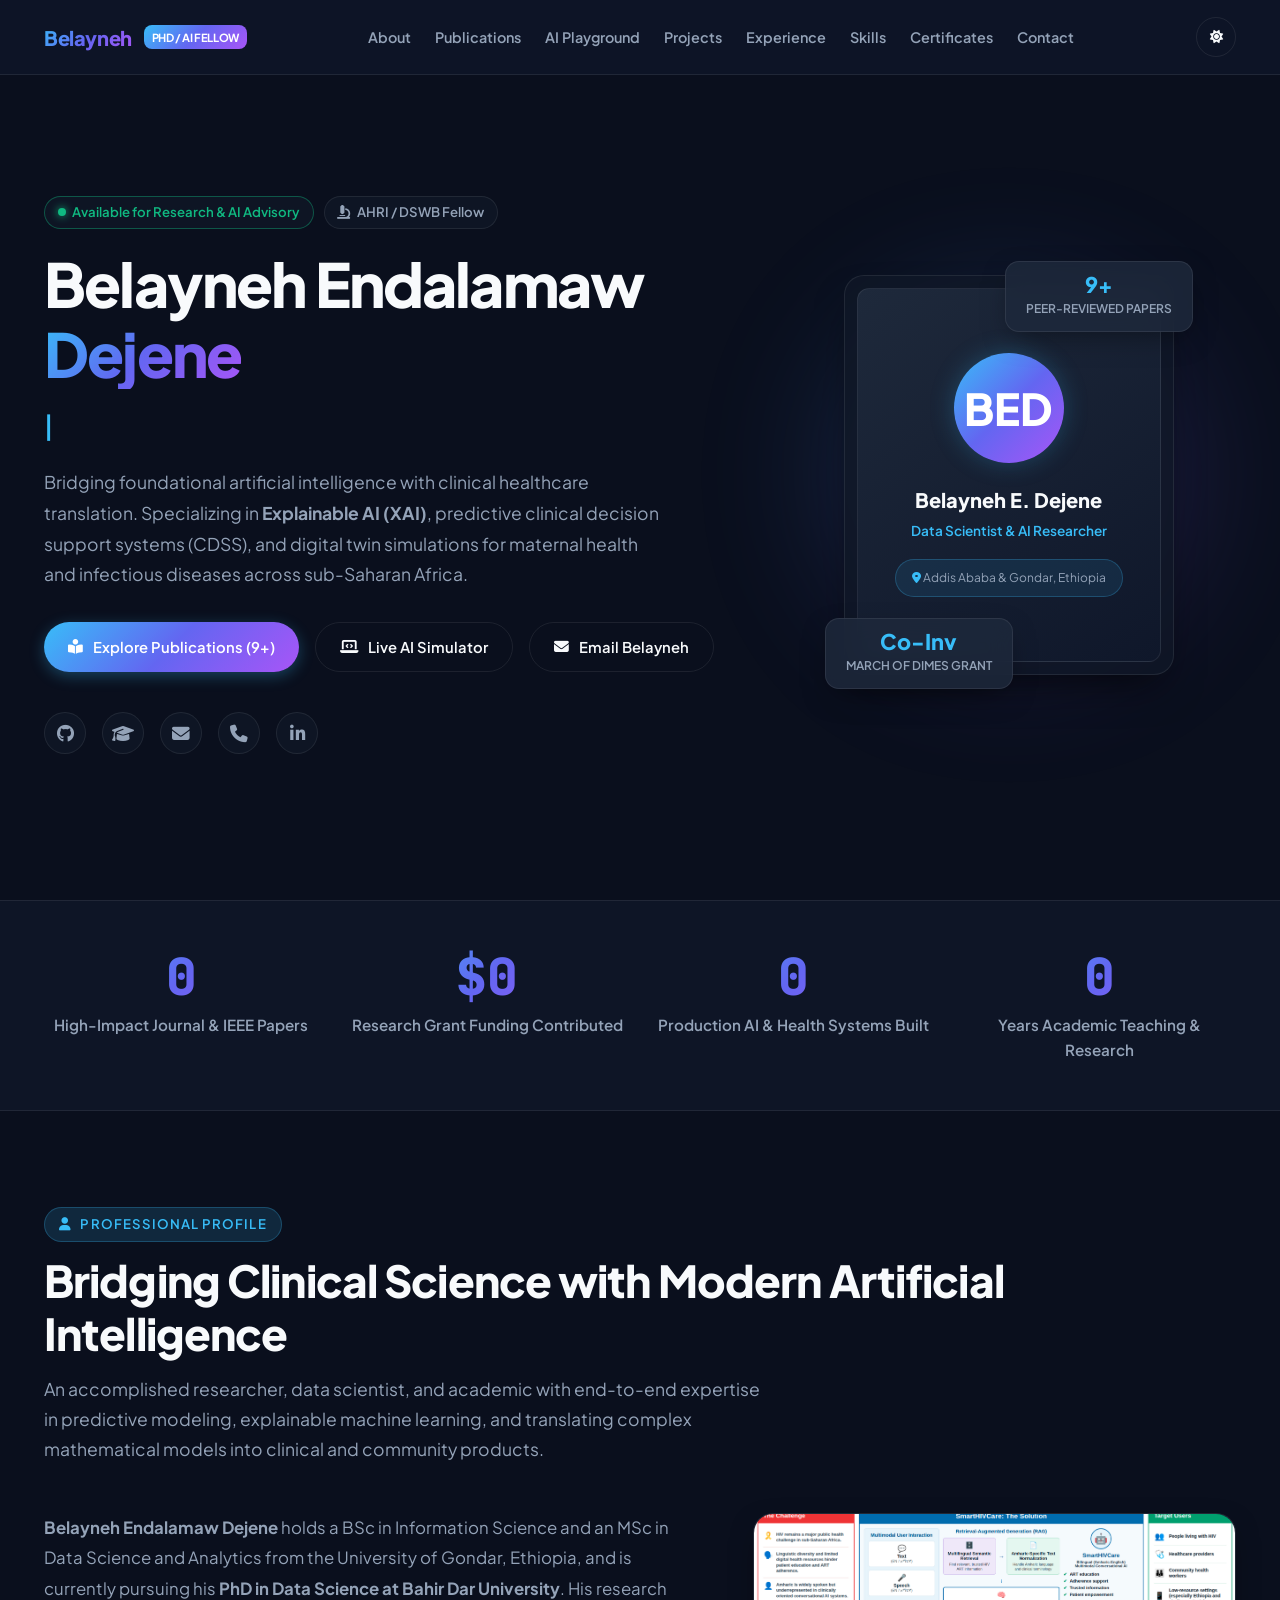
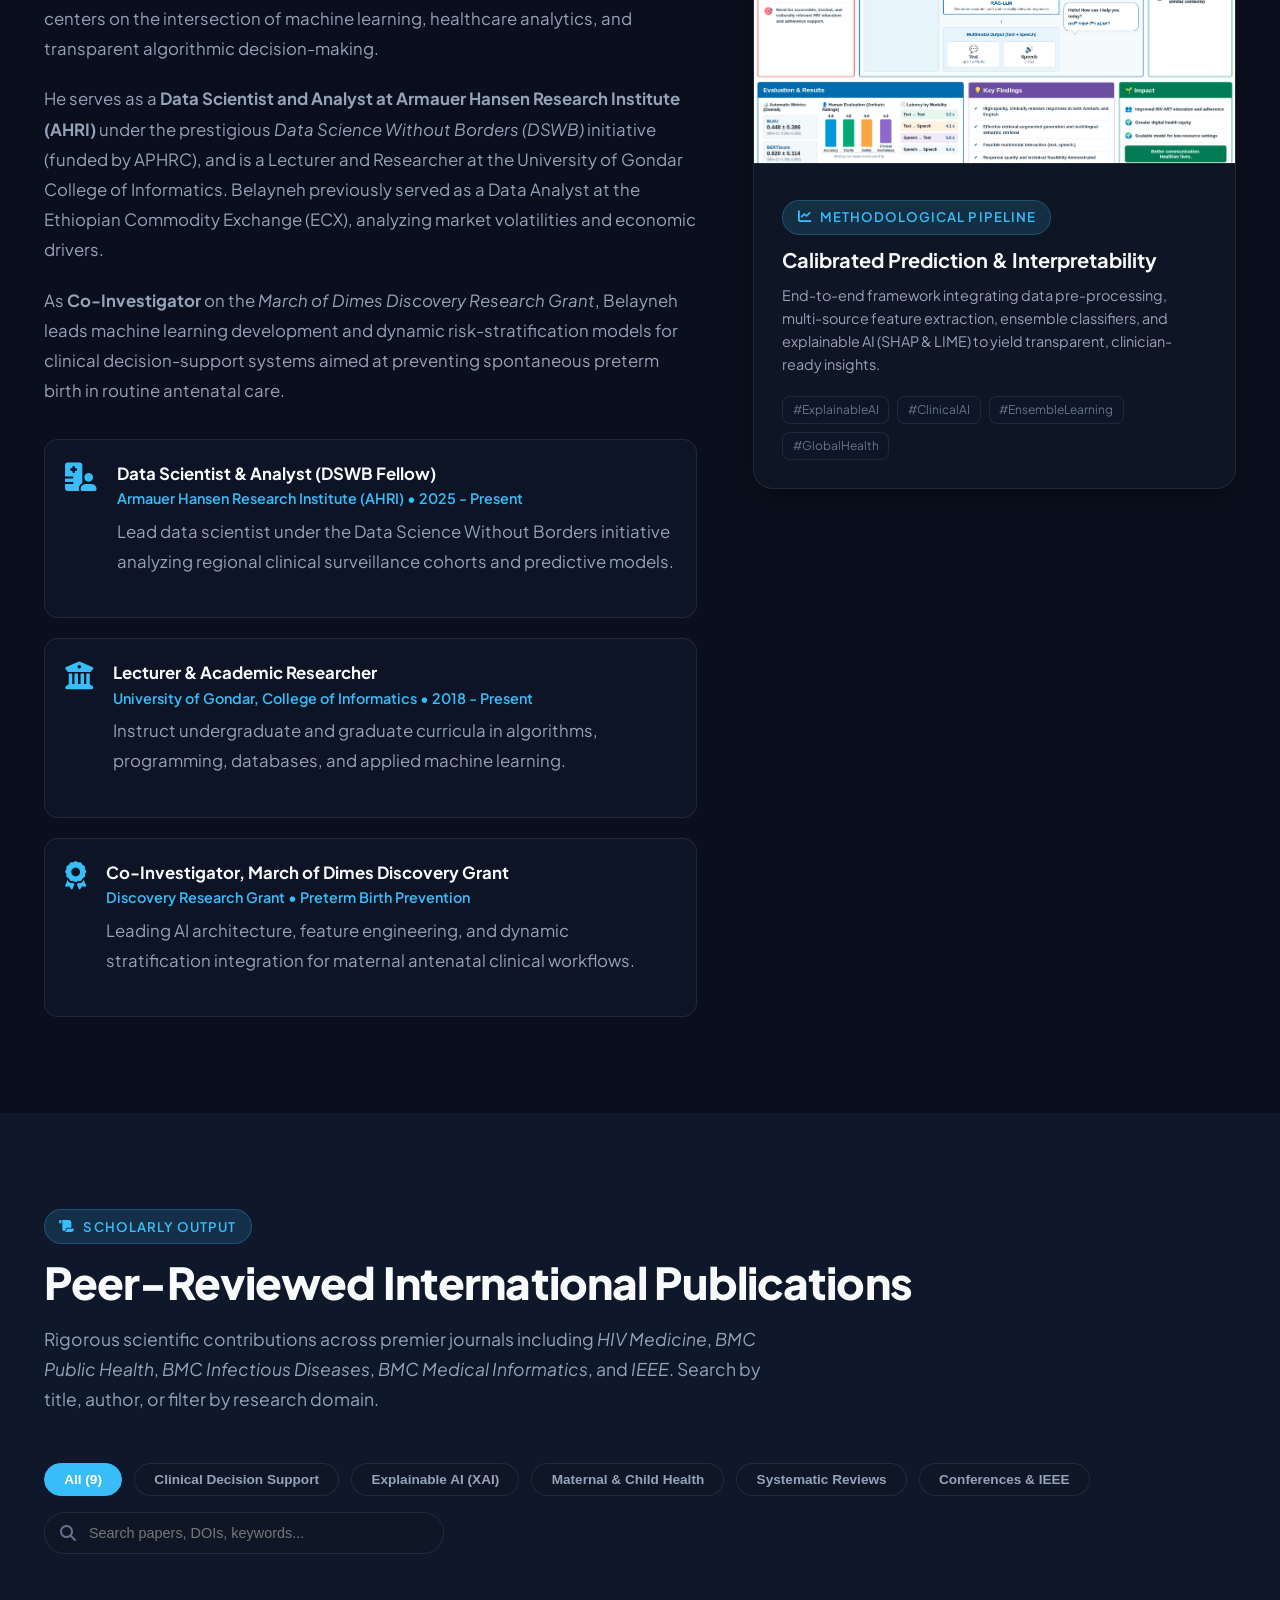
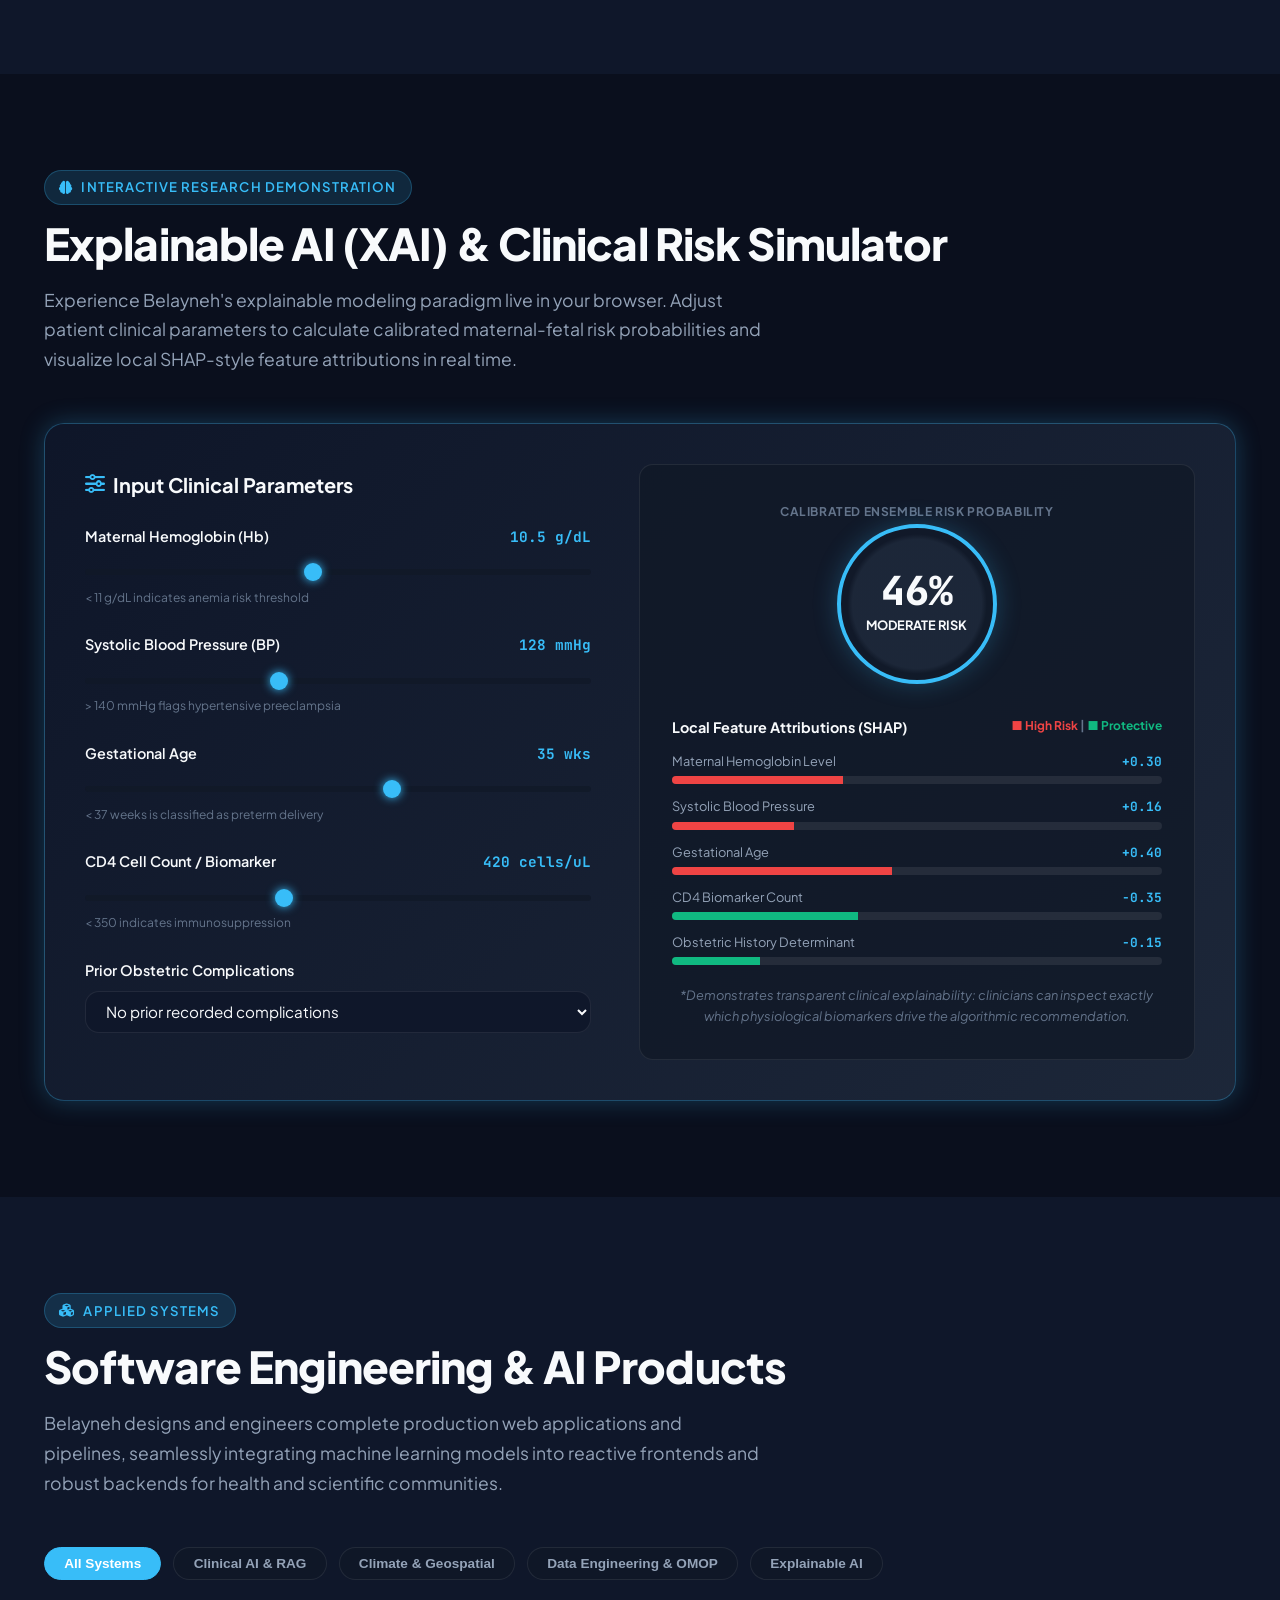
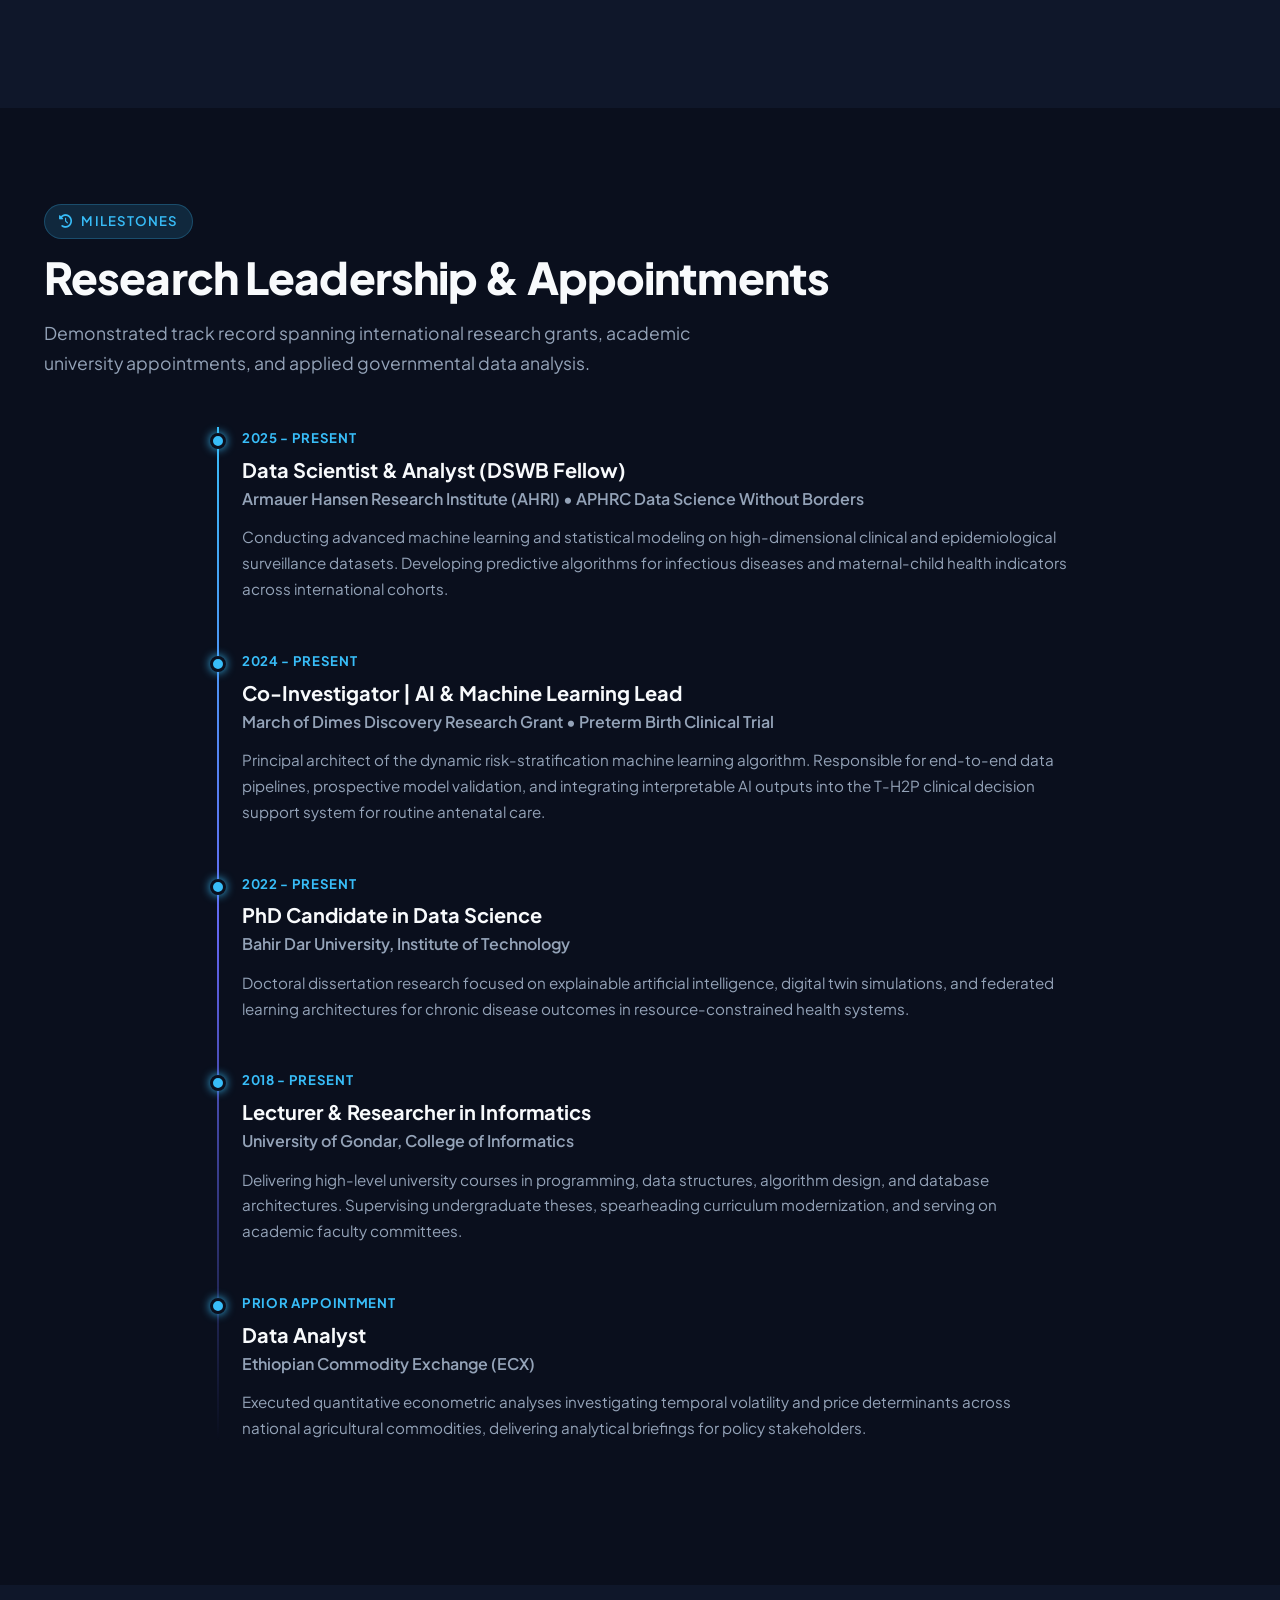
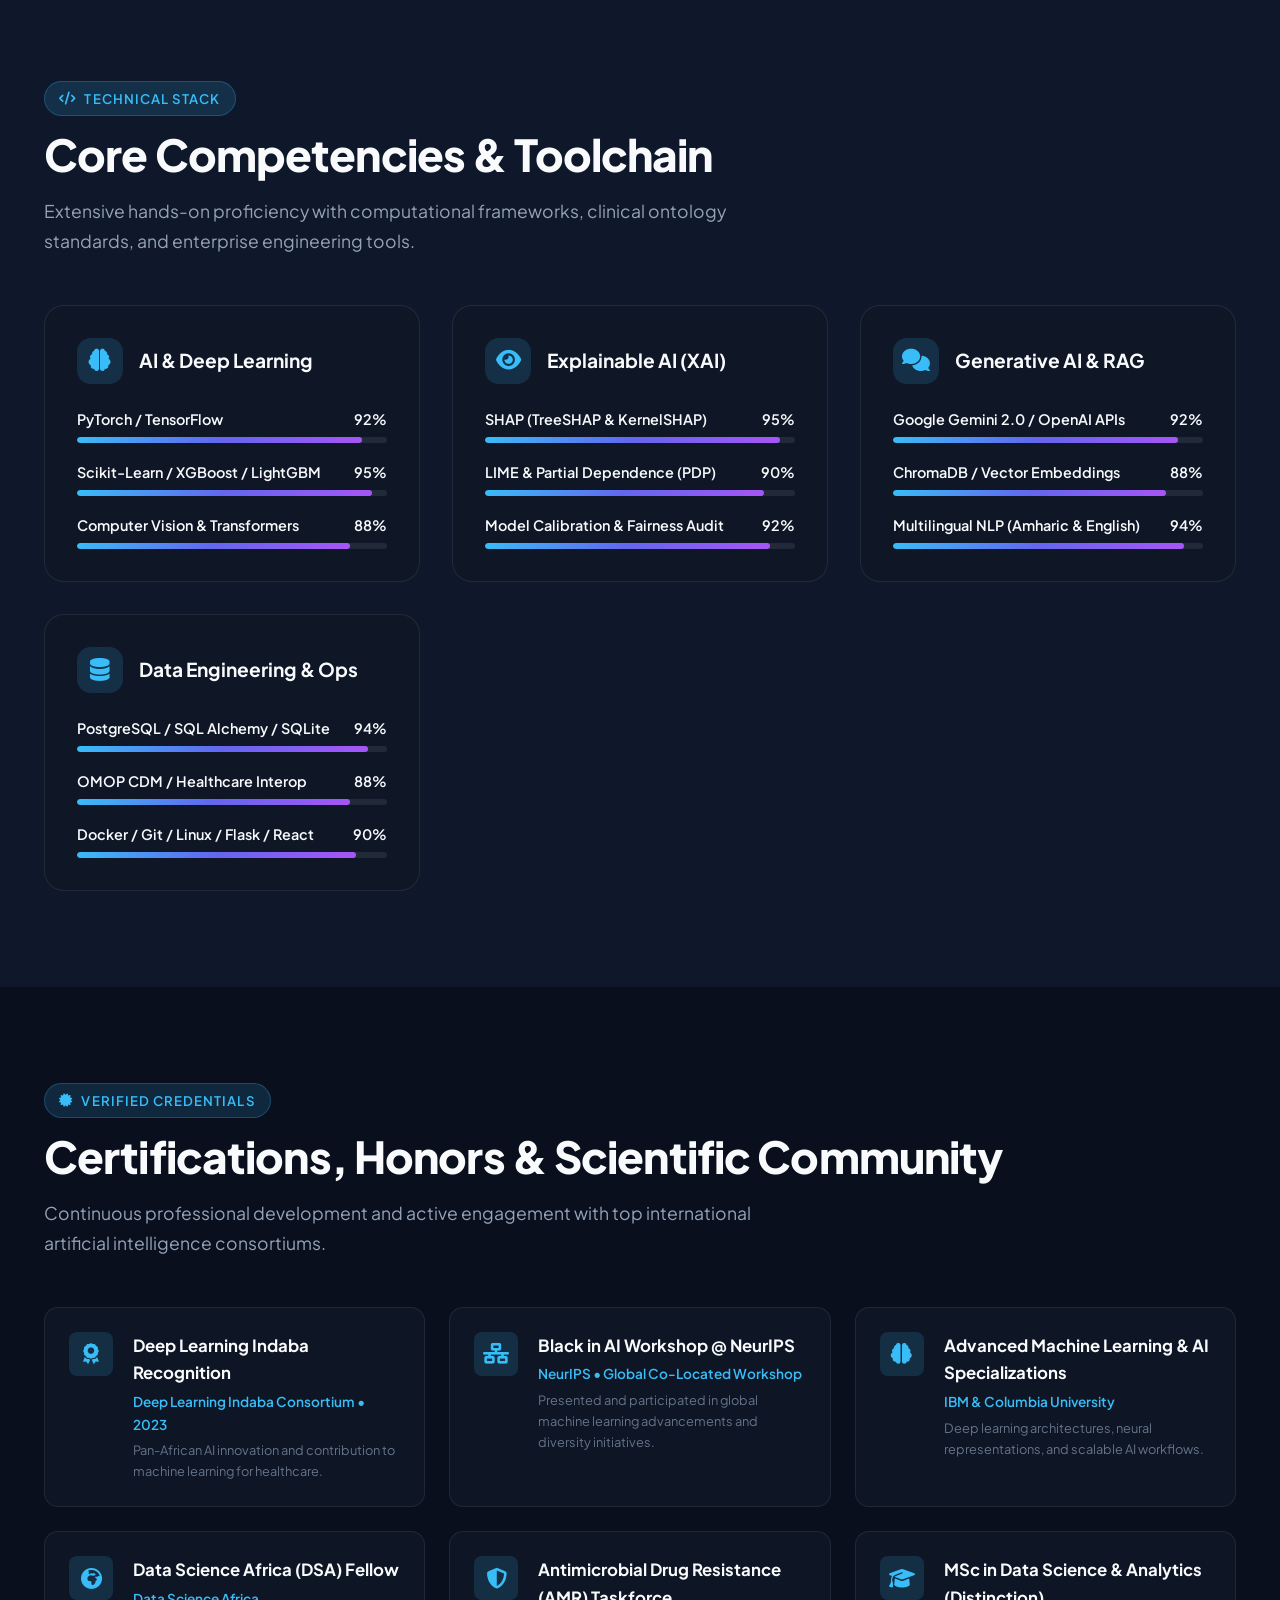
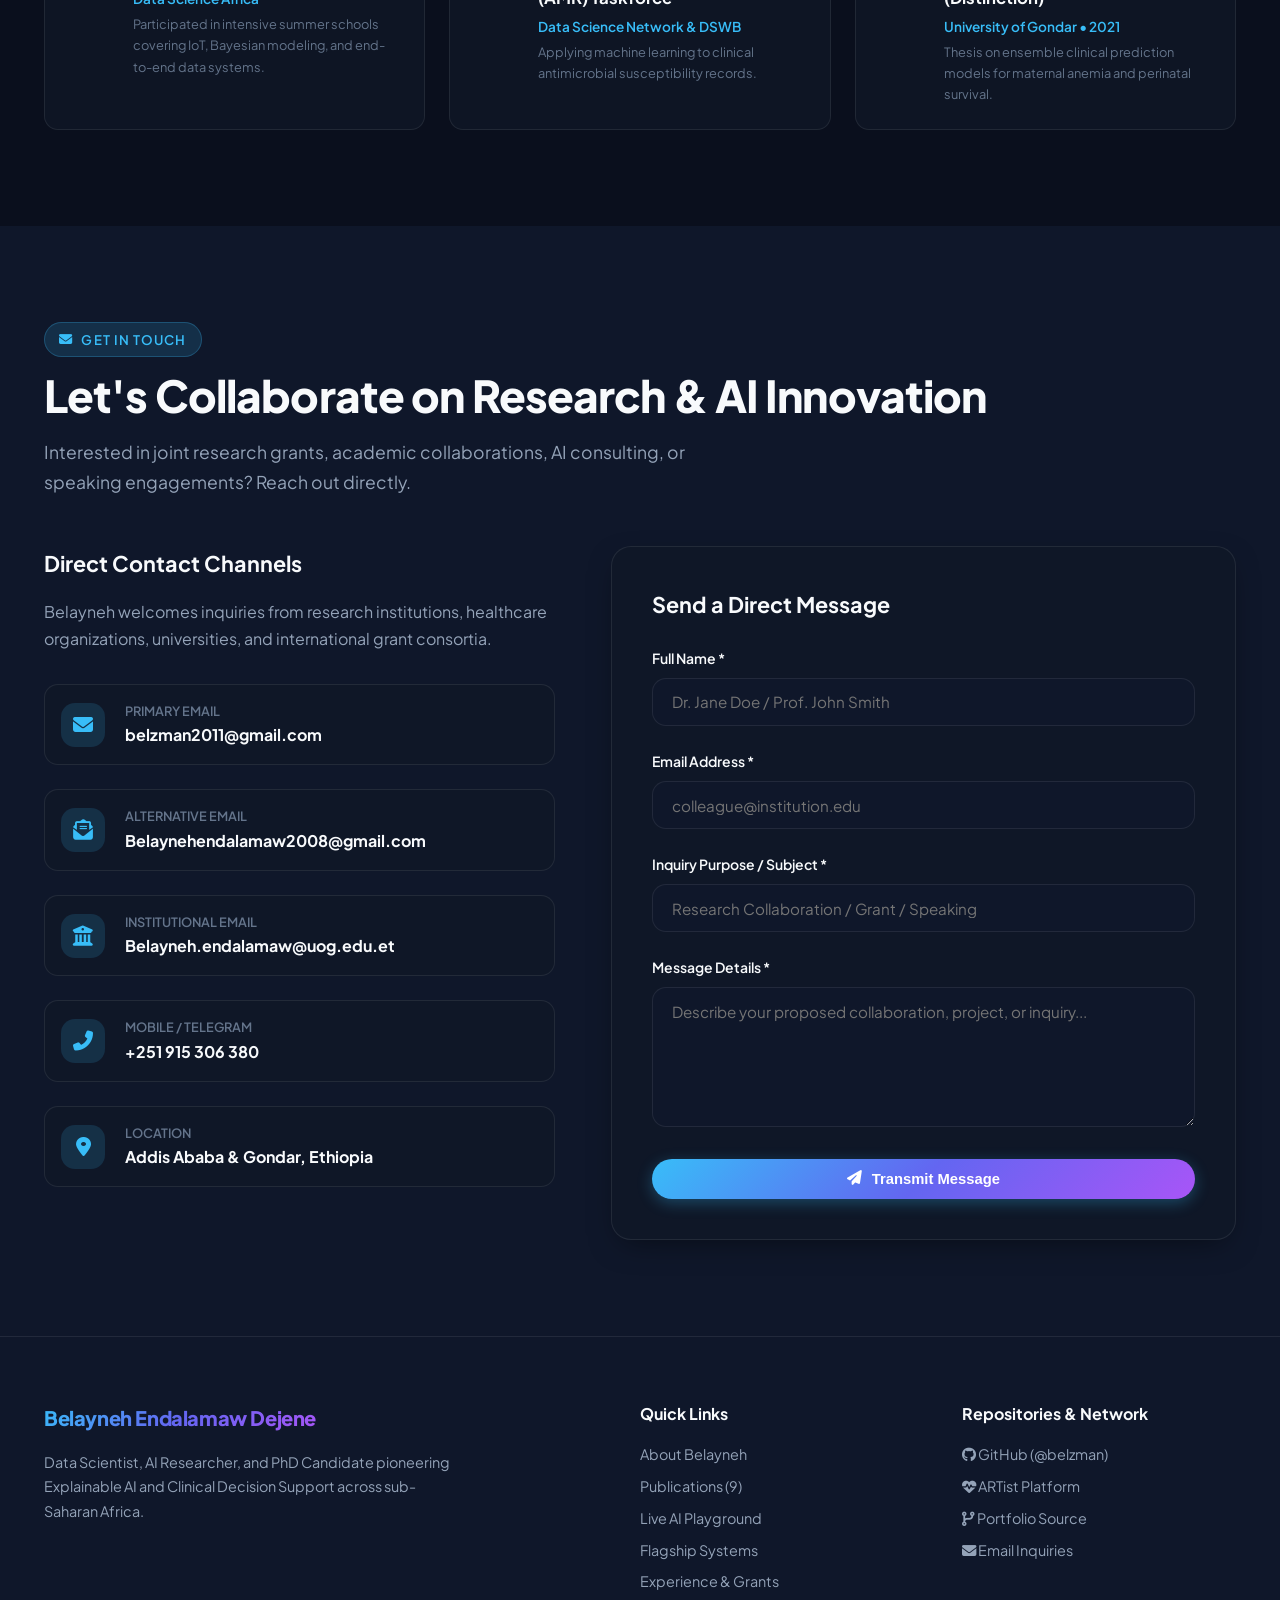
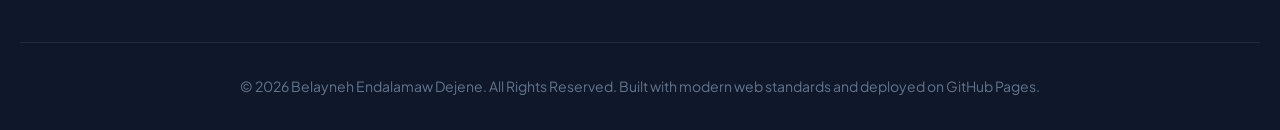
==== index.html @ 6161ac6c "feat: complete world-class portfolio with XAI simulator, publications hub, and GitHub Pages workflow" ====
<!DOCTYPE html>
<html lang="en" data-theme="dark">
<head>
  <meta charset="UTF-8">
  <meta name="viewport" content="width=device-width, initial-scale=1.0">
  
  <!-- Primary Meta Tags -->
  <title>Belayneh Endalamaw Dejene | Data Scientist, AI Researcher & PhD Fellow</title>
  <meta name="title" content="Belayneh Endalamaw Dejene | Data Scientist, AI Researcher & PhD Fellow">
  <meta name="description" content="Portfolio of Belayneh Endalamaw Dejene — Data Scientist, AI Researcher, PhD Candidate at Bahir Dar University, Fellow at Armauer Hansen Research Institute (AHRI), and Co-Investigator in Healthcare Analytics & Explainable AI.">
  <meta name="keywords" content="Belayneh Endalamaw Dejene, Data Scientist, AI Researcher, Healthcare AI, Explainable AI, XAI, Machine Learning, Deep Learning, Preterm Birth, HIV ARTist, Clinical Decision Support, Bahir Dar University, AHRI, University of Gondar, Ethiopia">
  <meta name="author" content="Belayneh Endalamaw Dejene">
  
  <!-- Open Graph / Facebook / LinkedIn -->
  <meta property="og:type" content="website">
  <meta property="og:url" content="https://belzman.github.io/My_portifolio/">
  <meta property="og:title" content="Belayneh Endalamaw Dejene | Data Scientist & AI Researcher">
  <meta property="og:description" content="Explore research, peer-reviewed publications, live Explainable AI demos, and clinical intelligence platforms by Belayneh Endalamaw Dejene.">
  <meta property="og:image" content="assets/images/graphical-abstract.png">

  <!-- Twitter -->
  <meta property="twitter:card" content="summary_large_image">
  <meta property="twitter:url" content="https://belzman.github.io/My_portifolio/">
  <meta property="twitter:title" content="Belayneh Endalamaw Dejene | Data Scientist & AI Researcher">
  <meta property="twitter:description" content="Explore research, peer-reviewed publications, live Explainable AI demos, and clinical intelligence platforms.">
  <meta property="twitter:image" content="assets/images/graphical-abstract.png">

  <!-- JSON-LD Structured Data for Google Scholar and Knowledge Graph -->
  <script type="application/ld+json">
  {
    "@context": "https://schema.org",
    "@type": "Person",
    "name": "Belayneh Endalamaw Dejene",
    "jobTitle": "Data Scientist & AI Researcher",
    "affiliation": [
      {
        "@type": "Organization",
        "name": "Armauer Hansen Research Institute (AHRI)"
      },
      {
        "@type": "Organization",
        "name": "University of Gondar"
      }
    ],
    "alumniOf": [
      {
        "@type": "EducationalOrganization",
        "name": "Bahir Dar University"
      },
      {
        "@type": "EducationalOrganization",
        "name": "University of Gondar"
      }
    ],
    "url": "https://belzman.github.io/My_portifolio/",
    "sameAs": [
      "https://github.com/belzman",
      "https://scholar.google.com",
      "https://orcid.org"
    ],
    "knowsAbout": [
      "Artificial Intelligence",
      "Machine Learning",
      "Explainable AI (XAI)",
      "Clinical Decision Support Systems",
      "Healthcare Analytics",
      "Natural Language Processing",
      "Digital Twins"
    ]
  }
  </script>

  <!-- Google Fonts: Plus Jakarta Sans & JetBrains Mono -->
  <link rel="preconnect" href="https://fonts.googleapis.com">
  <link rel="preconnect" href="https://fonts.gstatic.com" crossorigin>
  <link href="https://fonts.googleapis.com/css2?family=JetBrains+Mono:wght@400;500;700;800&family=Plus+Jakarta+Sans:wght@300;400;500;600;700;800&display=swap" rel="stylesheet">
  
  <!-- FontAwesome 6 Icons -->
  <link rel="stylesheet" href="https://cdnjs.cloudflare.com/ajax/libs/font-awesome/6.5.1/css/all.min.css">

  <!-- Custom Stylesheet -->
  <link rel="stylesheet" href="css/style.css">
</head>
<body>

  <!-- Neural Constellation Canvas Background -->
  <canvas id="particle-canvas"></canvas>

  <!-- Sticky Glassmorphic Navigation -->
  <header class="navbar">
    <div class="container nav-container">
      <a href="#hero" class="brand-logo">
        <span class="gradient-text">Belayneh</span>
        <span class="brand-badge">PhD / AI Fellow</span>
      </a>

      <nav>
        <ul class="nav-menu" id="nav-menu">
          <li><a href="#about" class="nav-link">About</a></li>
          <li><a href="#publications" class="nav-link">Publications</a></li>
          <li><a href="#ai-playground" class="nav-link">AI Playground</a></li>
          <li><a href="#projects" class="nav-link">Projects</a></li>
          <li><a href="#timeline" class="nav-link">Experience</a></li>
          <li><a href="#skills" class="nav-link">Skills</a></li>
          <li><a href="#certificates" class="nav-link">Certificates</a></li>
          <li><a href="#contact" class="nav-link">Contact</a></li>
        </ul>
      </nav>

      <div class="nav-actions">
        <button id="theme-toggle-btn" class="theme-btn" aria-label="Toggle theme">
          <i class="fas fa-sun"></i>
        </button>
        <a href="#contact" class="btn btn-primary btn-sm" style="display: none; @media(min-width: 640px){display: inline-flex;}">
          <i class="fas fa-paper-plane"></i> Connect
        </a>
        <button id="hamburger-btn" class="hamburger" aria-label="Open mobile menu">
          <i class="fas fa-bars"></i>
        </button>
      </div>
    </div>
  </header>

  <main>
    <!-- Hero Section -->
    <section id="hero" class="hero-section">
      <div class="container hero-grid">
        <div class="hero-text">
          <div class="hero-badge-container">
            <span class="hero-badge live">
              <span class="pulse-dot"></span> Available for Research & AI Advisory
            </span>
            <span class="hero-badge">
              <i class="fas fa-microscope"></i> AHRI / DSWB Fellow
            </span>
          </div>

          <h1 class="hero-name">
            Belayneh Endalamaw <span class="gradient-text">Dejene</span>
          </h1>

          <div class="hero-title-typing">
            <span id="hero-typed-text"></span><span style="animation: pulse 1s infinite;">|</span>
          </div>

          <p class="hero-bio">
            Bridging foundational artificial intelligence with clinical healthcare translation. Specializing in 
            <strong>Explainable AI (XAI)</strong>, predictive clinical decision support systems (CDSS), 
            and digital twin simulations for maternal health and infectious diseases across sub-Saharan Africa.
          </p>

          <div class="hero-cta">
            <a href="#publications" class="btn btn-primary">
              <i class="fas fa-book-reader"></i> Explore Publications (9+)
            </a>
            <a href="#ai-playground" class="btn btn-secondary">
              <i class="fas fa-laptop-code"></i> Live AI Simulator
            </a>
            <a href="mailto:belzman2011@gmail.com" class="btn btn-secondary">
              <i class="fas fa-envelope"></i> Email Belayneh
            </a>
          </div>

          <div class="social-links">
            <a href="https://github.com/belzman" target="_blank" rel="noopener noreferrer" class="social-icon" title="GitHub">
              <i class="fab fa-github"></i>
            </a>
            <a href="https://scholar.google.com" target="_blank" rel="noopener noreferrer" class="social-icon" title="Google Scholar">
              <i class="fas fa-graduation-cap"></i>
            </a>
            <a href="mailto:belzman2011@gmail.com" class="social-icon" title="Personal Email">
              <i class="fas fa-envelope"></i>
            </a>
            <a href="tel:+251915306380" class="social-icon" title="Phone / Telegram">
              <i class="fas fa-phone"></i>
            </a>
            <a href="https://linkedin.com" target="_blank" rel="noopener noreferrer" class="social-icon" title="LinkedIn">
              <i class="fab fa-linkedin-in"></i>
            </a>
          </div>
        </div>

        <div class="hero-visual">
          <div class="profile-card-glow"></div>
          
          <div class="profile-image-container">
            <div class="avatar-placeholder">
              <div class="avatar-initials">BED</div>
              <h3 style="font-size: 1.25rem; font-weight: 800; margin-bottom: 0.25rem;">Belayneh E. Dejene</h3>
              <p style="color: var(--accent-primary); font-size: 0.85rem; font-weight: 600;">Data Scientist & AI Researcher</p>
              <div style="margin-top: 1rem; padding: 0.5rem 1rem; border-radius: 9999px; background: rgba(56, 189, 248, 0.1); border: 1px solid rgba(56, 189, 248, 0.25); font-size: 0.75rem; color: var(--text-secondary);">
                <i class="fas fa-map-marker-alt" style="color: var(--accent-primary);"></i> Addis Ababa & Gondar, Ethiopia
              </div>
            </div>

            <!-- Floating Quick Badges -->
            <div class="floating-stat-badge top-right">
              <div class="stat-num">9+</div>
              <div class="stat-label">Peer-Reviewed Papers</div>
            </div>
            
            <div class="floating-stat-badge bottom-left">
              <div class="stat-num">Co-Inv</div>
              <div class="stat-label">March of Dimes Grant</div>
            </div>
          </div>
        </div>
      </div>
    </section>

    <!-- Animated Statistics Banner -->
    <section id="stats-banner" class="stats-banner">
      <div class="container stats-grid">
        <div class="stat-item">
          <div class="stat-counter" data-target="9" data-suffix="+">0</div>
          <div class="stat-item-desc">High-Impact Journal & IEEE Papers</div>
        </div>
        <div class="stat-item">
          <div class="stat-counter" data-target="100" data-suffix="K+">$0</div>
          <div class="stat-item-desc">Research Grant Funding Contributed</div>
        </div>
        <div class="stat-item">
          <div class="stat-counter" data-target="7" data-suffix="+">0</div>
          <div class="stat-item-desc">Production AI & Health Systems Built</div>
        </div>
        <div class="stat-item">
          <div class="stat-counter" data-target="6" data-suffix="+">0</div>
          <div class="stat-item-desc">Years Academic Teaching & Research</div>
        </div>
      </div>
    </section>

    <!-- About Section -->
    <section id="about" class="section">
      <div class="container">
        <span class="section-tag"><i class="fas fa-user"></i> Professional Profile</span>
        <h2 class="section-title">Bridging Clinical Science with Modern Artificial Intelligence</h2>
        <p class="section-subtitle">
          An accomplished researcher, data scientist, and academic with end-to-end expertise in predictive modeling, 
          explainable machine learning, and translating complex mathematical models into clinical and community products.
        </p>

        <div class="about-grid">
          <div class="about-text">
            <p>
              <strong>Belayneh Endalamaw Dejene</strong> holds a BSc in Information Science and an MSc in Data Science and Analytics 
              from the University of Gondar, Ethiopia, and is currently pursuing his <strong>PhD in Data Science at Bahir Dar University</strong>. 
              His research centers on the intersection of machine learning, healthcare analytics, and transparent algorithmic decision-making.
            </p>
            <p>
              He serves as a <strong>Data Scientist and Analyst at Armauer Hansen Research Institute (AHRI)</strong> under the prestigious 
              <em>Data Science Without Borders (DSWB)</em> initiative (funded by APHRC), and is a Lecturer and Researcher at the 
              University of Gondar College of Informatics. Belayneh previously served as a Data Analyst at the Ethiopian Commodity Exchange (ECX), 
              analyzing market volatilities and economic drivers.
            </p>
            <p>
              As <strong>Co-Investigator</strong> on the <em>March of Dimes Discovery Research Grant</em>, Belayneh leads machine learning development 
              and dynamic risk-stratification models for clinical decision-support systems aimed at preventing spontaneous preterm birth in routine antenatal care.
            </p>

            <div class="affiliations-grid">
              <div class="affiliation-card">
                <i class="fas fa-hospital-user affiliation-icon"></i>
                <div>
                  <h4 class="affiliation-title">Data Scientist & Analyst (DSWB Fellow)</h4>
                  <div class="affiliation-org">Armauer Hansen Research Institute (AHRI) &bull; 2025 - Present</div>
                  <p class="affiliation-desc">Lead data scientist under the Data Science Without Borders initiative analyzing regional clinical surveillance cohorts and predictive models.</p>
                </div>
              </div>

              <div class="affiliation-card">
                <i class="fas fa-university affiliation-icon"></i>
                <div>
                  <h4 class="affiliation-title">Lecturer & Academic Researcher</h4>
                  <div class="affiliation-org">University of Gondar, College of Informatics &bull; 2018 - Present</div>
                  <p class="affiliation-desc">Instruct undergraduate and graduate curricula in algorithms, programming, databases, and applied machine learning.</p>
                </div>
              </div>

              <div class="affiliation-card">
                <i class="fas fa-award affiliation-icon"></i>
                <div>
                  <h4 class="affiliation-title">Co-Investigator, March of Dimes Discovery Grant</h4>
                  <div class="affiliation-org">Discovery Research Grant &bull; Preterm Birth Prevention</div>
                  <p class="affiliation-desc">Leading AI architecture, feature engineering, and dynamic stratification integration for maternal antenatal clinical workflows.</p>
                </div>
              </div>
            </div>
          </div>

          <div class="about-visual">
            <div class="research-feature-card">
              <img src="assets/images/graphical-abstract.png" alt="Belayneh Endalamaw Dejene Research Graphical Abstract" class="research-feature-img">
              <div class="research-feature-body">
                <span class="section-tag" style="margin-bottom: 0.5rem;"><i class="fas fa-chart-line"></i> Methodological Pipeline</span>
                <h3 style="font-size: 1.25rem; font-weight: 700; margin-bottom: 0.5rem;">Calibrated Prediction & Interpretability</h3>
                <p style="color: var(--text-secondary); font-size: 0.9rem; line-height: 1.6; margin-bottom: 1.25rem;">
                  End-to-end framework integrating data pre-processing, multi-source feature extraction, ensemble classifiers, and explainable AI (SHAP & LIME) to yield transparent, clinician-ready insights.
                </p>
                <div style="display: flex; gap: 0.5rem; flex-wrap: wrap;">
                  <span class="pub-tag">#ExplainableAI</span>
                  <span class="pub-tag">#ClinicalAI</span>
                  <span class="pub-tag">#EnsembleLearning</span>
                  <span class="pub-tag">#GlobalHealth</span>
                </div>
              </div>
            </div>
          </div>
        </div>
      </div>
    </section>

    <!-- Publications Hub Section -->
    <section id="publications" class="section" style="background: var(--bg-secondary);">
      <div class="container">
        <span class="section-tag"><i class="fas fa-scroll"></i> Scholarly Output</span>
        <h2 class="section-title">Peer-Reviewed International Publications</h2>
        <p class="section-subtitle">
          Rigorous scientific contributions across premier journals including <em>HIV Medicine</em>, <em>BMC Public Health</em>, 
          <em>BMC Infectious Diseases</em>, <em>BMC Medical Informatics</em>, and <em>IEEE</em>. Search by title, author, or filter by research domain.
        </p>

        <!-- Search & Filters -->
        <div style="display: flex; flex-wrap: wrap; justify-content: space-between; align-items: center; gap: 1rem; margin-bottom: 1.5rem;">
          <div class="filter-controls" style="margin-bottom: 0;">
            <button class="filter-btn pub-filter-btn active" data-filter="all">All (9)</button>
            <button class="filter-btn pub-filter-btn" data-filter="clinical-ai">Clinical Decision Support</button>
            <button class="filter-btn pub-filter-btn" data-filter="xai">Explainable AI (XAI)</button>
            <button class="filter-btn pub-filter-btn" data-filter="maternal-health">Maternal & Child Health</button>
            <button class="filter-btn pub-filter-btn" data-filter="systematic-review">Systematic Reviews</button>
            <button class="filter-btn pub-filter-btn" data-filter="conferences">Conferences & IEEE</button>
          </div>

          <div class="search-box" style="margin-bottom: 0;">
            <i class="fas fa-search search-icon"></i>
            <input type="text" id="pub-search-input" class="search-input" placeholder="Search papers, DOIs, keywords...">
          </div>
        </div>

        <!-- Render Target -->
        <div class="publications-list" id="publications-list">
          <!-- Dynamically populated by js/publications.js -->
        </div>
      </div>
    </section>

    <!-- Interactive AI Playground / XAI Simulator -->
    <section id="ai-playground" class="section">
      <div class="container">
        <span class="section-tag"><i class="fas fa-brain"></i> Interactive Research Demonstration</span>
        <h2 class="section-title">Explainable AI (XAI) & Clinical Risk Simulator</h2>
        <p class="section-subtitle">
          Experience Belayneh's explainable modeling paradigm live in your browser. Adjust patient clinical parameters to calculate calibrated 
          maternal-fetal risk probabilities and visualize local SHAP-style feature attributions in real time.
        </p>

        <div class="ai-playground-wrapper">
          <div class="ai-playground-grid">
            <!-- Left Column: Sliders -->
            <div class="controls-column">
              <h3 style="font-size: 1.25rem; font-weight: 700; margin-bottom: 1.5rem; display: flex; align-items: center; gap: 0.5rem;">
                <i class="fas fa-sliders-h" style="color: var(--accent-primary);"></i> Input Clinical Parameters
              </h3>

              <div class="control-group">
                <div class="control-label-row">
                  <span>Maternal Hemoglobin (Hb)</span>
                  <span id="val-hb" class="control-val">10.5 g/dL</span>
                </div>
                <input type="range" id="sim-hb" class="range-slider" min="6.0" max="16.0" step="0.1" value="10.5">
                <span style="font-size: 0.75rem; color: var(--text-muted);">&lt; 11 g/dL indicates anemia risk threshold</span>
              </div>

              <div class="control-group">
                <div class="control-label-row">
                  <span>Systolic Blood Pressure (BP)</span>
                  <span id="val-bp" class="control-val">128 mmHg</span>
                </div>
                <input type="range" id="sim-bp" class="range-slider" min="90" max="190" step="1" value="128">
                <span style="font-size: 0.75rem; color: var(--text-muted);">&gt; 140 mmHg flags hypertensive preeclampsia</span>
              </div>

              <div class="control-group">
                <div class="control-label-row">
                  <span>Gestational Age</span>
                  <span id="val-ga" class="control-val">35 wks</span>
                </div>
                <input type="range" id="sim-ga" class="range-slider" min="24" max="42" step="1" value="35">
                <span style="font-size: 0.75rem; color: var(--text-muted);">&lt; 37 weeks is classified as preterm delivery</span>
              </div>

              <div class="control-group">
                <div class="control-label-row">
                  <span>CD4 Cell Count / Biomarker</span>
                  <span id="val-cd4" class="control-val">420 cells/uL</span>
                </div>
                <input type="range" id="sim-cd4" class="range-slider" min="50" max="1000" step="10" value="420">
                <span style="font-size: 0.75rem; color: var(--text-muted);">&lt; 350 indicates immunosuppression</span>
              </div>

              <div class="control-group">
                <div class="control-label-row">
                  <span>Prior Obstetric Complications</span>
                </div>
                <select id="sim-comp" class="form-input" style="padding: 0.6rem 1rem;">
                  <option value="no">No prior recorded complications</option>
                  <option value="yes">Yes (History of preterm delivery or preeclampsia)</option>
                </select>
              </div>
            </div>

            <!-- Right Column: Gauge & SHAP Waterfall -->
            <div class="output-column">
              <div class="model-output-panel">
                <span style="font-size: 0.75rem; font-weight: 700; text-transform: uppercase; color: var(--text-muted); letter-spacing: 0.05em;">
                  Calibrated Ensemble Risk Probability
                </span>

                <div id="gauge-circle" class="gauge-circle">
                  <div id="gauge-score" class="gauge-val">46%</div>
                  <div id="gauge-category" class="gauge-label">Moderate Risk</div>
                </div>

                <!-- SHAP Feature Contributions -->
                <div class="shap-chart-container">
                  <div class="shap-chart-title">
                    <span>Local Feature Attributions (SHAP)</span>
                    <span style="font-size: 0.75rem; color: var(--text-muted);">
                      <span style="color: var(--danger); font-weight: 700;">■ High Risk</span> | 
                      <span style="color: var(--success); font-weight: 700;">■ Protective</span>
                    </span>
                  </div>

                  <div class="shap-bar-row">
                    <div class="shap-bar-label">
                      <span>Maternal Hemoglobin Level</span>
                      <span id="shap-hb-val" class="control-val">+0.30</span>
                    </div>
                    <div class="shap-bar-track">
                      <div id="shap-hb-fill" class="shap-bar-fill positive" style="width: 35%;"></div>
                    </div>
                  </div>

                  <div class="shap-bar-row">
                    <div class="shap-bar-label">
                      <span>Systolic Blood Pressure</span>
                      <span id="shap-bp-val" class="control-val">+0.16</span>
                    </div>
                    <div class="shap-bar-track">
                      <div id="shap-bp-fill" class="shap-bar-fill positive" style="width: 25%;"></div>
                    </div>
                  </div>

                  <div class="shap-bar-row">
                    <div class="shap-bar-label">
                      <span>Gestational Age</span>
                      <span id="shap-ga-val" class="control-val">+0.40</span>
                    </div>
                    <div class="shap-bar-track">
                      <div id="shap-ga-fill" class="shap-bar-fill positive" style="width: 45%;"></div>
                    </div>
                  </div>

                  <div class="shap-bar-row">
                    <div class="shap-bar-label">
                      <span>CD4 Biomarker Count</span>
                      <span id="shap-cd4-val" class="control-val">-0.35</span>
                    </div>
                    <div class="shap-bar-track">
                      <div id="shap-cd4-fill" class="shap-bar-fill negative" style="width: 38%;"></div>
                    </div>
                  </div>

                  <div class="shap-bar-row">
                    <div class="shap-bar-label">
                      <span>Obstetric History Determinant</span>
                      <span id="shap-comp-val" class="control-val">-0.15</span>
                    </div>
                    <div class="shap-bar-track">
                      <div id="shap-comp-fill" class="shap-bar-fill negative" style="width: 18%;"></div>
                    </div>
                  </div>
                </div>

                <p style="font-size: 0.8rem; color: var(--text-muted); margin-top: 1.25rem; font-style: italic;">
                  *Demonstrates transparent clinical explainability: clinicians can inspect exactly which physiological biomarkers drive the algorithmic recommendation.
                </p>
              </div>
            </div>
          </div>
        </div>
      </div>
    </section>

    <!-- Projects Section -->
    <section id="projects" class="section" style="background: var(--bg-secondary);">
      <div class="container">
        <span class="section-tag"><i class="fas fa-cubes"></i> Applied Systems</span>
        <h2 class="section-title">Software Engineering & AI Products</h2>
        <p class="section-subtitle">
          Belayneh designs and engineers complete production web applications and pipelines, seamlessly integrating machine learning 
          models into reactive frontends and robust backends for health and scientific communities.
        </p>

        <div class="filter-controls">
          <button class="filter-btn proj-filter-btn active" data-filter="all">All Systems</button>
          <button class="filter-btn proj-filter-btn" data-filter="clinical-ai">Clinical AI & RAG</button>
          <button class="filter-btn proj-filter-btn" data-filter="climate-health">Climate & Geospatial</button>
          <button class="filter-btn proj-filter-btn" data-filter="data-eng">Data Engineering & OMOP</button>
          <button class="filter-btn proj-filter-btn" data-filter="xai">Explainable AI</button>
        </div>

        <div class="projects-grid" id="projects-grid">
          <!-- Dynamically populated by js/projects.js -->
        </div>
      </div>
    </section>

    <!-- Career Timeline & Grants Section -->
    <section id="timeline" class="section">
      <div class="container">
        <span class="section-tag"><i class="fas fa-history"></i> Milestones</span>
        <h2 class="section-title">Research Leadership & Appointments</h2>
        <p class="section-subtitle">
          Demonstrated track record spanning international research grants, academic university appointments, 
          and applied governmental data analysis.
        </p>

        <div class="timeline">
          <!-- Item 1 -->
          <div class="timeline-item">
            <div class="timeline-dot"></div>
            <div class="timeline-date">2025 - Present</div>
            <h3 class="timeline-role">Data Scientist & Analyst (DSWB Fellow)</h3>
            <div class="timeline-org">Armauer Hansen Research Institute (AHRI) &bull; APHRC Data Science Without Borders</div>
            <p class="timeline-desc">
              Conducting advanced machine learning and statistical modeling on high-dimensional clinical and epidemiological surveillance datasets. 
              Developing predictive algorithms for infectious diseases and maternal-child health indicators across international cohorts.
            </p>
          </div>

          <!-- Item 2 -->
          <div class="timeline-item">
            <div class="timeline-dot"></div>
            <div class="timeline-date">2024 - Present</div>
            <h3 class="timeline-role">Co-Investigator | AI & Machine Learning Lead</h3>
            <div class="timeline-org">March of Dimes Discovery Research Grant &bull; Preterm Birth Clinical Trial</div>
            <p class="timeline-desc">
              Principal architect of the dynamic risk-stratification machine learning algorithm. Responsible for end-to-end data pipelines, 
              prospective model validation, and integrating interpretable AI outputs into the T-H2P clinical decision support system for routine antenatal care.
            </p>
          </div>

          <!-- Item 3 -->
          <div class="timeline-item">
            <div class="timeline-dot"></div>
            <div class="timeline-date">2022 - Present</div>
            <h3 class="timeline-role">PhD Candidate in Data Science</h3>
            <div class="timeline-org">Bahir Dar University, Institute of Technology</div>
            <p class="timeline-desc">
              Doctoral dissertation research focused on explainable artificial intelligence, digital twin simulations, and federated learning 
              architectures for chronic disease outcomes in resource-constrained health systems.
            </p>
          </div>

          <!-- Item 4 -->
          <div class="timeline-item">
            <div class="timeline-dot"></div>
            <div class="timeline-date">2018 - Present</div>
            <h3 class="timeline-role">Lecturer & Researcher in Informatics</h3>
            <div class="timeline-org">University of Gondar, College of Informatics</div>
            <p class="timeline-desc">
              Delivering high-level university courses in programming, data structures, algorithm design, and database architectures. 
              Supervising undergraduate theses, spearheading curriculum modernization, and serving on academic faculty committees.
            </p>
          </div>

          <!-- Item 5 -->
          <div class="timeline-item">
            <div class="timeline-dot"></div>
            <div class="timeline-date">Prior Appointment</div>
            <h3 class="timeline-role">Data Analyst</h3>
            <div class="timeline-org">Ethiopian Commodity Exchange (ECX)</div>
            <p class="timeline-desc">
              Executed quantitative econometric analyses investigating temporal volatility and price determinants across national agricultural commodities, 
              delivering analytical briefings for policy stakeholders.
            </p>
          </div>
        </div>
      </div>
    </section>

    <!-- Technical Skills Section -->
    <section id="skills" class="section" style="background: var(--bg-secondary);">
      <div class="container">
        <span class="section-tag"><i class="fas fa-code"></i> Technical Stack</span>
        <h2 class="section-title">Core Competencies & Toolchain</h2>
        <p class="section-subtitle">
          Extensive hands-on proficiency with computational frameworks, clinical ontology standards, and enterprise engineering tools.
        </p>

        <div class="skills-container">
          <!-- Skill Cat 1 -->
          <div class="skill-category-card">
            <div class="skill-cat-header">
              <div class="skill-cat-icon"><i class="fas fa-brain"></i></div>
              <h3 class="skill-cat-title">AI & Deep Learning</h3>
            </div>
            <div class="skill-items-list">
              <div>
                <div class="skill-row"><span>PyTorch / TensorFlow</span><span>92%</span></div>
                <div class="skill-progress-track"><div class="skill-progress-bar" style="width: 92%;"></div></div>
              </div>
              <div>
                <div class="skill-row"><span>Scikit-Learn / XGBoost / LightGBM</span><span>95%</span></div>
                <div class="skill-progress-track"><div class="skill-progress-bar" style="width: 95%;"></div></div>
              </div>
              <div>
                <div class="skill-row"><span>Computer Vision & Transformers</span><span>88%</span></div>
                <div class="skill-progress-track"><div class="skill-progress-bar" style="width: 88%;"></div></div>
              </div>
            </div>
          </div>

          <!-- Skill Cat 2 -->
          <div class="skill-category-card">
            <div class="skill-cat-header">
              <div class="skill-cat-icon"><i class="fas fa-eye"></i></div>
              <h3 class="skill-cat-title">Explainable AI (XAI)</h3>
            </div>
            <div class="skill-items-list">
              <div>
                <div class="skill-row"><span>SHAP (TreeSHAP & KernelSHAP)</span><span>95%</span></div>
                <div class="skill-progress-track"><div class="skill-progress-bar" style="width: 95%;"></div></div>
              </div>
              <div>
                <div class="skill-row"><span>LIME & Partial Dependence (PDP)</span><span>90%</span></div>
                <div class="skill-progress-track"><div class="skill-progress-bar" style="width: 90%;"></div></div>
              </div>
              <div>
                <div class="skill-row"><span>Model Calibration & Fairness Audit</span><span>92%</span></div>
                <div class="skill-progress-track"><div class="skill-progress-bar" style="width: 92%;"></div></div>
              </div>
            </div>
          </div>

          <!-- Skill Cat 3 -->
          <div class="skill-category-card">
            <div class="skill-cat-header">
              <div class="skill-cat-icon"><i class="fas fa-comments"></i></div>
              <h3 class="skill-cat-title">Generative AI & RAG</h3>
            </div>
            <div class="skill-items-list">
              <div>
                <div class="skill-row"><span>Google Gemini 2.0 / OpenAI APIs</span><span>92%</span></div>
                <div class="skill-progress-track"><div class="skill-progress-bar" style="width: 92%;"></div></div>
              </div>
              <div>
                <div class="skill-row"><span>ChromaDB / Vector Embeddings</span><span>88%</span></div>
                <div class="skill-progress-track"><div class="skill-progress-bar" style="width: 88%;"></div></div>
              </div>
              <div>
                <div class="skill-row"><span>Multilingual NLP (Amharic & English)</span><span>94%</span></div>
                <div class="skill-progress-track"><div class="skill-progress-bar" style="width: 94%;"></div></div>
              </div>
            </div>
          </div>

          <!-- Skill Cat 4 -->
          <div class="skill-category-card">
            <div class="skill-cat-header">
              <div class="skill-cat-icon"><i class="fas fa-database"></i></div>
              <h3 class="skill-cat-title">Data Engineering & Ops</h3>
            </div>
            <div class="skill-items-list">
              <div>
                <div class="skill-row"><span>PostgreSQL / SQL Alchemy / SQLite</span><span>94%</span></div>
                <div class="skill-progress-track"><div class="skill-progress-bar" style="width: 94%;"></div></div>
              </div>
              <div>
                <div class="skill-row"><span>OMOP CDM / Healthcare Interop</span><span>88%</span></div>
                <div class="skill-progress-track"><div class="skill-progress-bar" style="width: 88%;"></div></div>
              </div>
              <div>
                <div class="skill-row"><span>Docker / Git / Linux / Flask / React</span><span>90%</span></div>
                <div class="skill-progress-track"><div class="skill-progress-bar" style="width: 90%;"></div></div>
              </div>
            </div>
          </div>
        </div>
      </div>
    </section>

    <!-- Certificates & Honors Section -->
    <section id="certificates" class="section">
      <div class="container">
        <span class="section-tag"><i class="fas fa-certificate"></i> Verified Credentials</span>
        <h2 class="section-title">Certifications, Honors & Scientific Community</h2>
        <p class="section-subtitle">
          Continuous professional development and active engagement with top international artificial intelligence consortiums.
        </p>

        <div class="certificates-grid">
          <div class="cert-card">
            <div class="cert-icon"><i class="fas fa-award"></i></div>
            <div>
              <h4 class="cert-name">Deep Learning Indaba Recognition</h4>
              <div class="cert-issuer">Deep Learning Indaba Consortium &bull; 2023</div>
              <p class="cert-field">Pan-African AI innovation and contribution to machine learning for healthcare.</p>
            </div>
          </div>

          <div class="cert-card">
            <div class="cert-icon"><i class="fas fa-network-wired"></i></div>
            <div>
              <h4 class="cert-name">Black in AI Workshop @ NeurIPS</h4>
              <div class="cert-issuer">NeurIPS &bull; Global Co-Located Workshop</div>
              <p class="cert-field">Presented and participated in global machine learning advancements and diversity initiatives.</p>
            </div>
          </div>

          <div class="cert-card">
            <div class="cert-icon"><i class="fas fa-brain"></i></div>
            <div>
              <h4 class="cert-name">Advanced Machine Learning & AI Specializations</h4>
              <div class="cert-issuer">IBM & Columbia University</div>
              <p class="cert-field">Deep learning architectures, neural representations, and scalable AI workflows.</p>
            </div>
          </div>

          <div class="cert-card">
            <div class="cert-icon"><i class="fas fa-globe-africa"></i></div>
            <div>
              <h4 class="cert-name">Data Science Africa (DSA) Fellow</h4>
              <div class="cert-issuer">Data Science Africa</div>
              <p class="cert-field">Participated in intensive summer schools covering IoT, Bayesian modeling, and end-to-end data systems.</p>
            </div>
          </div>

          <div class="cert-card">
            <div class="cert-icon"><i class="fas fa-shield-alt"></i></div>
            <div>
              <h4 class="cert-name">Antimicrobial Drug Resistance (AMR) Taskforce</h4>
              <div class="cert-issuer">Data Science Network & DSWB</div>
              <p class="cert-field">Applying machine learning to clinical antimicrobial susceptibility records.</p>
            </div>
          </div>

          <div class="cert-card">
            <div class="cert-icon"><i class="fas fa-graduation-cap"></i></div>
            <div>
              <h4 class="cert-name">MSc in Data Science & Analytics (Distinction)</h4>
              <div class="cert-issuer">University of Gondar &bull; 2021</div>
              <p class="cert-field">Thesis on ensemble clinical prediction models for maternal anemia and perinatal survival.</p>
            </div>
          </div>
        </div>
      </div>
    </section>

    <!-- Contact Section -->
    <section id="contact" class="section" style="background: var(--bg-secondary);">
      <div class="container">
        <span class="section-tag"><i class="fas fa-envelope"></i> Get In Touch</span>
        <h2 class="section-title">Let's Collaborate on Research & AI Innovation</h2>
        <p class="section-subtitle">
          Interested in joint research grants, academic collaborations, AI consulting, or speaking engagements? Reach out directly.
        </p>

        <div class="contact-grid">
          <div class="contact-info-col">
            <h3 style="font-size: 1.35rem; font-weight: 700; margin-bottom: 1rem;">Direct Contact Channels</h3>
            <p style="color: var(--text-secondary); line-height: 1.7;">
              Belayneh welcomes inquiries from research institutions, healthcare organizations, universities, and international grant consortia.
            </p>

            <div class="contact-info-list">
              <a href="mailto:belzman2011@gmail.com" class="contact-info-item">
                <div class="contact-info-icon"><i class="fas fa-envelope"></i></div>
                <div>
                  <div style="font-size: 0.8rem; color: var(--text-muted); font-weight: 600;">PRIMARY EMAIL</div>
                  <div style="font-weight: 700;">belzman2011@gmail.com</div>
                </div>
              </a>

              <a href="mailto:Belaynehendalamaw2008@gmail.com" class="contact-info-item">
                <div class="contact-info-icon"><i class="fas fa-envelope-open-text"></i></div>
                <div>
                  <div style="font-size: 0.8rem; color: var(--text-muted); font-weight: 600;">ALTERNATIVE EMAIL</div>
                  <div style="font-weight: 700;">Belaynehendalamaw2008@gmail.com</div>
                </div>
              </a>

              <a href="mailto:Belayneh.endalamaw@uog.edu.et" class="contact-info-item">
                <div class="contact-info-icon"><i class="fas fa-university"></i></div>
                <div>
                  <div style="font-size: 0.8rem; color: var(--text-muted); font-weight: 600;">INSTITUTIONAL EMAIL</div>
                  <div style="font-weight: 700;">Belayneh.endalamaw@uog.edu.et</div>
                </div>
              </a>

              <a href="tel:+251915306380" class="contact-info-item">
                <div class="contact-info-icon"><i class="fas fa-phone-alt"></i></div>
                <div>
                  <div style="font-size: 0.8rem; color: var(--text-muted); font-weight: 600;">MOBILE / TELEGRAM</div>
                  <div style="font-weight: 700;">+251 915 306 380</div>
                </div>
              </a>

              <div class="contact-info-item">
                <div class="contact-info-icon"><i class="fas fa-map-marker-alt"></i></div>
                <div>
                  <div style="font-size: 0.8rem; color: var(--text-muted); font-weight: 600;">LOCATION</div>
                  <div style="font-weight: 700;">Addis Ababa & Gondar, Ethiopia</div>
                </div>
              </div>
            </div>
          </div>

          <div class="contact-form-col">
            <form id="portfolio-contact-form" class="contact-form">
              <h3 style="font-size: 1.35rem; font-weight: 700; margin-bottom: 1.5rem;">Send a Direct Message</h3>

              <div class="form-group">
                <label for="contact-name" class="form-label">Full Name *</label>
                <input type="text" id="contact-name" class="form-input" placeholder="Dr. Jane Doe / Prof. John Smith" required>
              </div>

              <div class="form-group">
                <label for="contact-email" class="form-label">Email Address *</label>
                <input type="email" id="contact-email" class="form-input" placeholder="colleague@institution.edu" required>
              </div>

              <div class="form-group">
                <label for="contact-subject" class="form-label">Inquiry Purpose / Subject *</label>
                <input type="text" id="contact-subject" class="form-input" placeholder="Research Collaboration / Grant / Speaking" required>
              </div>

              <div class="form-group">
                <label for="contact-message" class="form-label">Message Details *</label>
                <textarea id="contact-message" class="form-textarea" placeholder="Describe your proposed collaboration, project, or inquiry..." required></textarea>
              </div>

              <button type="submit" id="contact-submit-btn" class="btn btn-primary" style="width: 100%;">
                <i class="fas fa-paper-plane"></i> Transmit Message
              </button>

              <div id="form-status-msg" style="display: none;"></div>
            </form>
          </div>
        </div>
      </div>
    </section>
  </main>

  <!-- BibTeX Citation Modal -->
  <div id="bibtex-modal" class="modal-backdrop">
    <div class="modal-box">
      <button class="modal-close" onclick="closeBibtexModal()">&times;</button>
      <h3 style="font-size: 1.25rem; font-weight: 700; display: flex; align-items: center; gap: 0.5rem;">
        <i class="fas fa-quote-right" style="color: var(--accent-primary);"></i> BibTeX Citation
      </h3>
      <p style="color: var(--text-secondary); font-size: 0.85rem; margin-top: 0.25rem;">
        Copy this BibTeX entry into your LaTeX bibliography or reference manager (Zotero, Mendeley, EndNote).
      </p>

      <pre id="bibtex-code-content" class="bibtex-code"></pre>

      <div style="display: flex; justify-content: flex-end; gap: 0.75rem;">
        <button id="copy-bibtex-btn" onclick="copyBibtexToClipboard()" class="btn btn-primary btn-sm">
          <i class="fas fa-copy"></i> Copy to Clipboard
        </button>
        <button onclick="closeBibtexModal()" class="btn btn-secondary btn-sm">
          Close
        </button>
      </div>
    </div>
  </div>

  <!-- Footer -->
  <footer class="footer">
    <div class="container footer-grid">
      <div>
        <a href="#hero" class="brand-logo" style="margin-bottom: 1rem;">
          <span class="gradient-text">Belayneh Endalamaw Dejene</span>
        </a>
        <p style="color: var(--text-secondary); font-size: 0.9rem; max-width: 420px; line-height: 1.7;">
          Data Scientist, AI Researcher, and PhD Candidate pioneering Explainable AI and Clinical Decision Support across sub-Saharan Africa.
        </p>
      </div>

      <div>
        <h4 style="font-size: 1rem; font-weight: 700; margin-bottom: 1rem;">Quick Links</h4>
        <ul style="list-style: none; display: flex; flex-direction: column; gap: 0.5rem; font-size: 0.9rem;">
          <li><a href="#about" style="color: var(--text-secondary); text-decoration: none;">About Belayneh</a></li>
          <li><a href="#publications" style="color: var(--text-secondary); text-decoration: none;">Publications (9)</a></li>
          <li><a href="#ai-playground" style="color: var(--text-secondary); text-decoration: none;">Live AI Playground</a></li>
          <li><a href="#projects" style="color: var(--text-secondary); text-decoration: none;">Flagship Systems</a></li>
          <li><a href="#timeline" style="color: var(--text-secondary); text-decoration: none;">Experience & Grants</a></li>
        </ul>
      </div>

      <div>
        <h4 style="font-size: 1rem; font-weight: 700; margin-bottom: 1rem;">Repositories & Network</h4>
        <ul style="list-style: none; display: flex; flex-direction: column; gap: 0.5rem; font-size: 0.9rem;">
          <li><a href="https://github.com/belzman" target="_blank" rel="noopener noreferrer" style="color: var(--text-secondary); text-decoration: none;"><i class="fab fa-github"></i> GitHub (@belzman)</a></li>
          <li><a href="https://github.com/belzman/ARTist" target="_blank" rel="noopener noreferrer" style="color: var(--text-secondary); text-decoration: none;"><i class="fas fa-heartbeat"></i> ARTist Platform</a></li>
          <li><a href="https://github.com/belzman/My_portifolio" target="_blank" rel="noopener noreferrer" style="color: var(--text-secondary); text-decoration: none;"><i class="fas fa-code-branch"></i> Portfolio Source</a></li>
          <li><a href="mailto:belzman2011@gmail.com" style="color: var(--text-secondary); text-decoration: none;"><i class="fas fa-envelope"></i> Email Inquiries</a></li>
        </ul>
      </div>
    </div>

    <div class="container footer-bottom">
      <p>&copy; 2026 Belayneh Endalamaw Dejene. All Rights Reserved. Built with modern web standards and deployed on GitHub Pages.</p>
    </div>
  </footer>

  <!-- Scripts -->
  <script src="js/particles.js"></script>
  <script src="js/publications.js"></script>
  <script src="js/projects.js"></script>
  <script src="js/ai-simulator.js"></script>
  <script src="js/contact.js"></script>
  <script src="js/main.js"></script>
</body>
</html>
---- css/style.css ----
/* ==========================================================================
   Belayneh Endalamaw Dejene - Professional Portfolio Stylesheet
   Modern, Internationally Acclaimed Research & Data Science Design System
   ========================================================================== */

:root {
  /* Dark Theme Palette (Default) */
  --bg-primary: #0a0f1d;
  --bg-secondary: #0f172a;
  --bg-card: rgba(17, 24, 39, 0.75);
  --bg-card-hover: rgba(30, 41, 59, 0.85);
  --bg-glass: rgba(15, 23, 42, 0.75);
  --border-color: rgba(255, 255, 255, 0.08);
  --border-hover: rgba(56, 189, 248, 0.4);
  
  --text-primary: #f8fafc;
  --text-secondary: #94a3b8;
  --text-muted: #64748b;
  
  --accent-primary: #38bdf8;       /* Electric Cyan */
  --accent-secondary: #6366f1;     /* Indigo */
  --accent-gradient: linear-gradient(135deg, #38bdf8 0%, #6366f1 50%, #a855f7 100%);
  --accent-glow: rgba(56, 189, 248, 0.15);
  
  --success: #10b981;
  --warning: #f59e0b;
  --danger: #ef4444;
  
  --shadow-sm: 0 2px 8px rgba(0, 0, 0, 0.3);
  --shadow-md: 0 10px 30px -10px rgba(0, 0, 0, 0.5);
  --shadow-lg: 0 20px 40px -15px rgba(0, 0, 0, 0.7);
  --shadow-glow: 0 0 25px rgba(56, 189, 248, 0.25);
  
  --radius-sm: 8px;
  --radius-md: 14px;
  --radius-lg: 20px;
  --radius-full: 9999px;
  
  --transition-fast: 0.2s cubic-bezier(0.4, 0, 0.2, 1);
  --transition-normal: 0.3s cubic-bezier(0.4, 0, 0.2, 1);
  --transition-slow: 0.5s cubic-bezier(0.4, 0, 0.2, 1);
}

[data-theme="light"] {
  /* Light Theme Palette */
  --bg-primary: #f8fafc;
  --bg-secondary: #ffffff;
  --bg-card: rgba(255, 255, 255, 0.85);
  --bg-card-hover: rgba(255, 255, 255, 0.98);
  --bg-glass: rgba(255, 255, 255, 0.85);
  --border-color: rgba(15, 23, 42, 0.08);
  --border-hover: rgba(99, 102, 241, 0.4);
  
  --text-primary: #0f172a;
  --text-secondary: #475569;
  --text-muted: #94a3b8;
  
  --accent-primary: #0284c7;
  --accent-secondary: #4f46e5;
  --accent-gradient: linear-gradient(135deg, #0284c7 0%, #4f46e5 50%, #9333ea 100%);
  --accent-glow: rgba(2, 132, 199, 0.12);
  
  --shadow-sm: 0 2px 8px rgba(0, 0, 0, 0.04);
  --shadow-md: 0 10px 25px -5px rgba(15, 23, 42, 0.08);
  --shadow-lg: 0 20px 35px -10px rgba(15, 23, 42, 0.12);
  --shadow-glow: 0 0 20px rgba(2, 132, 199, 0.15);
}

*, *::before, *::after {
  box-sizing: border-box;
  margin: 0;
  padding: 0;
}

html {
  scroll-behavior: smooth;
  font-family: 'Plus Jakarta Sans', -apple-system, BlinkMacSystemFont, 'Segoe UI', Roboto, Helvetica, Arial, sans-serif;
  background-color: var(--bg-primary);
  color: var(--text-primary);
  overflow-x: hidden;
  transition: background-color var(--transition-normal), color var(--transition-normal);
}

body {
  line-height: 1.65;
  background-color: var(--bg-primary);
  color: var(--text-primary);
  min-height: 100vh;
  position: relative;
  overflow-x: hidden;
}

#particle-canvas {
  position: fixed;
  top: 0;
  left: 0;
  width: 100vw;
  height: 100vh;
  z-index: 0;
  pointer-events: none;
  opacity: 0.6;
}

::-webkit-scrollbar {
  width: 8px;
}
::-webkit-scrollbar-track {
  background: var(--bg-primary);
}
::-webkit-scrollbar-thumb {
  background: var(--text-muted);
  border-radius: var(--radius-full);
}
::-webkit-scrollbar-thumb:hover {
  background: var(--accent-primary);
}

.container {
  width: 100%;
  max-width: 1240px;
  margin: 0 auto;
  padding: 0 1.5rem;
  position: relative;
  z-index: 1;
}

.gradient-text {
  background: var(--accent-gradient);
  -webkit-background-clip: text;
  -webkit-text-fill-color: transparent;
  display: inline-block;
}

.section-tag {
  display: inline-flex;
  align-items: center;
  gap: 0.5rem;
  font-size: 0.825rem;
  font-weight: 600;
  text-transform: uppercase;
  letter-spacing: 0.08em;
  color: var(--accent-primary);
  background: var(--accent-glow);
  padding: 0.35rem 0.9rem;
  border-radius: var(--radius-full);
  border: 1px solid rgba(56, 189, 248, 0.25);
  margin-bottom: 0.75rem;
}

.section-title {
  font-size: clamp(2rem, 4vw, 2.75rem);
  font-weight: 800;
  line-height: 1.2;
  margin-bottom: 1rem;
  letter-spacing: -0.02em;
}

.section-subtitle {
  font-size: 1.1rem;
  color: var(--text-secondary);
  max-width: 720px;
  margin-bottom: 3rem;
  line-height: 1.7;
}

.glass-card {
  background: var(--bg-card);
  backdrop-filter: blur(14px);
  -webkit-backdrop-filter: blur(14px);
  border: 1px solid var(--border-color);
  border-radius: var(--radius-lg);
  padding: 2rem;
  transition: transform var(--transition-normal), border-color var(--transition-normal), box-shadow var(--transition-normal);
  box-shadow: var(--shadow-sm);
  position: relative;
}

.glass-card:hover {
  border-color: var(--border-hover);
  box-shadow: var(--shadow-md);
  transform: translateY(-4px);
}

.navbar {
  position: fixed;
  top: 0;
  left: 0;
  width: 100%;
  z-index: 100;
  backdrop-filter: blur(16px);
  -webkit-backdrop-filter: blur(16px);
  background: var(--bg-glass);
  border-bottom: 1px solid var(--border-color);
  transition: all var(--transition-normal);
}

.navbar.scrolled {
  box-shadow: var(--shadow-md);
  background: var(--bg-card-hover);
}

.nav-container {
  display: flex;
  align-items: center;
  justify-content: space-between;
  height: 74px;
}

.brand-logo {
  display: flex;
  align-items: center;
  gap: 0.75rem;
  text-decoration: none;
  font-size: 1.25rem;
  font-weight: 800;
  color: var(--text-primary);
  letter-spacing: -0.02em;
}

.brand-badge {
  font-size: 0.7rem;
  font-weight: 700;
  padding: 0.2rem 0.5rem;
  background: var(--accent-gradient);
  color: #ffffff;
  border-radius: var(--radius-sm);
  text-transform: uppercase;
}

.nav-menu {
  display: flex;
  align-items: center;
  gap: 1.5rem;
  list-style: none;
}

.nav-link {
  text-decoration: none;
  color: var(--text-secondary);
  font-size: 0.9rem;
  font-weight: 600;
  transition: color var(--transition-fast);
  position: relative;
  padding: 0.25rem 0;
}

.nav-link:hover,
.nav-link.active {
  color: var(--accent-primary);
}

.nav-link.active::after {
  content: '';
  position: absolute;
  bottom: -4px;
  left: 0;
  width: 100%;
  height: 2px;
  background: var(--accent-primary);
  border-radius: var(--radius-full);
}

.nav-actions {
  display: flex;
  align-items: center;
  gap: 1rem;
}

.theme-btn {
  background: transparent;
  border: 1px solid var(--border-color);
  color: var(--text-primary);
  width: 40px;
  height: 40px;
  border-radius: var(--radius-full);
  display: flex;
  align-items: center;
  justify-content: center;
  cursor: pointer;
  transition: all var(--transition-fast);
}

.theme-btn:hover {
  border-color: var(--accent-primary);
  color: var(--accent-primary);
  transform: rotate(15deg);
}

.btn {
  display: inline-flex;
  align-items: center;
  justify-content: center;
  gap: 0.6rem;
  padding: 0.75rem 1.5rem;
  font-size: 0.925rem;
  font-weight: 600;
  border-radius: var(--radius-full);
  text-decoration: none;
  transition: all var(--transition-normal);
  cursor: pointer;
  border: none;
}

.btn-primary {
  background: var(--accent-gradient);
  color: #ffffff;
  box-shadow: 0 4px 15px rgba(56, 189, 248, 0.3);
}

.btn-primary:hover {
  box-shadow: 0 6px 20px rgba(56, 189, 248, 0.5);
  transform: translateY(-2px);
  color: #ffffff;
}

.btn-secondary {
  background: transparent;
  border: 1px solid var(--border-color);
  color: var(--text-primary);
}

.btn-secondary:hover {
  background: var(--bg-card-hover);
  border-color: var(--text-muted);
  transform: translateY(-2px);
}

.btn-sm {
  padding: 0.45rem 1rem;
  font-size: 0.85rem;
}

.hamburger {
  display: none;
  background: none;
  border: none;
  color: var(--text-primary);
  font-size: 1.5rem;
  cursor: pointer;
}

.hero-section {
  min-height: 100vh;
  display: flex;
  align-items: center;
  padding-top: 110px;
  padding-bottom: 60px;
  position: relative;
}

.hero-grid {
  display: grid;
  grid-template-columns: 1.2fr 0.8fr;
  gap: 3.5rem;
  align-items: center;
}

.hero-badge-container {
  display: flex;
  flex-wrap: wrap;
  gap: 0.6rem;
  margin-bottom: 1.25rem;
}

.hero-badge {
  display: inline-flex;
  align-items: center;
  gap: 0.4rem;
  font-size: 0.825rem;
  font-weight: 600;
  padding: 0.3rem 0.8rem;
  border-radius: var(--radius-full);
  background: var(--bg-card);
  border: 1px solid var(--border-color);
  color: var(--text-secondary);
}

.hero-badge.live {
  border-color: rgba(16, 185, 129, 0.4);
  color: var(--success);
}

.hero-badge.live .pulse-dot {
  width: 8px;
  height: 8px;
  border-radius: 50%;
  background: var(--success);
  box-shadow: 0 0 8px var(--success);
  animation: pulse 2s infinite;
}

@keyframes pulse {
  0% { transform: scale(0.95); opacity: 0.8; }
  50% { transform: scale(1.3); opacity: 1; }
  100% { transform: scale(0.95); opacity: 0.8; }
}

.hero-name {
  font-size: clamp(2.4rem, 5vw, 3.8rem);
  font-weight: 800;
  line-height: 1.15;
  letter-spacing: -0.03em;
  margin-bottom: 1rem;
}

.hero-title-typing {
  font-size: clamp(1.2rem, 2.3vw, 1.6rem);
  font-weight: 600;
  color: var(--accent-primary);
  margin-bottom: 1.25rem;
  min-height: 2.2rem;
}

.hero-bio {
  font-size: 1.1rem;
  color: var(--text-secondary);
  line-height: 1.75;
  margin-bottom: 2rem;
  max-width: 620px;
}

.hero-cta {
  display: flex;
  flex-wrap: wrap;
  gap: 1rem;
  margin-bottom: 2.5rem;
}

.social-links {
  display: flex;
  align-items: center;
  gap: 1rem;
}

.social-icon {
  width: 42px;
  height: 42px;
  border-radius: 50%;
  background: var(--bg-card);
  border: 1px solid var(--border-color);
  display: flex;
  align-items: center;
  justify-content: center;
  color: var(--text-secondary);
  text-decoration: none;
  font-size: 1.1rem;
  transition: all var(--transition-fast);
}

.social-icon:hover {
  color: var(--accent-primary);
  border-color: var(--accent-primary);
  transform: translateY(-3px);
  background: var(--accent-glow);
}

.hero-visual {
  position: relative;
  display: flex;
  justify-content: center;
  align-items: center;
}

.profile-card-glow {
  position: absolute;
  width: 320px;
  height: 320px;
  background: var(--accent-gradient);
  border-radius: 50%;
  filter: blur(80px);
  opacity: 0.25;
  z-index: 0;
  animation: float-glow 8s ease-in-out infinite alternate;
}

@keyframes float-glow {
  0% { transform: scale(0.9) translate(0, 0); }
  100% { transform: scale(1.1) translate(15px, -15px); }
}

.profile-image-container {
  position: relative;
  z-index: 1;
  width: 330px;
  height: 400px;
  border-radius: var(--radius-lg);
  padding: 12px;
  background: var(--bg-card);
  border: 1px solid var(--border-color);
  box-shadow: var(--shadow-lg);
  display: flex;
  flex-direction: column;
  align-items: center;
  justify-content: center;
  text-align: center;
}

.avatar-placeholder {
  width: 100%;
  height: 100%;
  border-radius: calc(var(--radius-lg) - 8px);
  background: linear-gradient(145deg, #1e293b, #0f172a);
  display: flex;
  flex-direction: column;
  align-items: center;
  justify-content: center;
  padding: 2rem;
  border: 1px solid var(--border-color);
}

.avatar-initials {
  width: 110px;
  height: 110px;
  border-radius: 50%;
  background: var(--accent-gradient);
  display: flex;
  align-items: center;
  justify-content: center;
  font-size: 2.75rem;
  font-weight: 800;
  color: #ffffff;
  box-shadow: var(--shadow-glow);
  margin-bottom: 1.25rem;
}

.floating-stat-badge {
  position: absolute;
  background: var(--bg-card-hover);
  backdrop-filter: blur(12px);
  border: 1px solid var(--border-color);
  padding: 0.75rem 1.25rem;
  border-radius: var(--radius-md);
  box-shadow: var(--shadow-md);
  z-index: 2;
  animation: float 4s ease-in-out infinite alternate;
}

.floating-stat-badge.top-right {
  top: -15px;
  right: -20px;
}

.floating-stat-badge.bottom-left {
  bottom: -15px;
  left: -20px;
  animation-delay: 2s;
}

@keyframes float {
  0% { transform: translateY(0); }
  100% { transform: translateY(-8px); }
}

.stat-num {
  font-size: 1.35rem;
  font-weight: 800;
  color: var(--accent-primary);
  line-height: 1;
}

.stat-label {
  font-size: 0.75rem;
  color: var(--text-secondary);
  font-weight: 600;
  text-transform: uppercase;
  margin-top: 0.2rem;
}

.stats-banner {
  padding: 3rem 0;
  border-top: 1px solid var(--border-color);
  border-bottom: 1px solid var(--border-color);
  background: var(--bg-glass);
}

.stats-grid {
  display: grid;
  grid-template-columns: repeat(4, 1fr);
  gap: 2rem;
}

.stat-item {
  text-align: center;
}

.stat-counter {
  font-size: clamp(2.2rem, 4vw, 3.2rem);
  font-weight: 800;
  font-family: 'JetBrains Mono', monospace;
  background: var(--accent-gradient);
  -webkit-background-clip: text;
  -webkit-text-fill-color: transparent;
  line-height: 1.1;
  margin-bottom: 0.4rem;
}

.stat-item-desc {
  font-size: 0.95rem;
  font-weight: 600;
  color: var(--text-secondary);
}

.section {
  padding: 6rem 0;
  position: relative;
}

.about-grid {
  display: grid;
  grid-template-columns: 1.15fr 0.85fr;
  gap: 3.5rem;
}

.about-text p {
  color: var(--text-secondary);
  font-size: 1.05rem;
  line-height: 1.8;
  margin-bottom: 1.25rem;
}

.affiliations-grid {
  display: grid;
  grid-template-columns: 1fr;
  gap: 1.25rem;
  margin-top: 2rem;
}

.affiliation-card {
  display: flex;
  align-items: flex-start;
  gap: 1.25rem;
  padding: 1.25rem;
  background: var(--bg-glass);
  border: 1px solid var(--border-color);
  border-radius: var(--radius-md);
  transition: all var(--transition-fast);
}

.affiliation-card:hover {
  border-color: var(--accent-primary);
  background: var(--bg-card-hover);
}

.affiliation-icon {
  font-size: 1.75rem;
  color: var(--accent-primary);
  flex-shrink: 0;
  margin-top: 0.2rem;
}

.affiliation-title {
  font-size: 1.05rem;
  font-weight: 700;
  color: var(--text-primary);
}

.affiliation-org {
  font-size: 0.9rem;
  color: var(--accent-primary);
  font-weight: 600;
}

.affiliation-desc {
  font-size: 0.85rem;
  color: var(--text-secondary);
  margin-top: 0.35rem;
}

.research-feature-card {
  background: var(--bg-card);
  border: 1px solid var(--border-color);
  border-radius: var(--radius-lg);
  overflow: hidden;
  box-shadow: var(--shadow-md);
}

.research-feature-img {
  width: 100%;
  height: 250px;
  object-fit: cover;
  border-bottom: 1px solid var(--border-color);
  transition: transform var(--transition-slow);
}

.research-feature-card:hover .research-feature-img {
  transform: scale(1.02);
}

.research-feature-body {
  padding: 1.75rem;
}

.filter-controls {
  display: flex;
  flex-wrap: wrap;
  gap: 0.75rem;
  margin-bottom: 2rem;
}

.filter-btn {
  padding: 0.5rem 1.2rem;
  font-size: 0.85rem;
  font-weight: 600;
  border-radius: var(--radius-full);
  background: var(--bg-card);
  border: 1px solid var(--border-color);
  color: var(--text-secondary);
  cursor: pointer;
  transition: all var(--transition-fast);
}

.filter-btn:hover,
.filter-btn.active {
  background: var(--accent-primary);
  border-color: var(--accent-primary);
  color: #ffffff;
}

.search-box {
  width: 100%;
  max-width: 400px;
  position: relative;
  margin-bottom: 2rem;
}

.search-input {
  width: 100%;
  padding: 0.75rem 1.25rem 0.75rem 2.75rem;
  border-radius: var(--radius-full);
  background: var(--bg-card);
  border: 1px solid var(--border-color);
  color: var(--text-primary);
  font-size: 0.9rem;
  outline: none;
  transition: border-color var(--transition-fast);
}

.search-input:focus {
  border-color: var(--accent-primary);
}

.search-icon {
  position: absolute;
  left: 1rem;
  top: 50%;
  transform: translateY(-50%);
  color: var(--text-muted);
}

.publications-list {
  display: flex;
  flex-direction: column;
  gap: 1.5rem;
}

.pub-card {
  padding: 1.75rem;
  background: var(--bg-card);
  border: 1px solid var(--border-color);
  border-radius: var(--radius-md);
  transition: all var(--transition-normal);
  position: relative;
}

.pub-card:hover {
  border-color: var(--accent-primary);
  box-shadow: var(--shadow-md);
}

.pub-header {
  display: flex;
  justify-content: space-between;
  align-items: flex-start;
  gap: 1rem;
  margin-bottom: 0.75rem;
}

.pub-title {
  font-size: 1.2rem;
  font-weight: 700;
  line-height: 1.4;
  color: var(--text-primary);
}

.pub-badge {
  font-size: 0.75rem;
  font-weight: 700;
  padding: 0.3rem 0.75rem;
  border-radius: var(--radius-full);
  background: var(--accent-glow);
  color: var(--accent-primary);
  border: 1px solid rgba(56, 189, 248, 0.3);
  white-space: nowrap;
}

.pub-authors {
  font-size: 0.9rem;
  color: var(--text-secondary);
  margin-bottom: 0.5rem;
}

.pub-authors .author-highlight {
  color: var(--accent-primary);
  font-weight: 700;
  text-decoration: underline;
}

.pub-journal {
  font-size: 0.9rem;
  font-weight: 600;
  color: var(--accent-secondary);
  font-style: italic;
  margin-bottom: 1rem;
}

.pub-tags {
  display: flex;
  flex-wrap: wrap;
  gap: 0.5rem;
  margin-bottom: 1.25rem;
}

.pub-tag {
  font-size: 0.75rem;
  padding: 0.2rem 0.6rem;
  background: var(--bg-glass);
  border: 1px solid var(--border-color);
  border-radius: var(--radius-sm);
  color: var(--text-muted);
}

.pub-actions {
  display: flex;
  flex-wrap: wrap;
  gap: 0.75rem;
}

.ai-playground-wrapper {
  background: linear-gradient(135deg, rgba(15, 23, 42, 0.95), rgba(30, 41, 59, 0.95));
  border: 1px solid rgba(56, 189, 248, 0.3);
  border-radius: var(--radius-lg);
  padding: 2.5rem;
  box-shadow: var(--shadow-glow);
  position: relative;
}

.ai-playground-grid {
  display: grid;
  grid-template-columns: 1fr 1.1fr;
  gap: 3rem;
  align-items: center;
}

.control-group {
  margin-bottom: 1.5rem;
}

.control-label-row {
  display: flex;
  justify-content: space-between;
  align-items: center;
  margin-bottom: 0.5rem;
  font-size: 0.9rem;
  font-weight: 600;
}

.control-val {
  font-family: 'JetBrains Mono', monospace;
  color: var(--accent-primary);
  font-weight: 700;
}

.range-slider {
  width: 100%;
  height: 6px;
  background: var(--bg-card);
  border-radius: var(--radius-full);
  outline: none;
  -webkit-appearance: none;
}

.range-slider::-webkit-slider-thumb {
  -webkit-appearance: none;
  width: 18px;
  height: 18px;
  border-radius: 50%;
  background: var(--accent-primary);
  cursor: pointer;
  box-shadow: 0 0 10px var(--accent-primary);
  transition: transform 0.1s;
}

.range-slider::-webkit-slider-thumb:hover {
  transform: scale(1.2);
}

.model-output-panel {
  background: var(--bg-card);
  border: 1px solid var(--border-color);
  border-radius: var(--radius-md);
  padding: 2rem;
  text-align: center;
}

.gauge-circle {
  width: 160px;
  height: 160px;
  margin: 0 auto 1.5rem;
  position: relative;
  display: flex;
  flex-direction: column;
  align-items: center;
  justify-content: center;
  border-radius: 50%;
  background: radial-gradient(circle, var(--bg-card-hover) 60%, transparent 65%);
  border: 4px solid var(--accent-primary);
  box-shadow: var(--shadow-glow);
}

.gauge-val {
  font-size: 2.5rem;
  font-weight: 800;
  font-family: 'JetBrains Mono', monospace;
  line-height: 1;
}

.gauge-label {
  font-size: 0.8rem;
  font-weight: 700;
  text-transform: uppercase;
  margin-top: 0.25rem;
}

.shap-chart-container {
  margin-top: 2rem;
  text-align: left;
}

.shap-chart-title {
  font-size: 0.9rem;
  font-weight: 700;
  margin-bottom: 0.75rem;
  display: flex;
  justify-content: space-between;
}

.shap-bar-row {
  margin-bottom: 0.75rem;
}

.shap-bar-label {
  font-size: 0.8rem;
  color: var(--text-secondary);
  display: flex;
  justify-content: space-between;
  margin-bottom: 0.25rem;
}

.shap-bar-track {
  height: 8px;
  background: rgba(255, 255, 255, 0.08);
  border-radius: var(--radius-full);
  overflow: hidden;
  display: flex;
}

.shap-bar-fill {
  height: 100%;
  transition: width var(--transition-normal);
}

.shap-bar-fill.positive {
  background: var(--danger);
}

.shap-bar-fill.negative {
  background: var(--success);
}

.projects-grid {
  display: grid;
  grid-template-columns: repeat(auto-fit, minmax(340px, 1fr));
  gap: 2rem;
}

.project-card {
  background: var(--bg-card);
  border: 1px solid var(--border-color);
  border-radius: var(--radius-lg);
  overflow: hidden;
  transition: all var(--transition-normal);
  display: flex;
  flex-direction: column;
}

.project-card:hover {
  transform: translateY(-6px);
  border-color: var(--accent-primary);
  box-shadow: var(--shadow-md);
}

.project-thumb {
  height: 190px;
  background: linear-gradient(135deg, #1e293b 0%, #0f172a 100%);
  position: relative;
  overflow: hidden;
  display: flex;
  align-items: center;
  justify-content: center;
}

.project-thumb i {
  font-size: 3.5rem;
  color: rgba(56, 189, 248, 0.3);
  transition: transform var(--transition-slow);
}

.project-card:hover .project-thumb i {
  transform: scale(1.15) rotate(5deg);
  color: rgba(56, 189, 248, 0.55);
}

.project-body {
  padding: 1.75rem;
  flex: 1;
  display: flex;
  flex-direction: column;
}

.project-category {
  font-size: 0.75rem;
  font-weight: 700;
  text-transform: uppercase;
  color: var(--accent-primary);
  margin-bottom: 0.5rem;
}

.project-title {
  font-size: 1.25rem;
  font-weight: 700;
  margin-bottom: 0.75rem;
  color: var(--text-primary);
}

.project-desc {
  font-size: 0.95rem;
  color: var(--text-secondary);
  line-height: 1.6;
  margin-bottom: 1.5rem;
  flex: 1;
}

.project-tech {
  display: flex;
  flex-wrap: wrap;
  gap: 0.45rem;
  margin-bottom: 1.5rem;
}

.tech-tag {
  font-size: 0.75rem;
  padding: 0.25rem 0.6rem;
  border-radius: var(--radius-sm);
  background: var(--bg-secondary);
  border: 1px solid var(--border-color);
  color: var(--text-secondary);
}

.project-links {
  display: flex;
  gap: 1rem;
}

.timeline {
  position: relative;
  max-width: 860px;
  margin: 0 auto;
  padding-left: 2rem;
}

.timeline::before {
  content: '';
  position: absolute;
  top: 0;
  bottom: 0;
  left: 7px;
  width: 2px;
  background: linear-gradient(to bottom, var(--accent-primary), var(--accent-secondary), transparent);
}

.timeline-item {
  position: relative;
  margin-bottom: 3rem;
}

.timeline-dot {
  position: absolute;
  left: -2rem;
  top: 6px;
  width: 16px;
  height: 16px;
  border-radius: 50%;
  background: var(--accent-primary);
  border: 3px solid var(--bg-primary);
  box-shadow: 0 0 10px var(--accent-primary);
}

.timeline-date {
  font-size: 0.825rem;
  font-weight: 700;
  color: var(--accent-primary);
  text-transform: uppercase;
  letter-spacing: 0.05em;
  margin-bottom: 0.25rem;
}

.timeline-role {
  font-size: 1.25rem;
  font-weight: 700;
  color: var(--text-primary);
}

.timeline-org {
  font-size: 1rem;
  font-weight: 600;
  color: var(--text-secondary);
  margin-bottom: 0.75rem;
}

.timeline-desc {
  font-size: 0.95rem;
  color: var(--text-secondary);
  line-height: 1.7;
}

.skills-container {
  display: grid;
  grid-template-columns: repeat(auto-fit, minmax(280px, 1fr));
  gap: 2rem;
}

.skill-category-card {
  background: var(--bg-card);
  border: 1px solid var(--border-color);
  border-radius: var(--radius-lg);
  padding: 2rem;
  transition: all var(--transition-normal);
}

.skill-category-card:hover {
  border-color: var(--accent-primary);
  transform: translateY(-4px);
}

.skill-cat-header {
  display: flex;
  align-items: center;
  gap: 1rem;
  margin-bottom: 1.5rem;
}

.skill-cat-icon {
  width: 46px;
  height: 46px;
  border-radius: var(--radius-md);
  background: var(--accent-glow);
  color: var(--accent-primary);
  display: flex;
  align-items: center;
  justify-content: center;
  font-size: 1.4rem;
}

.skill-cat-title {
  font-size: 1.2rem;
  font-weight: 700;
}

.skill-items-list {
  display: flex;
  flex-direction: column;
  gap: 1.1rem;
}

.skill-row {
  display: flex;
  justify-content: space-between;
  align-items: center;
  margin-bottom: 0.35rem;
  font-size: 0.9rem;
  font-weight: 600;
}

.skill-progress-track {
  height: 6px;
  background: rgba(255, 255, 255, 0.08);
  border-radius: var(--radius-full);
  overflow: hidden;
}

.skill-progress-bar {
  height: 100%;
  background: var(--accent-gradient);
  border-radius: var(--radius-full);
}

.certificates-grid {
  display: grid;
  grid-template-columns: repeat(auto-fit, minmax(300px, 1fr));
  gap: 1.5rem;
}

.cert-card {
  background: var(--bg-card);
  border: 1px solid var(--border-color);
  border-radius: var(--radius-md);
  padding: 1.5rem;
  transition: all var(--transition-normal);
  display: flex;
  align-items: flex-start;
  gap: 1.25rem;
}

.cert-card:hover {
  border-color: var(--accent-primary);
  transform: translateY(-3px);
  box-shadow: var(--shadow-md);
}

.cert-icon {
  width: 44px;
  height: 44px;
  border-radius: var(--radius-sm);
  background: var(--accent-glow);
  color: var(--accent-primary);
  display: flex;
  align-items: center;
  justify-content: center;
  font-size: 1.3rem;
  flex-shrink: 0;
}

.cert-name {
  font-size: 1.05rem;
  font-weight: 700;
  margin-bottom: 0.25rem;
  color: var(--text-primary);
}

.cert-issuer {
  font-size: 0.85rem;
  font-weight: 600;
  color: var(--accent-primary);
}

.cert-field {
  font-size: 0.8rem;
  color: var(--text-muted);
  margin-top: 0.25rem;
}

.contact-grid {
  display: grid;
  grid-template-columns: 0.9fr 1.1fr;
  gap: 3.5rem;
}

.contact-info-list {
  display: flex;
  flex-direction: column;
  gap: 1.5rem;
  margin-top: 2rem;
}

.contact-info-item {
  display: flex;
  align-items: center;
  gap: 1.25rem;
  padding: 1rem;
  background: var(--bg-card);
  border: 1px solid var(--border-color);
  border-radius: var(--radius-md);
  text-decoration: none;
  color: inherit;
  transition: all var(--transition-fast);
}

.contact-info-item:hover {
  border-color: var(--accent-primary);
  background: var(--bg-card-hover);
  transform: translateX(4px);
}

.contact-info-icon {
  width: 44px;
  height: 44px;
  border-radius: var(--radius-md);
  background: var(--accent-glow);
  color: var(--accent-primary);
  display: flex;
  align-items: center;
  justify-content: center;
  font-size: 1.25rem;
  flex-shrink: 0;
}

.contact-form {
  background: var(--bg-card);
  border: 1px solid var(--border-color);
  border-radius: var(--radius-lg);
  padding: 2.5rem;
  box-shadow: var(--shadow-md);
}

.form-group {
  margin-bottom: 1.5rem;
}

.form-label {
  display: block;
  font-size: 0.875rem;
  font-weight: 600;
  margin-bottom: 0.5rem;
  color: var(--text-primary);
}

.form-input,
.form-textarea {
  width: 100%;
  padding: 0.85rem 1.2rem;
  background: var(--bg-secondary);
  border: 1px solid var(--border-color);
  border-radius: var(--radius-md);
  color: var(--text-primary);
  font-size: 0.95rem;
  font-family: inherit;
  outline: none;
  transition: all var(--transition-fast);
}

.form-input:focus,
.form-textarea:focus {
  border-color: var(--accent-primary);
  box-shadow: 0 0 0 3px var(--accent-glow);
}

.form-textarea {
  resize: vertical;
  min-height: 140px;
}

.modal-backdrop {
  position: fixed;
  top: 0;
  left: 0;
  width: 100%;
  height: 100%;
  background: rgba(0, 0, 0, 0.7);
  backdrop-filter: blur(8px);
  z-index: 200;
  display: none;
  align-items: center;
  justify-content: center;
  padding: 1.5rem;
}

.modal-backdrop.active {
  display: flex;
}

.modal-box {
  background: var(--bg-secondary);
  border: 1px solid var(--border-color);
  border-radius: var(--radius-lg);
  padding: 2rem;
  max-width: 650px;
  width: 100%;
  position: relative;
  box-shadow: var(--shadow-lg);
}

.modal-close {
  position: absolute;
  top: 1.25rem;
  right: 1.25rem;
  background: none;
  border: none;
  color: var(--text-secondary);
  font-size: 1.5rem;
  cursor: pointer;
}

.modal-close:hover {
  color: var(--accent-primary);
}

.bibtex-code {
  background: var(--bg-primary);
  border: 1px solid var(--border-color);
  border-radius: var(--radius-md);
  padding: 1.25rem;
  font-family: 'JetBrains Mono', monospace;
  font-size: 0.85rem;
  color: var(--accent-primary);
  white-space: pre-wrap;
  word-break: break-all;
  max-height: 300px;
  overflow-y: auto;
  margin: 1.5rem 0;
}

.footer {
  padding: 4rem 0 2rem;
  border-top: 1px solid var(--border-color);
  background: var(--bg-secondary);
}

.footer-grid {
  display: grid;
  grid-template-columns: 2fr 1fr 1fr;
  gap: 3rem;
  margin-bottom: 3rem;
}

.footer-bottom {
  text-align: center;
  padding-top: 2rem;
  border-top: 1px solid var(--border-color);
  color: var(--text-muted);
  font-size: 0.875rem;
}

@media (max-width: 1024px) {
  .hero-grid,
  .about-grid,
  .ai-playground-grid,
  .contact-grid {
    grid-template-columns: 1fr;
    gap: 2.5rem;
  }
  
  .stats-grid {
    grid-template-columns: repeat(2, 1fr);
  }
  
  .hero-visual {
    order: -1;
  }
}

@media (max-width: 768px) {
  .nav-menu {
    position: fixed;
    top: 74px;
    left: 0;
    width: 100%;
    background: var(--bg-secondary);
    border-bottom: 1px solid var(--border-color);
    flex-direction: column;
    padding: 2rem;
    gap: 1.25rem;
    display: none;
  }
  
  .nav-menu.active {
    display: flex;
  }
  
  .hamburger {
    display: block;
  }
  
  .stats-grid {
    grid-template-columns: 1fr;
    gap: 1.5rem;
  }
  
  .footer-grid {
    grid-template-columns: 1fr;
    gap: 2rem;
  }
}
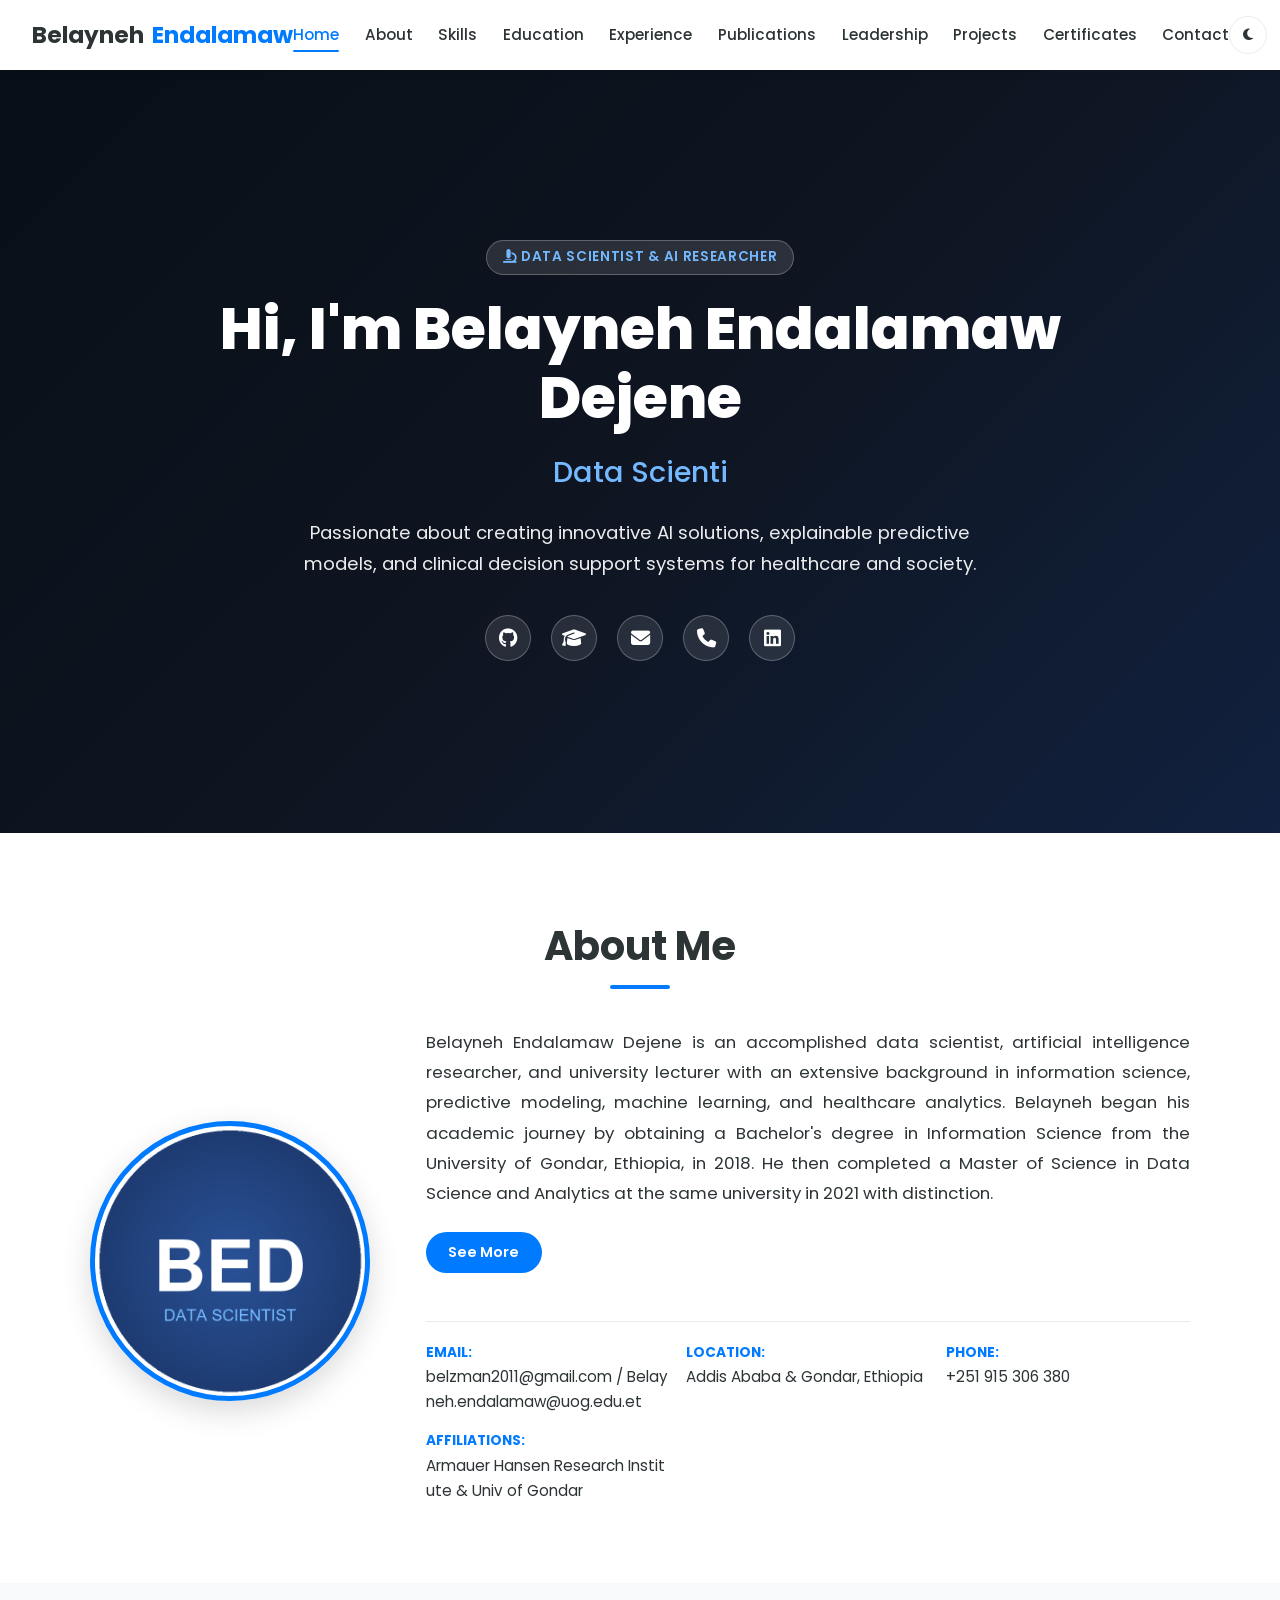
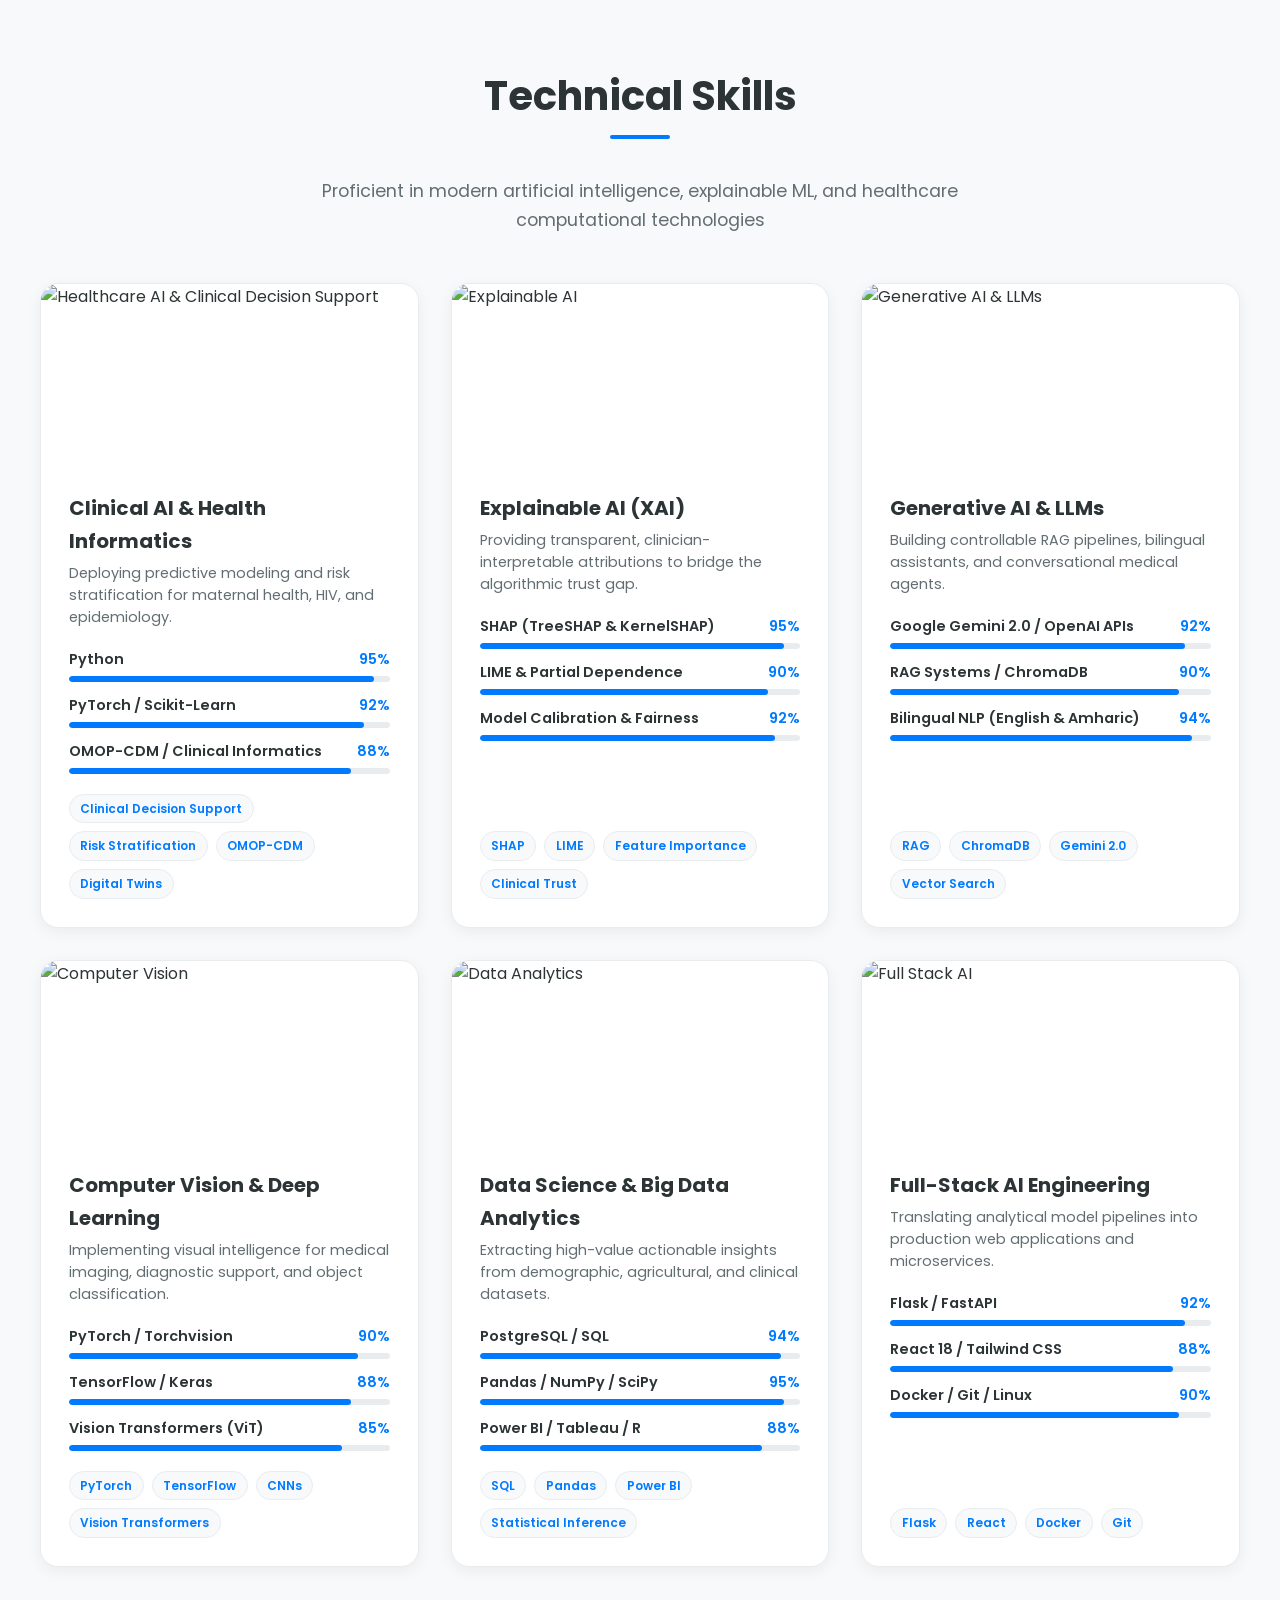
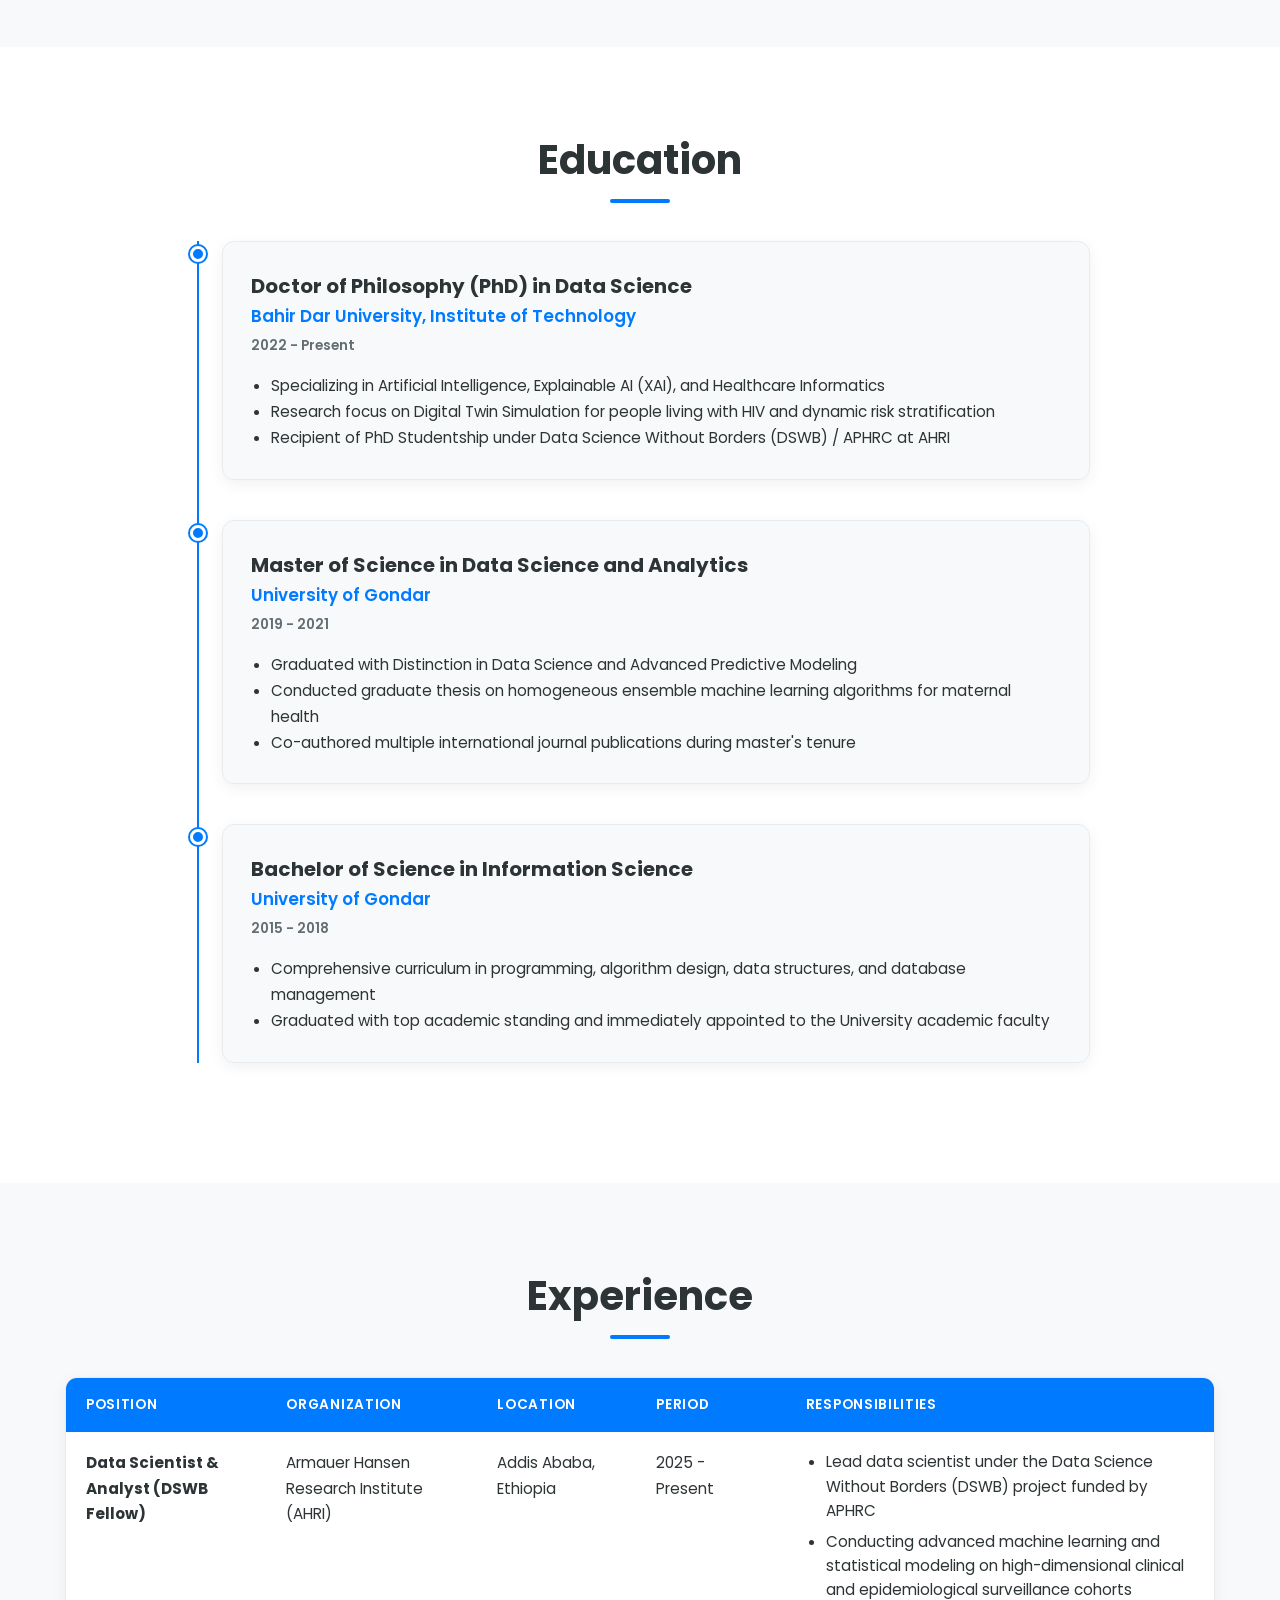
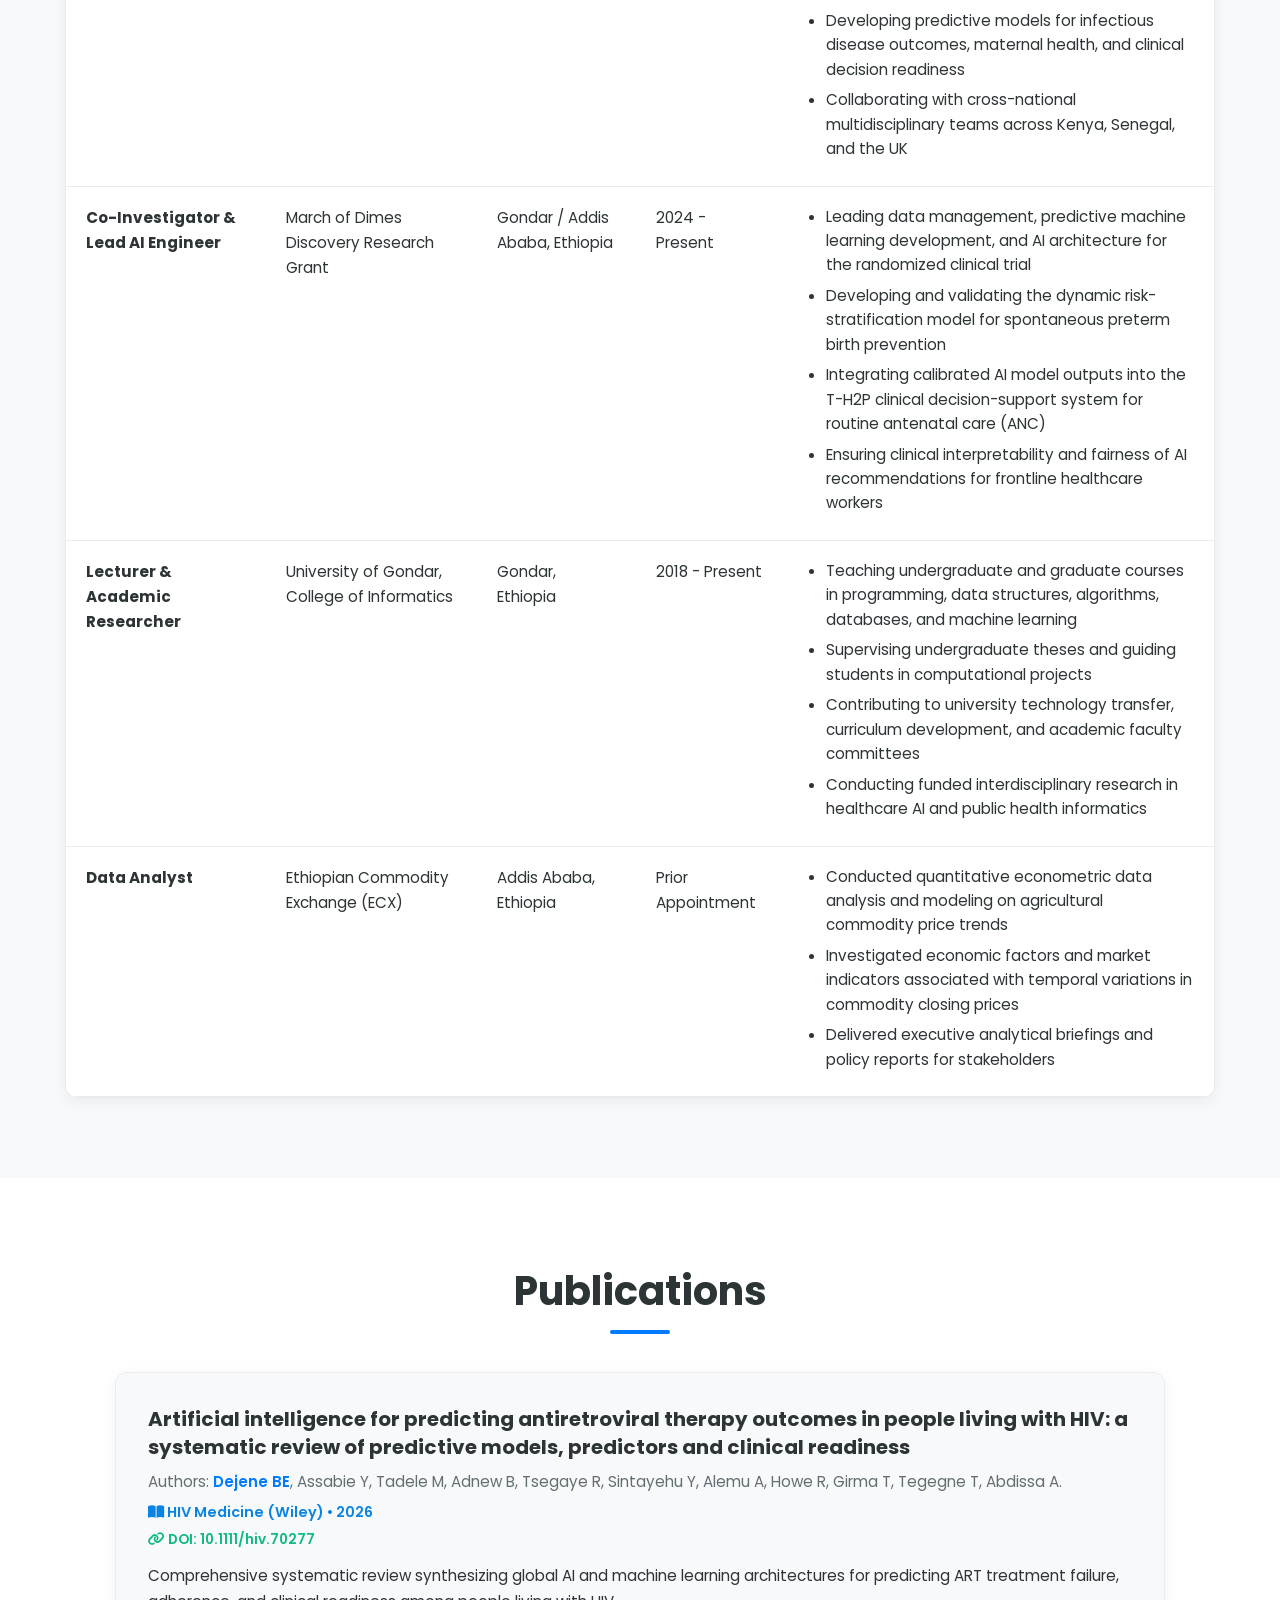
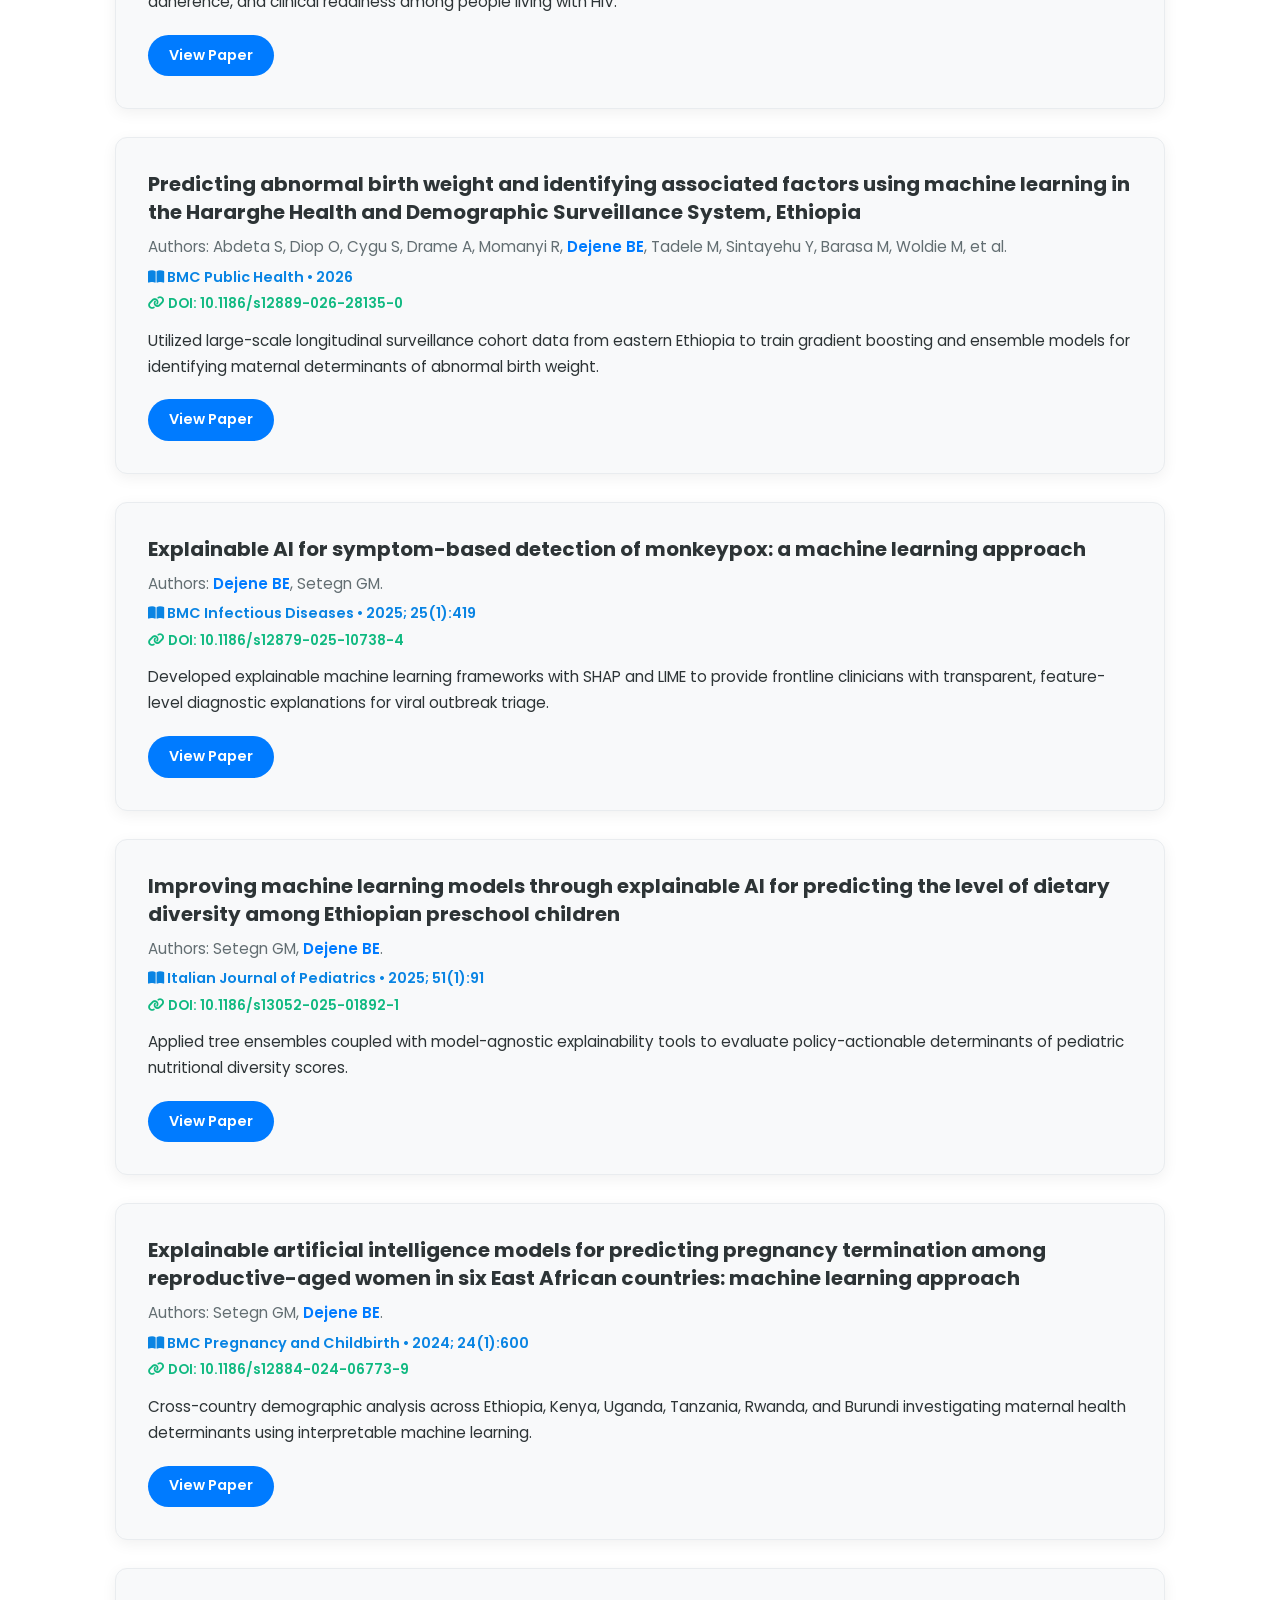
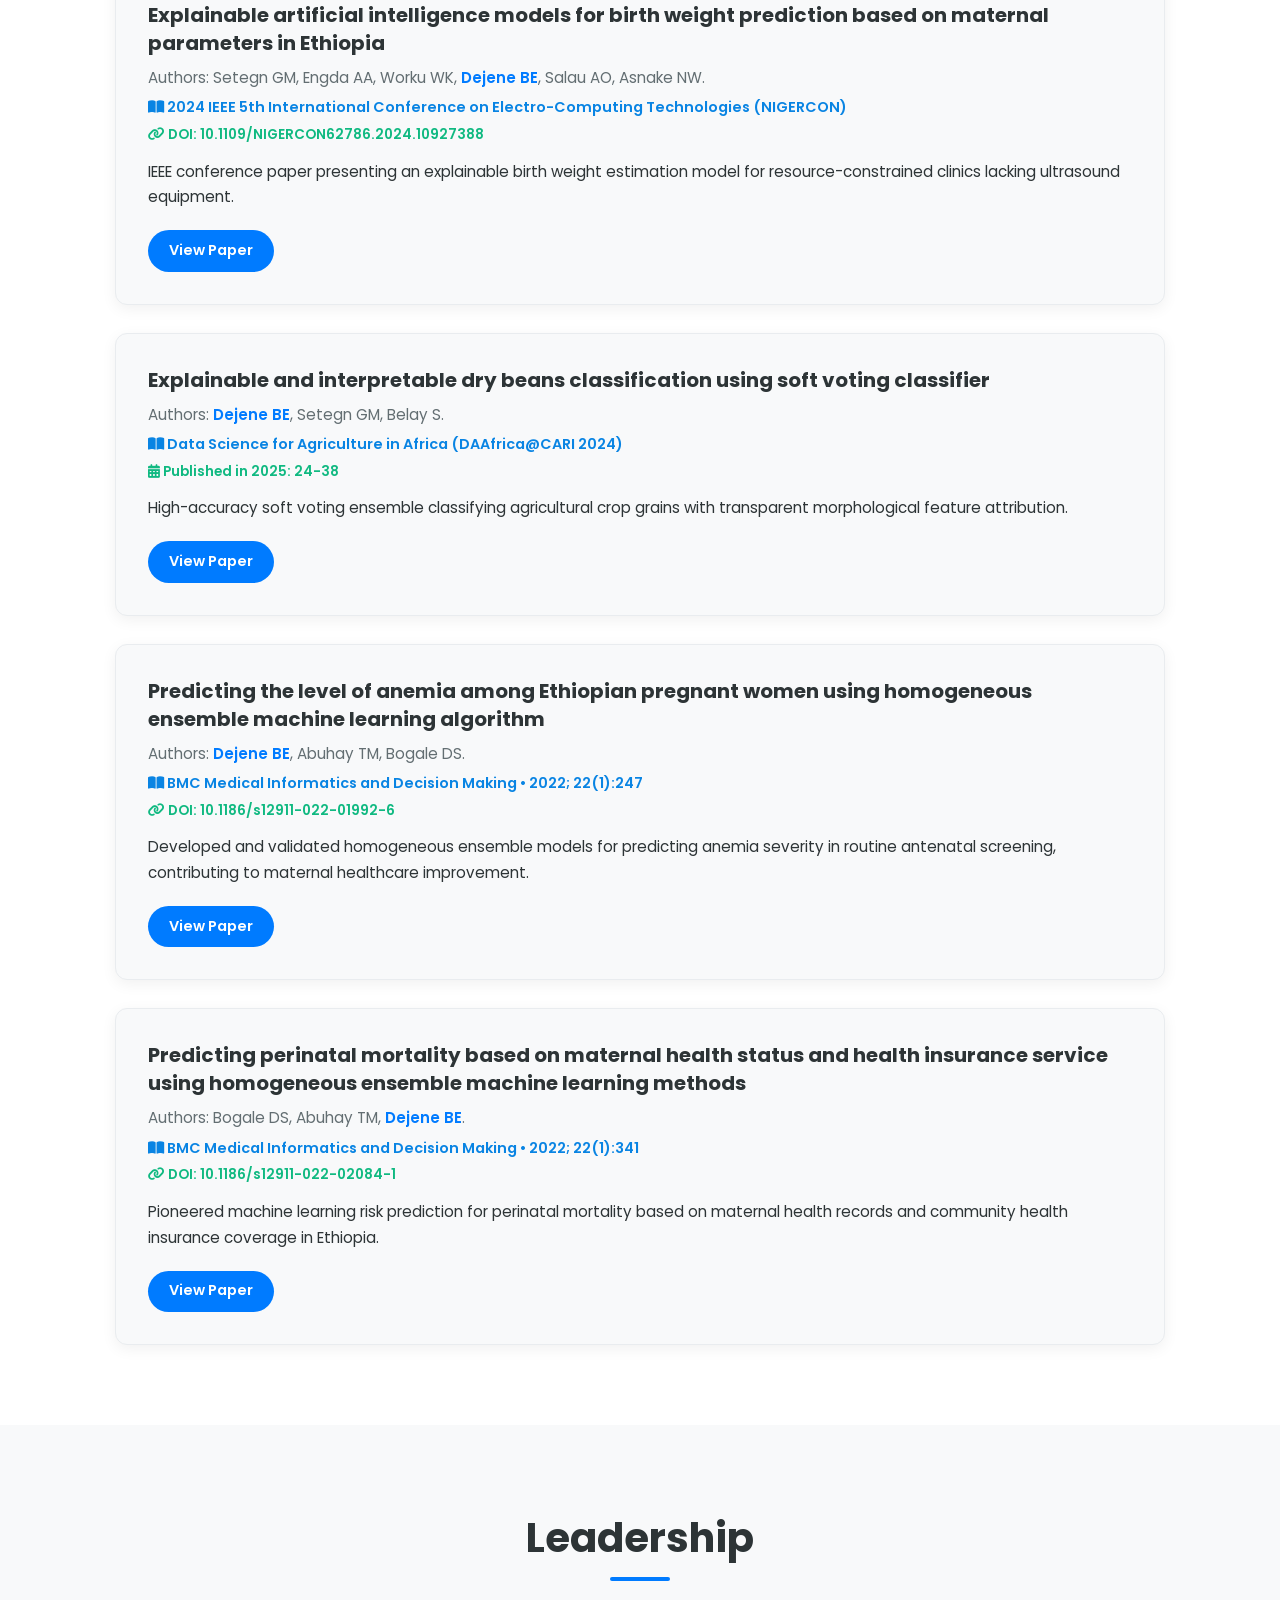
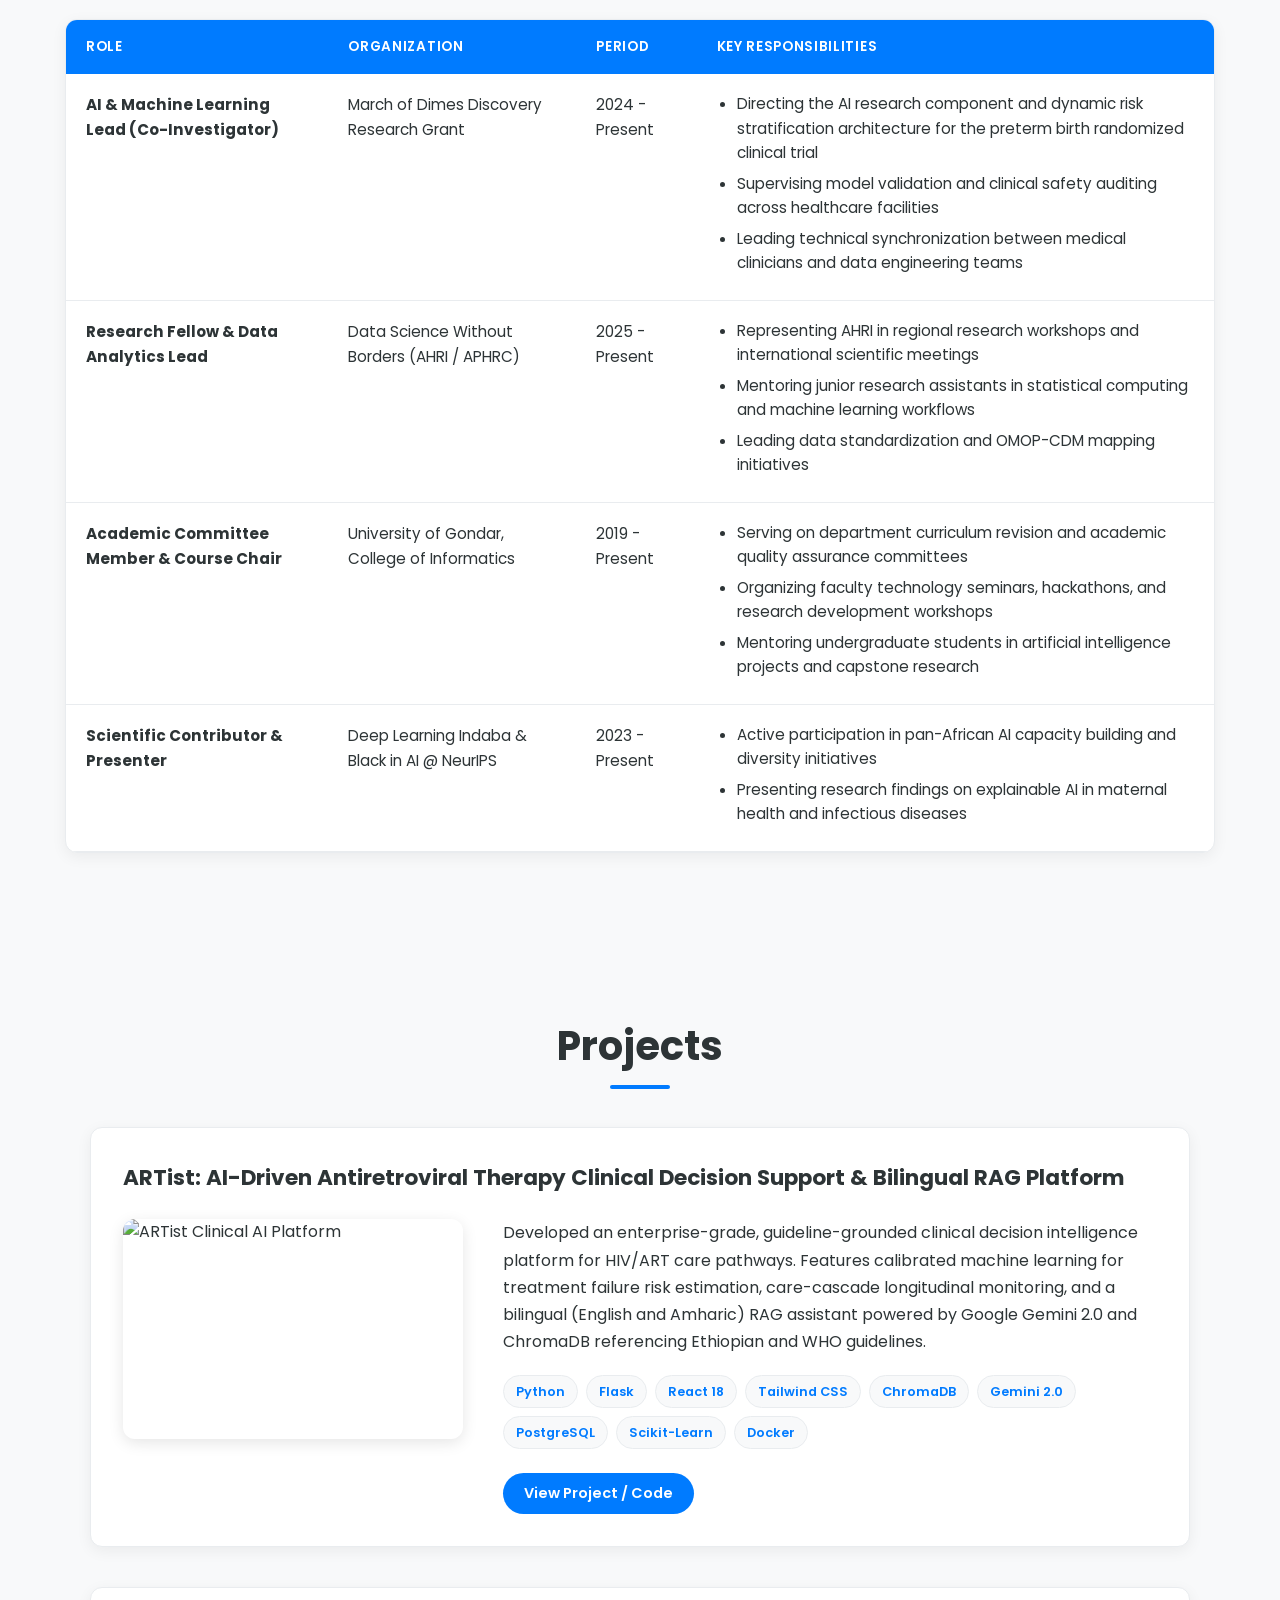
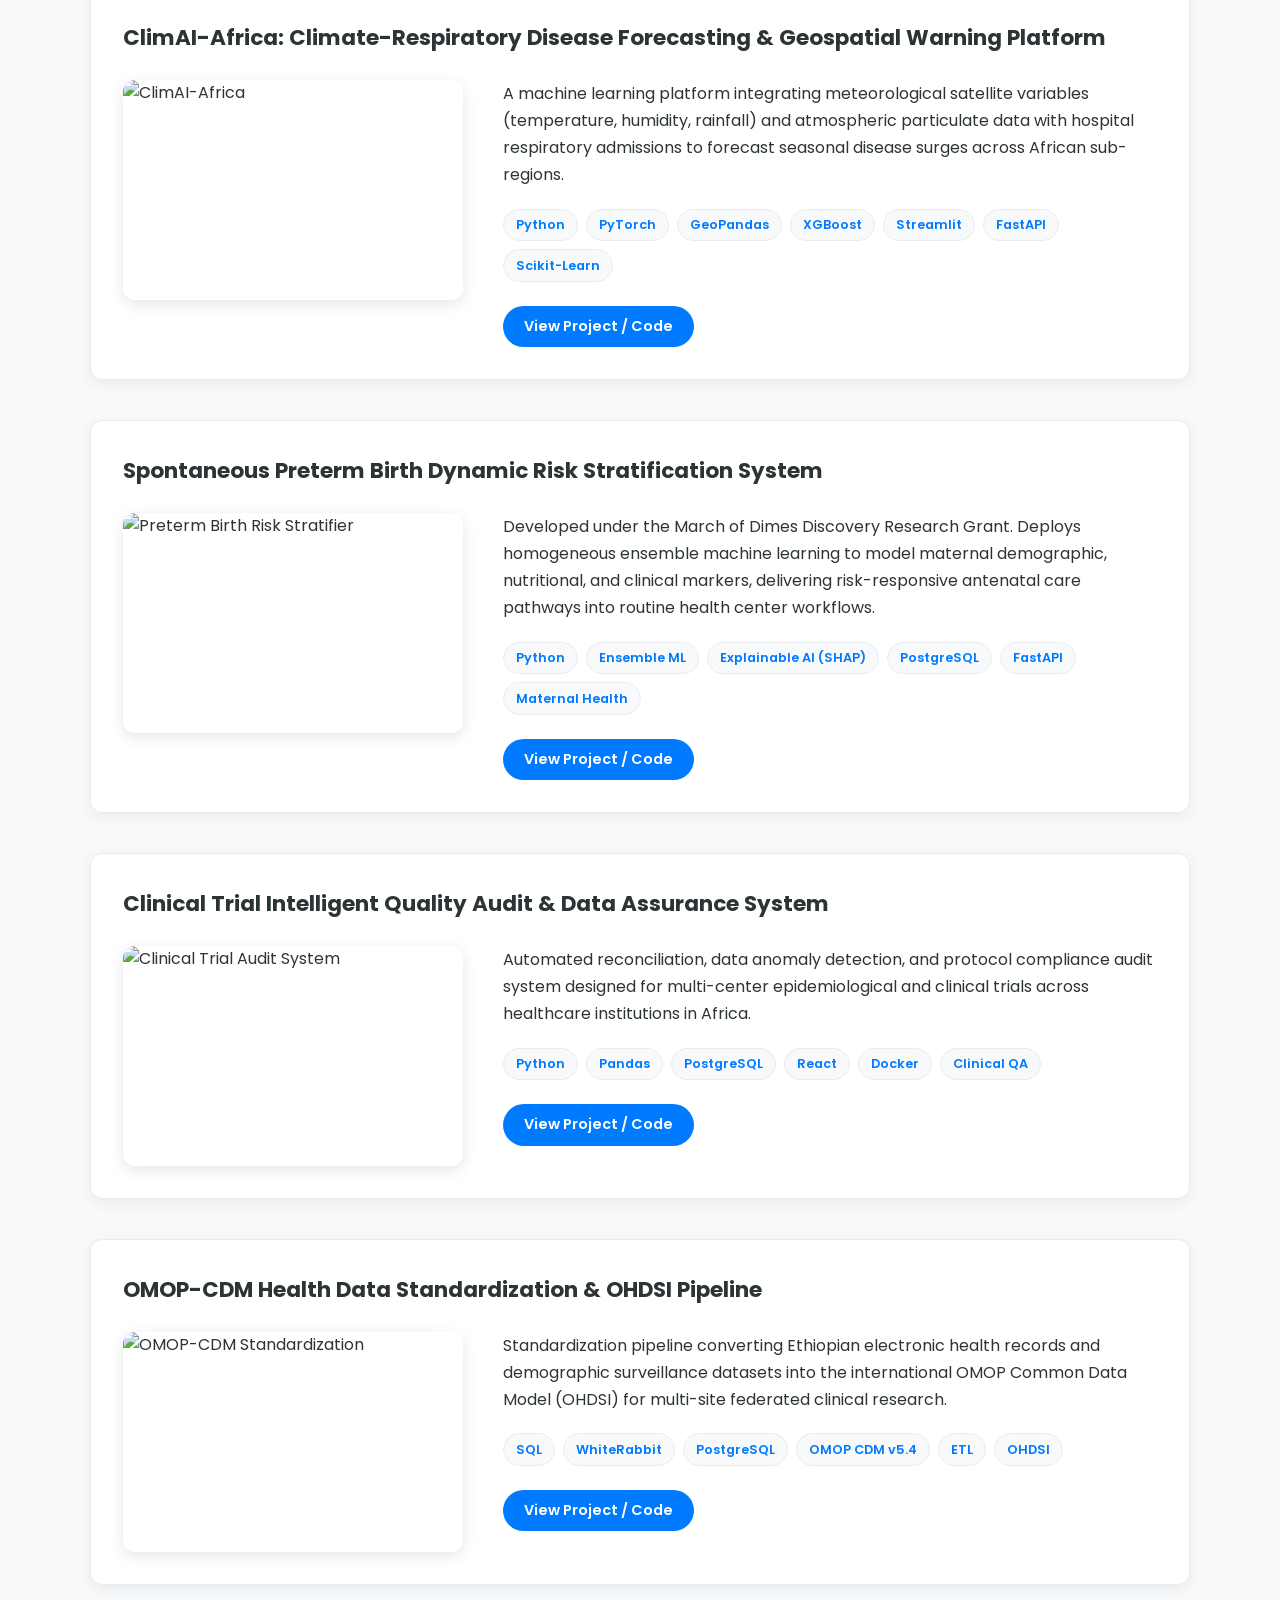
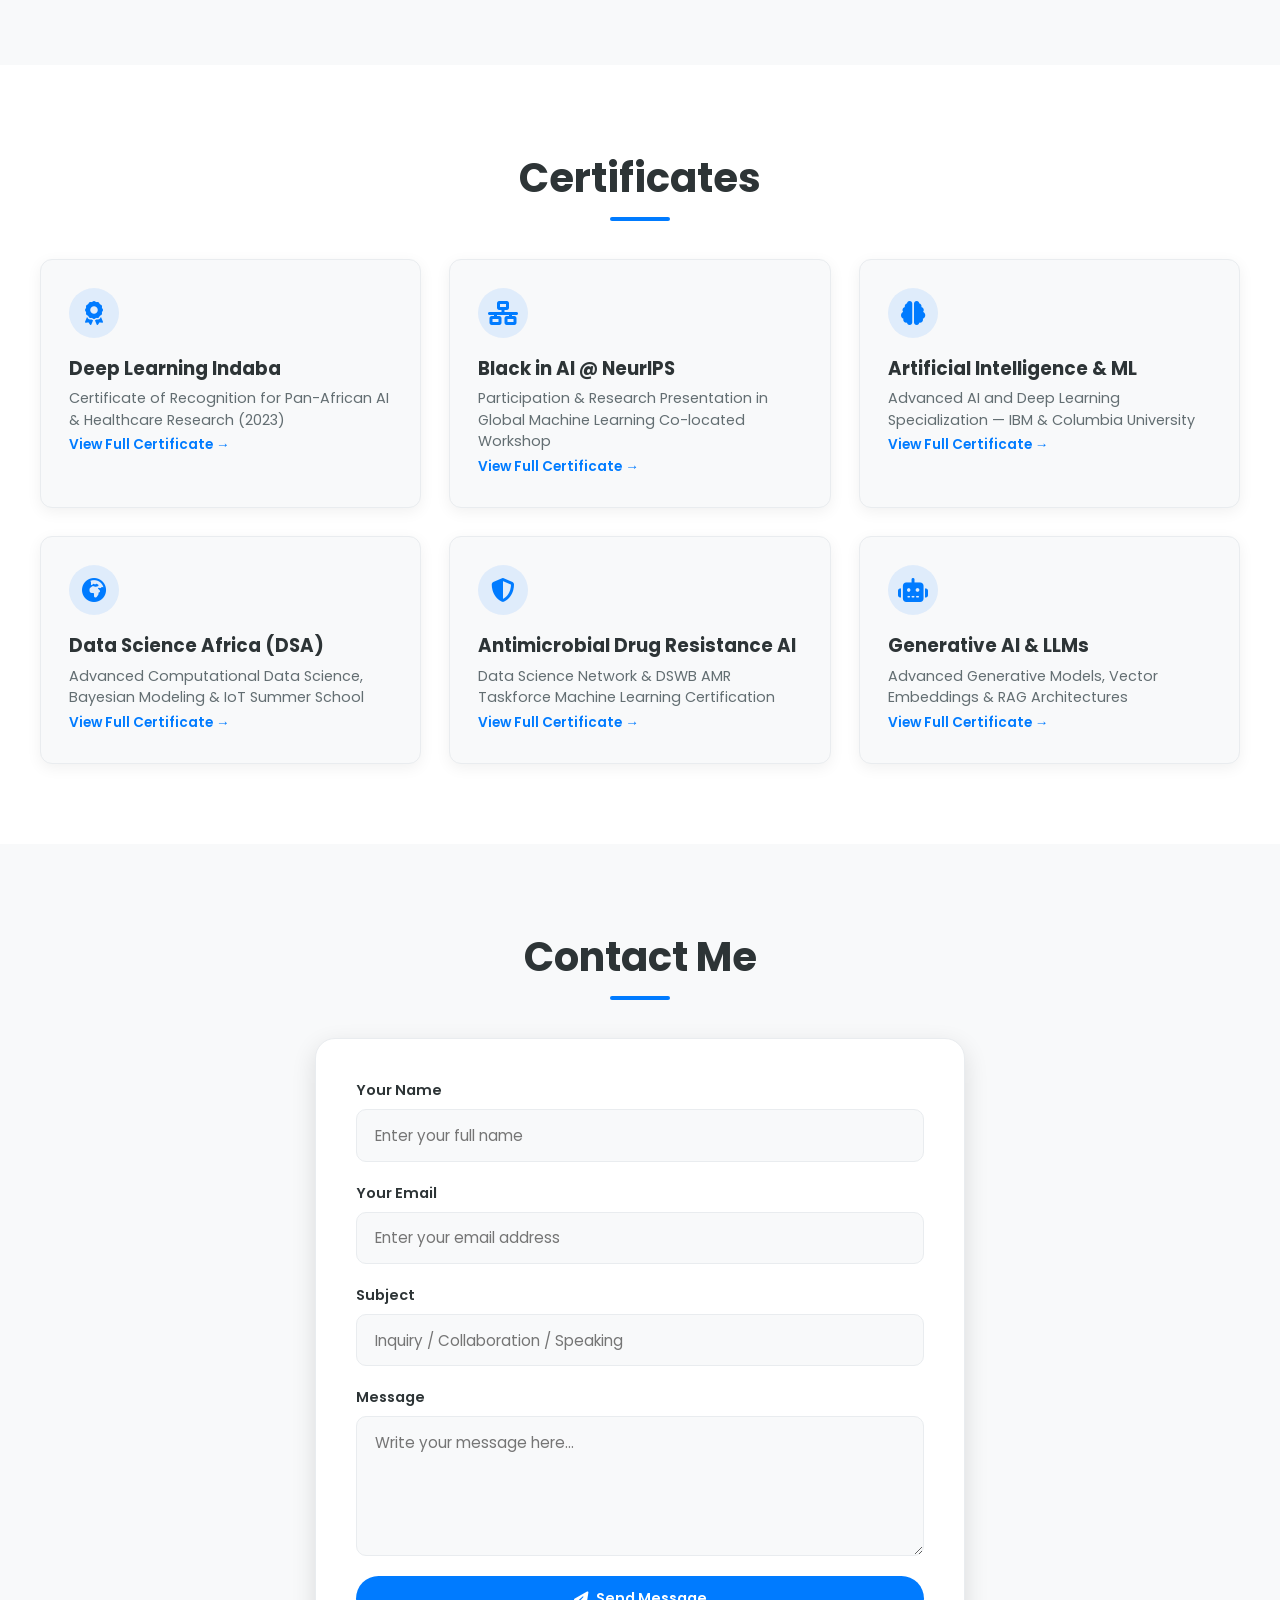
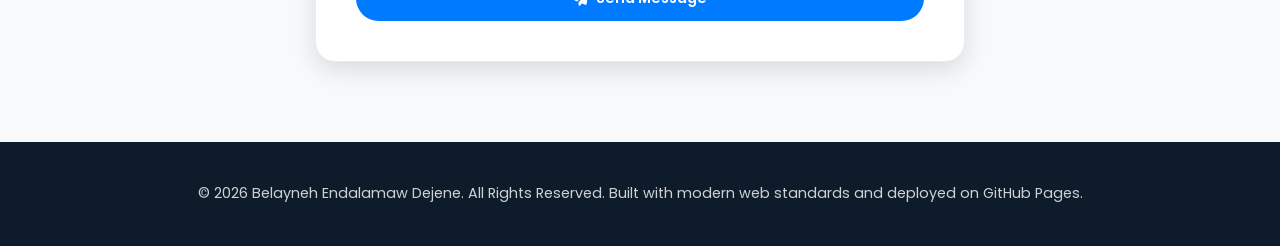
==== commit 79e4629b: "redesign: match Dawit signature structure, Poppins aesthetic, experience/leadership tables, rich vis" ====
--- a/index.html
+++ b/index.html
@@ -1,927 +1,873 @@
 <!DOCTYPE html>
-<html lang="en" data-theme="dark">
+<html lang="en" data-theme="light">
 <head>
-  <meta charset="UTF-8">
-  <meta name="viewport" content="width=device-width, initial-scale=1.0">
-  
-  <!-- Primary Meta Tags -->
-  <title>Belayneh Endalamaw Dejene | Data Scientist, AI Researcher & PhD Fellow</title>
-  <meta name="title" content="Belayneh Endalamaw Dejene | Data Scientist, AI Researcher & PhD Fellow">
-  <meta name="description" content="Portfolio of Belayneh Endalamaw Dejene — Data Scientist, AI Researcher, PhD Candidate at Bahir Dar University, Fellow at Armauer Hansen Research Institute (AHRI), and Co-Investigator in Healthcare Analytics & Explainable AI.">
-  <meta name="keywords" content="Belayneh Endalamaw Dejene, Data Scientist, AI Researcher, Healthcare AI, Explainable AI, XAI, Machine Learning, Deep Learning, Preterm Birth, HIV ARTist, Clinical Decision Support, Bahir Dar University, AHRI, University of Gondar, Ethiopia">
-  <meta name="author" content="Belayneh Endalamaw Dejene">
-  
-  <!-- Open Graph / Facebook / LinkedIn -->
-  <meta property="og:type" content="website">
-  <meta property="og:url" content="https://belzman.github.io/My_portifolio/">
-  <meta property="og:title" content="Belayneh Endalamaw Dejene | Data Scientist & AI Researcher">
-  <meta property="og:description" content="Explore research, peer-reviewed publications, live Explainable AI demos, and clinical intelligence platforms by Belayneh Endalamaw Dejene.">
-  <meta property="og:image" content="assets/images/graphical-abstract.png">
-
-  <!-- Twitter -->
-  <meta property="twitter:card" content="summary_large_image">
-  <meta property="twitter:url" content="https://belzman.github.io/My_portifolio/">
-  <meta property="twitter:title" content="Belayneh Endalamaw Dejene | Data Scientist & AI Researcher">
-  <meta property="twitter:description" content="Explore research, peer-reviewed publications, live Explainable AI demos, and clinical intelligence platforms.">
-  <meta property="twitter:image" content="assets/images/graphical-abstract.png">
-
-  <!-- JSON-LD Structured Data for Google Scholar and Knowledge Graph -->
-  <script type="application/ld+json">
-  {
-    "@context": "https://schema.org",
-    "@type": "Person",
-    "name": "Belayneh Endalamaw Dejene",
-    "jobTitle": "Data Scientist & AI Researcher",
-    "affiliation": [
-      {
-        "@type": "Organization",
-        "name": "Armauer Hansen Research Institute (AHRI)"
-      },
-      {
-        "@type": "Organization",
-        "name": "University of Gondar"
-      }
-    ],
-    "alumniOf": [
-      {
-        "@type": "EducationalOrganization",
-        "name": "Bahir Dar University"
-      },
-      {
-        "@type": "EducationalOrganization",
-        "name": "University of Gondar"
-      }
-    ],
-    "url": "https://belzman.github.io/My_portifolio/",
-    "sameAs": [
-      "https://github.com/belzman",
-      "https://scholar.google.com",
-      "https://orcid.org"
-    ],
-    "knowsAbout": [
-      "Artificial Intelligence",
-      "Machine Learning",
-      "Explainable AI (XAI)",
-      "Clinical Decision Support Systems",
-      "Healthcare Analytics",
-      "Natural Language Processing",
-      "Digital Twins"
-    ]
-  }
-  </script>
-
-  <!-- Google Fonts: Plus Jakarta Sans & JetBrains Mono -->
-  <link rel="preconnect" href="https://fonts.googleapis.com">
-  <link rel="preconnect" href="https://fonts.gstatic.com" crossorigin>
-  <link href="https://fonts.googleapis.com/css2?family=JetBrains+Mono:wght@400;500;700;800&family=Plus+Jakarta+Sans:wght@300;400;500;600;700;800&display=swap" rel="stylesheet">
-  
-  <!-- FontAwesome 6 Icons -->
-  <link rel="stylesheet" href="https://cdnjs.cloudflare.com/ajax/libs/font-awesome/6.5.1/css/all.min.css">
-
-  <!-- Custom Stylesheet -->
-  <link rel="stylesheet" href="css/style.css">
+    <meta charset="UTF-8">
+    <meta name="viewport" content="width=device-width, initial-scale=1.0">
+    <meta name="description" content="Portfolio of Belayneh Endalamaw Dejene - Data Scientist, AI Researcher, PhD Fellow, and Clinical Decision Support Specialist">
+    <title>Belayneh Endalamaw - Portfolio</title>
+    
+    <!-- Stylesheet -->
+    <link rel="stylesheet" href="css/style.css">
+    
+    <!-- Font Awesome Icons -->
+    <link rel="stylesheet" href="https://cdnjs.cloudflare.com/ajax/libs/font-awesome/6.5.1/css/all.min.css">
+    
+    <!-- Google Fonts Poppins -->
+    <link href="https://fonts.googleapis.com/css2?family=Poppins:wght@300;400;500;600;700;800&display=swap" rel="stylesheet">
 </head>
 <body>
 
-  <!-- Neural Constellation Canvas Background -->
-  <canvas id="particle-canvas"></canvas>
-
-  <!-- Sticky Glassmorphic Navigation -->
-  <header class="navbar">
-    <div class="container nav-container">
-      <a href="#hero" class="brand-logo">
-        <span class="gradient-text">Belayneh</span>
-        <span class="brand-badge">PhD / AI Fellow</span>
-      </a>
-
-      <nav>
-        <ul class="nav-menu" id="nav-menu">
-          <li><a href="#about" class="nav-link">About</a></li>
-          <li><a href="#publications" class="nav-link">Publications</a></li>
-          <li><a href="#ai-playground" class="nav-link">AI Playground</a></li>
-          <li><a href="#projects" class="nav-link">Projects</a></li>
-          <li><a href="#timeline" class="nav-link">Experience</a></li>
-          <li><a href="#skills" class="nav-link">Skills</a></li>
-          <li><a href="#certificates" class="nav-link">Certificates</a></li>
-          <li><a href="#contact" class="nav-link">Contact</a></li>
-        </ul>
-      </nav>
-
-      <div class="nav-actions">
-        <button id="theme-toggle-btn" class="theme-btn" aria-label="Toggle theme">
-          <i class="fas fa-sun"></i>
-        </button>
-        <a href="#contact" class="btn btn-primary btn-sm" style="display: none; @media(min-width: 640px){display: inline-flex;}">
-          <i class="fas fa-paper-plane"></i> Connect
-        </a>
-        <button id="hamburger-btn" class="hamburger" aria-label="Open mobile menu">
-          <i class="fas fa-bars"></i>
-        </button>
-      </div>
-    </div>
-  </header>
-
-  <main>
-    <!-- Hero Section -->
-    <section id="hero" class="hero-section">
-      <div class="container hero-grid">
-        <div class="hero-text">
-          <div class="hero-badge-container">
-            <span class="hero-badge live">
-              <span class="pulse-dot"></span> Available for Research & AI Advisory
-            </span>
-            <span class="hero-badge">
-              <i class="fas fa-microscope"></i> AHRI / DSWB Fellow
-            </span>
-          </div>
-
-          <h1 class="hero-name">
-            Belayneh Endalamaw <span class="gradient-text">Dejene</span>
-          </h1>
-
-          <div class="hero-title-typing">
-            <span id="hero-typed-text"></span><span style="animation: pulse 1s infinite;">|</span>
-          </div>
-
-          <p class="hero-bio">
-            Bridging foundational artificial intelligence with clinical healthcare translation. Specializing in 
-            <strong>Explainable AI (XAI)</strong>, predictive clinical decision support systems (CDSS), 
-            and digital twin simulations for maternal health and infectious diseases across sub-Saharan Africa.
-          </p>
-
-          <div class="hero-cta">
-            <a href="#publications" class="btn btn-primary">
-              <i class="fas fa-book-reader"></i> Explore Publications (9+)
-            </a>
-            <a href="#ai-playground" class="btn btn-secondary">
-              <i class="fas fa-laptop-code"></i> Live AI Simulator
-            </a>
-            <a href="mailto:belzman2011@gmail.com" class="btn btn-secondary">
-              <i class="fas fa-envelope"></i> Email Belayneh
-            </a>
-          </div>
-
-          <div class="social-links">
-            <a href="https://github.com/belzman" target="_blank" rel="noopener noreferrer" class="social-icon" title="GitHub">
-              <i class="fab fa-github"></i>
-            </a>
-            <a href="https://scholar.google.com" target="_blank" rel="noopener noreferrer" class="social-icon" title="Google Scholar">
-              <i class="fas fa-graduation-cap"></i>
-            </a>
-            <a href="mailto:belzman2011@gmail.com" class="social-icon" title="Personal Email">
-              <i class="fas fa-envelope"></i>
-            </a>
-            <a href="tel:+251915306380" class="social-icon" title="Phone / Telegram">
-              <i class="fas fa-phone"></i>
-            </a>
-            <a href="https://linkedin.com" target="_blank" rel="noopener noreferrer" class="social-icon" title="LinkedIn">
-              <i class="fab fa-linkedin-in"></i>
-            </a>
-          </div>
-        </div>
-
-        <div class="hero-visual">
-          <div class="profile-card-glow"></div>
-          
-          <div class="profile-image-container">
-            <div class="avatar-placeholder">
-              <div class="avatar-initials">BED</div>
-              <h3 style="font-size: 1.25rem; font-weight: 800; margin-bottom: 0.25rem;">Belayneh E. Dejene</h3>
-              <p style="color: var(--accent-primary); font-size: 0.85rem; font-weight: 600;">Data Scientist & AI Researcher</p>
-              <div style="margin-top: 1rem; padding: 0.5rem 1rem; border-radius: 9999px; background: rgba(56, 189, 248, 0.1); border: 1px solid rgba(56, 189, 248, 0.25); font-size: 0.75rem; color: var(--text-secondary);">
-                <i class="fas fa-map-marker-alt" style="color: var(--accent-primary);"></i> Addis Ababa & Gondar, Ethiopia
-              </div>
-            </div>
-
-            <!-- Floating Quick Badges -->
-            <div class="floating-stat-badge top-right">
-              <div class="stat-num">9+</div>
-              <div class="stat-label">Peer-Reviewed Papers</div>
+    <!-- Navigation -->
+    <nav class="navbar">
+        <div class="nav-content">
+            <div class="logo">
+                <a href="#home">Belayneh <span>Endalamaw</span></a>
             </div>
             
-            <div class="floating-stat-badge bottom-left">
-              <div class="stat-num">Co-Inv</div>
-              <div class="stat-label">March of Dimes Grant</div>
-            </div>
-          </div>
-        </div>
-      </div>
-    </section>
-
-    <!-- Animated Statistics Banner -->
-    <section id="stats-banner" class="stats-banner">
-      <div class="container stats-grid">
-        <div class="stat-item">
-          <div class="stat-counter" data-target="9" data-suffix="+">0</div>
-          <div class="stat-item-desc">High-Impact Journal & IEEE Papers</div>
-        </div>
-        <div class="stat-item">
-          <div class="stat-counter" data-target="100" data-suffix="K+">$0</div>
-          <div class="stat-item-desc">Research Grant Funding Contributed</div>
-        </div>
-        <div class="stat-item">
-          <div class="stat-counter" data-target="7" data-suffix="+">0</div>
-          <div class="stat-item-desc">Production AI & Health Systems Built</div>
-        </div>
-        <div class="stat-item">
-          <div class="stat-counter" data-target="6" data-suffix="+">0</div>
-          <div class="stat-item-desc">Years Academic Teaching & Research</div>
-        </div>
-      </div>
+            <ul class="nav-links" id="nav-links">
+                <li><a href="#home" class="active">Home</a></li>
+                <li><a href="#about">About</a></li>
+                <li><a href="#skills">Skills</a></li>
+                <li><a href="#education">Education</a></li>
+                <li><a href="#experience">Experience</a></li>
+                <li><a href="#publications">Publications</a></li>
+                <li><a href="#leadership">Leadership</a></li>
+                <li><a href="#projects">Projects</a></li>
+                <li><a href="#certificates">Certificates</a></li>
+                <li><a href="#contact">Contact</a></li>
+            </ul>
+
+            <div class="nav-actions">
+                <button id="theme-toggle-btn" class="theme-toggle-btn" title="Toggle Dark/Light Mode">
+                    <i class="fas fa-moon"></i>
+                </button>
+                <div class="hamburger" id="hamburger">
+                    <i class="fas fa-bars"></i>
+                </div>
+            </div>
+        </div>
+    </nav>
+
+    <!-- Home Section -->
+    <section id="home" class="home">
+        <div class="home-overlay"></div>
+        <div class="home-content">
+            <div class="home-badge">
+                <i class="fas fa-microscope"></i> Data Scientist & AI Researcher
+            </div>
+            <h1>Hi, I'm Belayneh Endalamaw Dejene</h1>
+            <h3><span id="typed-text"></span></h3>
+            <p>Passionate about creating innovative AI solutions, explainable predictive models, and clinical decision support systems for healthcare and society.</p>
+            
+            <div class="social-icons">
+                <a href="https://github.com/belzman" target="_blank" rel="noopener noreferrer" title="GitHub"><i class="fab fa-github"></i></a>
+                <a href="https://scholar.google.com" target="_blank" rel="noopener noreferrer" title="Google Scholar"><i class="fas fa-graduation-cap"></i></a>
+                <a href="mailto:belzman2011@gmail.com" target="_blank" title="Email"><i class="fas fa-envelope"></i></a>
+                <a href="tel:+251915306380" title="Phone"><i class="fas fa-phone"></i></a>
+                <a href="https://linkedin.com" target="_blank" rel="noopener noreferrer" title="LinkedIn"><i class="fab fa-linkedin"></i></a>
+            </div>
+        </div>
     </section>
 
     <!-- About Section -->
-    <section id="about" class="section">
-      <div class="container">
-        <span class="section-tag"><i class="fas fa-user"></i> Professional Profile</span>
-        <h2 class="section-title">Bridging Clinical Science with Modern Artificial Intelligence</h2>
-        <p class="section-subtitle">
-          An accomplished researcher, data scientist, and academic with end-to-end expertise in predictive modeling, 
-          explainable machine learning, and translating complex mathematical models into clinical and community products.
-        </p>
-
-        <div class="about-grid">
-          <div class="about-text">
-            <p>
-              <strong>Belayneh Endalamaw Dejene</strong> holds a BSc in Information Science and an MSc in Data Science and Analytics 
-              from the University of Gondar, Ethiopia, and is currently pursuing his <strong>PhD in Data Science at Bahir Dar University</strong>. 
-              His research centers on the intersection of machine learning, healthcare analytics, and transparent algorithmic decision-making.
-            </p>
-            <p>
-              He serves as a <strong>Data Scientist and Analyst at Armauer Hansen Research Institute (AHRI)</strong> under the prestigious 
-              <em>Data Science Without Borders (DSWB)</em> initiative (funded by APHRC), and is a Lecturer and Researcher at the 
-              University of Gondar College of Informatics. Belayneh previously served as a Data Analyst at the Ethiopian Commodity Exchange (ECX), 
-              analyzing market volatilities and economic drivers.
-            </p>
-            <p>
-              As <strong>Co-Investigator</strong> on the <em>March of Dimes Discovery Research Grant</em>, Belayneh leads machine learning development 
-              and dynamic risk-stratification models for clinical decision-support systems aimed at preventing spontaneous preterm birth in routine antenatal care.
-            </p>
-
-            <div class="affiliations-grid">
-              <div class="affiliation-card">
-                <i class="fas fa-hospital-user affiliation-icon"></i>
-                <div>
-                  <h4 class="affiliation-title">Data Scientist & Analyst (DSWB Fellow)</h4>
-                  <div class="affiliation-org">Armauer Hansen Research Institute (AHRI) &bull; 2025 - Present</div>
-                  <p class="affiliation-desc">Lead data scientist under the Data Science Without Borders initiative analyzing regional clinical surveillance cohorts and predictive models.</p>
-                </div>
-              </div>
-
-              <div class="affiliation-card">
-                <i class="fas fa-university affiliation-icon"></i>
-                <div>
-                  <h4 class="affiliation-title">Lecturer & Academic Researcher</h4>
-                  <div class="affiliation-org">University of Gondar, College of Informatics &bull; 2018 - Present</div>
-                  <p class="affiliation-desc">Instruct undergraduate and graduate curricula in algorithms, programming, databases, and applied machine learning.</p>
-                </div>
-              </div>
-
-              <div class="affiliation-card">
-                <i class="fas fa-award affiliation-icon"></i>
-                <div>
-                  <h4 class="affiliation-title">Co-Investigator, March of Dimes Discovery Grant</h4>
-                  <div class="affiliation-org">Discovery Research Grant &bull; Preterm Birth Prevention</div>
-                  <p class="affiliation-desc">Leading AI architecture, feature engineering, and dynamic stratification integration for maternal antenatal clinical workflows.</p>
-                </div>
-              </div>
-            </div>
-          </div>
-
-          <div class="about-visual">
-            <div class="research-feature-card">
-              <img src="assets/images/graphical-abstract.png" alt="Belayneh Endalamaw Dejene Research Graphical Abstract" class="research-feature-img">
-              <div class="research-feature-body">
-                <span class="section-tag" style="margin-bottom: 0.5rem;"><i class="fas fa-chart-line"></i> Methodological Pipeline</span>
-                <h3 style="font-size: 1.25rem; font-weight: 700; margin-bottom: 0.5rem;">Calibrated Prediction & Interpretability</h3>
-                <p style="color: var(--text-secondary); font-size: 0.9rem; line-height: 1.6; margin-bottom: 1.25rem;">
-                  End-to-end framework integrating data pre-processing, multi-source feature extraction, ensemble classifiers, and explainable AI (SHAP & LIME) to yield transparent, clinician-ready insights.
-                </p>
-                <div style="display: flex; gap: 0.5rem; flex-wrap: wrap;">
-                  <span class="pub-tag">#ExplainableAI</span>
-                  <span class="pub-tag">#ClinicalAI</span>
-                  <span class="pub-tag">#EnsembleLearning</span>
-                  <span class="pub-tag">#GlobalHealth</span>
-                </div>
-              </div>
-            </div>
-          </div>
-        </div>
-      </div>
-    </section>
-
-    <!-- Publications Hub Section -->
-    <section id="publications" class="section" style="background: var(--bg-secondary);">
-      <div class="container">
-        <span class="section-tag"><i class="fas fa-scroll"></i> Scholarly Output</span>
-        <h2 class="section-title">Peer-Reviewed International Publications</h2>
-        <p class="section-subtitle">
-          Rigorous scientific contributions across premier journals including <em>HIV Medicine</em>, <em>BMC Public Health</em>, 
-          <em>BMC Infectious Diseases</em>, <em>BMC Medical Informatics</em>, and <em>IEEE</em>. Search by title, author, or filter by research domain.
-        </p>
-
-        <!-- Search & Filters -->
-        <div style="display: flex; flex-wrap: wrap; justify-content: space-between; align-items: center; gap: 1rem; margin-bottom: 1.5rem;">
-          <div class="filter-controls" style="margin-bottom: 0;">
-            <button class="filter-btn pub-filter-btn active" data-filter="all">All (9)</button>
-            <button class="filter-btn pub-filter-btn" data-filter="clinical-ai">Clinical Decision Support</button>
-            <button class="filter-btn pub-filter-btn" data-filter="xai">Explainable AI (XAI)</button>
-            <button class="filter-btn pub-filter-btn" data-filter="maternal-health">Maternal & Child Health</button>
-            <button class="filter-btn pub-filter-btn" data-filter="systematic-review">Systematic Reviews</button>
-            <button class="filter-btn pub-filter-btn" data-filter="conferences">Conferences & IEEE</button>
-          </div>
-
-          <div class="search-box" style="margin-bottom: 0;">
-            <i class="fas fa-search search-icon"></i>
-            <input type="text" id="pub-search-input" class="search-input" placeholder="Search papers, DOIs, keywords...">
-          </div>
-        </div>
-
-        <!-- Render Target -->
-        <div class="publications-list" id="publications-list">
-          <!-- Dynamically populated by js/publications.js -->
-        </div>
-      </div>
-    </section>
-
-    <!-- Interactive AI Playground / XAI Simulator -->
-    <section id="ai-playground" class="section">
-      <div class="container">
-        <span class="section-tag"><i class="fas fa-brain"></i> Interactive Research Demonstration</span>
-        <h2 class="section-title">Explainable AI (XAI) & Clinical Risk Simulator</h2>
-        <p class="section-subtitle">
-          Experience Belayneh's explainable modeling paradigm live in your browser. Adjust patient clinical parameters to calculate calibrated 
-          maternal-fetal risk probabilities and visualize local SHAP-style feature attributions in real time.
-        </p>
-
-        <div class="ai-playground-wrapper">
-          <div class="ai-playground-grid">
-            <!-- Left Column: Sliders -->
-            <div class="controls-column">
-              <h3 style="font-size: 1.25rem; font-weight: 700; margin-bottom: 1.5rem; display: flex; align-items: center; gap: 0.5rem;">
-                <i class="fas fa-sliders-h" style="color: var(--accent-primary);"></i> Input Clinical Parameters
-              </h3>
-
-              <div class="control-group">
-                <div class="control-label-row">
-                  <span>Maternal Hemoglobin (Hb)</span>
-                  <span id="val-hb" class="control-val">10.5 g/dL</span>
-                </div>
-                <input type="range" id="sim-hb" class="range-slider" min="6.0" max="16.0" step="0.1" value="10.5">
-                <span style="font-size: 0.75rem; color: var(--text-muted);">&lt; 11 g/dL indicates anemia risk threshold</span>
-              </div>
-
-              <div class="control-group">
-                <div class="control-label-row">
-                  <span>Systolic Blood Pressure (BP)</span>
-                  <span id="val-bp" class="control-val">128 mmHg</span>
-                </div>
-                <input type="range" id="sim-bp" class="range-slider" min="90" max="190" step="1" value="128">
-                <span style="font-size: 0.75rem; color: var(--text-muted);">&gt; 140 mmHg flags hypertensive preeclampsia</span>
-              </div>
-
-              <div class="control-group">
-                <div class="control-label-row">
-                  <span>Gestational Age</span>
-                  <span id="val-ga" class="control-val">35 wks</span>
-                </div>
-                <input type="range" id="sim-ga" class="range-slider" min="24" max="42" step="1" value="35">
-                <span style="font-size: 0.75rem; color: var(--text-muted);">&lt; 37 weeks is classified as preterm delivery</span>
-              </div>
-
-              <div class="control-group">
-                <div class="control-label-row">
-                  <span>CD4 Cell Count / Biomarker</span>
-                  <span id="val-cd4" class="control-val">420 cells/uL</span>
-                </div>
-                <input type="range" id="sim-cd4" class="range-slider" min="50" max="1000" step="10" value="420">
-                <span style="font-size: 0.75rem; color: var(--text-muted);">&lt; 350 indicates immunosuppression</span>
-              </div>
-
-              <div class="control-group">
-                <div class="control-label-row">
-                  <span>Prior Obstetric Complications</span>
-                </div>
-                <select id="sim-comp" class="form-input" style="padding: 0.6rem 1rem;">
-                  <option value="no">No prior recorded complications</option>
-                  <option value="yes">Yes (History of preterm delivery or preeclampsia)</option>
-                </select>
-              </div>
-            </div>
-
-            <!-- Right Column: Gauge & SHAP Waterfall -->
-            <div class="output-column">
-              <div class="model-output-panel">
-                <span style="font-size: 0.75rem; font-weight: 700; text-transform: uppercase; color: var(--text-muted); letter-spacing: 0.05em;">
-                  Calibrated Ensemble Risk Probability
-                </span>
-
-                <div id="gauge-circle" class="gauge-circle">
-                  <div id="gauge-score" class="gauge-val">46%</div>
-                  <div id="gauge-category" class="gauge-label">Moderate Risk</div>
-                </div>
-
-                <!-- SHAP Feature Contributions -->
-                <div class="shap-chart-container">
-                  <div class="shap-chart-title">
-                    <span>Local Feature Attributions (SHAP)</span>
-                    <span style="font-size: 0.75rem; color: var(--text-muted);">
-                      <span style="color: var(--danger); font-weight: 700;">■ High Risk</span> | 
-                      <span style="color: var(--success); font-weight: 700;">■ Protective</span>
-                    </span>
-                  </div>
-
-                  <div class="shap-bar-row">
-                    <div class="shap-bar-label">
-                      <span>Maternal Hemoglobin Level</span>
-                      <span id="shap-hb-val" class="control-val">+0.30</span>
-                    </div>
-                    <div class="shap-bar-track">
-                      <div id="shap-hb-fill" class="shap-bar-fill positive" style="width: 35%;"></div>
-                    </div>
-                  </div>
-
-                  <div class="shap-bar-row">
-                    <div class="shap-bar-label">
-                      <span>Systolic Blood Pressure</span>
-                      <span id="shap-bp-val" class="control-val">+0.16</span>
-                    </div>
-                    <div class="shap-bar-track">
-                      <div id="shap-bp-fill" class="shap-bar-fill positive" style="width: 25%;"></div>
-                    </div>
-                  </div>
-
-                  <div class="shap-bar-row">
-                    <div class="shap-bar-label">
-                      <span>Gestational Age</span>
-                      <span id="shap-ga-val" class="control-val">+0.40</span>
-                    </div>
-                    <div class="shap-bar-track">
-                      <div id="shap-ga-fill" class="shap-bar-fill positive" style="width: 45%;"></div>
-                    </div>
-                  </div>
-
-                  <div class="shap-bar-row">
-                    <div class="shap-bar-label">
-                      <span>CD4 Biomarker Count</span>
-                      <span id="shap-cd4-val" class="control-val">-0.35</span>
-                    </div>
-                    <div class="shap-bar-track">
-                      <div id="shap-cd4-fill" class="shap-bar-fill negative" style="width: 38%;"></div>
-                    </div>
-                  </div>
-
-                  <div class="shap-bar-row">
-                    <div class="shap-bar-label">
-                      <span>Obstetric History Determinant</span>
-                      <span id="shap-comp-val" class="control-val">-0.15</span>
-                    </div>
-                    <div class="shap-bar-track">
-                      <div id="shap-comp-fill" class="shap-bar-fill negative" style="width: 18%;"></div>
-                    </div>
-                  </div>
-                </div>
-
-                <p style="font-size: 0.8rem; color: var(--text-muted); margin-top: 1.25rem; font-style: italic;">
-                  *Demonstrates transparent clinical explainability: clinicians can inspect exactly which physiological biomarkers drive the algorithmic recommendation.
-                </p>
-              </div>
-            </div>
-          </div>
-        </div>
-      </div>
+    <section id="about" class="about">
+        <h2 class="section-title">About Me</h2>
+        <div class="about-content">
+            <div class="about-img">
+                <img src="assets/images/profile.png" alt="Belayneh Endalamaw Dejene Profile Picture">
+            </div>
+            <div class="about-text">
+                <div class="text-content">
+                    <p class="about-description">
+                        Belayneh Endalamaw Dejene is an accomplished data scientist, artificial intelligence researcher, and university lecturer with an extensive background in information science, predictive modeling, machine learning, and healthcare analytics. Belayneh began his academic journey by obtaining a Bachelor's degree in Information Science from the University of Gondar, Ethiopia, in 2018. He then completed a Master of Science in Data Science and Analytics at the same university in 2021 with distinction.
+                    </p>
+
+                    <div class="expandable-content" id="expandable-content">
+                        <p>
+                            Currently, Belayneh is pursuing his <strong>PhD in Data Science at Bahir Dar University's Institute of Technology</strong> (since 2022). He is also serving as a <strong>Data Scientist and Analyst at the Armauer Hansen Research Institute (AHRI)</strong> under the <em>Data Science Without Borders (DSWB)</em> project, supported by the African Population and Health Research Center (APHRC).
+                        </p>
+                        
+                        <p>
+                            Belayneh serves as <strong>Co-Investigator and Lead AI / Machine Learning Engineer</strong> on the prestigious <em>March of Dimes Discovery Research Grant</em> titled <em>"AI-Enhanced Dynamic Risk Stratification and Risk-Responsive Antenatal Care to Prevent Spontaneous Preterm Birth in Ethiopia: A Cluster Randomized Controlled Trial."</em> In this grant, he leads data engineering, predictive feature development, and model integration into the clinical decision-support system.
+                        </p>
+                        
+                        <p>
+                            During his tenure as a Lecturer and Researcher at the University of Gondar College of Informatics, Belayneh has taught undergraduate courses in programming, data structures, algorithms, databases, and applied machine learning, while serving on academic committees, curriculum modernization, and technology transfer initiatives. He previously served as a Data Analyst at the Ethiopian Commodity Exchange (ECX), conducting quantitative price volatility analyses.
+                        </p>
+                        
+                        <p>
+                            Belayneh has published <strong>9 peer-reviewed research papers</strong> in international journals including <em>HIV Medicine</em>, <em>BMC Public Health</em>, <em>BMC Infectious Diseases</em>, <em>BMC Pregnancy and Childbirth</em>, <em>Italian Journal of Pediatrics</em>, <em>BMC Medical Informatics and Decision Making</em>, and <em>IEEE NIGERCON</em>.
+                        </p>
+                        
+                        <p>
+                            <strong>Research areas:</strong> Artificial Intelligence, Machine Learning, Deep Learning, Explainable & Interpretable AI (XAI), Clinical Decision Support Systems, Healthcare Analytics, Natural Language Processing, Computer Vision, and Digital Twin Simulation for people living with HIV.
+                        </p>
+                    </div>
+                </div>
+                
+                <button class="read-more-btn" id="read-more-btn">See More</button>
+                
+                <div class="personal-info">
+                    <div class="info-item">
+                        <span class="info-title">Email:</span>
+                        <span class="info-value">belzman2011@gmail.com / Belayneh.endalamaw@uog.edu.et</span>
+                    </div>
+                    <div class="info-item">
+                        <span class="info-title">Location:</span>
+                        <span class="info-value">Addis Ababa & Gondar, Ethiopia</span>
+                    </div>
+                    <div class="info-item">
+                        <span class="info-title">Phone:</span>
+                        <span class="info-value">+251 915 306 380</span>
+                    </div>
+                    <div class="info-item">
+                        <span class="info-title">Affiliations:</span>
+                        <span class="info-value">Armauer Hansen Research Institute & Univ of Gondar</span>
+                    </div>
+                </div>
+            </div>
+        </div>
+    </section>
+
+    <!-- Skills Section -->
+    <section id="skills" class="skills">
+        <div class="skills-intro">
+            <h2 class="section-title">Technical Skills</h2>
+            <p>Proficient in modern artificial intelligence, explainable ML, and healthcare computational technologies</p>
+        </div>
+
+        <div class="skill-grid">
+            <!-- Skill 1 -->
+            <article class="skill-card">
+                <div class="skill-media">
+                    <img src="https://images.unsplash.com/photo-1576091160399-112ba8d25d1d?auto=format&fit=crop&w=900&q=80" alt="Healthcare AI & Clinical Decision Support" loading="lazy">
+                </div>
+                <div class="skill-body">
+                    <div class="skill-heading">
+                        <h3>Clinical AI & Health Informatics</h3>
+                        <p>Deploying predictive modeling and risk stratification for maternal health, HIV, and epidemiology.</p>
+                    </div>
+                    <div class="skill-list">
+                        <div>
+                            <div class="skill-row"><span>Python</span><span class="skill-percent">95%</span></div>
+                            <div class="skill-bar-track"><div class="skill-bar-fill" style="width: 95%;"></div></div>
+                        </div>
+                        <div>
+                            <div class="skill-row"><span>PyTorch / Scikit-Learn</span><span class="skill-percent">92%</span></div>
+                            <div class="skill-bar-track"><div class="skill-bar-fill" style="width: 92%;"></div></div>
+                        </div>
+                        <div>
+                            <div class="skill-row"><span>OMOP-CDM / Clinical Informatics</span><span class="skill-percent">88%</span></div>
+                            <div class="skill-bar-track"><div class="skill-bar-fill" style="width: 88%;"></div></div>
+                        </div>
+                    </div>
+                    <div class="skill-tags">
+                        <span class="skill-tag">Clinical Decision Support</span>
+                        <span class="skill-tag">Risk Stratification</span>
+                        <span class="skill-tag">OMOP-CDM</span>
+                        <span class="skill-tag">Digital Twins</span>
+                    </div>
+                </div>
+            </article>
+
+            <!-- Skill 2 -->
+            <article class="skill-card">
+                <div class="skill-media">
+                    <img src="https://images.unsplash.com/photo-1620712943543-bcc4688e7485?auto=format&fit=crop&w=900&q=80" alt="Explainable AI" loading="lazy">
+                </div>
+                <div class="skill-body">
+                    <div class="skill-heading">
+                        <h3>Explainable AI (XAI)</h3>
+                        <p>Providing transparent, clinician-interpretable attributions to bridge the algorithmic trust gap.</p>
+                    </div>
+                    <div class="skill-list">
+                        <div>
+                            <div class="skill-row"><span>SHAP (TreeSHAP & KernelSHAP)</span><span class="skill-percent">95%</span></div>
+                            <div class="skill-bar-track"><div class="skill-bar-fill" style="width: 95%;"></div></div>
+                        </div>
+                        <div>
+                            <div class="skill-row"><span>LIME & Partial Dependence</span><span class="skill-percent">90%</span></div>
+                            <div class="skill-bar-track"><div class="skill-bar-fill" style="width: 90%;"></div></div>
+                        </div>
+                        <div>
+                            <div class="skill-row"><span>Model Calibration & Fairness</span><span class="skill-percent">92%</span></div>
+                            <div class="skill-bar-track"><div class="skill-bar-fill" style="width: 92%;"></div></div>
+                        </div>
+                    </div>
+                    <div class="skill-tags">
+                        <span class="skill-tag">SHAP</span>
+                        <span class="skill-tag">LIME</span>
+                        <span class="skill-tag">Feature Importance</span>
+                        <span class="skill-tag">Clinical Trust</span>
+                    </div>
+                </div>
+            </article>
+
+            <!-- Skill 3 -->
+            <article class="skill-card">
+                <div class="skill-media">
+                    <img src="https://images.unsplash.com/photo-1677442136019-21780ecad995?auto=format&fit=crop&w=900&q=80" alt="Generative AI & LLMs" loading="lazy">
+                </div>
+                <div class="skill-body">
+                    <div class="skill-heading">
+                        <h3>Generative AI & LLMs</h3>
+                        <p>Building controllable RAG pipelines, bilingual assistants, and conversational medical agents.</p>
+                    </div>
+                    <div class="skill-list">
+                        <div>
+                            <div class="skill-row"><span>Google Gemini 2.0 / OpenAI APIs</span><span class="skill-percent">92%</span></div>
+                            <div class="skill-bar-track"><div class="skill-bar-fill" style="width: 92%;"></div></div>
+                        </div>
+                        <div>
+                            <div class="skill-row"><span>RAG Systems / ChromaDB</span><span class="skill-percent">90%</span></div>
+                            <div class="skill-bar-track"><div class="skill-bar-fill" style="width: 90%;"></div></div>
+                        </div>
+                        <div>
+                            <div class="skill-row"><span>Bilingual NLP (English & Amharic)</span><span class="skill-percent">94%</span></div>
+                            <div class="skill-bar-track"><div class="skill-bar-fill" style="width: 94%;"></div></div>
+                        </div>
+                    </div>
+                    <div class="skill-tags">
+                        <span class="skill-tag">RAG</span>
+                        <span class="skill-tag">ChromaDB</span>
+                        <span class="skill-tag">Gemini 2.0</span>
+                        <span class="skill-tag">Vector Search</span>
+                    </div>
+                </div>
+            </article>
+
+            <!-- Skill 4 -->
+            <article class="skill-card">
+                <div class="skill-media">
+                    <img src="https://images.unsplash.com/photo-1635070041078-e363dbe005cb?auto=format&fit=crop&w=900&q=80" alt="Computer Vision" loading="lazy">
+                </div>
+                <div class="skill-body">
+                    <div class="skill-heading">
+                        <h3>Computer Vision & Deep Learning</h3>
+                        <p>Implementing visual intelligence for medical imaging, diagnostic support, and object classification.</p>
+                    </div>
+                    <div class="skill-list">
+                        <div>
+                            <div class="skill-row"><span>PyTorch / Torchvision</span><span class="skill-percent">90%</span></div>
+                            <div class="skill-bar-track"><div class="skill-bar-fill" style="width: 90%;"></div></div>
+                        </div>
+                        <div>
+                            <div class="skill-row"><span>TensorFlow / Keras</span><span class="skill-percent">88%</span></div>
+                            <div class="skill-bar-track"><div class="skill-bar-fill" style="width: 88%;"></div></div>
+                        </div>
+                        <div>
+                            <div class="skill-row"><span>Vision Transformers (ViT)</span><span class="skill-percent">85%</span></div>
+                            <div class="skill-bar-track"><div class="skill-bar-fill" style="width: 85%;"></div></div>
+                        </div>
+                    </div>
+                    <div class="skill-tags">
+                        <span class="skill-tag">PyTorch</span>
+                        <span class="skill-tag">TensorFlow</span>
+                        <span class="skill-tag">CNNs</span>
+                        <span class="skill-tag">Vision Transformers</span>
+                    </div>
+                </div>
+            </article>
+
+            <!-- Skill 5 -->
+            <article class="skill-card">
+                <div class="skill-media">
+                    <img src="https://images.unsplash.com/photo-1551288049-bebda4e38f71?auto=format&fit=crop&w=900&q=80" alt="Data Analytics" loading="lazy">
+                </div>
+                <div class="skill-body">
+                    <div class="skill-heading">
+                        <h3>Data Science & Big Data Analytics</h3>
+                        <p>Extracting high-value actionable insights from demographic, agricultural, and clinical datasets.</p>
+                    </div>
+                    <div class="skill-list">
+                        <div>
+                            <div class="skill-row"><span>PostgreSQL / SQL</span><span class="skill-percent">94%</span></div>
+                            <div class="skill-bar-track"><div class="skill-bar-fill" style="width: 94%;"></div></div>
+                        </div>
+                        <div>
+                            <div class="skill-row"><span>Pandas / NumPy / SciPy</span><span class="skill-percent">95%</span></div>
+                            <div class="skill-bar-track"><div class="skill-bar-fill" style="width: 95%;"></div></div>
+                        </div>
+                        <div>
+                            <div class="skill-row"><span>Power BI / Tableau / R</span><span class="skill-percent">88%</span></div>
+                            <div class="skill-bar-track"><div class="skill-bar-fill" style="width: 88%;"></div></div>
+                        </div>
+                    </div>
+                    <div class="skill-tags">
+                        <span class="skill-tag">SQL</span>
+                        <span class="skill-tag">Pandas</span>
+                        <span class="skill-tag">Power BI</span>
+                        <span class="skill-tag">Statistical Inference</span>
+                    </div>
+                </div>
+            </article>
+
+            <!-- Skill 6 -->
+            <article class="skill-card">
+                <div class="skill-media">
+                    <img src="https://images.unsplash.com/photo-1558494949-ef010cbdcc31?auto=format&fit=crop&w=900&q=80" alt="Full Stack AI" loading="lazy">
+                </div>
+                <div class="skill-body">
+                    <div class="skill-heading">
+                        <h3>Full-Stack AI Engineering</h3>
+                        <p>Translating analytical model pipelines into production web applications and microservices.</p>
+                    </div>
+                    <div class="skill-list">
+                        <div>
+                            <div class="skill-row"><span>Flask / FastAPI</span><span class="skill-percent">92%</span></div>
+                            <div class="skill-bar-track"><div class="skill-bar-fill" style="width: 92%;"></div></div>
+                        </div>
+                        <div>
+                            <div class="skill-row"><span>React 18 / Tailwind CSS</span><span class="skill-percent">88%</span></div>
+                            <div class="skill-bar-track"><div class="skill-bar-fill" style="width: 88%;"></div></div>
+                        </div>
+                        <div>
+                            <div class="skill-row"><span>Docker / Git / Linux</span><span class="skill-percent">90%</span></div>
+                            <div class="skill-bar-track"><div class="skill-bar-fill" style="width: 90%;"></div></div>
+                        </div>
+                    </div>
+                    <div class="skill-tags">
+                        <span class="skill-tag">Flask</span>
+                        <span class="skill-tag">React</span>
+                        <span class="skill-tag">Docker</span>
+                        <span class="skill-tag">Git</span>
+                    </div>
+                </div>
+            </article>
+        </div>
+    </section>
+
+    <!-- Education Section -->
+    <section id="education" class="education">
+        <h2 class="section-title">Education</h2>
+        <div class="timeline">
+            <!-- PhD -->
+            <div class="timeline-item">
+                <div class="timeline-dot"></div>
+                <div class="timeline-content">
+                    <h3>Doctor of Philosophy (PhD) in Data Science</h3>
+                    <h4>Bahir Dar University, Institute of Technology</h4>
+                    <p class="period">2022 - Present</p>
+                    <ul>
+                        <li>Specializing in Artificial Intelligence, Explainable AI (XAI), and Healthcare Informatics</li>
+                        <li>Research focus on Digital Twin Simulation for people living with HIV and dynamic risk stratification</li>
+                        <li>Recipient of PhD Studentship under Data Science Without Borders (DSWB) / APHRC at AHRI</li>
+                    </ul>
+                </div>
+            </div>
+
+            <!-- MSc -->
+            <div class="timeline-item">
+                <div class="timeline-dot"></div>
+                <div class="timeline-content">
+                    <h3>Master of Science in Data Science and Analytics</h3>
+                    <h4>University of Gondar</h4>
+                    <p class="period">2019 - 2021</p>
+                    <ul>
+                        <li>Graduated with Distinction in Data Science and Advanced Predictive Modeling</li>
+                        <li>Conducted graduate thesis on homogeneous ensemble machine learning algorithms for maternal health</li>
+                        <li>Co-authored multiple international journal publications during master's tenure</li>
+                    </ul>
+                </div>
+            </div>
+
+            <!-- BSc -->
+            <div class="timeline-item">
+                <div class="timeline-dot"></div>
+                <div class="timeline-content">
+                    <h3>Bachelor of Science in Information Science</h3>
+                    <h4>University of Gondar</h4>
+                    <p class="period">2015 - 2018</p>
+                    <ul>
+                        <li>Comprehensive curriculum in programming, algorithm design, data structures, and database management</li>
+                        <li>Graduated with top academic standing and immediately appointed to the University academic faculty</li>
+                    </ul>
+                </div>
+            </div>
+        </div>
+    </section>
+
+    <!-- Experience Section (Table Layout) -->
+    <section id="experience" class="experience">
+        <h2 class="section-title">Experience</h2>
+        <div class="experience-table">
+            <table>
+                <thead>
+                    <tr>
+                        <th>Position</th>
+                        <th>Organization</th>
+                        <th>Location</th>
+                        <th>Period</th>
+                        <th>Responsibilities</th>
+                    </tr>
+                </thead>
+                <tbody>
+                    <tr>
+                        <td><strong>Data Scientist & Analyst (DSWB Fellow)</strong></td>
+                        <td>Armauer Hansen Research Institute (AHRI)</td>
+                        <td>Addis Ababa, Ethiopia</td>
+                        <td>2025 - Present</td>
+                        <td>
+                            <ul>
+                                <li>Lead data scientist under the Data Science Without Borders (DSWB) project funded by APHRC</li>
+                                <li>Conducting advanced machine learning and statistical modeling on high-dimensional clinical and epidemiological surveillance cohorts</li>
+                                <li>Developing predictive models for infectious disease outcomes, maternal health, and clinical decision readiness</li>
+                                <li>Collaborating with cross-national multidisciplinary teams across Kenya, Senegal, and the UK</li>
+                            </ul>
+                        </td>
+                    </tr>
+                    <tr>
+                        <td><strong>Co-Investigator & Lead AI Engineer</strong></td>
+                        <td>March of Dimes Discovery Research Grant</td>
+                        <td>Gondar / Addis Ababa, Ethiopia</td>
+                        <td>2024 - Present</td>
+                        <td>
+                            <ul>
+                                <li>Leading data management, predictive machine learning development, and AI architecture for the randomized clinical trial</li>
+                                <li>Developing and validating the dynamic risk-stratification model for spontaneous preterm birth prevention</li>
+                                <li>Integrating calibrated AI model outputs into the T-H2P clinical decision-support system for routine antenatal care (ANC)</li>
+                                <li>Ensuring clinical interpretability and fairness of AI recommendations for frontline healthcare workers</li>
+                            </ul>
+                        </td>
+                    </tr>
+                    <tr>
+                        <td><strong>Lecturer & Academic Researcher</strong></td>
+                        <td>University of Gondar, College of Informatics</td>
+                        <td>Gondar, Ethiopia</td>
+                        <td>2018 - Present</td>
+                        <td>
+                            <ul>
+                                <li>Teaching undergraduate and graduate courses in programming, data structures, algorithms, databases, and machine learning</li>
+                                <li>Supervising undergraduate theses and guiding students in computational projects</li>
+                                <li>Contributing to university technology transfer, curriculum development, and academic faculty committees</li>
+                                <li>Conducting funded interdisciplinary research in healthcare AI and public health informatics</li>
+                            </ul>
+                        </td>
+                    </tr>
+                    <tr>
+                        <td><strong>Data Analyst</strong></td>
+                        <td>Ethiopian Commodity Exchange (ECX)</td>
+                        <td>Addis Ababa, Ethiopia</td>
+                        <td>Prior Appointment</td>
+                        <td>
+                            <ul>
+                                <li>Conducted quantitative econometric data analysis and modeling on agricultural commodity price trends</li>
+                                <li>Investigated economic factors and market indicators associated with temporal variations in commodity closing prices</li>
+                                <li>Delivered executive analytical briefings and policy reports for stakeholders</li>
+                            </ul>
+                        </td>
+                    </tr>
+                </tbody>
+            </table>
+        </div>
+    </section>
+
+    <!-- Publications Section -->
+    <section id="publications" class="publications">
+        <h2 class="section-title">Publications</h2>
+        <div class="publications-grid">
+            <!-- Paper 1 -->
+            <div class="publication-card">
+                <h3>Artificial intelligence for predicting antiretroviral therapy outcomes in people living with HIV: a systematic review of predictive models, predictors and clinical readiness</h3>
+                <p class="authors">Authors: <span>Dejene BE</span>, Assabie Y, Tadele M, Adnew B, Tsegaye R, Sintayehu Y, Alemu A, Howe R, Girma T, Tegegne T, Abdissa A.</p>
+                <p class="conference"><i class="fas fa-book-open"></i> HIV Medicine (Wiley) &bull; 2026</p>
+                <p class="citation"><i class="fas fa-link"></i> DOI: 10.1111/hiv.70277</p>
+                <p class="description">Comprehensive systematic review synthesizing global AI and machine learning architectures for predicting ART treatment failure, adherence, and clinical readiness among people living with HIV.</p>
+                <div class="publication-links">
+                    <a href="https://doi.org/10.1111/hiv.70277" target="_blank" class="btn btn-primary">View Paper</a>
+                </div>
+            </div>
+
+            <!-- Paper 2 -->
+            <div class="publication-card">
+                <h3>Predicting abnormal birth weight and identifying associated factors using machine learning in the Hararghe Health and Demographic Surveillance System, Ethiopia</h3>
+                <p class="authors">Authors: Abdeta S, Diop O, Cygu S, Drame A, Momanyi R, <span>Dejene BE</span>, Tadele M, Sintayehu Y, Barasa M, Woldie M, et al.</p>
+                <p class="conference"><i class="fas fa-book-open"></i> BMC Public Health &bull; 2026</p>
+                <p class="citation"><i class="fas fa-link"></i> DOI: 10.1186/s12889-026-28135-0</p>
+                <p class="description">Utilized large-scale longitudinal surveillance cohort data from eastern Ethiopia to train gradient boosting and ensemble models for identifying maternal determinants of abnormal birth weight.</p>
+                <div class="publication-links">
+                    <a href="https://doi.org/10.1186/s12889-026-28135-0" target="_blank" class="btn btn-primary">View Paper</a>
+                </div>
+            </div>
+
+            <!-- Paper 3 -->
+            <div class="publication-card">
+                <h3>Explainable AI for symptom-based detection of monkeypox: a machine learning approach</h3>
+                <p class="authors">Authors: <span>Dejene BE</span>, Setegn GM.</p>
+                <p class="conference"><i class="fas fa-book-open"></i> BMC Infectious Diseases &bull; 2025; 25(1):419</p>
+                <p class="citation"><i class="fas fa-link"></i> DOI: 10.1186/s12879-025-10738-4</p>
+                <p class="description">Developed explainable machine learning frameworks with SHAP and LIME to provide frontline clinicians with transparent, feature-level diagnostic explanations for viral outbreak triage.</p>
+                <div class="publication-links">
+                    <a href="https://doi.org/10.1186/s12879-025-10738-4" target="_blank" class="btn btn-primary">View Paper</a>
+                </div>
+            </div>
+
+            <!-- Paper 4 -->
+            <div class="publication-card">
+                <h3>Improving machine learning models through explainable AI for predicting the level of dietary diversity among Ethiopian preschool children</h3>
+                <p class="authors">Authors: Setegn GM, <span>Dejene BE</span>.</p>
+                <p class="conference"><i class="fas fa-book-open"></i> Italian Journal of Pediatrics &bull; 2025; 51(1):91</p>
+                <p class="citation"><i class="fas fa-link"></i> DOI: 10.1186/s13052-025-01892-1</p>
+                <p class="description">Applied tree ensembles coupled with model-agnostic explainability tools to evaluate policy-actionable determinants of pediatric nutritional diversity scores.</p>
+                <div class="publication-links">
+                    <a href="https://doi.org/10.1186/s13052-025-01892-1" target="_blank" class="btn btn-primary">View Paper</a>
+                </div>
+            </div>
+
+            <!-- Paper 5 -->
+            <div class="publication-card">
+                <h3>Explainable artificial intelligence models for predicting pregnancy termination among reproductive-aged women in six East African countries: machine learning approach</h3>
+                <p class="authors">Authors: Setegn GM, <span>Dejene BE</span>.</p>
+                <p class="conference"><i class="fas fa-book-open"></i> BMC Pregnancy and Childbirth &bull; 2024; 24(1):600</p>
+                <p class="citation"><i class="fas fa-link"></i> DOI: 10.1186/s12884-024-06773-9</p>
+                <p class="description">Cross-country demographic analysis across Ethiopia, Kenya, Uganda, Tanzania, Rwanda, and Burundi investigating maternal health determinants using interpretable machine learning.</p>
+                <div class="publication-links">
+                    <a href="https://doi.org/10.1186/s12884-024-06773-9" target="_blank" class="btn btn-primary">View Paper</a>
+                </div>
+            </div>
+
+            <!-- Paper 6 -->
+            <div class="publication-card">
+                <h3>Explainable artificial intelligence models for birth weight prediction based on maternal parameters in Ethiopia</h3>
+                <p class="authors">Authors: Setegn GM, Engda AA, Worku WK, <span>Dejene BE</span>, Salau AO, Asnake NW.</p>
+                <p class="conference"><i class="fas fa-book-open"></i> 2024 IEEE 5th International Conference on Electro-Computing Technologies (NIGERCON)</p>
+                <p class="citation"><i class="fas fa-link"></i> DOI: 10.1109/NIGERCON62786.2024.10927388</p>
+                <p class="description">IEEE conference paper presenting an explainable birth weight estimation model for resource-constrained clinics lacking ultrasound equipment.</p>
+                <div class="publication-links">
+                    <a href="https://doi.org/10.1109/NIGERCON62786.2024.10927388" target="_blank" class="btn btn-primary">View Paper</a>
+                </div>
+            </div>
+
+            <!-- Paper 7 -->
+            <div class="publication-card">
+                <h3>Explainable and interpretable dry beans classification using soft voting classifier</h3>
+                <p class="authors">Authors: <span>Dejene BE</span>, Setegn GM, Belay S.</p>
+                <p class="conference"><i class="fas fa-book-open"></i> Data Science for Agriculture in Africa (DAAfrica@CARI 2024)</p>
+                <p class="citation"><i class="fas fa-calendar-alt"></i> Published in 2025: 24-38</p>
+                <p class="description">High-accuracy soft voting ensemble classifying agricultural crop grains with transparent morphological feature attribution.</p>
+                <div class="publication-links">
+                    <a href="https://github.com/belzman" target="_blank" class="btn btn-primary">View Paper</a>
+                </div>
+            </div>
+
+            <!-- Paper 8 -->
+            <div class="publication-card">
+                <h3>Predicting the level of anemia among Ethiopian pregnant women using homogeneous ensemble machine learning algorithm</h3>
+                <p class="authors">Authors: <span>Dejene BE</span>, Abuhay TM, Bogale DS.</p>
+                <p class="conference"><i class="fas fa-book-open"></i> BMC Medical Informatics and Decision Making &bull; 2022; 22(1):247</p>
+                <p class="citation"><i class="fas fa-link"></i> DOI: 10.1186/s12911-022-01992-6</p>
+                <p class="description">Developed and validated homogeneous ensemble models for predicting anemia severity in routine antenatal screening, contributing to maternal healthcare improvement.</p>
+                <div class="publication-links">
+                    <a href="https://doi.org/10.1186/s12911-022-01992-6" target="_blank" class="btn btn-primary">View Paper</a>
+                </div>
+            </div>
+
+            <!-- Paper 9 -->
+            <div class="publication-card">
+                <h3>Predicting perinatal mortality based on maternal health status and health insurance service using homogeneous ensemble machine learning methods</h3>
+                <p class="authors">Authors: Bogale DS, Abuhay TM, <span>Dejene BE</span>.</p>
+                <p class="conference"><i class="fas fa-book-open"></i> BMC Medical Informatics and Decision Making &bull; 2022; 22(1):341</p>
+                <p class="citation"><i class="fas fa-link"></i> DOI: 10.1186/s12911-022-02084-1</p>
+                <p class="description">Pioneered machine learning risk prediction for perinatal mortality based on maternal health records and community health insurance coverage in Ethiopia.</p>
+                <div class="publication-links">
+                    <a href="https://doi.org/10.1186/s12911-022-02084-1" target="_blank" class="btn btn-primary">View Paper</a>
+                </div>
+            </div>
+        </div>
+    </section>
+
+    <!-- Leadership Section (Table Layout) -->
+    <section id="leadership" class="leadership">
+        <h2 class="section-title">Leadership</h2>
+        <div class="experience-table">
+            <table>
+                <thead>
+                    <tr>
+                        <th>Role</th>
+                        <th>Organization</th>
+                        <th>Period</th>
+                        <th>Key Responsibilities</th>
+                    </tr>
+                </thead>
+                <tbody>
+                    <tr>
+                        <td><strong>AI & Machine Learning Lead (Co-Investigator)</strong></td>
+                        <td>March of Dimes Discovery Research Grant</td>
+                        <td>2024 - Present</td>
+                        <td>
+                            <ul>
+                                <li>Directing the AI research component and dynamic risk stratification architecture for the preterm birth randomized clinical trial</li>
+                                <li>Supervising model validation and clinical safety auditing across healthcare facilities</li>
+                                <li>Leading technical synchronization between medical clinicians and data engineering teams</li>
+                            </ul>
+                        </td>
+                    </tr>
+                    <tr>
+                        <td><strong>Research Fellow & Data Analytics Lead</strong></td>
+                        <td>Data Science Without Borders (AHRI / APHRC)</td>
+                        <td>2025 - Present</td>
+                        <td>
+                            <ul>
+                                <li>Representing AHRI in regional research workshops and international scientific meetings</li>
+                                <li>Mentoring junior research assistants in statistical computing and machine learning workflows</li>
+                                <li>Leading data standardization and OMOP-CDM mapping initiatives</li>
+                            </ul>
+                        </td>
+                    </tr>
+                    <tr>
+                        <td><strong>Academic Committee Member & Course Chair</strong></td>
+                        <td>University of Gondar, College of Informatics</td>
+                        <td>2019 - Present</td>
+                        <td>
+                            <ul>
+                                <li>Serving on department curriculum revision and academic quality assurance committees</li>
+                                <li>Organizing faculty technology seminars, hackathons, and research development workshops</li>
+                                <li>Mentoring undergraduate students in artificial intelligence projects and capstone research</li>
+                            </ul>
+                        </td>
+                    </tr>
+                    <tr>
+                        <td><strong>Scientific Contributor & Presenter</strong></td>
+                        <td>Deep Learning Indaba & Black in AI @ NeurIPS</td>
+                        <td>2023 - Present</td>
+                        <td>
+                            <ul>
+                                <li>Active participation in pan-African AI capacity building and diversity initiatives</li>
+                                <li>Presenting research findings on explainable AI in maternal health and infectious diseases</li>
+                            </ul>
+                        </td>
+                    </tr>
+                </tbody>
+            </table>
+        </div>
     </section>
 
     <!-- Projects Section -->
-    <section id="projects" class="section" style="background: var(--bg-secondary);">
-      <div class="container">
-        <span class="section-tag"><i class="fas fa-cubes"></i> Applied Systems</span>
-        <h2 class="section-title">Software Engineering & AI Products</h2>
-        <p class="section-subtitle">
-          Belayneh designs and engineers complete production web applications and pipelines, seamlessly integrating machine learning 
-          models into reactive frontends and robust backends for health and scientific communities.
-        </p>
-
-        <div class="filter-controls">
-          <button class="filter-btn proj-filter-btn active" data-filter="all">All Systems</button>
-          <button class="filter-btn proj-filter-btn" data-filter="clinical-ai">Clinical AI & RAG</button>
-          <button class="filter-btn proj-filter-btn" data-filter="climate-health">Climate & Geospatial</button>
-          <button class="filter-btn proj-filter-btn" data-filter="data-eng">Data Engineering & OMOP</button>
-          <button class="filter-btn proj-filter-btn" data-filter="xai">Explainable AI</button>
-        </div>
-
-        <div class="projects-grid" id="projects-grid">
-          <!-- Dynamically populated by js/projects.js -->
-        </div>
-      </div>
-    </section>
-
-    <!-- Career Timeline & Grants Section -->
-    <section id="timeline" class="section">
-      <div class="container">
-        <span class="section-tag"><i class="fas fa-history"></i> Milestones</span>
-        <h2 class="section-title">Research Leadership & Appointments</h2>
-        <p class="section-subtitle">
-          Demonstrated track record spanning international research grants, academic university appointments, 
-          and applied governmental data analysis.
-        </p>
-
-        <div class="timeline">
-          <!-- Item 1 -->
-          <div class="timeline-item">
-            <div class="timeline-dot"></div>
-            <div class="timeline-date">2025 - Present</div>
-            <h3 class="timeline-role">Data Scientist & Analyst (DSWB Fellow)</h3>
-            <div class="timeline-org">Armauer Hansen Research Institute (AHRI) &bull; APHRC Data Science Without Borders</div>
-            <p class="timeline-desc">
-              Conducting advanced machine learning and statistical modeling on high-dimensional clinical and epidemiological surveillance datasets. 
-              Developing predictive algorithms for infectious diseases and maternal-child health indicators across international cohorts.
-            </p>
-          </div>
-
-          <!-- Item 2 -->
-          <div class="timeline-item">
-            <div class="timeline-dot"></div>
-            <div class="timeline-date">2024 - Present</div>
-            <h3 class="timeline-role">Co-Investigator | AI & Machine Learning Lead</h3>
-            <div class="timeline-org">March of Dimes Discovery Research Grant &bull; Preterm Birth Clinical Trial</div>
-            <p class="timeline-desc">
-              Principal architect of the dynamic risk-stratification machine learning algorithm. Responsible for end-to-end data pipelines, 
-              prospective model validation, and integrating interpretable AI outputs into the T-H2P clinical decision support system for routine antenatal care.
-            </p>
-          </div>
-
-          <!-- Item 3 -->
-          <div class="timeline-item">
-            <div class="timeline-dot"></div>
-            <div class="timeline-date">2022 - Present</div>
-            <h3 class="timeline-role">PhD Candidate in Data Science</h3>
-            <div class="timeline-org">Bahir Dar University, Institute of Technology</div>
-            <p class="timeline-desc">
-              Doctoral dissertation research focused on explainable artificial intelligence, digital twin simulations, and federated learning 
-              architectures for chronic disease outcomes in resource-constrained health systems.
-            </p>
-          </div>
-
-          <!-- Item 4 -->
-          <div class="timeline-item">
-            <div class="timeline-dot"></div>
-            <div class="timeline-date">2018 - Present</div>
-            <h3 class="timeline-role">Lecturer & Researcher in Informatics</h3>
-            <div class="timeline-org">University of Gondar, College of Informatics</div>
-            <p class="timeline-desc">
-              Delivering high-level university courses in programming, data structures, algorithm design, and database architectures. 
-              Supervising undergraduate theses, spearheading curriculum modernization, and serving on academic faculty committees.
-            </p>
-          </div>
-
-          <!-- Item 5 -->
-          <div class="timeline-item">
-            <div class="timeline-dot"></div>
-            <div class="timeline-date">Prior Appointment</div>
-            <h3 class="timeline-role">Data Analyst</h3>
-            <div class="timeline-org">Ethiopian Commodity Exchange (ECX)</div>
-            <p class="timeline-desc">
-              Executed quantitative econometric analyses investigating temporal volatility and price determinants across national agricultural commodities, 
-              delivering analytical briefings for policy stakeholders.
-            </p>
-          </div>
-        </div>
-      </div>
-    </section>
-
-    <!-- Technical Skills Section -->
-    <section id="skills" class="section" style="background: var(--bg-secondary);">
-      <div class="container">
-        <span class="section-tag"><i class="fas fa-code"></i> Technical Stack</span>
-        <h2 class="section-title">Core Competencies & Toolchain</h2>
-        <p class="section-subtitle">
-          Extensive hands-on proficiency with computational frameworks, clinical ontology standards, and enterprise engineering tools.
-        </p>
-
-        <div class="skills-container">
-          <!-- Skill Cat 1 -->
-          <div class="skill-category-card">
-            <div class="skill-cat-header">
-              <div class="skill-cat-icon"><i class="fas fa-brain"></i></div>
-              <h3 class="skill-cat-title">AI & Deep Learning</h3>
-            </div>
-            <div class="skill-items-list">
-              <div>
-                <div class="skill-row"><span>PyTorch / TensorFlow</span><span>92%</span></div>
-                <div class="skill-progress-track"><div class="skill-progress-bar" style="width: 92%;"></div></div>
-              </div>
-              <div>
-                <div class="skill-row"><span>Scikit-Learn / XGBoost / LightGBM</span><span>95%</span></div>
-                <div class="skill-progress-track"><div class="skill-progress-bar" style="width: 95%;"></div></div>
-              </div>
-              <div>
-                <div class="skill-row"><span>Computer Vision & Transformers</span><span>88%</span></div>
-                <div class="skill-progress-track"><div class="skill-progress-bar" style="width: 88%;"></div></div>
-              </div>
-            </div>
-          </div>
-
-          <!-- Skill Cat 2 -->
-          <div class="skill-category-card">
-            <div class="skill-cat-header">
-              <div class="skill-cat-icon"><i class="fas fa-eye"></i></div>
-              <h3 class="skill-cat-title">Explainable AI (XAI)</h3>
-            </div>
-            <div class="skill-items-list">
-              <div>
-                <div class="skill-row"><span>SHAP (TreeSHAP & KernelSHAP)</span><span>95%</span></div>
-                <div class="skill-progress-track"><div class="skill-progress-bar" style="width: 95%;"></div></div>
-              </div>
-              <div>
-                <div class="skill-row"><span>LIME & Partial Dependence (PDP)</span><span>90%</span></div>
-                <div class="skill-progress-track"><div class="skill-progress-bar" style="width: 90%;"></div></div>
-              </div>
-              <div>
-                <div class="skill-row"><span>Model Calibration & Fairness Audit</span><span>92%</span></div>
-                <div class="skill-progress-track"><div class="skill-progress-bar" style="width: 92%;"></div></div>
-              </div>
-            </div>
-          </div>
-
-          <!-- Skill Cat 3 -->
-          <div class="skill-category-card">
-            <div class="skill-cat-header">
-              <div class="skill-cat-icon"><i class="fas fa-comments"></i></div>
-              <h3 class="skill-cat-title">Generative AI & RAG</h3>
-            </div>
-            <div class="skill-items-list">
-              <div>
-                <div class="skill-row"><span>Google Gemini 2.0 / OpenAI APIs</span><span>92%</span></div>
-                <div class="skill-progress-track"><div class="skill-progress-bar" style="width: 92%;"></div></div>
-              </div>
-              <div>
-                <div class="skill-row"><span>ChromaDB / Vector Embeddings</span><span>88%</span></div>
-                <div class="skill-progress-track"><div class="skill-progress-bar" style="width: 88%;"></div></div>
-              </div>
-              <div>
-                <div class="skill-row"><span>Multilingual NLP (Amharic & English)</span><span>94%</span></div>
-                <div class="skill-progress-track"><div class="skill-progress-bar" style="width: 94%;"></div></div>
-              </div>
-            </div>
-          </div>
-
-          <!-- Skill Cat 4 -->
-          <div class="skill-category-card">
-            <div class="skill-cat-header">
-              <div class="skill-cat-icon"><i class="fas fa-database"></i></div>
-              <h3 class="skill-cat-title">Data Engineering & Ops</h3>
-            </div>
-            <div class="skill-items-list">
-              <div>
-                <div class="skill-row"><span>PostgreSQL / SQL Alchemy / SQLite</span><span>94%</span></div>
-                <div class="skill-progress-track"><div class="skill-progress-bar" style="width: 94%;"></div></div>
-              </div>
-              <div>
-                <div class="skill-row"><span>OMOP CDM / Healthcare Interop</span><span>88%</span></div>
-                <div class="skill-progress-track"><div class="skill-progress-bar" style="width: 88%;"></div></div>
-              </div>
-              <div>
-                <div class="skill-row"><span>Docker / Git / Linux / Flask / React</span><span>90%</span></div>
-                <div class="skill-progress-track"><div class="skill-progress-bar" style="width: 90%;"></div></div>
-              </div>
-            </div>
-          </div>
-        </div>
-      </div>
-    </section>
-
-    <!-- Certificates & Honors Section -->
-    <section id="certificates" class="section">
-      <div class="container">
-        <span class="section-tag"><i class="fas fa-certificate"></i> Verified Credentials</span>
-        <h2 class="section-title">Certifications, Honors & Scientific Community</h2>
-        <p class="section-subtitle">
-          Continuous professional development and active engagement with top international artificial intelligence consortiums.
-        </p>
-
+    <section id="projects" class="projects">
+        <h2 class="section-title">Projects</h2>
+        <div class="projects-grid">
+            <!-- Project 1: ARTist -->
+            <div class="project-card">
+                <h3>ARTist: AI-Driven Antiretroviral Therapy Clinical Decision Support & Bilingual RAG Platform</h3>
+                <div class="project-content">
+                    <div class="project-image">
+                        <img src="https://images.unsplash.com/photo-1576091160550-2173dba999ef?auto=format&fit=crop&w=800&q=80" alt="ARTist Clinical AI Platform">
+                    </div>
+                    <div class="project-info">
+                        <p>Developed an enterprise-grade, guideline-grounded clinical decision intelligence platform for HIV/ART care pathways. Features calibrated machine learning for treatment failure risk estimation, care-cascade longitudinal monitoring, and a bilingual (English and Amharic) RAG assistant powered by Google Gemini 2.0 and ChromaDB referencing Ethiopian and WHO guidelines.</p>
+                        <div class="project-tags">
+                            <span>Python</span>
+                            <span>Flask</span>
+                            <span>React 18</span>
+                            <span>Tailwind CSS</span>
+                            <span>ChromaDB</span>
+                            <span>Gemini 2.0</span>
+                            <span>PostgreSQL</span>
+                            <span>Scikit-Learn</span>
+                            <span>Docker</span>
+                        </div>
+                        <div class="project-links">
+                            <a href="https://github.com/belzman/ARTist" target="_blank" class="btn btn-primary">View Project / Code</a>
+                        </div>
+                    </div>
+                </div>
+            </div>
+
+            <!-- Project 2: ClimAI-Africa -->
+            <div class="project-card">
+                <h3>ClimAI-Africa: Climate-Respiratory Disease Forecasting & Geospatial Warning Platform</h3>
+                <div class="project-content">
+                    <div class="project-image">
+                        <img src="https://images.unsplash.com/photo-1534088568595-a066f410bcda?auto=format&fit=crop&w=800&q=80" alt="ClimAI-Africa">
+                    </div>
+                    <div class="project-info">
+                        <p>A machine learning platform integrating meteorological satellite variables (temperature, humidity, rainfall) and atmospheric particulate data with hospital respiratory admissions to forecast seasonal disease surges across African sub-regions.</p>
+                        <div class="project-tags">
+                            <span>Python</span>
+                            <span>PyTorch</span>
+                            <span>GeoPandas</span>
+                            <span>XGBoost</span>
+                            <span>Streamlit</span>
+                            <span>FastAPI</span>
+                            <span>Scikit-Learn</span>
+                        </div>
+                        <div class="project-links">
+                            <a href="https://github.com/belzman/ClimAI-Africa" target="_blank" class="btn btn-primary">View Project / Code</a>
+                        </div>
+                    </div>
+                </div>
+            </div>
+
+            <!-- Project 3: Preterm Birth Risk Stratifier -->
+            <div class="project-card">
+                <h3>Spontaneous Preterm Birth Dynamic Risk Stratification System</h3>
+                <div class="project-content">
+                    <div class="project-image">
+                        <img src="https://images.unsplash.com/photo-1516549655169-df83a0774514?auto=format&fit=crop&w=800&q=80" alt="Preterm Birth Risk Stratifier">
+                    </div>
+                    <div class="project-info">
+                        <p>Developed under the March of Dimes Discovery Research Grant. Deploys homogeneous ensemble machine learning to model maternal demographic, nutritional, and clinical markers, delivering risk-responsive antenatal care pathways into routine health center workflows.</p>
+                        <div class="project-tags">
+                            <span>Python</span>
+                            <span>Ensemble ML</span>
+                            <span>Explainable AI (SHAP)</span>
+                            <span>PostgreSQL</span>
+                            <span>FastAPI</span>
+                            <span>Maternal Health</span>
+                        </div>
+                        <div class="project-links">
+                            <a href="https://github.com/belzman/My_portifolio" target="_blank" class="btn btn-primary">View Project / Code</a>
+                        </div>
+                    </div>
+                </div>
+            </div>
+
+            <!-- Project 4: Clinical Trial Audit System -->
+            <div class="project-card">
+                <h3>Clinical Trial Intelligent Quality Audit & Data Assurance System</h3>
+                <div class="project-content">
+                    <div class="project-image">
+                        <img src="https://images.unsplash.com/photo-1454165804606-c3d57bc86b40?auto=format&fit=crop&w=800&q=80" alt="Clinical Trial Audit System">
+                    </div>
+                    <div class="project-info">
+                        <p>Automated reconciliation, data anomaly detection, and protocol compliance audit system designed for multi-center epidemiological and clinical trials across healthcare institutions in Africa.</p>
+                        <div class="project-tags">
+                            <span>Python</span>
+                            <span>Pandas</span>
+                            <span>PostgreSQL</span>
+                            <span>React</span>
+                            <span>Docker</span>
+                            <span>Clinical QA</span>
+                        </div>
+                        <div class="project-links">
+                            <a href="https://github.com/belzman/clinical-trial-audit-system" target="_blank" class="btn btn-primary">View Project / Code</a>
+                        </div>
+                    </div>
+                </div>
+            </div>
+
+            <!-- Project 5: OMOP-CDM -->
+            <div class="project-card">
+                <h3>OMOP-CDM Health Data Standardization & OHDSI Pipeline</h3>
+                <div class="project-content">
+                    <div class="project-image">
+                        <img src="https://images.unsplash.com/photo-1504868584819-f8e8b4b6d7e3?auto=format&fit=crop&w=800&q=80" alt="OMOP-CDM Standardization">
+                    </div>
+                    <div class="project-info">
+                        <p>Standardization pipeline converting Ethiopian electronic health records and demographic surveillance datasets into the international OMOP Common Data Model (OHDSI) for multi-site federated clinical research.</p>
+                        <div class="project-tags">
+                            <span>SQL</span>
+                            <span>WhiteRabbit</span>
+                            <span>PostgreSQL</span>
+                            <span>OMOP CDM v5.4</span>
+                            <span>ETL</span>
+                            <span>OHDSI</span>
+                        </div>
+                        <div class="project-links">
+                            <a href="https://github.com/belzman/OMOP" target="_blank" class="btn btn-primary">View Project / Code</a>
+                        </div>
+                    </div>
+                </div>
+            </div>
+        </div>
+    </section>
+
+    <!-- Certificates Section -->
+    <section id="certificates" class="certificates">
+        <h2 class="section-title">Certificates</h2>
         <div class="certificates-grid">
-          <div class="cert-card">
-            <div class="cert-icon"><i class="fas fa-award"></i></div>
-            <div>
-              <h4 class="cert-name">Deep Learning Indaba Recognition</h4>
-              <div class="cert-issuer">Deep Learning Indaba Consortium &bull; 2023</div>
-              <p class="cert-field">Pan-African AI innovation and contribution to machine learning for healthcare.</p>
-            </div>
-          </div>
-
-          <div class="cert-card">
-            <div class="cert-icon"><i class="fas fa-network-wired"></i></div>
-            <div>
-              <h4 class="cert-name">Black in AI Workshop @ NeurIPS</h4>
-              <div class="cert-issuer">NeurIPS &bull; Global Co-Located Workshop</div>
-              <p class="cert-field">Presented and participated in global machine learning advancements and diversity initiatives.</p>
-            </div>
-          </div>
-
-          <div class="cert-card">
-            <div class="cert-icon"><i class="fas fa-brain"></i></div>
-            <div>
-              <h4 class="cert-name">Advanced Machine Learning & AI Specializations</h4>
-              <div class="cert-issuer">IBM & Columbia University</div>
-              <p class="cert-field">Deep learning architectures, neural representations, and scalable AI workflows.</p>
-            </div>
-          </div>
-
-          <div class="cert-card">
-            <div class="cert-icon"><i class="fas fa-globe-africa"></i></div>
-            <div>
-              <h4 class="cert-name">Data Science Africa (DSA) Fellow</h4>
-              <div class="cert-issuer">Data Science Africa</div>
-              <p class="cert-field">Participated in intensive summer schools covering IoT, Bayesian modeling, and end-to-end data systems.</p>
-            </div>
-          </div>
-
-          <div class="cert-card">
-            <div class="cert-icon"><i class="fas fa-shield-alt"></i></div>
-            <div>
-              <h4 class="cert-name">Antimicrobial Drug Resistance (AMR) Taskforce</h4>
-              <div class="cert-issuer">Data Science Network & DSWB</div>
-              <p class="cert-field">Applying machine learning to clinical antimicrobial susceptibility records.</p>
-            </div>
-          </div>
-
-          <div class="cert-card">
-            <div class="cert-icon"><i class="fas fa-graduation-cap"></i></div>
-            <div>
-              <h4 class="cert-name">MSc in Data Science & Analytics (Distinction)</h4>
-              <div class="cert-issuer">University of Gondar &bull; 2021</div>
-              <p class="cert-field">Thesis on ensemble clinical prediction models for maternal anemia and perinatal survival.</p>
-            </div>
-          </div>
-        </div>
-      </div>
+            <div class="certificate-card">
+                <div class="certificate-icon"><i class="fas fa-award"></i></div>
+                <div class="certificate-info">
+                    <h3>Deep Learning Indaba</h3>
+                    <p>Certificate of Recognition for Pan-African AI & Healthcare Research (2023)</p>
+                    <a href="https://github.com/belzman" target="_blank" class="certificate-link">View Full Certificate &rarr;</a>
+                </div>
+            </div>
+
+            <div class="certificate-card">
+                <div class="certificate-icon"><i class="fas fa-network-wired"></i></div>
+                <div class="certificate-info">
+                    <h3>Black in AI @ NeurIPS</h3>
+                    <p>Participation & Research Presentation in Global Machine Learning Co-located Workshop</p>
+                    <a href="https://github.com/belzman" target="_blank" class="certificate-link">View Full Certificate &rarr;</a>
+                </div>
+            </div>
+
+            <div class="certificate-card">
+                <div class="certificate-icon"><i class="fas fa-brain"></i></div>
+                <div class="certificate-info">
+                    <h3>Artificial Intelligence & ML</h3>
+                    <p>Advanced AI and Deep Learning Specialization — IBM & Columbia University</p>
+                    <a href="https://github.com/belzman" target="_blank" class="certificate-link">View Full Certificate &rarr;</a>
+                </div>
+            </div>
+
+            <div class="certificate-card">
+                <div class="certificate-icon"><i class="fas fa-globe-africa"></i></div>
+                <div class="certificate-info">
+                    <h3>Data Science Africa (DSA)</h3>
+                    <p>Advanced Computational Data Science, Bayesian Modeling & IoT Summer School</p>
+                    <a href="https://github.com/belzman" target="_blank" class="certificate-link">View Full Certificate &rarr;</a>
+                </div>
+            </div>
+
+            <div class="certificate-card">
+                <div class="certificate-icon"><i class="fas fa-shield-alt"></i></div>
+                <div class="certificate-info">
+                    <h3>Antimicrobial Drug Resistance AI</h3>
+                    <p>Data Science Network & DSWB AMR Taskforce Machine Learning Certification</p>
+                    <a href="https://github.com/belzman" target="_blank" class="certificate-link">View Full Certificate &rarr;</a>
+                </div>
+            </div>
+
+            <div class="certificate-card">
+                <div class="certificate-icon"><i class="fas fa-robot"></i></div>
+                <div class="certificate-info">
+                    <h3>Generative AI & LLMs</h3>
+                    <p>Advanced Generative Models, Vector Embeddings & RAG Architectures</p>
+                    <a href="https://github.com/belzman" target="_blank" class="certificate-link">View Full Certificate &rarr;</a>
+                </div>
+            </div>
+        </div>
     </section>
 
     <!-- Contact Section -->
-    <section id="contact" class="section" style="background: var(--bg-secondary);">
-      <div class="container">
-        <span class="section-tag"><i class="fas fa-envelope"></i> Get In Touch</span>
-        <h2 class="section-title">Let's Collaborate on Research & AI Innovation</h2>
-        <p class="section-subtitle">
-          Interested in joint research grants, academic collaborations, AI consulting, or speaking engagements? Reach out directly.
-        </p>
-
-        <div class="contact-grid">
-          <div class="contact-info-col">
-            <h3 style="font-size: 1.35rem; font-weight: 700; margin-bottom: 1rem;">Direct Contact Channels</h3>
-            <p style="color: var(--text-secondary); line-height: 1.7;">
-              Belayneh welcomes inquiries from research institutions, healthcare organizations, universities, and international grant consortia.
-            </p>
-
-            <div class="contact-info-list">
-              <a href="mailto:belzman2011@gmail.com" class="contact-info-item">
-                <div class="contact-info-icon"><i class="fas fa-envelope"></i></div>
-                <div>
-                  <div style="font-size: 0.8rem; color: var(--text-muted); font-weight: 600;">PRIMARY EMAIL</div>
-                  <div style="font-weight: 700;">belzman2011@gmail.com</div>
-                </div>
-              </a>
-
-              <a href="mailto:Belaynehendalamaw2008@gmail.com" class="contact-info-item">
-                <div class="contact-info-icon"><i class="fas fa-envelope-open-text"></i></div>
-                <div>
-                  <div style="font-size: 0.8rem; color: var(--text-muted); font-weight: 600;">ALTERNATIVE EMAIL</div>
-                  <div style="font-weight: 700;">Belaynehendalamaw2008@gmail.com</div>
-                </div>
-              </a>
-
-              <a href="mailto:Belayneh.endalamaw@uog.edu.et" class="contact-info-item">
-                <div class="contact-info-icon"><i class="fas fa-university"></i></div>
-                <div>
-                  <div style="font-size: 0.8rem; color: var(--text-muted); font-weight: 600;">INSTITUTIONAL EMAIL</div>
-                  <div style="font-weight: 700;">Belayneh.endalamaw@uog.edu.et</div>
-                </div>
-              </a>
-
-              <a href="tel:+251915306380" class="contact-info-item">
-                <div class="contact-info-icon"><i class="fas fa-phone-alt"></i></div>
-                <div>
-                  <div style="font-size: 0.8rem; color: var(--text-muted); font-weight: 600;">MOBILE / TELEGRAM</div>
-                  <div style="font-weight: 700;">+251 915 306 380</div>
-                </div>
-              </a>
-
-              <div class="contact-info-item">
-                <div class="contact-info-icon"><i class="fas fa-map-marker-alt"></i></div>
-                <div>
-                  <div style="font-size: 0.8rem; color: var(--text-muted); font-weight: 600;">LOCATION</div>
-                  <div style="font-weight: 700;">Addis Ababa & Gondar, Ethiopia</div>
-                </div>
-              </div>
-            </div>
-          </div>
-
-          <div class="contact-form-col">
-            <form id="portfolio-contact-form" class="contact-form">
-              <h3 style="font-size: 1.35rem; font-weight: 700; margin-bottom: 1.5rem;">Send a Direct Message</h3>
-
-              <div class="form-group">
-                <label for="contact-name" class="form-label">Full Name *</label>
-                <input type="text" id="contact-name" class="form-input" placeholder="Dr. Jane Doe / Prof. John Smith" required>
-              </div>
-
-              <div class="form-group">
-                <label for="contact-email" class="form-label">Email Address *</label>
-                <input type="email" id="contact-email" class="form-input" placeholder="colleague@institution.edu" required>
-              </div>
-
-              <div class="form-group">
-                <label for="contact-subject" class="form-label">Inquiry Purpose / Subject *</label>
-                <input type="text" id="contact-subject" class="form-input" placeholder="Research Collaboration / Grant / Speaking" required>
-              </div>
-
-              <div class="form-group">
-                <label for="contact-message" class="form-label">Message Details *</label>
-                <textarea id="contact-message" class="form-textarea" placeholder="Describe your proposed collaboration, project, or inquiry..." required></textarea>
-              </div>
-
-              <button type="submit" id="contact-submit-btn" class="btn btn-primary" style="width: 100%;">
-                <i class="fas fa-paper-plane"></i> Transmit Message
-              </button>
-
-              <div id="form-status-msg" style="display: none;"></div>
+    <section id="contact" class="contact">
+        <h2 class="section-title">Contact Me</h2>
+        <div class="contact-container">
+            <form id="contact-form" class="contact-form">
+                <div class="form-group">
+                    <label for="sender-name">Your Name</label>
+                    <input type="text" id="sender-name" placeholder="Enter your full name" required>
+                </div>
+                <div class="form-group">
+                    <label for="sender-email">Your Email</label>
+                    <input type="email" id="sender-email" placeholder="Enter your email address" required>
+                </div>
+                <div class="form-group">
+                    <label for="sender-subject">Subject</label>
+                    <input type="text" id="sender-subject" placeholder="Inquiry / Collaboration / Speaking" required>
+                </div>
+                <div class="form-group">
+                    <label for="sender-message">Message</label>
+                    <textarea id="sender-message" placeholder="Write your message here..." required></textarea>
+                </div>
+                
+                <button type="submit" class="btn btn-primary" style="width: 100%; justify-content: center; padding: 0.75rem;">
+                    <i class="fas fa-paper-plane"></i> Send Message
+                </button>
+                <div id="form-status" style="display: none; text-align: center; margin-top: 10px;"></div>
             </form>
-          </div>
-        </div>
-      </div>
-    </section>
-  </main>
-
-  <!-- BibTeX Citation Modal -->
-  <div id="bibtex-modal" class="modal-backdrop">
-    <div class="modal-box">
-      <button class="modal-close" onclick="closeBibtexModal()">&times;</button>
-      <h3 style="font-size: 1.25rem; font-weight: 700; display: flex; align-items: center; gap: 0.5rem;">
-        <i class="fas fa-quote-right" style="color: var(--accent-primary);"></i> BibTeX Citation
-      </h3>
-      <p style="color: var(--text-secondary); font-size: 0.85rem; margin-top: 0.25rem;">
-        Copy this BibTeX entry into your LaTeX bibliography or reference manager (Zotero, Mendeley, EndNote).
-      </p>
-
-      <pre id="bibtex-code-content" class="bibtex-code"></pre>
-
-      <div style="display: flex; justify-content: flex-end; gap: 0.75rem;">
-        <button id="copy-bibtex-btn" onclick="copyBibtexToClipboard()" class="btn btn-primary btn-sm">
-          <i class="fas fa-copy"></i> Copy to Clipboard
-        </button>
-        <button onclick="closeBibtexModal()" class="btn btn-secondary btn-sm">
-          Close
-        </button>
-      </div>
-    </div>
-  </div>
-
-  <!-- Footer -->
-  <footer class="footer">
-    <div class="container footer-grid">
-      <div>
-        <a href="#hero" class="brand-logo" style="margin-bottom: 1rem;">
-          <span class="gradient-text">Belayneh Endalamaw Dejene</span>
-        </a>
-        <p style="color: var(--text-secondary); font-size: 0.9rem; max-width: 420px; line-height: 1.7;">
-          Data Scientist, AI Researcher, and PhD Candidate pioneering Explainable AI and Clinical Decision Support across sub-Saharan Africa.
-        </p>
-      </div>
-
-      <div>
-        <h4 style="font-size: 1rem; font-weight: 700; margin-bottom: 1rem;">Quick Links</h4>
-        <ul style="list-style: none; display: flex; flex-direction: column; gap: 0.5rem; font-size: 0.9rem;">
-          <li><a href="#about" style="color: var(--text-secondary); text-decoration: none;">About Belayneh</a></li>
-          <li><a href="#publications" style="color: var(--text-secondary); text-decoration: none;">Publications (9)</a></li>
-          <li><a href="#ai-playground" style="color: var(--text-secondary); text-decoration: none;">Live AI Playground</a></li>
-          <li><a href="#projects" style="color: var(--text-secondary); text-decoration: none;">Flagship Systems</a></li>
-          <li><a href="#timeline" style="color: var(--text-secondary); text-decoration: none;">Experience & Grants</a></li>
-        </ul>
-      </div>
-
-      <div>
-        <h4 style="font-size: 1rem; font-weight: 700; margin-bottom: 1rem;">Repositories & Network</h4>
-        <ul style="list-style: none; display: flex; flex-direction: column; gap: 0.5rem; font-size: 0.9rem;">
-          <li><a href="https://github.com/belzman" target="_blank" rel="noopener noreferrer" style="color: var(--text-secondary); text-decoration: none;"><i class="fab fa-github"></i> GitHub (@belzman)</a></li>
-          <li><a href="https://github.com/belzman/ARTist" target="_blank" rel="noopener noreferrer" style="color: var(--text-secondary); text-decoration: none;"><i class="fas fa-heartbeat"></i> ARTist Platform</a></li>
-          <li><a href="https://github.com/belzman/My_portifolio" target="_blank" rel="noopener noreferrer" style="color: var(--text-secondary); text-decoration: none;"><i class="fas fa-code-branch"></i> Portfolio Source</a></li>
-          <li><a href="mailto:belzman2011@gmail.com" style="color: var(--text-secondary); text-decoration: none;"><i class="fas fa-envelope"></i> Email Inquiries</a></li>
-        </ul>
-      </div>
-    </div>
-
-    <div class="container footer-bottom">
-      <p>&copy; 2026 Belayneh Endalamaw Dejene. All Rights Reserved. Built with modern web standards and deployed on GitHub Pages.</p>
-    </div>
-  </footer>
-
-  <!-- Scripts -->
-  <script src="js/particles.js"></script>
-  <script src="js/publications.js"></script>
-  <script src="js/projects.js"></script>
-  <script src="js/ai-simulator.js"></script>
-  <script src="js/contact.js"></script>
-  <script src="js/main.js"></script>
+        </div>
+    </section>
+
+    <!-- Footer -->
+    <footer>
+        <p>&copy; 2026 Belayneh Endalamaw Dejene. All Rights Reserved. Built with modern web standards and deployed on GitHub Pages.</p>
+    </footer>
+
+    <!-- Main JavaScript -->
+    <script src="js/main.js"></script>
 </body>
 </html>
--- a/css/style.css
+++ b/css/style.css
@@ -1,263 +1,135 @@
 /* ==========================================================================
-   Belayneh Endalamaw Dejene - Professional Portfolio Stylesheet
-   Modern, Internationally Acclaimed Research & Data Science Design System
+   Belayneh Endalamaw Dejene - Professional Portfolio
+   Clean, Elegant, Internationally Acclaimed Research & Data Science Design
    ========================================================================== */
 
+/* Google Font: Poppins */
+@import url('https://fonts.googleapis.com/css2?family=Poppins:wght@300;400;500;600;700;800&family=JetBrains+Mono:wght@400;600;700&display=swap');
+
 :root {
-  /* Dark Theme Palette (Default) */
-  --bg-primary: #0a0f1d;
-  --bg-secondary: #0f172a;
-  --bg-card: rgba(17, 24, 39, 0.75);
-  --bg-card-hover: rgba(30, 41, 59, 0.85);
-  --bg-glass: rgba(15, 23, 42, 0.75);
-  --border-color: rgba(255, 255, 255, 0.08);
-  --border-hover: rgba(56, 189, 248, 0.4);
+  --primary-color: #007bff;
+  --primary-hover: #0056b3;
+  --secondary-color: #6c757d;
+  --accent-color: #0984e3;
   
-  --text-primary: #f8fafc;
-  --text-secondary: #94a3b8;
-  --text-muted: #64748b;
+  --bg-color: #f8f9fa;
+  --card-bg: #ffffff;
+  --text-color: #2d3436;
+  --text-muted: #636e72;
+  --border-color: #e9ecef;
   
-  --accent-primary: #38bdf8;       /* Electric Cyan */
-  --accent-secondary: #6366f1;     /* Indigo */
-  --accent-gradient: linear-gradient(135deg, #38bdf8 0%, #6366f1 50%, #a855f7 100%);
-  --accent-glow: rgba(56, 189, 248, 0.15);
+  --hero-gradient: linear-gradient(135deg, #0d1b2a 0%, #1b263b 50%, #1e3c72 100%);
+  --box-shadow: 0 4px 15px rgba(0, 0, 0, 0.06);
+  --box-shadow-hover: 0 8px 25px rgba(0, 0, 0, 0.12);
+  --radius: 12px;
+  --radius-sm: 6px;
+  --transition: all 0.3s ease;
+}
+
+[data-theme="dark"] {
+  --primary-color: #38bdf8;
+  --primary-hover: #0284c7;
+  --secondary-color: #94a3b8;
+  --accent-color: #38bdf8;
   
-  --success: #10b981;
-  --warning: #f59e0b;
-  --danger: #ef4444;
+  --bg-color: #0b0f19;
+  --card-bg: #111827;
+  --text-color: #f3f4f6;
+  --text-muted: #9ca3af;
+  --border-color: #1f2937;
   
-  --shadow-sm: 0 2px 8px rgba(0, 0, 0, 0.3);
-  --shadow-md: 0 10px 30px -10px rgba(0, 0, 0, 0.5);
-  --shadow-lg: 0 20px 40px -15px rgba(0, 0, 0, 0.7);
-  --shadow-glow: 0 0 25px rgba(56, 189, 248, 0.25);
-  
-  --radius-sm: 8px;
-  --radius-md: 14px;
-  --radius-lg: 20px;
-  --radius-full: 9999px;
-  
-  --transition-fast: 0.2s cubic-bezier(0.4, 0, 0.2, 1);
-  --transition-normal: 0.3s cubic-bezier(0.4, 0, 0.2, 1);
-  --transition-slow: 0.5s cubic-bezier(0.4, 0, 0.2, 1);
-}
-
-[data-theme="light"] {
-  /* Light Theme Palette */
-  --bg-primary: #f8fafc;
-  --bg-secondary: #ffffff;
-  --bg-card: rgba(255, 255, 255, 0.85);
-  --bg-card-hover: rgba(255, 255, 255, 0.98);
-  --bg-glass: rgba(255, 255, 255, 0.85);
-  --border-color: rgba(15, 23, 42, 0.08);
-  --border-hover: rgba(99, 102, 241, 0.4);
-  
-  --text-primary: #0f172a;
-  --text-secondary: #475569;
-  --text-muted: #94a3b8;
-  
-  --accent-primary: #0284c7;
-  --accent-secondary: #4f46e5;
-  --accent-gradient: linear-gradient(135deg, #0284c7 0%, #4f46e5 50%, #9333ea 100%);
-  --accent-glow: rgba(2, 132, 199, 0.12);
-  
-  --shadow-sm: 0 2px 8px rgba(0, 0, 0, 0.04);
-  --shadow-md: 0 10px 25px -5px rgba(15, 23, 42, 0.08);
-  --shadow-lg: 0 20px 35px -10px rgba(15, 23, 42, 0.12);
-  --shadow-glow: 0 0 20px rgba(2, 132, 199, 0.15);
-}
-
-*, *::before, *::after {
-  box-sizing: border-box;
+  --box-shadow: 0 4px 15px rgba(0, 0, 0, 0.3);
+  --box-shadow-hover: 0 8px 25px rgba(0, 0, 0, 0.5);
+}
+
+/* Reset and Base */
+* {
   margin: 0;
   padding: 0;
-}
-
-html {
+  box-sizing: border-box;
+  font-family: 'Poppins', sans-serif;
   scroll-behavior: smooth;
-  font-family: 'Plus Jakarta Sans', -apple-system, BlinkMacSystemFont, 'Segoe UI', Roboto, Helvetica, Arial, sans-serif;
-  background-color: var(--bg-primary);
-  color: var(--text-primary);
+}
+
+body {
+  background-color: var(--bg-color);
+  color: var(--text-color);
+  line-height: 1.65;
   overflow-x: hidden;
-  transition: background-color var(--transition-normal), color var(--transition-normal);
-}
-
-body {
-  line-height: 1.65;
-  background-color: var(--bg-primary);
-  color: var(--text-primary);
-  min-height: 100vh;
-  position: relative;
-  overflow-x: hidden;
-}
-
-#particle-canvas {
+  transition: background-color 0.3s ease, color 0.3s ease;
+}
+
+/* Navigation Styles */
+.navbar {
   position: fixed;
+  width: 100%;
   top: 0;
   left: 0;
-  width: 100vw;
-  height: 100vh;
-  z-index: 0;
-  pointer-events: none;
-  opacity: 0.6;
-}
-
-::-webkit-scrollbar {
-  width: 8px;
-}
-::-webkit-scrollbar-track {
-  background: var(--bg-primary);
-}
-::-webkit-scrollbar-thumb {
-  background: var(--text-muted);
-  border-radius: var(--radius-full);
-}
-::-webkit-scrollbar-thumb:hover {
-  background: var(--accent-primary);
-}
-
-.container {
-  width: 100%;
-  max-width: 1240px;
+  background-color: var(--card-bg);
+  box-shadow: 0 2px 10px rgba(0, 0, 0, 0.08);
+  z-index: 1000;
+  transition: var(--transition);
+}
+
+.nav-content {
+  display: flex;
+  justify-content: space-between;
+  align-items: center;
+  padding: 1rem 2rem;
+  max-width: 1400px;
   margin: 0 auto;
-  padding: 0 1.5rem;
+}
+
+.logo a {
+  color: var(--text-color);
+  text-decoration: none;
+  font-size: clamp(1.2rem, 2vw, 1.45rem);
+  font-weight: 700;
+  transition: var(--transition);
+  display: flex;
+  align-items: center;
+  gap: 0.5rem;
+}
+
+.logo a span {
+  color: var(--primary-color);
+}
+
+.logo a:hover {
+  color: var(--primary-color);
+}
+
+.nav-links {
+  display: flex;
+  list-style: none;
+  gap: 1.6rem;
+  align-items: center;
+}
+
+.nav-links a {
+  color: var(--text-color);
+  text-decoration: none;
+  font-weight: 500;
+  font-size: 0.95rem;
+  transition: var(--transition);
   position: relative;
-  z-index: 1;
-}
-
-.gradient-text {
-  background: var(--accent-gradient);
-  -webkit-background-clip: text;
-  -webkit-text-fill-color: transparent;
-  display: inline-block;
-}
-
-.section-tag {
-  display: inline-flex;
-  align-items: center;
-  gap: 0.5rem;
-  font-size: 0.825rem;
-  font-weight: 600;
-  text-transform: uppercase;
-  letter-spacing: 0.08em;
-  color: var(--accent-primary);
-  background: var(--accent-glow);
-  padding: 0.35rem 0.9rem;
-  border-radius: var(--radius-full);
-  border: 1px solid rgba(56, 189, 248, 0.25);
-  margin-bottom: 0.75rem;
-}
-
-.section-title {
-  font-size: clamp(2rem, 4vw, 2.75rem);
-  font-weight: 800;
-  line-height: 1.2;
-  margin-bottom: 1rem;
-  letter-spacing: -0.02em;
-}
-
-.section-subtitle {
-  font-size: 1.1rem;
-  color: var(--text-secondary);
-  max-width: 720px;
-  margin-bottom: 3rem;
-  line-height: 1.7;
-}
-
-.glass-card {
-  background: var(--bg-card);
-  backdrop-filter: blur(14px);
-  -webkit-backdrop-filter: blur(14px);
-  border: 1px solid var(--border-color);
-  border-radius: var(--radius-lg);
-  padding: 2rem;
-  transition: transform var(--transition-normal), border-color var(--transition-normal), box-shadow var(--transition-normal);
-  box-shadow: var(--shadow-sm);
-  position: relative;
-}
-
-.glass-card:hover {
-  border-color: var(--border-hover);
-  box-shadow: var(--shadow-md);
-  transform: translateY(-4px);
-}
-
-.navbar {
-  position: fixed;
-  top: 0;
-  left: 0;
-  width: 100%;
-  z-index: 100;
-  backdrop-filter: blur(16px);
-  -webkit-backdrop-filter: blur(16px);
-  background: var(--bg-glass);
-  border-bottom: 1px solid var(--border-color);
-  transition: all var(--transition-normal);
-}
-
-.navbar.scrolled {
-  box-shadow: var(--shadow-md);
-  background: var(--bg-card-hover);
-}
-
-.nav-container {
-  display: flex;
-  align-items: center;
-  justify-content: space-between;
-  height: 74px;
-}
-
-.brand-logo {
-  display: flex;
-  align-items: center;
-  gap: 0.75rem;
-  text-decoration: none;
-  font-size: 1.25rem;
-  font-weight: 800;
-  color: var(--text-primary);
-  letter-spacing: -0.02em;
-}
-
-.brand-badge {
-  font-size: 0.7rem;
-  font-weight: 700;
-  padding: 0.2rem 0.5rem;
-  background: var(--accent-gradient);
-  color: #ffffff;
-  border-radius: var(--radius-sm);
-  text-transform: uppercase;
-}
-
-.nav-menu {
-  display: flex;
-  align-items: center;
-  gap: 1.5rem;
-  list-style: none;
-}
-
-.nav-link {
-  text-decoration: none;
-  color: var(--text-secondary);
-  font-size: 0.9rem;
-  font-weight: 600;
-  transition: color var(--transition-fast);
-  position: relative;
-  padding: 0.25rem 0;
-}
-
-.nav-link:hover,
-.nav-link.active {
-  color: var(--accent-primary);
-}
-
-.nav-link.active::after {
+  padding: 0.2rem 0;
+}
+
+.nav-links a:hover,
+.nav-links a.active {
+  color: var(--primary-color);
+}
+
+.nav-links a.active::after {
   content: '';
   position: absolute;
   bottom: -4px;
   left: 0;
   width: 100%;
   height: 2px;
-  background: var(--accent-primary);
-  border-radius: var(--radius-full);
+  background-color: var(--primary-color);
+  border-radius: 2px;
 }
 
 .nav-actions {
@@ -266,814 +138,393 @@
   gap: 1rem;
 }
 
-.theme-btn {
-  background: transparent;
+.theme-toggle-btn {
+  background: none;
   border: 1px solid var(--border-color);
-  color: var(--text-primary);
-  width: 40px;
-  height: 40px;
-  border-radius: var(--radius-full);
+  color: var(--text-color);
+  width: 38px;
+  height: 38px;
+  border-radius: 50%;
+  cursor: pointer;
   display: flex;
   align-items: center;
   justify-content: center;
-  cursor: pointer;
-  transition: all var(--transition-fast);
-}
-
-.theme-btn:hover {
-  border-color: var(--accent-primary);
-  color: var(--accent-primary);
-  transform: rotate(15deg);
-}
-
-.btn {
-  display: inline-flex;
-  align-items: center;
-  justify-content: center;
-  gap: 0.6rem;
-  padding: 0.75rem 1.5rem;
-  font-size: 0.925rem;
-  font-weight: 600;
-  border-radius: var(--radius-full);
-  text-decoration: none;
-  transition: all var(--transition-normal);
-  cursor: pointer;
-  border: none;
-}
-
-.btn-primary {
-  background: var(--accent-gradient);
-  color: #ffffff;
-  box-shadow: 0 4px 15px rgba(56, 189, 248, 0.3);
-}
-
-.btn-primary:hover {
-  box-shadow: 0 6px 20px rgba(56, 189, 248, 0.5);
-  transform: translateY(-2px);
-  color: #ffffff;
-}
-
-.btn-secondary {
-  background: transparent;
-  border: 1px solid var(--border-color);
-  color: var(--text-primary);
-}
-
-.btn-secondary:hover {
-  background: var(--bg-card-hover);
-  border-color: var(--text-muted);
-  transform: translateY(-2px);
-}
-
-.btn-sm {
-  padding: 0.45rem 1rem;
-  font-size: 0.85rem;
+  transition: var(--transition);
+}
+
+.theme-toggle-btn:hover {
+  color: var(--primary-color);
+  border-color: var(--primary-color);
 }
 
 .hamburger {
   display: none;
+  cursor: pointer;
   background: none;
   border: none;
-  color: var(--text-primary);
   font-size: 1.5rem;
-  cursor: pointer;
-}
-
-.hero-section {
-  min-height: 100vh;
-  display: flex;
-  align-items: center;
-  padding-top: 110px;
-  padding-bottom: 60px;
+  color: var(--text-color);
+}
+
+/* Section Shared */
+section {
+  padding: 5rem 1.5rem;
+}
+
+.section-title {
+  text-align: center;
+  font-size: clamp(2rem, 4vw, 2.5rem);
+  font-weight: 700;
+  margin-bottom: 3rem;
   position: relative;
-}
-
-.hero-grid {
-  display: grid;
-  grid-template-columns: 1.2fr 0.8fr;
-  gap: 3.5rem;
-  align-items: center;
-}
-
-.hero-badge-container {
-  display: flex;
-  flex-wrap: wrap;
-  gap: 0.6rem;
+  color: var(--text-color);
+}
+
+.section-title::after {
+  content: '';
+  position: absolute;
+  bottom: -10px;
+  left: 50%;
+  transform: translateX(-50%);
+  width: 60px;
+  height: 4px;
+  background: var(--primary-color);
+  border-radius: 2px;
+}
+
+/* Home Section */
+.home {
+  position: relative;
+  background: var(--hero-gradient);
+  color: #fff;
+  text-align: center;
+  padding: 0 1.5rem;
+  min-height: 85vh;
+  display: flex;
+  align-items: center;
+  justify-content: center;
+  margin-top: 68px;
+}
+
+.home-overlay {
+  position: absolute;
+  top: 0;
+  left: 0;
+  width: 100%;
+  height: 100%;
+  background: rgba(0, 0, 0, 0.45);
+  z-index: 1;
+}
+
+.home-content {
+  position: relative;
+  z-index: 2;
+  max-width: 920px;
+  margin: 0 auto;
+}
+
+.home-badge {
+  display: inline-block;
+  padding: 0.35rem 1rem;
+  border-radius: 50px;
+  background: rgba(255, 255, 255, 0.12);
+  backdrop-filter: blur(8px);
+  border: 1px solid rgba(255, 255, 255, 0.25);
+  color: #74b9ff;
+  font-size: 0.85rem;
+  font-weight: 600;
+  letter-spacing: 0.05em;
+  text-transform: uppercase;
   margin-bottom: 1.25rem;
 }
 
-.hero-badge {
-  display: inline-flex;
-  align-items: center;
-  gap: 0.4rem;
-  font-size: 0.825rem;
-  font-weight: 600;
-  padding: 0.3rem 0.8rem;
-  border-radius: var(--radius-full);
-  background: var(--bg-card);
-  border: 1px solid var(--border-color);
-  color: var(--text-secondary);
-}
-
-.hero-badge.live {
-  border-color: rgba(16, 185, 129, 0.4);
-  color: var(--success);
-}
-
-.hero-badge.live .pulse-dot {
-  width: 8px;
-  height: 8px;
-  border-radius: 50%;
-  background: var(--success);
-  box-shadow: 0 0 8px var(--success);
-  animation: pulse 2s infinite;
-}
-
-@keyframes pulse {
-  0% { transform: scale(0.95); opacity: 0.8; }
-  50% { transform: scale(1.3); opacity: 1; }
-  100% { transform: scale(0.95); opacity: 0.8; }
-}
-
-.hero-name {
-  font-size: clamp(2.4rem, 5vw, 3.8rem);
+.home-content h1 {
+  font-size: clamp(2.2rem, 5vw, 3.6rem);
   font-weight: 800;
-  line-height: 1.15;
-  letter-spacing: -0.03em;
+  line-height: 1.2;
   margin-bottom: 1rem;
 }
 
-.hero-title-typing {
-  font-size: clamp(1.2rem, 2.3vw, 1.6rem);
-  font-weight: 600;
-  color: var(--accent-primary);
+.home-content h3 {
+  font-size: clamp(1.2rem, 3vw, 1.8rem);
+  color: #74b9ff;
+  font-weight: 500;
   margin-bottom: 1.25rem;
   min-height: 2.2rem;
 }
 
-.hero-bio {
-  font-size: 1.1rem;
-  color: var(--text-secondary);
-  line-height: 1.75;
-  margin-bottom: 2rem;
-  max-width: 620px;
-}
-
-.hero-cta {
-  display: flex;
+.home-content p {
+  font-size: 1.15rem;
+  max-width: 720px;
+  margin: 0 auto 2.25rem;
+  opacity: 0.92;
+  line-height: 1.7;
+}
+
+.social-icons {
+  display: flex;
+  justify-content: center;
+  gap: 1.25rem;
   flex-wrap: wrap;
-  gap: 1rem;
-  margin-bottom: 2.5rem;
-}
-
-.social-links {
-  display: flex;
-  align-items: center;
-  gap: 1rem;
-}
-
-.social-icon {
-  width: 42px;
-  height: 42px;
+}
+
+.social-icons a {
+  display: flex;
+  align-items: center;
+  justify-content: center;
+  width: 46px;
+  height: 46px;
+  background: rgba(255, 255, 255, 0.1);
+  color: #fff;
   border-radius: 50%;
-  background: var(--bg-card);
-  border: 1px solid var(--border-color);
-  display: flex;
-  align-items: center;
-  justify-content: center;
-  color: var(--text-secondary);
+  font-size: 1.2rem;
+  transition: var(--transition);
+  border: 1px solid rgba(255, 255, 255, 0.25);
   text-decoration: none;
-  font-size: 1.1rem;
-  transition: all var(--transition-fast);
-}
-
-.social-icon:hover {
-  color: var(--accent-primary);
-  border-color: var(--accent-primary);
-  transform: translateY(-3px);
-  background: var(--accent-glow);
-}
-
-.hero-visual {
-  position: relative;
-  display: flex;
-  justify-content: center;
-  align-items: center;
-}
-
-.profile-card-glow {
-  position: absolute;
-  width: 320px;
-  height: 320px;
-  background: var(--accent-gradient);
+}
+
+.social-icons a:hover {
+  background: var(--primary-color);
+  transform: translateY(-4px);
+  border-color: var(--primary-color);
+}
+
+/* About Section */
+.about {
+  background: var(--card-bg);
+}
+
+.about-content {
+  display: flex;
+  align-items: center;
+  max-width: 1100px;
+  margin: 0 auto;
+  gap: 3.5rem;
+}
+
+.about-img {
+  flex-shrink: 0;
+  text-align: center;
+}
+
+.about-img img {
+  width: 280px;
+  height: 280px;
+  object-fit: cover;
   border-radius: 50%;
-  filter: blur(80px);
-  opacity: 0.25;
-  z-index: 0;
-  animation: float-glow 8s ease-in-out infinite alternate;
-}
-
-@keyframes float-glow {
-  0% { transform: scale(0.9) translate(0, 0); }
-  100% { transform: scale(1.1) translate(15px, -15px); }
-}
-
-.profile-image-container {
-  position: relative;
-  z-index: 1;
-  width: 330px;
-  height: 400px;
-  border-radius: var(--radius-lg);
-  padding: 12px;
-  background: var(--bg-card);
-  border: 1px solid var(--border-color);
-  box-shadow: var(--shadow-lg);
-  display: flex;
-  flex-direction: column;
-  align-items: center;
-  justify-content: center;
-  text-align: center;
-}
-
-.avatar-placeholder {
-  width: 100%;
-  height: 100%;
-  border-radius: calc(var(--radius-lg) - 8px);
-  background: linear-gradient(145deg, #1e293b, #0f172a);
-  display: flex;
-  flex-direction: column;
-  align-items: center;
-  justify-content: center;
-  padding: 2rem;
-  border: 1px solid var(--border-color);
-}
-
-.avatar-initials {
-  width: 110px;
-  height: 110px;
-  border-radius: 50%;
-  background: var(--accent-gradient);
-  display: flex;
-  align-items: center;
-  justify-content: center;
-  font-size: 2.75rem;
-  font-weight: 800;
-  color: #ffffff;
-  box-shadow: var(--shadow-glow);
-  margin-bottom: 1.25rem;
-}
-
-.floating-stat-badge {
-  position: absolute;
-  background: var(--bg-card-hover);
-  backdrop-filter: blur(12px);
-  border: 1px solid var(--border-color);
-  padding: 0.75rem 1.25rem;
-  border-radius: var(--radius-md);
-  box-shadow: var(--shadow-md);
-  z-index: 2;
-  animation: float 4s ease-in-out infinite alternate;
-}
-
-.floating-stat-badge.top-right {
-  top: -15px;
-  right: -20px;
-}
-
-.floating-stat-badge.bottom-left {
-  bottom: -15px;
-  left: -20px;
-  animation-delay: 2s;
-}
-
-@keyframes float {
-  0% { transform: translateY(0); }
-  100% { transform: translateY(-8px); }
-}
-
-.stat-num {
-  font-size: 1.35rem;
-  font-weight: 800;
-  color: var(--accent-primary);
-  line-height: 1;
-}
-
-.stat-label {
-  font-size: 0.75rem;
-  color: var(--text-secondary);
-  font-weight: 600;
-  text-transform: uppercase;
-  margin-top: 0.2rem;
-}
-
-.stats-banner {
-  padding: 3rem 0;
-  border-top: 1px solid var(--border-color);
-  border-bottom: 1px solid var(--border-color);
-  background: var(--bg-glass);
-}
-
-.stats-grid {
-  display: grid;
-  grid-template-columns: repeat(4, 1fr);
-  gap: 2rem;
-}
-
-.stat-item {
-  text-align: center;
-}
-
-.stat-counter {
-  font-size: clamp(2.2rem, 4vw, 3.2rem);
-  font-weight: 800;
-  font-family: 'JetBrains Mono', monospace;
-  background: var(--accent-gradient);
-  -webkit-background-clip: text;
-  -webkit-text-fill-color: transparent;
-  line-height: 1.1;
-  margin-bottom: 0.4rem;
-}
-
-.stat-item-desc {
-  font-size: 0.95rem;
-  font-weight: 600;
-  color: var(--text-secondary);
-}
-
-.section {
-  padding: 6rem 0;
-  position: relative;
-}
-
-.about-grid {
-  display: grid;
-  grid-template-columns: 1.15fr 0.85fr;
-  gap: 3.5rem;
-}
-
-.about-text p {
-  color: var(--text-secondary);
+  box-shadow: 0 10px 30px rgba(0, 0, 0, 0.15);
+  border: 5px solid var(--primary-color);
+}
+
+.about-text {
+  flex: 1;
+}
+
+.text-content {
+  text-align: justify;
+  margin-bottom: 1.5rem;
+}
+
+.about-description {
+  margin-bottom: 1rem;
   font-size: 1.05rem;
   line-height: 1.8;
-  margin-bottom: 1.25rem;
-}
-
-.affiliations-grid {
+  color: var(--text-color);
+}
+
+.expandable-content {
+  display: none;
+  font-size: 1.05rem;
+  line-height: 1.8;
+  color: var(--text-color);
+}
+
+.expandable-content p {
+  margin-bottom: 1rem;
+}
+
+.read-more-btn {
+  background: var(--primary-color);
+  color: #fff;
+  border: none;
+  padding: 0.6rem 1.4rem;
+  border-radius: 25px;
+  font-weight: 600;
+  font-size: 0.9rem;
+  cursor: pointer;
+  transition: var(--transition);
+  margin-bottom: 1.75rem;
+  display: inline-block;
+}
+
+.read-more-btn:hover {
+  background: var(--primary-hover);
+  transform: translateY(-2px);
+}
+
+.personal-info {
   display: grid;
-  grid-template-columns: 1fr;
-  gap: 1.25rem;
-  margin-top: 2rem;
-}
-
-.affiliation-card {
-  display: flex;
-  align-items: flex-start;
-  gap: 1.25rem;
-  padding: 1.25rem;
-  background: var(--bg-glass);
-  border: 1px solid var(--border-color);
-  border-radius: var(--radius-md);
-  transition: all var(--transition-fast);
-}
-
-.affiliation-card:hover {
-  border-color: var(--accent-primary);
-  background: var(--bg-card-hover);
-}
-
-.affiliation-icon {
-  font-size: 1.75rem;
-  color: var(--accent-primary);
-  flex-shrink: 0;
-  margin-top: 0.2rem;
-}
-
-.affiliation-title {
-  font-size: 1.05rem;
+  grid-template-columns: repeat(auto-fit, minmax(220px, 1fr));
+  gap: 1rem;
+  margin-top: 1.25rem;
+  border-top: 1px solid var(--border-color);
+  padding-top: 1.25rem;
+}
+
+.info-item {
+  display: flex;
+  flex-direction: column;
+}
+
+.info-title {
   font-weight: 700;
-  color: var(--text-primary);
-}
-
-.affiliation-org {
-  font-size: 0.9rem;
-  color: var(--accent-primary);
-  font-weight: 600;
-}
-
-.affiliation-desc {
+  color: var(--primary-color);
   font-size: 0.85rem;
-  color: var(--text-secondary);
-  margin-top: 0.35rem;
-}
-
-.research-feature-card {
-  background: var(--bg-card);
-  border: 1px solid var(--border-color);
-  border-radius: var(--radius-lg);
-  overflow: hidden;
-  box-shadow: var(--shadow-md);
-}
-
-.research-feature-img {
-  width: 100%;
-  height: 250px;
-  object-fit: cover;
-  border-bottom: 1px solid var(--border-color);
-  transition: transform var(--transition-slow);
-}
-
-.research-feature-card:hover .research-feature-img {
-  transform: scale(1.02);
-}
-
-.research-feature-body {
-  padding: 1.75rem;
-}
-
-.filter-controls {
-  display: flex;
-  flex-wrap: wrap;
-  gap: 0.75rem;
-  margin-bottom: 2rem;
-}
-
-.filter-btn {
-  padding: 0.5rem 1.2rem;
-  font-size: 0.85rem;
-  font-weight: 600;
-  border-radius: var(--radius-full);
-  background: var(--bg-card);
-  border: 1px solid var(--border-color);
-  color: var(--text-secondary);
-  cursor: pointer;
-  transition: all var(--transition-fast);
-}
-
-.filter-btn:hover,
-.filter-btn.active {
-  background: var(--accent-primary);
-  border-color: var(--accent-primary);
-  color: #ffffff;
-}
-
-.search-box {
-  width: 100%;
-  max-width: 400px;
-  position: relative;
-  margin-bottom: 2rem;
-}
-
-.search-input {
-  width: 100%;
-  padding: 0.75rem 1.25rem 0.75rem 2.75rem;
-  border-radius: var(--radius-full);
-  background: var(--bg-card);
-  border: 1px solid var(--border-color);
-  color: var(--text-primary);
-  font-size: 0.9rem;
-  outline: none;
-  transition: border-color var(--transition-fast);
-}
-
-.search-input:focus {
-  border-color: var(--accent-primary);
-}
-
-.search-icon {
-  position: absolute;
-  left: 1rem;
-  top: 50%;
-  transform: translateY(-50%);
+  text-transform: uppercase;
+}
+
+.info-value {
+  color: var(--text-color);
+  font-size: 0.95rem;
+  word-break: break-all;
+}
+
+/* Technical Skills Section */
+.skills {
+  background: var(--bg-color);
+}
+
+.skills-intro {
+  max-width: 760px;
+  margin: 0 auto 3rem;
+  text-align: center;
+}
+
+.skills-intro p {
   color: var(--text-muted);
-}
-
-.publications-list {
-  display: flex;
-  flex-direction: column;
-  gap: 1.5rem;
-}
-
-.pub-card {
-  padding: 1.75rem;
-  background: var(--bg-card);
-  border: 1px solid var(--border-color);
-  border-radius: var(--radius-md);
-  transition: all var(--transition-normal);
-  position: relative;
-}
-
-.pub-card:hover {
-  border-color: var(--accent-primary);
-  box-shadow: var(--shadow-md);
-}
-
-.pub-header {
-  display: flex;
-  justify-content: space-between;
-  align-items: flex-start;
-  gap: 1rem;
-  margin-bottom: 0.75rem;
-}
-
-.pub-title {
-  font-size: 1.2rem;
-  font-weight: 700;
-  line-height: 1.4;
-  color: var(--text-primary);
-}
-
-.pub-badge {
-  font-size: 0.75rem;
-  font-weight: 700;
-  padding: 0.3rem 0.75rem;
-  border-radius: var(--radius-full);
-  background: var(--accent-glow);
-  color: var(--accent-primary);
-  border: 1px solid rgba(56, 189, 248, 0.3);
-  white-space: nowrap;
-}
-
-.pub-authors {
-  font-size: 0.9rem;
-  color: var(--text-secondary);
-  margin-bottom: 0.5rem;
-}
-
-.pub-authors .author-highlight {
-  color: var(--accent-primary);
-  font-weight: 700;
-  text-decoration: underline;
-}
-
-.pub-journal {
-  font-size: 0.9rem;
-  font-weight: 600;
-  color: var(--accent-secondary);
-  font-style: italic;
-  margin-bottom: 1rem;
-}
-
-.pub-tags {
-  display: flex;
-  flex-wrap: wrap;
-  gap: 0.5rem;
-  margin-bottom: 1.25rem;
-}
-
-.pub-tag {
-  font-size: 0.75rem;
-  padding: 0.2rem 0.6rem;
-  background: var(--bg-glass);
-  border: 1px solid var(--border-color);
-  border-radius: var(--radius-sm);
-  color: var(--text-muted);
-}
-
-.pub-actions {
-  display: flex;
-  flex-wrap: wrap;
-  gap: 0.75rem;
-}
-
-.ai-playground-wrapper {
-  background: linear-gradient(135deg, rgba(15, 23, 42, 0.95), rgba(30, 41, 59, 0.95));
-  border: 1px solid rgba(56, 189, 248, 0.3);
-  border-radius: var(--radius-lg);
-  padding: 2.5rem;
-  box-shadow: var(--shadow-glow);
-  position: relative;
-}
-
-.ai-playground-grid {
-  display: grid;
-  grid-template-columns: 1fr 1.1fr;
-  gap: 3rem;
-  align-items: center;
-}
-
-.control-group {
-  margin-bottom: 1.5rem;
-}
-
-.control-label-row {
-  display: flex;
-  justify-content: space-between;
-  align-items: center;
-  margin-bottom: 0.5rem;
-  font-size: 0.9rem;
-  font-weight: 600;
-}
-
-.control-val {
-  font-family: 'JetBrains Mono', monospace;
-  color: var(--accent-primary);
-  font-weight: 700;
-}
-
-.range-slider {
-  width: 100%;
-  height: 6px;
-  background: var(--bg-card);
-  border-radius: var(--radius-full);
-  outline: none;
-  -webkit-appearance: none;
-}
-
-.range-slider::-webkit-slider-thumb {
-  -webkit-appearance: none;
-  width: 18px;
-  height: 18px;
-  border-radius: 50%;
-  background: var(--accent-primary);
-  cursor: pointer;
-  box-shadow: 0 0 10px var(--accent-primary);
-  transition: transform 0.1s;
-}
-
-.range-slider::-webkit-slider-thumb:hover {
-  transform: scale(1.2);
-}
-
-.model-output-panel {
-  background: var(--bg-card);
-  border: 1px solid var(--border-color);
-  border-radius: var(--radius-md);
-  padding: 2rem;
-  text-align: center;
-}
-
-.gauge-circle {
-  width: 160px;
-  height: 160px;
-  margin: 0 auto 1.5rem;
-  position: relative;
-  display: flex;
-  flex-direction: column;
-  align-items: center;
-  justify-content: center;
-  border-radius: 50%;
-  background: radial-gradient(circle, var(--bg-card-hover) 60%, transparent 65%);
-  border: 4px solid var(--accent-primary);
-  box-shadow: var(--shadow-glow);
-}
-
-.gauge-val {
-  font-size: 2.5rem;
-  font-weight: 800;
-  font-family: 'JetBrains Mono', monospace;
-  line-height: 1;
-}
-
-.gauge-label {
-  font-size: 0.8rem;
-  font-weight: 700;
-  text-transform: uppercase;
-  margin-top: 0.25rem;
-}
-
-.shap-chart-container {
-  margin-top: 2rem;
-  text-align: left;
-}
-
-.shap-chart-title {
-  font-size: 0.9rem;
-  font-weight: 700;
-  margin-bottom: 0.75rem;
-  display: flex;
-  justify-content: space-between;
-}
-
-.shap-bar-row {
-  margin-bottom: 0.75rem;
-}
-
-.shap-bar-label {
-  font-size: 0.8rem;
-  color: var(--text-secondary);
-  display: flex;
-  justify-content: space-between;
-  margin-bottom: 0.25rem;
-}
-
-.shap-bar-track {
-  height: 8px;
-  background: rgba(255, 255, 255, 0.08);
-  border-radius: var(--radius-full);
-  overflow: hidden;
-  display: flex;
-}
-
-.shap-bar-fill {
-  height: 100%;
-  transition: width var(--transition-normal);
-}
-
-.shap-bar-fill.positive {
-  background: var(--danger);
-}
-
-.shap-bar-fill.negative {
-  background: var(--success);
-}
-
-.projects-grid {
+  font-size: 1.1rem;
+}
+
+.skill-grid {
   display: grid;
   grid-template-columns: repeat(auto-fit, minmax(340px, 1fr));
   gap: 2rem;
-}
-
-.project-card {
-  background: var(--bg-card);
+  max-width: 1200px;
+  margin: 0 auto;
+}
+
+.skill-card {
+  background: var(--card-bg);
+  border-radius: 18px;
+  overflow: hidden;
+  box-shadow: var(--box-shadow);
+  transition: var(--transition);
+  display: flex;
+  flex-direction: column;
   border: 1px solid var(--border-color);
-  border-radius: var(--radius-lg);
+}
+
+.skill-card:hover {
+  transform: translateY(-6px);
+  box-shadow: var(--box-shadow-hover);
+}
+
+.skill-media {
+  height: 180px;
+  width: 100%;
   overflow: hidden;
-  transition: all var(--transition-normal);
+  position: relative;
+}
+
+.skill-media img {
+  width: 100%;
+  height: 100%;
+  object-fit: cover;
+  transition: transform 0.5s ease;
+}
+
+.skill-card:hover .skill-media img {
+  transform: scale(1.05);
+}
+
+.skill-body {
+  padding: 1.75rem;
   display: flex;
   flex-direction: column;
-}
-
-.project-card:hover {
-  transform: translateY(-6px);
-  border-color: var(--accent-primary);
-  box-shadow: var(--shadow-md);
-}
-
-.project-thumb {
-  height: 190px;
-  background: linear-gradient(135deg, #1e293b 0%, #0f172a 100%);
-  position: relative;
-  overflow: hidden;
-  display: flex;
-  align-items: center;
-  justify-content: center;
-}
-
-.project-thumb i {
-  font-size: 3.5rem;
-  color: rgba(56, 189, 248, 0.3);
-  transition: transform var(--transition-slow);
-}
-
-.project-card:hover .project-thumb i {
-  transform: scale(1.15) rotate(5deg);
-  color: rgba(56, 189, 248, 0.55);
-}
-
-.project-body {
-  padding: 1.75rem;
+  gap: 1.25rem;
   flex: 1;
-  display: flex;
-  flex-direction: column;
-}
-
-.project-category {
-  font-size: 0.75rem;
-  font-weight: 700;
-  text-transform: uppercase;
-  color: var(--accent-primary);
-  margin-bottom: 0.5rem;
-}
-
-.project-title {
+}
+
+.skill-heading h3 {
   font-size: 1.25rem;
   font-weight: 700;
-  margin-bottom: 0.75rem;
-  color: var(--text-primary);
-}
-
-.project-desc {
-  font-size: 0.95rem;
-  color: var(--text-secondary);
-  line-height: 1.6;
-  margin-bottom: 1.5rem;
-  flex: 1;
-}
-
-.project-tech {
+  color: var(--text-color);
+  margin-bottom: 0.35rem;
+}
+
+.skill-heading p {
+  font-size: 0.9rem;
+  color: var(--text-muted);
+  line-height: 1.5;
+}
+
+.skill-list {
+  display: flex;
+  flex-direction: column;
+  gap: 0.75rem;
+}
+
+.skill-row {
+  display: flex;
+  justify-content: space-between;
+  align-items: center;
+  font-size: 0.9rem;
+  font-weight: 600;
+}
+
+.skill-percent {
+  color: var(--primary-color);
+}
+
+.skill-bar-track {
+  height: 6px;
+  background: var(--border-color);
+  border-radius: 4px;
+  overflow: hidden;
+  margin-top: 0.25rem;
+}
+
+.skill-bar-fill {
+  height: 100%;
+  background: var(--primary-color);
+  border-radius: 4px;
+}
+
+.skill-tags {
   display: flex;
   flex-wrap: wrap;
-  gap: 0.45rem;
-  margin-bottom: 1.5rem;
-}
-
-.tech-tag {
+  gap: 0.5rem;
+  margin-top: auto;
+}
+
+.skill-tag {
   font-size: 0.75rem;
-  padding: 0.25rem 0.6rem;
-  border-radius: var(--radius-sm);
-  background: var(--bg-secondary);
+  font-weight: 600;
+  padding: 0.25rem 0.65rem;
+  background: var(--bg-color);
+  color: var(--primary-color);
+  border-radius: 20px;
   border: 1px solid var(--border-color);
-  color: var(--text-secondary);
-}
-
-.project-links {
-  display: flex;
-  gap: 1rem;
+}
+
+/* Education Section */
+.education {
+  background: var(--card-bg);
 }
 
 .timeline {
   position: relative;
-  max-width: 860px;
+  max-width: 900px;
   margin: 0 auto;
   padding-left: 2rem;
 }
@@ -1085,384 +536,488 @@
   bottom: 0;
   left: 7px;
   width: 2px;
-  background: linear-gradient(to bottom, var(--accent-primary), var(--accent-secondary), transparent);
+  background: var(--primary-color);
 }
 
 .timeline-item {
   position: relative;
-  margin-bottom: 3rem;
+  margin-bottom: 2.5rem;
 }
 
 .timeline-dot {
   position: absolute;
   left: -2rem;
-  top: 6px;
+  top: 5px;
   width: 16px;
   height: 16px;
   border-radius: 50%;
-  background: var(--accent-primary);
-  border: 3px solid var(--bg-primary);
-  box-shadow: 0 0 10px var(--accent-primary);
-}
-
-.timeline-date {
-  font-size: 0.825rem;
-  font-weight: 700;
-  color: var(--accent-primary);
-  text-transform: uppercase;
-  letter-spacing: 0.05em;
-  margin-bottom: 0.25rem;
-}
-
-.timeline-role {
+  background: var(--primary-color);
+  border: 3px solid var(--card-bg);
+  box-shadow: 0 0 0 2px var(--primary-color);
+}
+
+.timeline-content {
+  background: var(--bg-color);
+  padding: 1.75rem;
+  border-radius: var(--radius);
+  box-shadow: var(--box-shadow);
+  border: 1px solid var(--border-color);
+}
+
+.timeline-content h3 {
   font-size: 1.25rem;
   font-weight: 700;
-  color: var(--text-primary);
-}
-
-.timeline-org {
+  color: var(--text-color);
+}
+
+.timeline-content h4 {
+  font-size: 1.05rem;
+  color: var(--primary-color);
+  font-weight: 600;
+  margin-bottom: 0.25rem;
+}
+
+.timeline-content .period {
+  font-size: 0.85rem;
+  color: var(--text-muted);
+  margin-bottom: 1rem;
+  font-weight: 600;
+}
+
+.timeline-content ul {
+  padding-left: 1.25rem;
+  color: var(--text-color);
+  font-size: 0.95rem;
+  line-height: 1.7;
+}
+
+/* Experience & Leadership Table Styles */
+.experience, .leadership {
+  background: var(--bg-color);
+}
+
+.experience-table {
+  width: 100%;
+  max-width: 1150px;
+  margin: 0 auto;
+  overflow-x: auto;
+  background: var(--card-bg);
+  border-radius: var(--radius);
+  box-shadow: var(--box-shadow);
+  border: 1px solid var(--border-color);
+}
+
+.experience-table table {
+  width: 100%;
+  border-collapse: collapse;
+  text-align: left;
+}
+
+.experience-table th {
+  background-color: #007bff;
+  color: #ffffff;
+  font-weight: 600;
+  text-transform: uppercase;
+  font-size: 0.85rem;
+  letter-spacing: 0.05em;
+  padding: 16px 20px;
+}
+
+.experience-table td {
+  padding: 18px 20px;
+  vertical-align: top;
+  border-bottom: 1px solid var(--border-color);
+  font-size: 0.95rem;
+  color: var(--text-color);
+}
+
+.experience-table tr:hover {
+  background-color: rgba(0, 123, 255, 0.03);
+}
+
+.experience-table td ul {
+  margin: 0;
+  padding-left: 1.25rem;
+  line-height: 1.6;
+}
+
+.experience-table td ul li {
+  margin-bottom: 0.4rem;
+}
+
+/* Publications Section */
+.publications {
+  background: var(--card-bg);
+}
+
+.publications-grid {
+  display: flex;
+  flex-direction: column;
+  gap: 1.75rem;
+  max-width: 1050px;
+  margin: 0 auto;
+}
+
+.publication-card {
+  background: var(--bg-color);
+  border-radius: var(--radius);
+  padding: 2rem;
+  box-shadow: var(--box-shadow);
+  border: 1px solid var(--border-color);
+  transition: var(--transition);
+}
+
+.publication-card:hover {
+  transform: translateY(-4px);
+  border-color: var(--primary-color);
+  box-shadow: var(--box-shadow-hover);
+}
+
+.publication-card h3 {
+  font-size: 1.25rem;
+  font-weight: 700;
+  color: var(--text-color);
+  line-height: 1.4;
+  margin-bottom: 0.5rem;
+}
+
+.publication-card .authors {
+  font-size: 0.95rem;
+  color: var(--text-muted);
+  margin-bottom: 0.4rem;
+}
+
+.publication-card .authors span {
+  color: var(--primary-color);
+  font-weight: 600;
+}
+
+.publication-card .conference {
+  font-size: 0.9rem;
+  font-weight: 600;
+  color: var(--accent-color);
+  margin-bottom: 0.25rem;
+}
+
+.publication-card .citation {
+  font-size: 0.85rem;
+  font-weight: 600;
+  color: #10b981;
+  margin-bottom: 0.75rem;
+}
+
+.publication-card .description {
+  font-size: 0.95rem;
+  color: var(--text-color);
+  line-height: 1.7;
+  margin-bottom: 1.25rem;
+}
+
+.publication-links {
+  display: flex;
+  gap: 0.75rem;
+  flex-wrap: wrap;
+}
+
+.btn {
+  display: inline-flex;
+  align-items: center;
+  gap: 0.5rem;
+  padding: 0.55rem 1.3rem;
+  border-radius: 25px;
+  font-size: 0.9rem;
+  font-weight: 600;
+  text-decoration: none;
+  cursor: pointer;
+  transition: var(--transition);
+  border: none;
+}
+
+.btn-primary {
+  background: var(--primary-color);
+  color: #fff;
+}
+
+.btn-primary:hover {
+  background: var(--primary-hover);
+  transform: translateY(-2px);
+  color: #fff;
+}
+
+.btn-outline {
+  background: transparent;
+  color: var(--text-color);
+  border: 1px solid var(--border-color);
+}
+
+.btn-outline:hover {
+  border-color: var(--primary-color);
+  color: var(--primary-color);
+  transform: translateY(-2px);
+}
+
+/* Projects Section */
+.projects {
+  background: var(--bg-color);
+}
+
+.projects-grid {
+  display: flex;
+  flex-direction: column;
+  gap: 2.5rem;
+  max-width: 1100px;
+  margin: 0 auto;
+}
+
+.project-card {
+  background: var(--card-bg);
+  border-radius: var(--radius);
+  padding: 2rem;
+  box-shadow: var(--box-shadow);
+  border: 1px solid var(--border-color);
+  transition: var(--transition);
+}
+
+.project-card:hover {
+  transform: translateY(-4px);
+  box-shadow: var(--box-shadow-hover);
+}
+
+.project-card h3 {
+  font-size: 1.35rem;
+  font-weight: 700;
+  color: var(--text-color);
+  margin-bottom: 1.5rem;
+}
+
+.project-content {
+  display: flex;
+  gap: 2.5rem;
+  align-items: flex-start;
+}
+
+.project-image {
+  flex-shrink: 0;
+  width: 340px;
+  border-radius: var(--radius);
+  overflow: hidden;
+  box-shadow: 0 4px 15px rgba(0,0,0,0.1);
+}
+
+.project-image img {
+  width: 100%;
+  height: 220px;
+  object-fit: cover;
+  display: block;
+}
+
+.project-info {
+  flex: 1;
+}
+
+.project-info p {
   font-size: 1rem;
-  font-weight: 600;
-  color: var(--text-secondary);
-  margin-bottom: 0.75rem;
-}
-
-.timeline-desc {
-  font-size: 0.95rem;
-  color: var(--text-secondary);
   line-height: 1.7;
-}
-
-.skills-container {
+  color: var(--text-color);
+  margin-bottom: 1.25rem;
+}
+
+.project-tags {
+  display: flex;
+  flex-wrap: wrap;
+  gap: 0.5rem;
+  margin-bottom: 1.5rem;
+}
+
+.project-tags span {
+  font-size: 0.8rem;
+  font-weight: 600;
+  padding: 0.3rem 0.75rem;
+  background: var(--bg-color);
+  color: var(--primary-color);
+  border-radius: 20px;
+  border: 1px solid var(--border-color);
+}
+
+/* Certificates Section */
+.certificates {
+  background: var(--card-bg);
+}
+
+.certificates-grid {
   display: grid;
   grid-template-columns: repeat(auto-fit, minmax(280px, 1fr));
-  gap: 2rem;
-}
-
-.skill-category-card {
-  background: var(--bg-card);
+  gap: 1.75rem;
+  max-width: 1200px;
+  margin: 0 auto;
+}
+
+.certificate-card {
+  background: var(--bg-color);
+  border-radius: var(--radius);
+  padding: 1.75rem;
+  box-shadow: var(--box-shadow);
   border: 1px solid var(--border-color);
-  border-radius: var(--radius-lg);
-  padding: 2rem;
-  transition: all var(--transition-normal);
-}
-
-.skill-category-card:hover {
-  border-color: var(--accent-primary);
+  transition: var(--transition);
+  display: flex;
+  flex-direction: column;
+  align-items: flex-start;
+  gap: 1rem;
+}
+
+.certificate-card:hover {
   transform: translateY(-4px);
-}
-
-.skill-cat-header {
-  display: flex;
-  align-items: center;
-  gap: 1rem;
-  margin-bottom: 1.5rem;
-}
-
-.skill-cat-icon {
-  width: 46px;
-  height: 46px;
-  border-radius: var(--radius-md);
-  background: var(--accent-glow);
-  color: var(--accent-primary);
+  border-color: var(--primary-color);
+  box-shadow: var(--box-shadow-hover);
+}
+
+.certificate-icon {
+  width: 50px;
+  height: 50px;
+  border-radius: 50%;
+  background: rgba(0, 123, 255, 0.1);
+  color: var(--primary-color);
   display: flex;
   align-items: center;
   justify-content: center;
-  font-size: 1.4rem;
-}
-
-.skill-cat-title {
-  font-size: 1.2rem;
+  font-size: 1.5rem;
+}
+
+.certificate-info h3 {
+  font-size: 1.15rem;
   font-weight: 700;
-}
-
-.skill-items-list {
+  color: var(--text-color);
+  margin-bottom: 0.25rem;
+}
+
+.certificate-info p {
+  font-size: 0.9rem;
+  color: var(--text-muted);
+  line-height: 1.5;
+}
+
+.certificate-link {
+  font-size: 0.85rem;
+  font-weight: 600;
+  color: var(--primary-color);
+  text-decoration: none;
+  margin-top: auto;
+  display: inline-flex;
+  align-items: center;
+  gap: 0.35rem;
+}
+
+.certificate-link:hover {
+  text-decoration: underline;
+}
+
+/* Contact Section */
+.contact {
+  background: var(--bg-color);
+}
+
+.contact-container {
+  max-width: 650px;
+  margin: 0 auto;
+}
+
+.contact-form {
+  background: var(--card-bg);
+  padding: 2.5rem;
+  border-radius: 20px;
+  box-shadow: var(--box-shadow-hover);
+  border: 1px solid var(--border-color);
   display: flex;
   flex-direction: column;
-  gap: 1.1rem;
-}
-
-.skill-row {
-  display: flex;
-  justify-content: space-between;
-  align-items: center;
-  margin-bottom: 0.35rem;
+  gap: 1.25rem;
+}
+
+.form-group {
+  display: flex;
+  flex-direction: column;
+}
+
+.form-group label {
   font-size: 0.9rem;
   font-weight: 600;
-}
-
-.skill-progress-track {
-  height: 6px;
-  background: rgba(255, 255, 255, 0.08);
-  border-radius: var(--radius-full);
-  overflow: hidden;
-}
-
-.skill-progress-bar {
-  height: 100%;
-  background: var(--accent-gradient);
-  border-radius: var(--radius-full);
-}
-
-.certificates-grid {
-  display: grid;
-  grid-template-columns: repeat(auto-fit, minmax(300px, 1fr));
-  gap: 1.5rem;
-}
-
-.cert-card {
-  background: var(--bg-card);
-  border: 1px solid var(--border-color);
-  border-radius: var(--radius-md);
-  padding: 1.5rem;
-  transition: all var(--transition-normal);
-  display: flex;
-  align-items: flex-start;
-  gap: 1.25rem;
-}
-
-.cert-card:hover {
-  border-color: var(--accent-primary);
-  transform: translateY(-3px);
-  box-shadow: var(--shadow-md);
-}
-
-.cert-icon {
-  width: 44px;
-  height: 44px;
-  border-radius: var(--radius-sm);
-  background: var(--accent-glow);
-  color: var(--accent-primary);
-  display: flex;
-  align-items: center;
-  justify-content: center;
-  font-size: 1.3rem;
-  flex-shrink: 0;
-}
-
-.cert-name {
-  font-size: 1.05rem;
-  font-weight: 700;
-  margin-bottom: 0.25rem;
-  color: var(--text-primary);
-}
-
-.cert-issuer {
-  font-size: 0.85rem;
-  font-weight: 600;
-  color: var(--accent-primary);
-}
-
-.cert-field {
-  font-size: 0.8rem;
-  color: var(--text-muted);
-  margin-top: 0.25rem;
-}
-
-.contact-grid {
-  display: grid;
-  grid-template-columns: 0.9fr 1.1fr;
-  gap: 3.5rem;
-}
-
-.contact-info-list {
-  display: flex;
-  flex-direction: column;
-  gap: 1.5rem;
-  margin-top: 2rem;
-}
-
-.contact-info-item {
-  display: flex;
-  align-items: center;
-  gap: 1.25rem;
-  padding: 1rem;
-  background: var(--bg-card);
-  border: 1px solid var(--border-color);
-  border-radius: var(--radius-md);
-  text-decoration: none;
-  color: inherit;
-  transition: all var(--transition-fast);
-}
-
-.contact-info-item:hover {
-  border-color: var(--accent-primary);
-  background: var(--bg-card-hover);
-  transform: translateX(4px);
-}
-
-.contact-info-icon {
-  width: 44px;
-  height: 44px;
-  border-radius: var(--radius-md);
-  background: var(--accent-glow);
-  color: var(--accent-primary);
-  display: flex;
-  align-items: center;
-  justify-content: center;
-  font-size: 1.25rem;
-  flex-shrink: 0;
-}
-
-.contact-form {
-  background: var(--bg-card);
-  border: 1px solid var(--border-color);
-  border-radius: var(--radius-lg);
-  padding: 2.5rem;
-  box-shadow: var(--shadow-md);
-}
-
-.form-group {
-  margin-bottom: 1.5rem;
-}
-
-.form-label {
-  display: block;
-  font-size: 0.875rem;
-  font-weight: 600;
-  margin-bottom: 0.5rem;
-  color: var(--text-primary);
-}
-
-.form-input,
-.form-textarea {
+  margin-bottom: 0.4rem;
+  color: var(--text-color);
+}
+
+.form-group input,
+.form-group textarea {
   width: 100%;
-  padding: 0.85rem 1.2rem;
-  background: var(--bg-secondary);
-  border: 1px solid var(--border-color);
-  border-radius: var(--radius-md);
-  color: var(--text-primary);
+  padding: 0.85rem 1.1rem;
+  border: 1.5px solid var(--border-color);
+  border-radius: 10px;
   font-size: 0.95rem;
-  font-family: inherit;
+  background: var(--bg-color);
+  color: var(--text-color);
   outline: none;
-  transition: all var(--transition-fast);
-}
-
-.form-input:focus,
-.form-textarea:focus {
-  border-color: var(--accent-primary);
-  box-shadow: 0 0 0 3px var(--accent-glow);
-}
-
-.form-textarea {
+  transition: var(--transition);
+}
+
+.form-group input:focus,
+.form-group textarea:focus {
+  border-color: var(--primary-color);
+  box-shadow: 0 0 0 3px rgba(0, 123, 255, 0.15);
+}
+
+.form-group textarea {
+  min-height: 140px;
   resize: vertical;
-  min-height: 140px;
-}
-
-.modal-backdrop {
-  position: fixed;
-  top: 0;
-  left: 0;
-  width: 100%;
-  height: 100%;
-  background: rgba(0, 0, 0, 0.7);
-  backdrop-filter: blur(8px);
-  z-index: 200;
-  display: none;
-  align-items: center;
-  justify-content: center;
-  padding: 1.5rem;
-}
-
-.modal-backdrop.active {
-  display: flex;
-}
-
-.modal-box {
-  background: var(--bg-secondary);
-  border: 1px solid var(--border-color);
-  border-radius: var(--radius-lg);
-  padding: 2rem;
-  max-width: 650px;
-  width: 100%;
-  position: relative;
-  box-shadow: var(--shadow-lg);
-}
-
-.modal-close {
-  position: absolute;
-  top: 1.25rem;
-  right: 1.25rem;
-  background: none;
-  border: none;
-  color: var(--text-secondary);
-  font-size: 1.5rem;
-  cursor: pointer;
-}
-
-.modal-close:hover {
-  color: var(--accent-primary);
-}
-
-.bibtex-code {
-  background: var(--bg-primary);
-  border: 1px solid var(--border-color);
-  border-radius: var(--radius-md);
-  padding: 1.25rem;
-  font-family: 'JetBrains Mono', monospace;
-  font-size: 0.85rem;
-  color: var(--accent-primary);
-  white-space: pre-wrap;
-  word-break: break-all;
-  max-height: 300px;
-  overflow-y: auto;
-  margin: 1.5rem 0;
-}
-
-.footer {
-  padding: 4rem 0 2rem;
-  border-top: 1px solid var(--border-color);
-  background: var(--bg-secondary);
-}
-
-.footer-grid {
-  display: grid;
-  grid-template-columns: 2fr 1fr 1fr;
-  gap: 3rem;
-  margin-bottom: 3rem;
-}
-
-.footer-bottom {
+}
+
+/* Footer */
+footer {
+  background: #0d1b2a;
+  color: #fff;
   text-align: center;
-  padding-top: 2rem;
-  border-top: 1px solid var(--border-color);
-  color: var(--text-muted);
-  font-size: 0.875rem;
-}
-
-@media (max-width: 1024px) {
-  .hero-grid,
-  .about-grid,
-  .ai-playground-grid,
-  .contact-grid {
-    grid-template-columns: 1fr;
-    gap: 2.5rem;
+  padding: 2.5rem 1rem;
+}
+
+footer p {
+  opacity: 0.8;
+  font-size: 0.9rem;
+}
+
+/* Responsive Media Queries */
+@media (max-width: 992px) {
+  .about-content {
+    flex-direction: column;
+    text-align: center;
+    gap: 2rem;
   }
   
-  .stats-grid {
-    grid-template-columns: repeat(2, 1fr);
+  .about-img img {
+    width: 220px;
+    height: 220px;
   }
   
-  .hero-visual {
-    order: -1;
+  .project-content {
+    flex-direction: column;
   }
+  
+  .project-image {
+    width: 100%;
+  }
 }
 
 @media (max-width: 768px) {
-  .nav-menu {
+  .nav-links {
     position: fixed;
-    top: 74px;
+    top: 68px;
     left: 0;
     width: 100%;
-    background: var(--bg-secondary);
-    border-bottom: 1px solid var(--border-color);
+    background: var(--card-bg);
     flex-direction: column;
     padding: 2rem;
+    box-shadow: 0 4px 10px rgba(0,0,0,0.1);
+    display: none;
     gap: 1.25rem;
-    display: none;
   }
   
-  .nav-menu.active {
+  .nav-links.active {
     display: flex;
   }
   
@@ -1470,13 +1025,9 @@
     display: block;
   }
   
-  .stats-grid {
-    grid-template-columns: 1fr;
-    gap: 1.5rem;
+  .experience-table th,
+  .experience-table td {
+    padding: 12px 14px;
+    font-size: 0.85rem;
   }
-  
-  .footer-grid {
-    grid-template-columns: 1fr;
-    gap: 2rem;
-  }
-}
+}
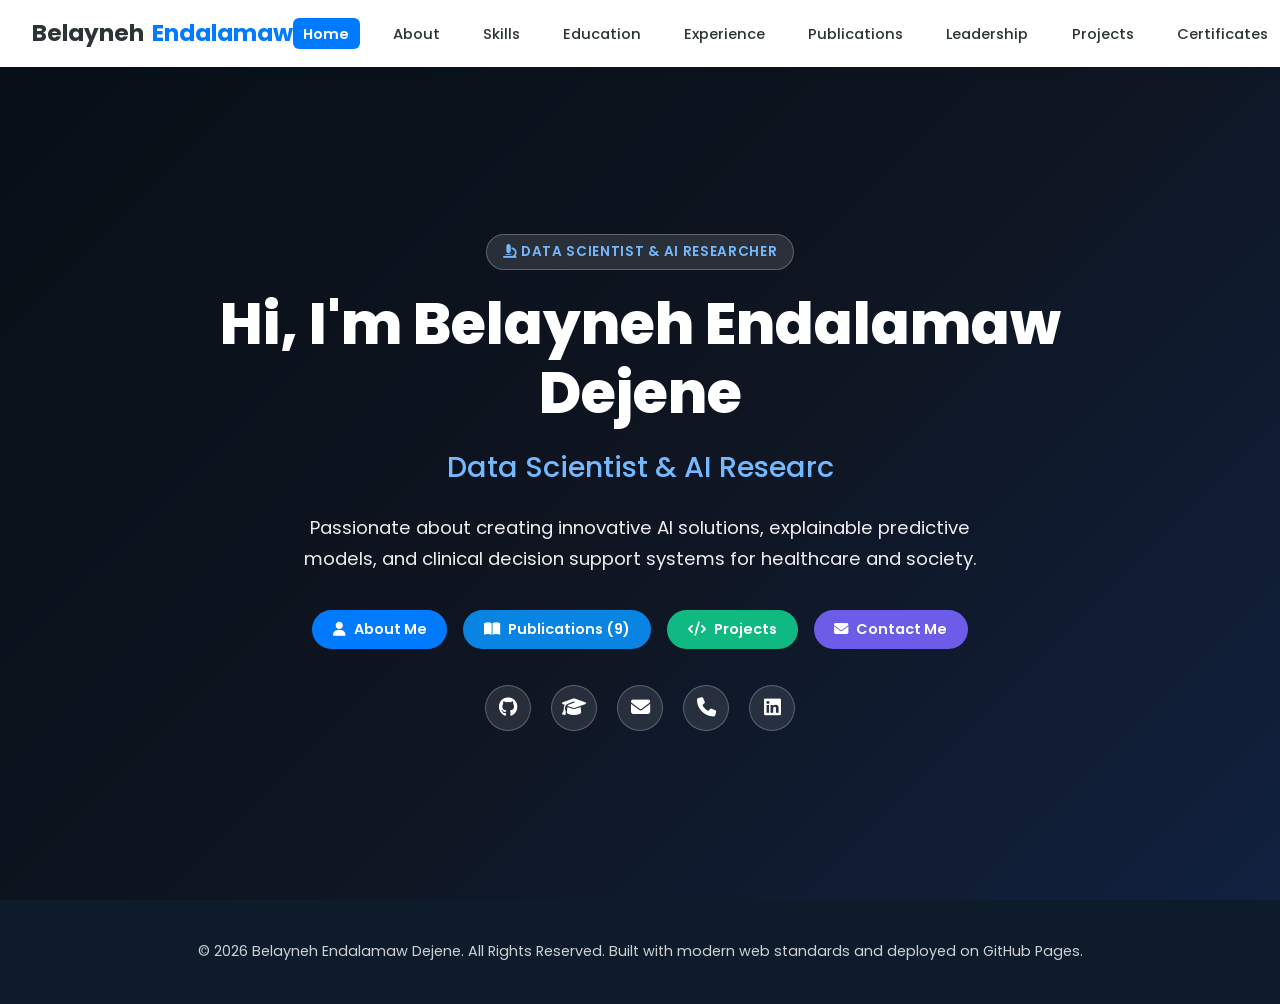
==== commit 7c21ee57: "feat: separate all sections into dedicated tab views with instant tab-based navigation" ====
--- a/index.html
+++ b/index.html
@@ -21,20 +21,20 @@
     <nav class="navbar">
         <div class="nav-content">
             <div class="logo">
-                <a href="#home">Belayneh <span>Endalamaw</span></a>
+                <a href="#home" class="nav-tab-link" data-tab="home">Belayneh <span>Endalamaw</span></a>
             </div>
             
             <ul class="nav-links" id="nav-links">
-                <li><a href="#home" class="active">Home</a></li>
-                <li><a href="#about">About</a></li>
-                <li><a href="#skills">Skills</a></li>
-                <li><a href="#education">Education</a></li>
-                <li><a href="#experience">Experience</a></li>
-                <li><a href="#publications">Publications</a></li>
-                <li><a href="#leadership">Leadership</a></li>
-                <li><a href="#projects">Projects</a></li>
-                <li><a href="#certificates">Certificates</a></li>
-                <li><a href="#contact">Contact</a></li>
+                <li><a href="#home" class="nav-tab-link active" data-tab="home">Home</a></li>
+                <li><a href="#about" class="nav-tab-link" data-tab="about">About</a></li>
+                <li><a href="#skills" class="nav-tab-link" data-tab="skills">Skills</a></li>
+                <li><a href="#education" class="nav-tab-link" data-tab="education">Education</a></li>
+                <li><a href="#experience" class="nav-tab-link" data-tab="experience">Experience</a></li>
+                <li><a href="#publications" class="nav-tab-link" data-tab="publications">Publications</a></li>
+                <li><a href="#leadership" class="nav-tab-link" data-tab="leadership">Leadership</a></li>
+                <li><a href="#projects" class="nav-tab-link" data-tab="projects">Projects</a></li>
+                <li><a href="#certificates" class="nav-tab-link" data-tab="certificates">Certificates</a></li>
+                <li><a href="#contact" class="nav-tab-link" data-tab="contact">Contact</a></li>
             </ul>
 
             <div class="nav-actions">
@@ -48,819 +48,836 @@
         </div>
     </nav>
 
-    <!-- Home Section -->
-    <section id="home" class="home">
-        <div class="home-overlay"></div>
-        <div class="home-content">
-            <div class="home-badge">
-                <i class="fas fa-microscope"></i> Data Scientist & AI Researcher
-            </div>
-            <h1>Hi, I'm Belayneh Endalamaw Dejene</h1>
-            <h3><span id="typed-text"></span></h3>
-            <p>Passionate about creating innovative AI solutions, explainable predictive models, and clinical decision support systems for healthcare and society.</p>
-            
-            <div class="social-icons">
-                <a href="https://github.com/belzman" target="_blank" rel="noopener noreferrer" title="GitHub"><i class="fab fa-github"></i></a>
-                <a href="https://scholar.google.com" target="_blank" rel="noopener noreferrer" title="Google Scholar"><i class="fas fa-graduation-cap"></i></a>
-                <a href="mailto:belzman2011@gmail.com" target="_blank" title="Email"><i class="fas fa-envelope"></i></a>
-                <a href="tel:+251915306380" title="Phone"><i class="fas fa-phone"></i></a>
-                <a href="https://linkedin.com" target="_blank" rel="noopener noreferrer" title="LinkedIn"><i class="fab fa-linkedin"></i></a>
-            </div>
-        </div>
-    </section>
-
-    <!-- About Section -->
-    <section id="about" class="about">
-        <h2 class="section-title">About Me</h2>
-        <div class="about-content">
-            <div class="about-img">
-                <img src="assets/images/profile.png" alt="Belayneh Endalamaw Dejene Profile Picture">
-            </div>
-            <div class="about-text">
-                <div class="text-content">
-                    <p class="about-description">
-                        Belayneh Endalamaw Dejene is an accomplished data scientist, artificial intelligence researcher, and university lecturer with an extensive background in information science, predictive modeling, machine learning, and healthcare analytics. Belayneh began his academic journey by obtaining a Bachelor's degree in Information Science from the University of Gondar, Ethiopia, in 2018. He then completed a Master of Science in Data Science and Analytics at the same university in 2021 with distinction.
-                    </p>
-
-                    <div class="expandable-content" id="expandable-content">
-                        <p>
-                            Currently, Belayneh is pursuing his <strong>PhD in Data Science at Bahir Dar University's Institute of Technology</strong> (since 2022). He is also serving as a <strong>Data Scientist and Analyst at the Armauer Hansen Research Institute (AHRI)</strong> under the <em>Data Science Without Borders (DSWB)</em> project, supported by the African Population and Health Research Center (APHRC).
+    <main>
+        <!-- Home Section (Tab) -->
+        <section id="home" class="tab-content active home">
+            <div class="home-overlay"></div>
+            <div class="home-content">
+                <div class="home-badge">
+                    <i class="fas fa-microscope"></i> Data Scientist & AI Researcher
+                </div>
+                <h1>Hi, I'm Belayneh Endalamaw Dejene</h1>
+                <h3><span id="typed-text"></span></h3>
+                <p>Passionate about creating innovative AI solutions, explainable predictive models, and clinical decision support systems for healthcare and society.</p>
+                
+                <div class="home-cta-buttons">
+                    <button class="btn btn-primary" data-switch-tab="about">
+                        <i class="fas fa-user"></i> About Me
+                    </button>
+                    <button class="btn btn-primary" data-switch-tab="publications" style="background: #0984e3;">
+                        <i class="fas fa-book-open"></i> Publications (9)
+                    </button>
+                    <button class="btn btn-primary" data-switch-tab="projects" style="background: #10b981;">
+                        <i class="fas fa-code"></i> Projects
+                    </button>
+                    <button class="btn btn-primary" data-switch-tab="contact" style="background: #6c5ce7;">
+                        <i class="fas fa-envelope"></i> Contact Me
+                    </button>
+                </div>
+
+                <div class="social-icons">
+                    <a href="https://github.com/belzman" target="_blank" rel="noopener noreferrer" title="GitHub"><i class="fab fa-github"></i></a>
+                    <a href="https://scholar.google.com" target="_blank" rel="noopener noreferrer" title="Google Scholar"><i class="fas fa-graduation-cap"></i></a>
+                    <a href="mailto:belzman2011@gmail.com" target="_blank" title="Email"><i class="fas fa-envelope"></i></a>
+                    <a href="tel:+251915306380" title="Phone"><i class="fas fa-phone"></i></a>
+                    <a href="https://linkedin.com" target="_blank" rel="noopener noreferrer" title="LinkedIn"><i class="fab fa-linkedin"></i></a>
+                </div>
+            </div>
+        </section>
+
+        <!-- About Section (Tab) -->
+        <section id="about" class="tab-content about">
+            <h2 class="section-title">About Me</h2>
+            <div class="about-content">
+                <div class="about-img">
+                    <img src="assets/images/profile.png" alt="Belayneh Endalamaw Dejene Profile Picture">
+                </div>
+                <div class="about-text">
+                    <div class="text-content">
+                        <p class="about-description">
+                            Belayneh Endalamaw Dejene is an accomplished data scientist, artificial intelligence researcher, and university lecturer with an extensive background in information science, predictive modeling, machine learning, and healthcare analytics. Belayneh began his academic journey by obtaining a Bachelor's degree in Information Science from the University of Gondar, Ethiopia, in 2018. He then completed a Master of Science in Data Science and Analytics at the same university in 2021 with distinction.
                         </p>
-                        
-                        <p>
-                            Belayneh serves as <strong>Co-Investigator and Lead AI / Machine Learning Engineer</strong> on the prestigious <em>March of Dimes Discovery Research Grant</em> titled <em>"AI-Enhanced Dynamic Risk Stratification and Risk-Responsive Antenatal Care to Prevent Spontaneous Preterm Birth in Ethiopia: A Cluster Randomized Controlled Trial."</em> In this grant, he leads data engineering, predictive feature development, and model integration into the clinical decision-support system.
-                        </p>
-                        
-                        <p>
-                            During his tenure as a Lecturer and Researcher at the University of Gondar College of Informatics, Belayneh has taught undergraduate courses in programming, data structures, algorithms, databases, and applied machine learning, while serving on academic committees, curriculum modernization, and technology transfer initiatives. He previously served as a Data Analyst at the Ethiopian Commodity Exchange (ECX), conducting quantitative price volatility analyses.
-                        </p>
-                        
-                        <p>
-                            Belayneh has published <strong>9 peer-reviewed research papers</strong> in international journals including <em>HIV Medicine</em>, <em>BMC Public Health</em>, <em>BMC Infectious Diseases</em>, <em>BMC Pregnancy and Childbirth</em>, <em>Italian Journal of Pediatrics</em>, <em>BMC Medical Informatics and Decision Making</em>, and <em>IEEE NIGERCON</em>.
-                        </p>
-                        
-                        <p>
-                            <strong>Research areas:</strong> Artificial Intelligence, Machine Learning, Deep Learning, Explainable & Interpretable AI (XAI), Clinical Decision Support Systems, Healthcare Analytics, Natural Language Processing, Computer Vision, and Digital Twin Simulation for people living with HIV.
-                        </p>
-                    </div>
-                </div>
-                
-                <button class="read-more-btn" id="read-more-btn">See More</button>
-                
-                <div class="personal-info">
-                    <div class="info-item">
-                        <span class="info-title">Email:</span>
-                        <span class="info-value">belzman2011@gmail.com / Belayneh.endalamaw@uog.edu.et</span>
-                    </div>
-                    <div class="info-item">
-                        <span class="info-title">Location:</span>
-                        <span class="info-value">Addis Ababa & Gondar, Ethiopia</span>
-                    </div>
-                    <div class="info-item">
-                        <span class="info-title">Phone:</span>
-                        <span class="info-value">+251 915 306 380</span>
-                    </div>
-                    <div class="info-item">
-                        <span class="info-title">Affiliations:</span>
-                        <span class="info-value">Armauer Hansen Research Institute & Univ of Gondar</span>
-                    </div>
-                </div>
-            </div>
-        </div>
-    </section>
-
-    <!-- Skills Section -->
-    <section id="skills" class="skills">
-        <div class="skills-intro">
-            <h2 class="section-title">Technical Skills</h2>
-            <p>Proficient in modern artificial intelligence, explainable ML, and healthcare computational technologies</p>
-        </div>
-
-        <div class="skill-grid">
-            <!-- Skill 1 -->
-            <article class="skill-card">
-                <div class="skill-media">
-                    <img src="https://images.unsplash.com/photo-1576091160399-112ba8d25d1d?auto=format&fit=crop&w=900&q=80" alt="Healthcare AI & Clinical Decision Support" loading="lazy">
-                </div>
-                <div class="skill-body">
-                    <div class="skill-heading">
-                        <h3>Clinical AI & Health Informatics</h3>
-                        <p>Deploying predictive modeling and risk stratification for maternal health, HIV, and epidemiology.</p>
-                    </div>
-                    <div class="skill-list">
-                        <div>
-                            <div class="skill-row"><span>Python</span><span class="skill-percent">95%</span></div>
-                            <div class="skill-bar-track"><div class="skill-bar-fill" style="width: 95%;"></div></div>
-                        </div>
-                        <div>
-                            <div class="skill-row"><span>PyTorch / Scikit-Learn</span><span class="skill-percent">92%</span></div>
-                            <div class="skill-bar-track"><div class="skill-bar-fill" style="width: 92%;"></div></div>
-                        </div>
-                        <div>
-                            <div class="skill-row"><span>OMOP-CDM / Clinical Informatics</span><span class="skill-percent">88%</span></div>
-                            <div class="skill-bar-track"><div class="skill-bar-fill" style="width: 88%;"></div></div>
-                        </div>
-                    </div>
-                    <div class="skill-tags">
-                        <span class="skill-tag">Clinical Decision Support</span>
-                        <span class="skill-tag">Risk Stratification</span>
-                        <span class="skill-tag">OMOP-CDM</span>
-                        <span class="skill-tag">Digital Twins</span>
-                    </div>
-                </div>
-            </article>
-
-            <!-- Skill 2 -->
-            <article class="skill-card">
-                <div class="skill-media">
-                    <img src="https://images.unsplash.com/photo-1620712943543-bcc4688e7485?auto=format&fit=crop&w=900&q=80" alt="Explainable AI" loading="lazy">
-                </div>
-                <div class="skill-body">
-                    <div class="skill-heading">
-                        <h3>Explainable AI (XAI)</h3>
-                        <p>Providing transparent, clinician-interpretable attributions to bridge the algorithmic trust gap.</p>
-                    </div>
-                    <div class="skill-list">
-                        <div>
-                            <div class="skill-row"><span>SHAP (TreeSHAP & KernelSHAP)</span><span class="skill-percent">95%</span></div>
-                            <div class="skill-bar-track"><div class="skill-bar-fill" style="width: 95%;"></div></div>
-                        </div>
-                        <div>
-                            <div class="skill-row"><span>LIME & Partial Dependence</span><span class="skill-percent">90%</span></div>
-                            <div class="skill-bar-track"><div class="skill-bar-fill" style="width: 90%;"></div></div>
-                        </div>
-                        <div>
-                            <div class="skill-row"><span>Model Calibration & Fairness</span><span class="skill-percent">92%</span></div>
-                            <div class="skill-bar-track"><div class="skill-bar-fill" style="width: 92%;"></div></div>
-                        </div>
-                    </div>
-                    <div class="skill-tags">
-                        <span class="skill-tag">SHAP</span>
-                        <span class="skill-tag">LIME</span>
-                        <span class="skill-tag">Feature Importance</span>
-                        <span class="skill-tag">Clinical Trust</span>
-                    </div>
-                </div>
-            </article>
-
-            <!-- Skill 3 -->
-            <article class="skill-card">
-                <div class="skill-media">
-                    <img src="https://images.unsplash.com/photo-1677442136019-21780ecad995?auto=format&fit=crop&w=900&q=80" alt="Generative AI & LLMs" loading="lazy">
-                </div>
-                <div class="skill-body">
-                    <div class="skill-heading">
+
+                        <div class="expandable-content" id="expandable-content">
+                            <p>
+                                Currently, Belayneh is pursuing his <strong>PhD in Data Science at Bahir Dar University's Institute of Technology</strong> (since 2022). He is also serving as a <strong>Data Scientist and Analyst at the Armauer Hansen Research Institute (AHRI)</strong> under the <em>Data Science Without Borders (DSWB)</em> project, supported by the African Population and Health Research Center (APHRC).
+                            </p>
+                            
+                            <p>
+                                Belayneh serves as <strong>Co-Investigator and Lead AI / Machine Learning Engineer</strong> on the prestigious <em>March of Dimes Discovery Research Grant</em> titled <em>"AI-Enhanced Dynamic Risk Stratification and Risk-Responsive Antenatal Care to Prevent Spontaneous Preterm Birth in Ethiopia: A Cluster Randomized Controlled Trial."</em> In this grant, he leads data engineering, predictive feature development, and model integration into the clinical decision-support system.
+                            </p>
+                            
+                            <p>
+                                During his tenure as a Lecturer and Researcher at the University of Gondar College of Informatics, Belayneh has taught undergraduate courses in programming, data structures, algorithms, databases, and applied machine learning, while serving on academic committees, curriculum modernization, and technology transfer initiatives. He previously served as a Data Analyst at the Ethiopian Commodity Exchange (ECX), conducting quantitative price volatility analyses.
+                            </p>
+                            
+                            <p>
+                                Belayneh has published <strong>9 peer-reviewed research papers</strong> in international journals including <em>HIV Medicine</em>, <em>BMC Public Health</em>, <em>BMC Infectious Diseases</em>, <em>BMC Pregnancy and Childbirth</em>, <em>Italian Journal of Pediatrics</em>, <em>BMC Medical Informatics and Decision Making</em>, and <em>IEEE NIGERCON</em>.
+                            </p>
+                            
+                            <p>
+                                <strong>Research areas:</strong> Artificial Intelligence, Machine Learning, Deep Learning, Explainable & Interpretable AI (XAI), Clinical Decision Support Systems, Healthcare Analytics, Natural Language Processing, Computer Vision, and Digital Twin Simulation for people living with HIV.
+                            </p>
+                        </div>
+                    </div>
+                    
+                    <button class="read-more-btn" id="read-more-btn">See More</button>
+                    
+                    <div class="personal-info">
+                        <div class="info-item">
+                            <span class="info-title">Email:</span>
+                            <span class="info-value">belzman2011@gmail.com / Belayneh.endalamaw@uog.edu.et</span>
+                        </div>
+                        <div class="info-item">
+                            <span class="info-title">Location:</span>
+                            <span class="info-value">Addis Ababa & Gondar, Ethiopia</span>
+                        </div>
+                        <div class="info-item">
+                            <span class="info-title">Phone:</span>
+                            <span class="info-value">+251 915 306 380</span>
+                        </div>
+                        <div class="info-item">
+                            <span class="info-title">Affiliations:</span>
+                            <span class="info-value">Armauer Hansen Research Institute & Univ of Gondar</span>
+                        </div>
+                    </div>
+                </div>
+            </div>
+        </section>
+
+        <!-- Skills Section (Tab) -->
+        <section id="skills" class="tab-content skills">
+            <div class="skills-intro">
+                <h2 class="section-title">Technical Skills</h2>
+                <p>Proficient in modern artificial intelligence, explainable ML, and healthcare computational technologies</p>
+            </div>
+
+            <div class="skill-grid">
+                <!-- Skill 1 -->
+                <article class="skill-card">
+                    <div class="skill-media">
+                        <img src="https://images.unsplash.com/photo-1576091160399-112ba8d25d1d?auto=format&fit=crop&w=900&q=80" alt="Healthcare AI & Clinical Decision Support" loading="lazy">
+                    </div>
+                    <div class="skill-body">
+                        <div class="skill-heading">
+                            <h3>Clinical AI & Health Informatics</h3>
+                            <p>Deploying predictive modeling and risk stratification for maternal health, HIV, and epidemiology.</p>
+                        </div>
+                        <div class="skill-list">
+                            <div>
+                                <div class="skill-row"><span>Python</span><span class="skill-percent">95%</span></div>
+                                <div class="skill-bar-track"><div class="skill-bar-fill" style="width: 95%;"></div></div>
+                            </div>
+                            <div>
+                                <div class="skill-row"><span>PyTorch / Scikit-Learn</span><span class="skill-percent">92%</span></div>
+                                <div class="skill-bar-track"><div class="skill-bar-fill" style="width: 92%;"></div></div>
+                            </div>
+                            <div>
+                                <div class="skill-row"><span>OMOP-CDM / Clinical Informatics</span><span class="skill-percent">88%</span></div>
+                                <div class="skill-bar-track"><div class="skill-bar-fill" style="width: 88%;"></div></div>
+                            </div>
+                        </div>
+                        <div class="skill-tags">
+                            <span class="skill-tag">Clinical Decision Support</span>
+                            <span class="skill-tag">Risk Stratification</span>
+                            <span class="skill-tag">OMOP-CDM</span>
+                            <span class="skill-tag">Digital Twins</span>
+                        </div>
+                    </div>
+                </article>
+
+                <!-- Skill 2 -->
+                <article class="skill-card">
+                    <div class="skill-media">
+                        <img src="https://images.unsplash.com/photo-1620712943543-bcc4688e7485?auto=format&fit=crop&w=900&q=80" alt="Explainable AI" loading="lazy">
+                    </div>
+                    <div class="skill-body">
+                        <div class="skill-heading">
+                            <h3>Explainable AI (XAI)</h3>
+                            <p>Providing transparent, clinician-interpretable attributions to bridge the algorithmic trust gap.</p>
+                        </div>
+                        <div class="skill-list">
+                            <div>
+                                <div class="skill-row"><span>SHAP (TreeSHAP & KernelSHAP)</span><span class="skill-percent">95%</span></div>
+                                <div class="skill-bar-track"><div class="skill-bar-fill" style="width: 95%;"></div></div>
+                            </div>
+                            <div>
+                                <div class="skill-row"><span>LIME & Partial Dependence</span><span class="skill-percent">90%</span></div>
+                                <div class="skill-bar-track"><div class="skill-bar-fill" style="width: 90%;"></div></div>
+                            </div>
+                            <div>
+                                <div class="skill-row"><span>Model Calibration & Fairness</span><span class="skill-percent">92%</span></div>
+                                <div class="skill-bar-track"><div class="skill-bar-fill" style="width: 92%;"></div></div>
+                            </div>
+                        </div>
+                        <div class="skill-tags">
+                            <span class="skill-tag">SHAP</span>
+                            <span class="skill-tag">LIME</span>
+                            <span class="skill-tag">Feature Importance</span>
+                            <span class="skill-tag">Clinical Trust</span>
+                        </div>
+                    </div>
+                </article>
+
+                <!-- Skill 3 -->
+                <article class="skill-card">
+                    <div class="skill-media">
+                        <img src="https://images.unsplash.com/photo-1677442136019-21780ecad995?auto=format&fit=crop&w=900&q=80" alt="Generative AI & LLMs" loading="lazy">
+                    </div>
+                    <div class="skill-body">
+                        <div class="skill-heading">
+                            <h3>Generative AI & LLMs</h3>
+                            <p>Building controllable RAG pipelines, bilingual assistants, and conversational medical agents.</p>
+                        </div>
+                        <div class="skill-list">
+                            <div>
+                                <div class="skill-row"><span>Google Gemini 2.0 / OpenAI APIs</span><span class="skill-percent">92%</span></div>
+                                <div class="skill-bar-track"><div class="skill-bar-fill" style="width: 92%;"></div></div>
+                            </div>
+                            <div>
+                                <div class="skill-row"><span>RAG Systems / ChromaDB</span><span class="skill-percent">90%</span></div>
+                                <div class="skill-bar-track"><div class="skill-bar-fill" style="width: 90%;"></div></div>
+                            </div>
+                            <div>
+                                <div class="skill-row"><span>Bilingual NLP (English & Amharic)</span><span class="skill-percent">94%</span></div>
+                                <div class="skill-bar-track"><div class="skill-bar-fill" style="width: 94%;"></div></div>
+                            </div>
+                        </div>
+                        <div class="skill-tags">
+                            <span class="skill-tag">RAG</span>
+                            <span class="skill-tag">ChromaDB</span>
+                            <span class="skill-tag">Gemini 2.0</span>
+                            <span class="skill-tag">Vector Search</span>
+                        </div>
+                    </div>
+                </article>
+
+                <!-- Skill 4 -->
+                <article class="skill-card">
+                    <div class="skill-media">
+                        <img src="https://images.unsplash.com/photo-1635070041078-e363dbe005cb?auto=format&fit=crop&w=900&q=80" alt="Computer Vision" loading="lazy">
+                    </div>
+                    <div class="skill-body">
+                        <div class="skill-heading">
+                            <h3>Computer Vision & Deep Learning</h3>
+                            <p>Implementing visual intelligence for medical imaging, diagnostic support, and object classification.</p>
+                        </div>
+                        <div class="skill-list">
+                            <div>
+                                <div class="skill-row"><span>PyTorch / Torchvision</span><span class="skill-percent">90%</span></div>
+                                <div class="skill-bar-track"><div class="skill-bar-fill" style="width: 90%;"></div></div>
+                            </div>
+                            <div>
+                                <div class="skill-row"><span>TensorFlow / Keras</span><span class="skill-percent">88%</span></div>
+                                <div class="skill-bar-track"><div class="skill-bar-fill" style="width: 88%;"></div></div>
+                            </div>
+                            <div>
+                                <div class="skill-row"><span>Vision Transformers (ViT)</span><span class="skill-percent">85%</span></div>
+                                <div class="skill-bar-track"><div class="skill-bar-fill" style="width: 85%;"></div></div>
+                            </div>
+                        </div>
+                        <div class="skill-tags">
+                            <span class="skill-tag">PyTorch</span>
+                            <span class="skill-tag">TensorFlow</span>
+                            <span class="skill-tag">CNNs</span>
+                            <span class="skill-tag">Vision Transformers</span>
+                        </div>
+                    </div>
+                </article>
+
+                <!-- Skill 5 -->
+                <article class="skill-card">
+                    <div class="skill-media">
+                        <img src="https://images.unsplash.com/photo-1551288049-bebda4e38f71?auto=format&fit=crop&w=900&q=80" alt="Data Analytics" loading="lazy">
+                    </div>
+                    <div class="skill-body">
+                        <div class="skill-heading">
+                            <h3>Data Science & Big Data Analytics</h3>
+                            <p>Extracting high-value actionable insights from demographic, agricultural, and clinical datasets.</p>
+                        </div>
+                        <div class="skill-list">
+                            <div>
+                                <div class="skill-row"><span>PostgreSQL / SQL</span><span class="skill-percent">94%</span></div>
+                                <div class="skill-bar-track"><div class="skill-bar-fill" style="width: 94%;"></div></div>
+                            </div>
+                            <div>
+                                <div class="skill-row"><span>Pandas / NumPy / SciPy</span><span class="skill-percent">95%</span></div>
+                                <div class="skill-bar-track"><div class="skill-bar-fill" style="width: 95%;"></div></div>
+                            </div>
+                            <div>
+                                <div class="skill-row"><span>Power BI / Tableau / R</span><span class="skill-percent">88%</span></div>
+                                <div class="skill-bar-track"><div class="skill-bar-fill" style="width: 88%;"></div></div>
+                            </div>
+                        </div>
+                        <div class="skill-tags">
+                            <span class="skill-tag">SQL</span>
+                            <span class="skill-tag">Pandas</span>
+                            <span class="skill-tag">Power BI</span>
+                            <span class="skill-tag">Statistical Inference</span>
+                        </div>
+                    </div>
+                </article>
+
+                <!-- Skill 6 -->
+                <article class="skill-card">
+                    <div class="skill-media">
+                        <img src="https://images.unsplash.com/photo-1558494949-ef010cbdcc31?auto=format&fit=crop&w=900&q=80" alt="Full Stack AI" loading="lazy">
+                    </div>
+                    <div class="skill-body">
+                        <div class="skill-heading">
+                            <h3>Full-Stack AI Engineering</h3>
+                            <p>Translating analytical model pipelines into production web applications and microservices.</p>
+                        </div>
+                        <div class="skill-list">
+                            <div>
+                                <div class="skill-row"><span>Flask / FastAPI</span><span class="skill-percent">92%</span></div>
+                                <div class="skill-bar-track"><div class="skill-bar-fill" style="width: 92%;"></div></div>
+                            </div>
+                            <div>
+                                <div class="skill-row"><span>React 18 / Tailwind CSS</span><span class="skill-percent">88%</span></div>
+                                <div class="skill-bar-track"><div class="skill-bar-fill" style="width: 88%;"></div></div>
+                            </div>
+                            <div>
+                                <div class="skill-row"><span>Docker / Git / Linux</span><span class="skill-percent">90%</span></div>
+                                <div class="skill-bar-track"><div class="skill-bar-fill" style="width: 90%;"></div></div>
+                            </div>
+                        </div>
+                        <div class="skill-tags">
+                            <span class="skill-tag">Flask</span>
+                            <span class="skill-tag">React</span>
+                            <span class="skill-tag">Docker</span>
+                            <span class="skill-tag">Git</span>
+                        </div>
+                    </div>
+                </article>
+            </div>
+        </section>
+
+        <!-- Education Section (Tab) -->
+        <section id="education" class="tab-content education">
+            <h2 class="section-title">Education</h2>
+            <div class="timeline">
+                <!-- PhD -->
+                <div class="timeline-item">
+                    <div class="timeline-dot"></div>
+                    <div class="timeline-content">
+                        <h3>Doctor of Philosophy (PhD) in Data Science</h3>
+                        <h4>Bahir Dar University, Institute of Technology</h4>
+                        <p class="period">2022 - Present</p>
+                        <ul>
+                            <li>Specializing in Artificial Intelligence, Explainable AI (XAI), and Healthcare Informatics</li>
+                            <li>Research focus on Digital Twin Simulation for people living with HIV and dynamic risk stratification</li>
+                            <li>Recipient of PhD Studentship under Data Science Without Borders (DSWB) / APHRC at AHRI</li>
+                        </ul>
+                    </div>
+                </div>
+
+                <!-- MSc -->
+                <div class="timeline-item">
+                    <div class="timeline-dot"></div>
+                    <div class="timeline-content">
+                        <h3>Master of Science in Data Science and Analytics</h3>
+                        <h4>University of Gondar</h4>
+                        <p class="period">2019 - 2021</p>
+                        <ul>
+                            <li>Graduated with Distinction in Data Science and Advanced Predictive Modeling</li>
+                            <li>Conducted graduate thesis on homogeneous ensemble machine learning algorithms for maternal health</li>
+                            <li>Co-authored multiple international journal publications during master's tenure</li>
+                        </ul>
+                    </div>
+                </div>
+
+                <!-- BSc -->
+                <div class="timeline-item">
+                    <div class="timeline-dot"></div>
+                    <div class="timeline-content">
+                        <h3>Bachelor of Science in Information Science</h3>
+                        <h4>University of Gondar</h4>
+                        <p class="period">2015 - 2018</p>
+                        <ul>
+                            <li>Comprehensive curriculum in programming, algorithm design, data structures, and database management</li>
+                            <li>Graduated with top academic standing and immediately appointed to the University academic faculty</li>
+                        </ul>
+                    </div>
+                </div>
+            </div>
+        </section>
+
+        <!-- Experience Section (Tab) -->
+        <section id="experience" class="tab-content experience">
+            <h2 class="section-title">Experience</h2>
+            <div class="experience-table">
+                <table>
+                    <thead>
+                        <tr>
+                            <th>Position</th>
+                            <th>Organization</th>
+                            <th>Location</th>
+                            <th>Period</th>
+                            <th>Responsibilities</th>
+                        </tr>
+                    </thead>
+                    <tbody>
+                        <tr>
+                            <td><strong>Data Scientist & Analyst (DSWB Fellow)</strong></td>
+                            <td>Armauer Hansen Research Institute (AHRI)</td>
+                            <td>Addis Ababa, Ethiopia</td>
+                            <td>2025 - Present</td>
+                            <td>
+                                <ul>
+                                    <li>Lead data scientist under the Data Science Without Borders (DSWB) project funded by APHRC</li>
+                                    <li>Conducting advanced machine learning and statistical modeling on high-dimensional clinical and epidemiological surveillance cohorts</li>
+                                    <li>Developing predictive models for infectious disease outcomes, maternal health, and clinical decision readiness</li>
+                                    <li>Collaborating with cross-national multidisciplinary teams across Kenya, Senegal, and the UK</li>
+                                </ul>
+                            </td>
+                        </tr>
+                        <tr>
+                            <td><strong>Co-Investigator & Lead AI Engineer</strong></td>
+                            <td>March of Dimes Discovery Research Grant</td>
+                            <td>Gondar / Addis Ababa, Ethiopia</td>
+                            <td>2024 - Present</td>
+                            <td>
+                                <ul>
+                                    <li>Leading data management, predictive machine learning development, and AI architecture for the randomized clinical trial</li>
+                                    <li>Developing and validating the dynamic risk-stratification model for spontaneous preterm birth prevention</li>
+                                    <li>Integrating calibrated AI model outputs into the T-H2P clinical decision-support system for routine antenatal care (ANC)</li>
+                                    <li>Ensuring clinical interpretability and fairness of AI recommendations for frontline healthcare workers</li>
+                                </ul>
+                            </td>
+                        </tr>
+                        <tr>
+                            <td><strong>Lecturer & Academic Researcher</strong></td>
+                            <td>University of Gondar, College of Informatics</td>
+                            <td>Gondar, Ethiopia</td>
+                            <td>2018 - Present</td>
+                            <td>
+                                <ul>
+                                    <li>Teaching undergraduate and graduate courses in programming, data structures, algorithms, databases, and machine learning</li>
+                                    <li>Supervising undergraduate theses and guiding students in computational projects</li>
+                                    <li>Contributing to university technology transfer, curriculum development, and academic faculty committees</li>
+                                    <li>Conducting funded interdisciplinary research in healthcare AI and public health informatics</li>
+                                </ul>
+                            </td>
+                        </tr>
+                        <tr>
+                            <td><strong>Data Analyst</strong></td>
+                            <td>Ethiopian Commodity Exchange (ECX)</td>
+                            <td>Addis Ababa, Ethiopia</td>
+                            <td>Prior Appointment</td>
+                            <td>
+                                <ul>
+                                    <li>Conducted quantitative econometric data analysis and modeling on agricultural commodity price trends</li>
+                                    <li>Investigated economic factors and market indicators associated with temporal variations in commodity closing prices</li>
+                                    <li>Delivered executive analytical briefings and policy reports for stakeholders</li>
+                                </ul>
+                            </td>
+                        </tr>
+                    </tbody>
+                </table>
+            </div>
+        </section>
+
+        <!-- Publications Section (Tab) -->
+        <section id="publications" class="tab-content publications">
+            <h2 class="section-title">Publications</h2>
+            <div class="publications-grid">
+                <!-- Paper 1 -->
+                <div class="publication-card">
+                    <h3>Artificial intelligence for predicting antiretroviral therapy outcomes in people living with HIV: a systematic review of predictive models, predictors and clinical readiness</h3>
+                    <p class="authors">Authors: <span>Dejene BE</span>, Assabie Y, Tadele M, Adnew B, Tsegaye R, Sintayehu Y, Alemu A, Howe R, Girma T, Tegegne T, Abdissa A.</p>
+                    <p class="conference"><i class="fas fa-book-open"></i> HIV Medicine (Wiley) &bull; 2026</p>
+                    <p class="citation"><i class="fas fa-link"></i> DOI: 10.1111/hiv.70277</p>
+                    <p class="description">Comprehensive systematic review synthesizing global AI and machine learning architectures for predicting ART treatment failure, adherence, and clinical readiness among people living with HIV.</p>
+                    <div class="publication-links">
+                        <a href="https://doi.org/10.1111/hiv.70277" target="_blank" class="btn btn-primary">View Paper</a>
+                    </div>
+                </div>
+
+                <!-- Paper 2 -->
+                <div class="publication-card">
+                    <h3>Predicting abnormal birth weight and identifying associated factors using machine learning in the Hararghe Health and Demographic Surveillance System, Ethiopia</h3>
+                    <p class="authors">Authors: Abdeta S, Diop O, Cygu S, Drame A, Momanyi R, <span>Dejene BE</span>, Tadele M, Sintayehu Y, Barasa M, Woldie M, et al.</p>
+                    <p class="conference"><i class="fas fa-book-open"></i> BMC Public Health &bull; 2026</p>
+                    <p class="citation"><i class="fas fa-link"></i> DOI: 10.1186/s12889-026-28135-0</p>
+                    <p class="description">Utilized large-scale longitudinal surveillance cohort data from eastern Ethiopia to train gradient boosting and ensemble models for identifying maternal determinants of abnormal birth weight.</p>
+                    <div class="publication-links">
+                        <a href="https://doi.org/10.1186/s12889-026-28135-0" target="_blank" class="btn btn-primary">View Paper</a>
+                    </div>
+                </div>
+
+                <!-- Paper 3 -->
+                <div class="publication-card">
+                    <h3>Explainable AI for symptom-based detection of monkeypox: a machine learning approach</h3>
+                    <p class="authors">Authors: <span>Dejene BE</span>, Setegn GM.</p>
+                    <p class="conference"><i class="fas fa-book-open"></i> BMC Infectious Diseases &bull; 2025; 25(1):419</p>
+                    <p class="citation"><i class="fas fa-link"></i> DOI: 10.1186/s12879-025-10738-4</p>
+                    <p class="description">Developed explainable machine learning frameworks with SHAP and LIME to provide frontline clinicians with transparent, feature-level diagnostic explanations for viral outbreak triage.</p>
+                    <div class="publication-links">
+                        <a href="https://doi.org/10.1186/s12879-025-10738-4" target="_blank" class="btn btn-primary">View Paper</a>
+                    </div>
+                </div>
+
+                <!-- Paper 4 -->
+                <div class="publication-card">
+                    <h3>Improving machine learning models through explainable AI for predicting the level of dietary diversity among Ethiopian preschool children</h3>
+                    <p class="authors">Authors: Setegn GM, <span>Dejene BE</span>.</p>
+                    <p class="conference"><i class="fas fa-book-open"></i> Italian Journal of Pediatrics &bull; 2025; 51(1):91</p>
+                    <p class="citation"><i class="fas fa-link"></i> DOI: 10.1186/s13052-025-01892-1</p>
+                    <p class="description">Applied tree ensembles coupled with model-agnostic explainability tools to evaluate policy-actionable determinants of pediatric nutritional diversity scores.</p>
+                    <div class="publication-links">
+                        <a href="https://doi.org/10.1186/s13052-025-01892-1" target="_blank" class="btn btn-primary">View Paper</a>
+                    </div>
+                </div>
+
+                <!-- Paper 5 -->
+                <div class="publication-card">
+                    <h3>Explainable artificial intelligence models for predicting pregnancy termination among reproductive-aged women in six East African countries: machine learning approach</h3>
+                    <p class="authors">Authors: Setegn GM, <span>Dejene BE</span>.</p>
+                    <p class="conference"><i class="fas fa-book-open"></i> BMC Pregnancy and Childbirth &bull; 2024; 24(1):600</p>
+                    <p class="citation"><i class="fas fa-link"></i> DOI: 10.1186/s12884-024-06773-9</p>
+                    <p class="description">Cross-country demographic analysis across Ethiopia, Kenya, Uganda, Tanzania, Rwanda, and Burundi investigating maternal health determinants using interpretable machine learning.</p>
+                    <div class="publication-links">
+                        <a href="https://doi.org/10.1186/s12884-024-06773-9" target="_blank" class="btn btn-primary">View Paper</a>
+                    </div>
+                </div>
+
+                <!-- Paper 6 -->
+                <div class="publication-card">
+                    <h3>Explainable artificial intelligence models for birth weight prediction based on maternal parameters in Ethiopia</h3>
+                    <p class="authors">Authors: Setegn GM, Engda AA, Worku WK, <span>Dejene BE</span>, Salau AO, Asnake NW.</p>
+                    <p class="conference"><i class="fas fa-book-open"></i> 2024 IEEE 5th International Conference on Electro-Computing Technologies (NIGERCON)</p>
+                    <p class="citation"><i class="fas fa-link"></i> DOI: 10.1109/NIGERCON62786.2024.10927388</p>
+                    <p class="description">IEEE conference paper presenting an explainable birth weight estimation model for resource-constrained clinics lacking ultrasound equipment.</p>
+                    <div class="publication-links">
+                        <a href="https://doi.org/10.1109/NIGERCON62786.2024.10927388" target="_blank" class="btn btn-primary">View Paper</a>
+                    </div>
+                </div>
+
+                <!-- Paper 7 -->
+                <div class="publication-card">
+                    <h3>Explainable and interpretable dry beans classification using soft voting classifier</h3>
+                    <p class="authors">Authors: <span>Dejene BE</span>, Setegn GM, Belay S.</p>
+                    <p class="conference"><i class="fas fa-book-open"></i> Data Science for Agriculture in Africa (DAAfrica@CARI 2024)</p>
+                    <p class="citation"><i class="fas fa-calendar-alt"></i> Published in 2025: 24-38</p>
+                    <p class="description">High-accuracy soft voting ensemble classifying agricultural crop grains with transparent morphological feature attribution.</p>
+                    <div class="publication-links">
+                        <a href="https://github.com/belzman" target="_blank" class="btn btn-primary">View Paper</a>
+                    </div>
+                </div>
+
+                <!-- Paper 8 -->
+                <div class="publication-card">
+                    <h3>Predicting the level of anemia among Ethiopian pregnant women using homogeneous ensemble machine learning algorithm</h3>
+                    <p class="authors">Authors: <span>Dejene BE</span>, Abuhay TM, Bogale DS.</p>
+                    <p class="conference"><i class="fas fa-book-open"></i> BMC Medical Informatics and Decision Making &bull; 2022; 22(1):247</p>
+                    <p class="citation"><i class="fas fa-link"></i> DOI: 10.1186/s12911-022-01992-6</p>
+                    <p class="description">Developed and validated homogeneous ensemble models for predicting anemia severity in routine antenatal screening, contributing to maternal healthcare improvement.</p>
+                    <div class="publication-links">
+                        <a href="https://doi.org/10.1186/s12911-022-01992-6" target="_blank" class="btn btn-primary">View Paper</a>
+                    </div>
+                </div>
+
+                <!-- Paper 9 -->
+                <div class="publication-card">
+                    <h3>Predicting perinatal mortality based on maternal health status and health insurance service using homogeneous ensemble machine learning methods</h3>
+                    <p class="authors">Authors: Bogale DS, Abuhay TM, <span>Dejene BE</span>.</p>
+                    <p class="conference"><i class="fas fa-book-open"></i> BMC Medical Informatics and Decision Making &bull; 2022; 22(1):341</p>
+                    <p class="citation"><i class="fas fa-link"></i> DOI: 10.1186/s12911-022-02084-1</p>
+                    <p class="description">Pioneered machine learning risk prediction for perinatal mortality based on maternal health records and community health insurance coverage in Ethiopia.</p>
+                    <div class="publication-links">
+                        <a href="https://doi.org/10.1186/s12911-022-02084-1" target="_blank" class="btn btn-primary">View Paper</a>
+                    </div>
+                </div>
+            </div>
+        </section>
+
+        <!-- Leadership Section (Tab) -->
+        <section id="leadership" class="tab-content leadership">
+            <h2 class="section-title">Leadership</h2>
+            <div class="experience-table">
+                <table>
+                    <thead>
+                        <tr>
+                            <th>Role</th>
+                            <th>Organization</th>
+                            <th>Period</th>
+                            <th>Key Responsibilities</th>
+                        </tr>
+                    </thead>
+                    <tbody>
+                        <tr>
+                            <td><strong>AI & Machine Learning Lead (Co-Investigator)</strong></td>
+                            <td>March of Dimes Discovery Research Grant</td>
+                            <td>2024 - Present</td>
+                            <td>
+                                <ul>
+                                    <li>Directing the AI research component and dynamic risk stratification architecture for the preterm birth randomized clinical trial</li>
+                                    <li>Supervising model validation and clinical safety auditing across healthcare facilities</li>
+                                    <li>Leading technical synchronization between medical clinicians and data engineering teams</li>
+                                </ul>
+                            </td>
+                        </tr>
+                        <tr>
+                            <td><strong>Research Fellow & Data Analytics Lead</strong></td>
+                            <td>Data Science Without Borders (AHRI / APHRC)</td>
+                            <td>2025 - Present</td>
+                            <td>
+                                <ul>
+                                    <li>Representing AHRI in regional research workshops and international scientific meetings</li>
+                                    <li>Mentoring junior research assistants in statistical computing and machine learning workflows</li>
+                                    <li>Leading data standardization and OMOP-CDM mapping initiatives</li>
+                                </ul>
+                            </td>
+                        </tr>
+                        <tr>
+                            <td><strong>Academic Committee Member & Course Chair</strong></td>
+                            <td>University of Gondar, College of Informatics</td>
+                            <td>2019 - Present</td>
+                            <td>
+                                <ul>
+                                    <li>Serving on department curriculum revision and academic quality assurance committees</li>
+                                    <li>Organizing faculty technology seminars, hackathons, and research development workshops</li>
+                                    <li>Mentoring undergraduate students in artificial intelligence projects and capstone research</li>
+                                </ul>
+                            </td>
+                        </tr>
+                        <tr>
+                            <td><strong>Scientific Contributor & Presenter</strong></td>
+                            <td>Deep Learning Indaba & Black in AI @ NeurIPS</td>
+                            <td>2023 - Present</td>
+                            <td>
+                                <ul>
+                                    <li>Active participation in pan-African AI capacity building and diversity initiatives</li>
+                                    <li>Presenting research findings on explainable AI in maternal health and infectious diseases</li>
+                                </ul>
+                            </td>
+                        </tr>
+                    </tbody>
+                </table>
+            </div>
+        </section>
+
+        <!-- Projects Section (Tab) -->
+        <section id="projects" class="tab-content projects">
+            <h2 class="section-title">Projects</h2>
+            <div class="projects-grid">
+                <!-- Project 1: ARTist -->
+                <div class="project-card">
+                    <h3>ARTist: AI-Driven Antiretroviral Therapy Clinical Decision Support & Bilingual RAG Platform</h3>
+                    <div class="project-content">
+                        <div class="project-image">
+                            <img src="https://images.unsplash.com/photo-1576091160550-2173dba999ef?auto=format&fit=crop&w=800&q=80" alt="ARTist Clinical AI Platform">
+                        </div>
+                        <div class="project-info">
+                            <p>Developed an enterprise-grade, guideline-grounded clinical decision intelligence platform for HIV/ART care pathways. Features calibrated machine learning for treatment failure risk estimation, care-cascade longitudinal monitoring, and a bilingual (English and Amharic) RAG assistant powered by Google Gemini 2.0 and ChromaDB referencing Ethiopian and WHO guidelines.</p>
+                            <div class="project-tags">
+                                <span>Python</span>
+                                <span>Flask</span>
+                                <span>React 18</span>
+                                <span>Tailwind CSS</span>
+                                <span>ChromaDB</span>
+                                <span>Gemini 2.0</span>
+                                <span>PostgreSQL</span>
+                                <span>Scikit-Learn</span>
+                                <span>Docker</span>
+                            </div>
+                            <div class="project-links">
+                                <a href="https://github.com/belzman/ARTist" target="_blank" class="btn btn-primary">View Project / Code</a>
+                            </div>
+                        </div>
+                    </div>
+                </div>
+
+                <!-- Project 2: ClimAI-Africa -->
+                <div class="project-card">
+                    <h3>ClimAI-Africa: Climate-Respiratory Disease Forecasting & Geospatial Warning Platform</h3>
+                    <div class="project-content">
+                        <div class="project-image">
+                            <img src="https://images.unsplash.com/photo-1534088568595-a066f410bcda?auto=format&fit=crop&w=800&q=80" alt="ClimAI-Africa">
+                        </div>
+                        <div class="project-info">
+                            <p>A machine learning platform integrating meteorological satellite variables (temperature, humidity, rainfall) and atmospheric particulate data with hospital respiratory admissions to forecast seasonal disease surges across African sub-regions.</p>
+                            <div class="project-tags">
+                                <span>Python</span>
+                                <span>PyTorch</span>
+                                <span>GeoPandas</span>
+                                <span>XGBoost</span>
+                                <span>Streamlit</span>
+                                <span>FastAPI</span>
+                                <span>Scikit-Learn</span>
+                            </div>
+                            <div class="project-links">
+                                <a href="https://github.com/belzman/ClimAI-Africa" target="_blank" class="btn btn-primary">View Project / Code</a>
+                            </div>
+                        </div>
+                    </div>
+                </div>
+
+                <!-- Project 3: Preterm Birth Risk Stratifier -->
+                <div class="project-card">
+                    <h3>Spontaneous Preterm Birth Dynamic Risk Stratification System</h3>
+                    <div class="project-content">
+                        <div class="project-image">
+                            <img src="https://images.unsplash.com/photo-1516549655169-df83a0774514?auto=format&fit=crop&w=800&q=80" alt="Preterm Birth Risk Stratifier">
+                        </div>
+                        <div class="project-info">
+                            <p>Developed under the March of Dimes Discovery Research Grant. Deploys homogeneous ensemble machine learning to model maternal demographic, nutritional, and clinical markers, delivering risk-responsive antenatal care pathways into routine health center workflows.</p>
+                            <div class="project-tags">
+                                <span>Python</span>
+                                <span>Ensemble ML</span>
+                                <span>Explainable AI (SHAP)</span>
+                                <span>PostgreSQL</span>
+                                <span>FastAPI</span>
+                                <span>Maternal Health</span>
+                            </div>
+                            <div class="project-links">
+                                <a href="https://github.com/belzman/My_portifolio" target="_blank" class="btn btn-primary">View Project / Code</a>
+                            </div>
+                        </div>
+                    </div>
+                </div>
+
+                <!-- Project 4: Clinical Trial Audit System -->
+                <div class="project-card">
+                    <h3>Clinical Trial Intelligent Quality Audit & Data Assurance System</h3>
+                    <div class="project-content">
+                        <div class="project-image">
+                            <img src="https://images.unsplash.com/photo-1454165804606-c3d57bc86b40?auto=format&fit=crop&w=800&q=80" alt="Clinical Trial Audit System">
+                        </div>
+                        <div class="project-info">
+                            <p>Automated reconciliation, data anomaly detection, and protocol compliance audit system designed for multi-center epidemiological and clinical trials across healthcare institutions in Africa.</p>
+                            <div class="project-tags">
+                                <span>Python</span>
+                                <span>Pandas</span>
+                                <span>PostgreSQL</span>
+                                <span>React</span>
+                                <span>Docker</span>
+                                <span>Clinical QA</span>
+                            </div>
+                            <div class="project-links">
+                                <a href="https://github.com/belzman/clinical-trial-audit-system" target="_blank" class="btn btn-primary">View Project / Code</a>
+                            </div>
+                        </div>
+                    </div>
+                </div>
+
+                <!-- Project 5: OMOP-CDM -->
+                <div class="project-card">
+                    <h3>OMOP-CDM Health Data Standardization & OHDSI Pipeline</h3>
+                    <div class="project-content">
+                        <div class="project-image">
+                            <img src="https://images.unsplash.com/photo-1504868584819-f8e8b4b6d7e3?auto=format&fit=crop&w=800&q=80" alt="OMOP-CDM Standardization">
+                        </div>
+                        <div class="project-info">
+                            <p>Standardization pipeline converting Ethiopian electronic health records and demographic surveillance datasets into the international OMOP Common Data Model (OHDSI) for multi-site federated clinical research.</p>
+                            <div class="project-tags">
+                                <span>SQL</span>
+                                <span>WhiteRabbit</span>
+                                <span>PostgreSQL</span>
+                                <span>OMOP CDM v5.4</span>
+                                <span>ETL</span>
+                                <span>OHDSI</span>
+                            </div>
+                            <div class="project-links">
+                                <a href="https://github.com/belzman/OMOP" target="_blank" class="btn btn-primary">View Project / Code</a>
+                            </div>
+                        </div>
+                    </div>
+                </div>
+            </div>
+        </section>
+
+        <!-- Certificates Section (Tab) -->
+        <section id="certificates" class="tab-content certificates">
+            <h2 class="section-title">Certificates</h2>
+            <div class="certificates-grid">
+                <div class="certificate-card">
+                    <div class="certificate-icon"><i class="fas fa-award"></i></div>
+                    <div class="certificate-info">
+                        <h3>Deep Learning Indaba</h3>
+                        <p>Certificate of Recognition for Pan-African AI & Healthcare Research (2023)</p>
+                        <a href="https://github.com/belzman" target="_blank" class="certificate-link">View Full Certificate &rarr;</a>
+                    </div>
+                </div>
+
+                <div class="certificate-card">
+                    <div class="certificate-icon"><i class="fas fa-network-wired"></i></div>
+                    <div class="certificate-info">
+                        <h3>Black in AI @ NeurIPS</h3>
+                        <p>Participation & Research Presentation in Global Machine Learning Co-located Workshop</p>
+                        <a href="https://github.com/belzman" target="_blank" class="certificate-link">View Full Certificate &rarr;</a>
+                    </div>
+                </div>
+
+                <div class="certificate-card">
+                    <div class="certificate-icon"><i class="fas fa-brain"></i></div>
+                    <div class="certificate-info">
+                        <h3>Artificial Intelligence & ML</h3>
+                        <p>Advanced AI and Deep Learning Specialization — IBM & Columbia University</p>
+                        <a href="https://github.com/belzman" target="_blank" class="certificate-link">View Full Certificate &rarr;</a>
+                    </div>
+                </div>
+
+                <div class="certificate-card">
+                    <div class="certificate-icon"><i class="fas fa-globe-africa"></i></div>
+                    <div class="certificate-info">
+                        <h3>Data Science Africa (DSA)</h3>
+                        <p>Advanced Computational Data Science, Bayesian Modeling & IoT Summer School</p>
+                        <a href="https://github.com/belzman" target="_blank" class="certificate-link">View Full Certificate &rarr;</a>
+                    </div>
+                </div>
+
+                <div class="certificate-card">
+                    <div class="certificate-icon"><i class="fas fa-shield-alt"></i></div>
+                    <div class="certificate-info">
+                        <h3>Antimicrobial Drug Resistance AI</h3>
+                        <p>Data Science Network & DSWB AMR Taskforce Machine Learning Certification</p>
+                        <a href="https://github.com/belzman" target="_blank" class="certificate-link">View Full Certificate &rarr;</a>
+                    </div>
+                </div>
+
+                <div class="certificate-card">
+                    <div class="certificate-icon"><i class="fas fa-robot"></i></div>
+                    <div class="certificate-info">
                         <h3>Generative AI & LLMs</h3>
-                        <p>Building controllable RAG pipelines, bilingual assistants, and conversational medical agents.</p>
-                    </div>
-                    <div class="skill-list">
-                        <div>
-                            <div class="skill-row"><span>Google Gemini 2.0 / OpenAI APIs</span><span class="skill-percent">92%</span></div>
-                            <div class="skill-bar-track"><div class="skill-bar-fill" style="width: 92%;"></div></div>
-                        </div>
-                        <div>
-                            <div class="skill-row"><span>RAG Systems / ChromaDB</span><span class="skill-percent">90%</span></div>
-                            <div class="skill-bar-track"><div class="skill-bar-fill" style="width: 90%;"></div></div>
-                        </div>
-                        <div>
-                            <div class="skill-row"><span>Bilingual NLP (English & Amharic)</span><span class="skill-percent">94%</span></div>
-                            <div class="skill-bar-track"><div class="skill-bar-fill" style="width: 94%;"></div></div>
-                        </div>
-                    </div>
-                    <div class="skill-tags">
-                        <span class="skill-tag">RAG</span>
-                        <span class="skill-tag">ChromaDB</span>
-                        <span class="skill-tag">Gemini 2.0</span>
-                        <span class="skill-tag">Vector Search</span>
-                    </div>
-                </div>
-            </article>
-
-            <!-- Skill 4 -->
-            <article class="skill-card">
-                <div class="skill-media">
-                    <img src="https://images.unsplash.com/photo-1635070041078-e363dbe005cb?auto=format&fit=crop&w=900&q=80" alt="Computer Vision" loading="lazy">
-                </div>
-                <div class="skill-body">
-                    <div class="skill-heading">
-                        <h3>Computer Vision & Deep Learning</h3>
-                        <p>Implementing visual intelligence for medical imaging, diagnostic support, and object classification.</p>
-                    </div>
-                    <div class="skill-list">
-                        <div>
-                            <div class="skill-row"><span>PyTorch / Torchvision</span><span class="skill-percent">90%</span></div>
-                            <div class="skill-bar-track"><div class="skill-bar-fill" style="width: 90%;"></div></div>
-                        </div>
-                        <div>
-                            <div class="skill-row"><span>TensorFlow / Keras</span><span class="skill-percent">88%</span></div>
-                            <div class="skill-bar-track"><div class="skill-bar-fill" style="width: 88%;"></div></div>
-                        </div>
-                        <div>
-                            <div class="skill-row"><span>Vision Transformers (ViT)</span><span class="skill-percent">85%</span></div>
-                            <div class="skill-bar-track"><div class="skill-bar-fill" style="width: 85%;"></div></div>
-                        </div>
-                    </div>
-                    <div class="skill-tags">
-                        <span class="skill-tag">PyTorch</span>
-                        <span class="skill-tag">TensorFlow</span>
-                        <span class="skill-tag">CNNs</span>
-                        <span class="skill-tag">Vision Transformers</span>
-                    </div>
-                </div>
-            </article>
-
-            <!-- Skill 5 -->
-            <article class="skill-card">
-                <div class="skill-media">
-                    <img src="https://images.unsplash.com/photo-1551288049-bebda4e38f71?auto=format&fit=crop&w=900&q=80" alt="Data Analytics" loading="lazy">
-                </div>
-                <div class="skill-body">
-                    <div class="skill-heading">
-                        <h3>Data Science & Big Data Analytics</h3>
-                        <p>Extracting high-value actionable insights from demographic, agricultural, and clinical datasets.</p>
-                    </div>
-                    <div class="skill-list">
-                        <div>
-                            <div class="skill-row"><span>PostgreSQL / SQL</span><span class="skill-percent">94%</span></div>
-                            <div class="skill-bar-track"><div class="skill-bar-fill" style="width: 94%;"></div></div>
-                        </div>
-                        <div>
-                            <div class="skill-row"><span>Pandas / NumPy / SciPy</span><span class="skill-percent">95%</span></div>
-                            <div class="skill-bar-track"><div class="skill-bar-fill" style="width: 95%;"></div></div>
-                        </div>
-                        <div>
-                            <div class="skill-row"><span>Power BI / Tableau / R</span><span class="skill-percent">88%</span></div>
-                            <div class="skill-bar-track"><div class="skill-bar-fill" style="width: 88%;"></div></div>
-                        </div>
-                    </div>
-                    <div class="skill-tags">
-                        <span class="skill-tag">SQL</span>
-                        <span class="skill-tag">Pandas</span>
-                        <span class="skill-tag">Power BI</span>
-                        <span class="skill-tag">Statistical Inference</span>
-                    </div>
-                </div>
-            </article>
-
-            <!-- Skill 6 -->
-            <article class="skill-card">
-                <div class="skill-media">
-                    <img src="https://images.unsplash.com/photo-1558494949-ef010cbdcc31?auto=format&fit=crop&w=900&q=80" alt="Full Stack AI" loading="lazy">
-                </div>
-                <div class="skill-body">
-                    <div class="skill-heading">
-                        <h3>Full-Stack AI Engineering</h3>
-                        <p>Translating analytical model pipelines into production web applications and microservices.</p>
-                    </div>
-                    <div class="skill-list">
-                        <div>
-                            <div class="skill-row"><span>Flask / FastAPI</span><span class="skill-percent">92%</span></div>
-                            <div class="skill-bar-track"><div class="skill-bar-fill" style="width: 92%;"></div></div>
-                        </div>
-                        <div>
-                            <div class="skill-row"><span>React 18 / Tailwind CSS</span><span class="skill-percent">88%</span></div>
-                            <div class="skill-bar-track"><div class="skill-bar-fill" style="width: 88%;"></div></div>
-                        </div>
-                        <div>
-                            <div class="skill-row"><span>Docker / Git / Linux</span><span class="skill-percent">90%</span></div>
-                            <div class="skill-bar-track"><div class="skill-bar-fill" style="width: 90%;"></div></div>
-                        </div>
-                    </div>
-                    <div class="skill-tags">
-                        <span class="skill-tag">Flask</span>
-                        <span class="skill-tag">React</span>
-                        <span class="skill-tag">Docker</span>
-                        <span class="skill-tag">Git</span>
-                    </div>
-                </div>
-            </article>
-        </div>
-    </section>
-
-    <!-- Education Section -->
-    <section id="education" class="education">
-        <h2 class="section-title">Education</h2>
-        <div class="timeline">
-            <!-- PhD -->
-            <div class="timeline-item">
-                <div class="timeline-dot"></div>
-                <div class="timeline-content">
-                    <h3>Doctor of Philosophy (PhD) in Data Science</h3>
-                    <h4>Bahir Dar University, Institute of Technology</h4>
-                    <p class="period">2022 - Present</p>
-                    <ul>
-                        <li>Specializing in Artificial Intelligence, Explainable AI (XAI), and Healthcare Informatics</li>
-                        <li>Research focus on Digital Twin Simulation for people living with HIV and dynamic risk stratification</li>
-                        <li>Recipient of PhD Studentship under Data Science Without Borders (DSWB) / APHRC at AHRI</li>
-                    </ul>
-                </div>
-            </div>
-
-            <!-- MSc -->
-            <div class="timeline-item">
-                <div class="timeline-dot"></div>
-                <div class="timeline-content">
-                    <h3>Master of Science in Data Science and Analytics</h3>
-                    <h4>University of Gondar</h4>
-                    <p class="period">2019 - 2021</p>
-                    <ul>
-                        <li>Graduated with Distinction in Data Science and Advanced Predictive Modeling</li>
-                        <li>Conducted graduate thesis on homogeneous ensemble machine learning algorithms for maternal health</li>
-                        <li>Co-authored multiple international journal publications during master's tenure</li>
-                    </ul>
-                </div>
-            </div>
-
-            <!-- BSc -->
-            <div class="timeline-item">
-                <div class="timeline-dot"></div>
-                <div class="timeline-content">
-                    <h3>Bachelor of Science in Information Science</h3>
-                    <h4>University of Gondar</h4>
-                    <p class="period">2015 - 2018</p>
-                    <ul>
-                        <li>Comprehensive curriculum in programming, algorithm design, data structures, and database management</li>
-                        <li>Graduated with top academic standing and immediately appointed to the University academic faculty</li>
-                    </ul>
-                </div>
-            </div>
-        </div>
-    </section>
-
-    <!-- Experience Section (Table Layout) -->
-    <section id="experience" class="experience">
-        <h2 class="section-title">Experience</h2>
-        <div class="experience-table">
-            <table>
-                <thead>
-                    <tr>
-                        <th>Position</th>
-                        <th>Organization</th>
-                        <th>Location</th>
-                        <th>Period</th>
-                        <th>Responsibilities</th>
-                    </tr>
-                </thead>
-                <tbody>
-                    <tr>
-                        <td><strong>Data Scientist & Analyst (DSWB Fellow)</strong></td>
-                        <td>Armauer Hansen Research Institute (AHRI)</td>
-                        <td>Addis Ababa, Ethiopia</td>
-                        <td>2025 - Present</td>
-                        <td>
-                            <ul>
-                                <li>Lead data scientist under the Data Science Without Borders (DSWB) project funded by APHRC</li>
-                                <li>Conducting advanced machine learning and statistical modeling on high-dimensional clinical and epidemiological surveillance cohorts</li>
-                                <li>Developing predictive models for infectious disease outcomes, maternal health, and clinical decision readiness</li>
-                                <li>Collaborating with cross-national multidisciplinary teams across Kenya, Senegal, and the UK</li>
-                            </ul>
-                        </td>
-                    </tr>
-                    <tr>
-                        <td><strong>Co-Investigator & Lead AI Engineer</strong></td>
-                        <td>March of Dimes Discovery Research Grant</td>
-                        <td>Gondar / Addis Ababa, Ethiopia</td>
-                        <td>2024 - Present</td>
-                        <td>
-                            <ul>
-                                <li>Leading data management, predictive machine learning development, and AI architecture for the randomized clinical trial</li>
-                                <li>Developing and validating the dynamic risk-stratification model for spontaneous preterm birth prevention</li>
-                                <li>Integrating calibrated AI model outputs into the T-H2P clinical decision-support system for routine antenatal care (ANC)</li>
-                                <li>Ensuring clinical interpretability and fairness of AI recommendations for frontline healthcare workers</li>
-                            </ul>
-                        </td>
-                    </tr>
-                    <tr>
-                        <td><strong>Lecturer & Academic Researcher</strong></td>
-                        <td>University of Gondar, College of Informatics</td>
-                        <td>Gondar, Ethiopia</td>
-                        <td>2018 - Present</td>
-                        <td>
-                            <ul>
-                                <li>Teaching undergraduate and graduate courses in programming, data structures, algorithms, databases, and machine learning</li>
-                                <li>Supervising undergraduate theses and guiding students in computational projects</li>
-                                <li>Contributing to university technology transfer, curriculum development, and academic faculty committees</li>
-                                <li>Conducting funded interdisciplinary research in healthcare AI and public health informatics</li>
-                            </ul>
-                        </td>
-                    </tr>
-                    <tr>
-                        <td><strong>Data Analyst</strong></td>
-                        <td>Ethiopian Commodity Exchange (ECX)</td>
-                        <td>Addis Ababa, Ethiopia</td>
-                        <td>Prior Appointment</td>
-                        <td>
-                            <ul>
-                                <li>Conducted quantitative econometric data analysis and modeling on agricultural commodity price trends</li>
-                                <li>Investigated economic factors and market indicators associated with temporal variations in commodity closing prices</li>
-                                <li>Delivered executive analytical briefings and policy reports for stakeholders</li>
-                            </ul>
-                        </td>
-                    </tr>
-                </tbody>
-            </table>
-        </div>
-    </section>
-
-    <!-- Publications Section -->
-    <section id="publications" class="publications">
-        <h2 class="section-title">Publications</h2>
-        <div class="publications-grid">
-            <!-- Paper 1 -->
-            <div class="publication-card">
-                <h3>Artificial intelligence for predicting antiretroviral therapy outcomes in people living with HIV: a systematic review of predictive models, predictors and clinical readiness</h3>
-                <p class="authors">Authors: <span>Dejene BE</span>, Assabie Y, Tadele M, Adnew B, Tsegaye R, Sintayehu Y, Alemu A, Howe R, Girma T, Tegegne T, Abdissa A.</p>
-                <p class="conference"><i class="fas fa-book-open"></i> HIV Medicine (Wiley) &bull; 2026</p>
-                <p class="citation"><i class="fas fa-link"></i> DOI: 10.1111/hiv.70277</p>
-                <p class="description">Comprehensive systematic review synthesizing global AI and machine learning architectures for predicting ART treatment failure, adherence, and clinical readiness among people living with HIV.</p>
-                <div class="publication-links">
-                    <a href="https://doi.org/10.1111/hiv.70277" target="_blank" class="btn btn-primary">View Paper</a>
-                </div>
-            </div>
-
-            <!-- Paper 2 -->
-            <div class="publication-card">
-                <h3>Predicting abnormal birth weight and identifying associated factors using machine learning in the Hararghe Health and Demographic Surveillance System, Ethiopia</h3>
-                <p class="authors">Authors: Abdeta S, Diop O, Cygu S, Drame A, Momanyi R, <span>Dejene BE</span>, Tadele M, Sintayehu Y, Barasa M, Woldie M, et al.</p>
-                <p class="conference"><i class="fas fa-book-open"></i> BMC Public Health &bull; 2026</p>
-                <p class="citation"><i class="fas fa-link"></i> DOI: 10.1186/s12889-026-28135-0</p>
-                <p class="description">Utilized large-scale longitudinal surveillance cohort data from eastern Ethiopia to train gradient boosting and ensemble models for identifying maternal determinants of abnormal birth weight.</p>
-                <div class="publication-links">
-                    <a href="https://doi.org/10.1186/s12889-026-28135-0" target="_blank" class="btn btn-primary">View Paper</a>
-                </div>
-            </div>
-
-            <!-- Paper 3 -->
-            <div class="publication-card">
-                <h3>Explainable AI for symptom-based detection of monkeypox: a machine learning approach</h3>
-                <p class="authors">Authors: <span>Dejene BE</span>, Setegn GM.</p>
-                <p class="conference"><i class="fas fa-book-open"></i> BMC Infectious Diseases &bull; 2025; 25(1):419</p>
-                <p class="citation"><i class="fas fa-link"></i> DOI: 10.1186/s12879-025-10738-4</p>
-                <p class="description">Developed explainable machine learning frameworks with SHAP and LIME to provide frontline clinicians with transparent, feature-level diagnostic explanations for viral outbreak triage.</p>
-                <div class="publication-links">
-                    <a href="https://doi.org/10.1186/s12879-025-10738-4" target="_blank" class="btn btn-primary">View Paper</a>
-                </div>
-            </div>
-
-            <!-- Paper 4 -->
-            <div class="publication-card">
-                <h3>Improving machine learning models through explainable AI for predicting the level of dietary diversity among Ethiopian preschool children</h3>
-                <p class="authors">Authors: Setegn GM, <span>Dejene BE</span>.</p>
-                <p class="conference"><i class="fas fa-book-open"></i> Italian Journal of Pediatrics &bull; 2025; 51(1):91</p>
-                <p class="citation"><i class="fas fa-link"></i> DOI: 10.1186/s13052-025-01892-1</p>
-                <p class="description">Applied tree ensembles coupled with model-agnostic explainability tools to evaluate policy-actionable determinants of pediatric nutritional diversity scores.</p>
-                <div class="publication-links">
-                    <a href="https://doi.org/10.1186/s13052-025-01892-1" target="_blank" class="btn btn-primary">View Paper</a>
-                </div>
-            </div>
-
-            <!-- Paper 5 -->
-            <div class="publication-card">
-                <h3>Explainable artificial intelligence models for predicting pregnancy termination among reproductive-aged women in six East African countries: machine learning approach</h3>
-                <p class="authors">Authors: Setegn GM, <span>Dejene BE</span>.</p>
-                <p class="conference"><i class="fas fa-book-open"></i> BMC Pregnancy and Childbirth &bull; 2024; 24(1):600</p>
-                <p class="citation"><i class="fas fa-link"></i> DOI: 10.1186/s12884-024-06773-9</p>
-                <p class="description">Cross-country demographic analysis across Ethiopia, Kenya, Uganda, Tanzania, Rwanda, and Burundi investigating maternal health determinants using interpretable machine learning.</p>
-                <div class="publication-links">
-                    <a href="https://doi.org/10.1186/s12884-024-06773-9" target="_blank" class="btn btn-primary">View Paper</a>
-                </div>
-            </div>
-
-            <!-- Paper 6 -->
-            <div class="publication-card">
-                <h3>Explainable artificial intelligence models for birth weight prediction based on maternal parameters in Ethiopia</h3>
-                <p class="authors">Authors: Setegn GM, Engda AA, Worku WK, <span>Dejene BE</span>, Salau AO, Asnake NW.</p>
-                <p class="conference"><i class="fas fa-book-open"></i> 2024 IEEE 5th International Conference on Electro-Computing Technologies (NIGERCON)</p>
-                <p class="citation"><i class="fas fa-link"></i> DOI: 10.1109/NIGERCON62786.2024.10927388</p>
-                <p class="description">IEEE conference paper presenting an explainable birth weight estimation model for resource-constrained clinics lacking ultrasound equipment.</p>
-                <div class="publication-links">
-                    <a href="https://doi.org/10.1109/NIGERCON62786.2024.10927388" target="_blank" class="btn btn-primary">View Paper</a>
-                </div>
-            </div>
-
-            <!-- Paper 7 -->
-            <div class="publication-card">
-                <h3>Explainable and interpretable dry beans classification using soft voting classifier</h3>
-                <p class="authors">Authors: <span>Dejene BE</span>, Setegn GM, Belay S.</p>
-                <p class="conference"><i class="fas fa-book-open"></i> Data Science for Agriculture in Africa (DAAfrica@CARI 2024)</p>
-                <p class="citation"><i class="fas fa-calendar-alt"></i> Published in 2025: 24-38</p>
-                <p class="description">High-accuracy soft voting ensemble classifying agricultural crop grains with transparent morphological feature attribution.</p>
-                <div class="publication-links">
-                    <a href="https://github.com/belzman" target="_blank" class="btn btn-primary">View Paper</a>
-                </div>
-            </div>
-
-            <!-- Paper 8 -->
-            <div class="publication-card">
-                <h3>Predicting the level of anemia among Ethiopian pregnant women using homogeneous ensemble machine learning algorithm</h3>
-                <p class="authors">Authors: <span>Dejene BE</span>, Abuhay TM, Bogale DS.</p>
-                <p class="conference"><i class="fas fa-book-open"></i> BMC Medical Informatics and Decision Making &bull; 2022; 22(1):247</p>
-                <p class="citation"><i class="fas fa-link"></i> DOI: 10.1186/s12911-022-01992-6</p>
-                <p class="description">Developed and validated homogeneous ensemble models for predicting anemia severity in routine antenatal screening, contributing to maternal healthcare improvement.</p>
-                <div class="publication-links">
-                    <a href="https://doi.org/10.1186/s12911-022-01992-6" target="_blank" class="btn btn-primary">View Paper</a>
-                </div>
-            </div>
-
-            <!-- Paper 9 -->
-            <div class="publication-card">
-                <h3>Predicting perinatal mortality based on maternal health status and health insurance service using homogeneous ensemble machine learning methods</h3>
-                <p class="authors">Authors: Bogale DS, Abuhay TM, <span>Dejene BE</span>.</p>
-                <p class="conference"><i class="fas fa-book-open"></i> BMC Medical Informatics and Decision Making &bull; 2022; 22(1):341</p>
-                <p class="citation"><i class="fas fa-link"></i> DOI: 10.1186/s12911-022-02084-1</p>
-                <p class="description">Pioneered machine learning risk prediction for perinatal mortality based on maternal health records and community health insurance coverage in Ethiopia.</p>
-                <div class="publication-links">
-                    <a href="https://doi.org/10.1186/s12911-022-02084-1" target="_blank" class="btn btn-primary">View Paper</a>
-                </div>
-            </div>
-        </div>
-    </section>
-
-    <!-- Leadership Section (Table Layout) -->
-    <section id="leadership" class="leadership">
-        <h2 class="section-title">Leadership</h2>
-        <div class="experience-table">
-            <table>
-                <thead>
-                    <tr>
-                        <th>Role</th>
-                        <th>Organization</th>
-                        <th>Period</th>
-                        <th>Key Responsibilities</th>
-                    </tr>
-                </thead>
-                <tbody>
-                    <tr>
-                        <td><strong>AI & Machine Learning Lead (Co-Investigator)</strong></td>
-                        <td>March of Dimes Discovery Research Grant</td>
-                        <td>2024 - Present</td>
-                        <td>
-                            <ul>
-                                <li>Directing the AI research component and dynamic risk stratification architecture for the preterm birth randomized clinical trial</li>
-                                <li>Supervising model validation and clinical safety auditing across healthcare facilities</li>
-                                <li>Leading technical synchronization between medical clinicians and data engineering teams</li>
-                            </ul>
-                        </td>
-                    </tr>
-                    <tr>
-                        <td><strong>Research Fellow & Data Analytics Lead</strong></td>
-                        <td>Data Science Without Borders (AHRI / APHRC)</td>
-                        <td>2025 - Present</td>
-                        <td>
-                            <ul>
-                                <li>Representing AHRI in regional research workshops and international scientific meetings</li>
-                                <li>Mentoring junior research assistants in statistical computing and machine learning workflows</li>
-                                <li>Leading data standardization and OMOP-CDM mapping initiatives</li>
-                            </ul>
-                        </td>
-                    </tr>
-                    <tr>
-                        <td><strong>Academic Committee Member & Course Chair</strong></td>
-                        <td>University of Gondar, College of Informatics</td>
-                        <td>2019 - Present</td>
-                        <td>
-                            <ul>
-                                <li>Serving on department curriculum revision and academic quality assurance committees</li>
-                                <li>Organizing faculty technology seminars, hackathons, and research development workshops</li>
-                                <li>Mentoring undergraduate students in artificial intelligence projects and capstone research</li>
-                            </ul>
-                        </td>
-                    </tr>
-                    <tr>
-                        <td><strong>Scientific Contributor & Presenter</strong></td>
-                        <td>Deep Learning Indaba & Black in AI @ NeurIPS</td>
-                        <td>2023 - Present</td>
-                        <td>
-                            <ul>
-                                <li>Active participation in pan-African AI capacity building and diversity initiatives</li>
-                                <li>Presenting research findings on explainable AI in maternal health and infectious diseases</li>
-                            </ul>
-                        </td>
-                    </tr>
-                </tbody>
-            </table>
-        </div>
-    </section>
-
-    <!-- Projects Section -->
-    <section id="projects" class="projects">
-        <h2 class="section-title">Projects</h2>
-        <div class="projects-grid">
-            <!-- Project 1: ARTist -->
-            <div class="project-card">
-                <h3>ARTist: AI-Driven Antiretroviral Therapy Clinical Decision Support & Bilingual RAG Platform</h3>
-                <div class="project-content">
-                    <div class="project-image">
-                        <img src="https://images.unsplash.com/photo-1576091160550-2173dba999ef?auto=format&fit=crop&w=800&q=80" alt="ARTist Clinical AI Platform">
-                    </div>
-                    <div class="project-info">
-                        <p>Developed an enterprise-grade, guideline-grounded clinical decision intelligence platform for HIV/ART care pathways. Features calibrated machine learning for treatment failure risk estimation, care-cascade longitudinal monitoring, and a bilingual (English and Amharic) RAG assistant powered by Google Gemini 2.0 and ChromaDB referencing Ethiopian and WHO guidelines.</p>
-                        <div class="project-tags">
-                            <span>Python</span>
-                            <span>Flask</span>
-                            <span>React 18</span>
-                            <span>Tailwind CSS</span>
-                            <span>ChromaDB</span>
-                            <span>Gemini 2.0</span>
-                            <span>PostgreSQL</span>
-                            <span>Scikit-Learn</span>
-                            <span>Docker</span>
-                        </div>
-                        <div class="project-links">
-                            <a href="https://github.com/belzman/ARTist" target="_blank" class="btn btn-primary">View Project / Code</a>
-                        </div>
-                    </div>
-                </div>
-            </div>
-
-            <!-- Project 2: ClimAI-Africa -->
-            <div class="project-card">
-                <h3>ClimAI-Africa: Climate-Respiratory Disease Forecasting & Geospatial Warning Platform</h3>
-                <div class="project-content">
-                    <div class="project-image">
-                        <img src="https://images.unsplash.com/photo-1534088568595-a066f410bcda?auto=format&fit=crop&w=800&q=80" alt="ClimAI-Africa">
-                    </div>
-                    <div class="project-info">
-                        <p>A machine learning platform integrating meteorological satellite variables (temperature, humidity, rainfall) and atmospheric particulate data with hospital respiratory admissions to forecast seasonal disease surges across African sub-regions.</p>
-                        <div class="project-tags">
-                            <span>Python</span>
-                            <span>PyTorch</span>
-                            <span>GeoPandas</span>
-                            <span>XGBoost</span>
-                            <span>Streamlit</span>
-                            <span>FastAPI</span>
-                            <span>Scikit-Learn</span>
-                        </div>
-                        <div class="project-links">
-                            <a href="https://github.com/belzman/ClimAI-Africa" target="_blank" class="btn btn-primary">View Project / Code</a>
-                        </div>
-                    </div>
-                </div>
-            </div>
-
-            <!-- Project 3: Preterm Birth Risk Stratifier -->
-            <div class="project-card">
-                <h3>Spontaneous Preterm Birth Dynamic Risk Stratification System</h3>
-                <div class="project-content">
-                    <div class="project-image">
-                        <img src="https://images.unsplash.com/photo-1516549655169-df83a0774514?auto=format&fit=crop&w=800&q=80" alt="Preterm Birth Risk Stratifier">
-                    </div>
-                    <div class="project-info">
-                        <p>Developed under the March of Dimes Discovery Research Grant. Deploys homogeneous ensemble machine learning to model maternal demographic, nutritional, and clinical markers, delivering risk-responsive antenatal care pathways into routine health center workflows.</p>
-                        <div class="project-tags">
-                            <span>Python</span>
-                            <span>Ensemble ML</span>
-                            <span>Explainable AI (SHAP)</span>
-                            <span>PostgreSQL</span>
-                            <span>FastAPI</span>
-                            <span>Maternal Health</span>
-                        </div>
-                        <div class="project-links">
-                            <a href="https://github.com/belzman/My_portifolio" target="_blank" class="btn btn-primary">View Project / Code</a>
-                        </div>
-                    </div>
-                </div>
-            </div>
-
-            <!-- Project 4: Clinical Trial Audit System -->
-            <div class="project-card">
-                <h3>Clinical Trial Intelligent Quality Audit & Data Assurance System</h3>
-                <div class="project-content">
-                    <div class="project-image">
-                        <img src="https://images.unsplash.com/photo-1454165804606-c3d57bc86b40?auto=format&fit=crop&w=800&q=80" alt="Clinical Trial Audit System">
-                    </div>
-                    <div class="project-info">
-                        <p>Automated reconciliation, data anomaly detection, and protocol compliance audit system designed for multi-center epidemiological and clinical trials across healthcare institutions in Africa.</p>
-                        <div class="project-tags">
-                            <span>Python</span>
-                            <span>Pandas</span>
-                            <span>PostgreSQL</span>
-                            <span>React</span>
-                            <span>Docker</span>
-                            <span>Clinical QA</span>
-                        </div>
-                        <div class="project-links">
-                            <a href="https://github.com/belzman/clinical-trial-audit-system" target="_blank" class="btn btn-primary">View Project / Code</a>
-                        </div>
-                    </div>
-                </div>
-            </div>
-
-            <!-- Project 5: OMOP-CDM -->
-            <div class="project-card">
-                <h3>OMOP-CDM Health Data Standardization & OHDSI Pipeline</h3>
-                <div class="project-content">
-                    <div class="project-image">
-                        <img src="https://images.unsplash.com/photo-1504868584819-f8e8b4b6d7e3?auto=format&fit=crop&w=800&q=80" alt="OMOP-CDM Standardization">
-                    </div>
-                    <div class="project-info">
-                        <p>Standardization pipeline converting Ethiopian electronic health records and demographic surveillance datasets into the international OMOP Common Data Model (OHDSI) for multi-site federated clinical research.</p>
-                        <div class="project-tags">
-                            <span>SQL</span>
-                            <span>WhiteRabbit</span>
-                            <span>PostgreSQL</span>
-                            <span>OMOP CDM v5.4</span>
-                            <span>ETL</span>
-                            <span>OHDSI</span>
-                        </div>
-                        <div class="project-links">
-                            <a href="https://github.com/belzman/OMOP" target="_blank" class="btn btn-primary">View Project / Code</a>
-                        </div>
-                    </div>
-                </div>
-            </div>
-        </div>
-    </section>
-
-    <!-- Certificates Section -->
-    <section id="certificates" class="certificates">
-        <h2 class="section-title">Certificates</h2>
-        <div class="certificates-grid">
-            <div class="certificate-card">
-                <div class="certificate-icon"><i class="fas fa-award"></i></div>
-                <div class="certificate-info">
-                    <h3>Deep Learning Indaba</h3>
-                    <p>Certificate of Recognition for Pan-African AI & Healthcare Research (2023)</p>
-                    <a href="https://github.com/belzman" target="_blank" class="certificate-link">View Full Certificate &rarr;</a>
-                </div>
-            </div>
-
-            <div class="certificate-card">
-                <div class="certificate-icon"><i class="fas fa-network-wired"></i></div>
-                <div class="certificate-info">
-                    <h3>Black in AI @ NeurIPS</h3>
-                    <p>Participation & Research Presentation in Global Machine Learning Co-located Workshop</p>
-                    <a href="https://github.com/belzman" target="_blank" class="certificate-link">View Full Certificate &rarr;</a>
-                </div>
-            </div>
-
-            <div class="certificate-card">
-                <div class="certificate-icon"><i class="fas fa-brain"></i></div>
-                <div class="certificate-info">
-                    <h3>Artificial Intelligence & ML</h3>
-                    <p>Advanced AI and Deep Learning Specialization — IBM & Columbia University</p>
-                    <a href="https://github.com/belzman" target="_blank" class="certificate-link">View Full Certificate &rarr;</a>
-                </div>
-            </div>
-
-            <div class="certificate-card">
-                <div class="certificate-icon"><i class="fas fa-globe-africa"></i></div>
-                <div class="certificate-info">
-                    <h3>Data Science Africa (DSA)</h3>
-                    <p>Advanced Computational Data Science, Bayesian Modeling & IoT Summer School</p>
-                    <a href="https://github.com/belzman" target="_blank" class="certificate-link">View Full Certificate &rarr;</a>
-                </div>
-            </div>
-
-            <div class="certificate-card">
-                <div class="certificate-icon"><i class="fas fa-shield-alt"></i></div>
-                <div class="certificate-info">
-                    <h3>Antimicrobial Drug Resistance AI</h3>
-                    <p>Data Science Network & DSWB AMR Taskforce Machine Learning Certification</p>
-                    <a href="https://github.com/belzman" target="_blank" class="certificate-link">View Full Certificate &rarr;</a>
-                </div>
-            </div>
-
-            <div class="certificate-card">
-                <div class="certificate-icon"><i class="fas fa-robot"></i></div>
-                <div class="certificate-info">
-                    <h3>Generative AI & LLMs</h3>
-                    <p>Advanced Generative Models, Vector Embeddings & RAG Architectures</p>
-                    <a href="https://github.com/belzman" target="_blank" class="certificate-link">View Full Certificate &rarr;</a>
-                </div>
-            </div>
-        </div>
-    </section>
-
-    <!-- Contact Section -->
-    <section id="contact" class="contact">
-        <h2 class="section-title">Contact Me</h2>
-        <div class="contact-container">
-            <form id="contact-form" class="contact-form">
-                <div class="form-group">
-                    <label for="sender-name">Your Name</label>
-                    <input type="text" id="sender-name" placeholder="Enter your full name" required>
-                </div>
-                <div class="form-group">
-                    <label for="sender-email">Your Email</label>
-                    <input type="email" id="sender-email" placeholder="Enter your email address" required>
-                </div>
-                <div class="form-group">
-                    <label for="sender-subject">Subject</label>
-                    <input type="text" id="sender-subject" placeholder="Inquiry / Collaboration / Speaking" required>
-                </div>
-                <div class="form-group">
-                    <label for="sender-message">Message</label>
-                    <textarea id="sender-message" placeholder="Write your message here..." required></textarea>
-                </div>
-                
-                <button type="submit" class="btn btn-primary" style="width: 100%; justify-content: center; padding: 0.75rem;">
-                    <i class="fas fa-paper-plane"></i> Send Message
-                </button>
-                <div id="form-status" style="display: none; text-align: center; margin-top: 10px;"></div>
-            </form>
-        </div>
-    </section>
+                        <p>Advanced Generative Models, Vector Embeddings & RAG Architectures</p>
+                        <a href="https://github.com/belzman" target="_blank" class="certificate-link">View Full Certificate &rarr;</a>
+                    </div>
+                </div>
+            </div>
+        </section>
+
+        <!-- Contact Section (Tab) -->
+        <section id="contact" class="tab-content contact">
+            <h2 class="section-title">Contact Me</h2>
+            <div class="contact-container">
+                <form id="contact-form" class="contact-form">
+                    <div class="form-group">
+                        <label for="sender-name">Your Name</label>
+                        <input type="text" id="sender-name" placeholder="Enter your full name" required>
+                    </div>
+                    <div class="form-group">
+                        <label for="sender-email">Your Email</label>
+                        <input type="email" id="sender-email" placeholder="Enter your email address" required>
+                    </div>
+                    <div class="form-group">
+                        <label for="sender-subject">Subject</label>
+                        <input type="text" id="sender-subject" placeholder="Inquiry / Collaboration / Speaking" required>
+                    </div>
+                    <div class="form-group">
+                        <label for="sender-message">Message</label>
+                        <textarea id="sender-message" placeholder="Write your message here..." required></textarea>
+                    </div>
+                    
+                    <button type="submit" class="btn btn-primary" style="width: 100%; justify-content: center; padding: 0.75rem;">
+                        <i class="fas fa-paper-plane"></i> Send Message
+                    </button>
+                    <div id="form-status" style="display: none; text-align: center; margin-top: 10px;"></div>
+                </form>
+            </div>
+        </section>
+    </main>
 
     <!-- Footer -->
     <footer>
--- a/css/style.css
+++ b/css/style.css
@@ -1,9 +1,8 @@
 /* ==========================================================================
    Belayneh Endalamaw Dejene - Professional Portfolio
-   Clean, Elegant, Internationally Acclaimed Research & Data Science Design
+   Tab-Based Single-Page Architecture with Poppins Typography
    ========================================================================== */
 
-/* Google Font: Poppins */
 @import url('https://fonts.googleapis.com/css2?family=Poppins:wght@300;400;500;600;700;800&family=JetBrains+Mono:wght@400;600;700&display=swap');
 
 :root {
@@ -42,7 +41,6 @@
   --box-shadow-hover: 0 8px 25px rgba(0, 0, 0, 0.5);
 }
 
-/* Reset and Base */
 * {
   margin: 0;
   padding: 0;
@@ -57,9 +55,44 @@
   line-height: 1.65;
   overflow-x: hidden;
   transition: background-color 0.3s ease, color 0.3s ease;
-}
-
-/* Navigation Styles */
+  min-height: 100vh;
+  display: flex;
+  flex-direction: column;
+}
+
+main {
+  flex: 1;
+}
+
+/* ==========================================================================
+   TAB ARCHITECTURE: Only active tab is visible!
+   ========================================================================== */
+.tab-content {
+  display: none !important;
+  opacity: 0;
+  transform: translateY(16px);
+  transition: opacity 0.35s ease, transform 0.35s ease;
+}
+
+.tab-content.active {
+  display: block !important;
+  opacity: 1;
+  transform: translateY(0);
+  animation: fadeInTab 0.4s ease forwards;
+}
+
+@keyframes fadeInTab {
+  0% {
+    opacity: 0;
+    transform: translateY(14px);
+  }
+  100% {
+    opacity: 1;
+    transform: translateY(0);
+  }
+}
+
+/* Navbar */
 .navbar {
   position: fixed;
   width: 100%;
@@ -75,7 +108,7 @@
   display: flex;
   justify-content: space-between;
   align-items: center;
-  padding: 1rem 2rem;
+  padding: 0.9rem 2rem;
   max-width: 1400px;
   margin: 0 auto;
 }
@@ -95,14 +128,10 @@
   color: var(--primary-color);
 }
 
-.logo a:hover {
-  color: var(--primary-color);
-}
-
 .nav-links {
   display: flex;
   list-style: none;
-  gap: 1.6rem;
+  gap: 1.4rem;
   align-items: center;
 }
 
@@ -110,26 +139,23 @@
   color: var(--text-color);
   text-decoration: none;
   font-weight: 500;
-  font-size: 0.95rem;
+  font-size: 0.92rem;
   transition: var(--transition);
   position: relative;
-  padding: 0.2rem 0;
-}
-
-.nav-links a:hover,
+  padding: 0.35rem 0.65rem;
+  border-radius: 6px;
+  cursor: pointer;
+}
+
+.nav-links a:hover {
+  color: var(--primary-color);
+  background-color: rgba(0, 123, 255, 0.06);
+}
+
 .nav-links a.active {
-  color: var(--primary-color);
-}
-
-.nav-links a.active::after {
-  content: '';
-  position: absolute;
-  bottom: -4px;
-  left: 0;
-  width: 100%;
-  height: 2px;
-  background-color: var(--primary-color);
-  border-radius: 2px;
+  color: #ffffff !important;
+  background-color: var(--primary-color) !important;
+  font-weight: 600;
 }
 
 .nav-actions {
@@ -166,16 +192,17 @@
   color: var(--text-color);
 }
 
-/* Section Shared */
+/* Sections & Headings */
 section {
-  padding: 5rem 1.5rem;
+  padding: 6.5rem 1.5rem 4rem;
+  min-height: calc(100vh - 140px);
 }
 
 .section-title {
   text-align: center;
   font-size: clamp(2rem, 4vw, 2.5rem);
   font-weight: 700;
-  margin-bottom: 3rem;
+  margin-bottom: 2.75rem;
   position: relative;
   color: var(--text-color);
 }
@@ -192,18 +219,18 @@
   border-radius: 2px;
 }
 
-/* Home Section */
-.home {
+/* Home Tab */
+#home.tab-content.active {
+  display: flex !important;
+  align-items: center;
+  justify-content: center;
   position: relative;
   background: var(--hero-gradient);
   color: #fff;
   text-align: center;
   padding: 0 1.5rem;
-  min-height: 85vh;
-  display: flex;
-  align-items: center;
-  justify-content: center;
-  margin-top: 68px;
+  min-height: calc(100vh - 65px);
+  margin-top: 65px;
 }
 
 .home-overlay {
@@ -261,6 +288,14 @@
   line-height: 1.7;
 }
 
+.home-cta-buttons {
+  display: flex;
+  justify-content: center;
+  gap: 1rem;
+  margin-bottom: 2.25rem;
+  flex-wrap: wrap;
+}
+
 .social-icons {
   display: flex;
   justify-content: center;
@@ -389,14 +424,14 @@
   word-break: break-all;
 }
 
-/* Technical Skills Section */
+/* Skills Section */
 .skills {
   background: var(--bg-color);
 }
 
 .skills-intro {
   max-width: 760px;
-  margin: 0 auto 3rem;
+  margin: 0 auto 2.5rem;
   text-align: center;
 }
 
@@ -517,7 +552,7 @@
   border: 1px solid var(--border-color);
 }
 
-/* Education Section */
+/* Education Timeline */
 .education {
   background: var(--card-bg);
 }
@@ -974,6 +1009,7 @@
   color: #fff;
   text-align: center;
   padding: 2.5rem 1rem;
+  margin-top: auto;
 }
 
 footer p {
@@ -981,7 +1017,7 @@
   font-size: 0.9rem;
 }
 
-/* Responsive Media Queries */
+/* Responsive Queries */
 @media (max-width: 992px) {
   .about-content {
     flex-direction: column;
@@ -1003,18 +1039,18 @@
   }
 }
 
-@media (max-width: 768px) {
+@media (max-width: 868px) {
   .nav-links {
     position: fixed;
-    top: 68px;
+    top: 65px;
     left: 0;
     width: 100%;
     background: var(--card-bg);
     flex-direction: column;
-    padding: 2rem;
-    box-shadow: 0 4px 10px rgba(0,0,0,0.1);
+    padding: 1.5rem 2rem;
+    box-shadow: 0 6px 15px rgba(0,0,0,0.1);
     display: none;
-    gap: 1.25rem;
+    gap: 0.85rem;
   }
   
   .nav-links.active {
@@ -1025,6 +1061,12 @@
     display: block;
   }
   
+  .nav-links a {
+    width: 100%;
+    text-align: center;
+    padding: 0.6rem;
+  }
+  
   .experience-table th,
   .experience-table td {
     padding: 12px 14px;
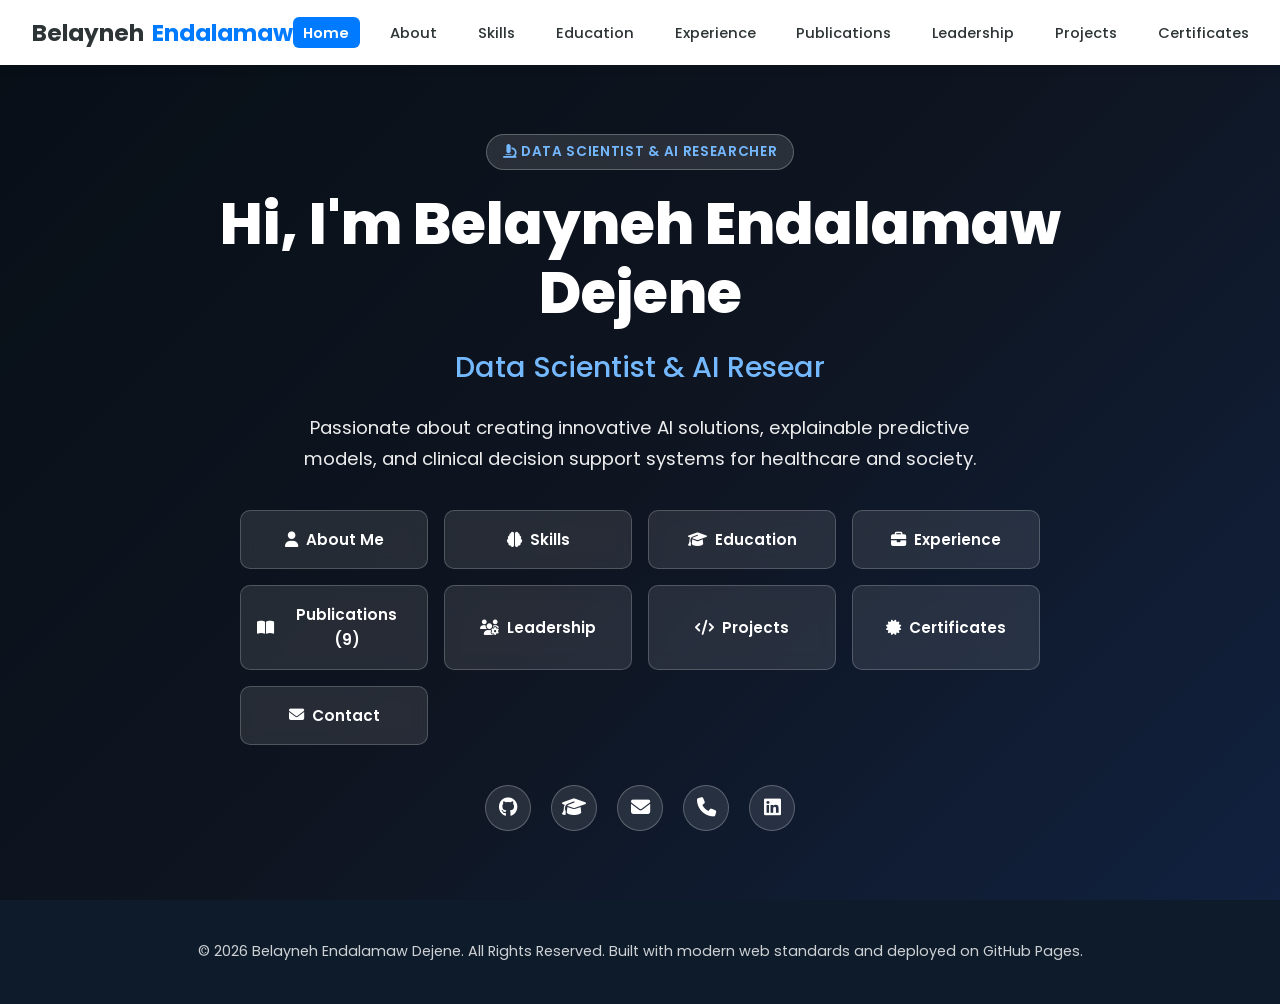
==== commit 7b2c4e74: "feat: complete tab separation into dedicated pages" ====
--- a/index.html
+++ b/index.html
@@ -4,7 +4,7 @@
     <meta charset="UTF-8">
     <meta name="viewport" content="width=device-width, initial-scale=1.0">
     <meta name="description" content="Portfolio of Belayneh Endalamaw Dejene - Data Scientist, AI Researcher, PhD Fellow, and Clinical Decision Support Specialist">
-    <title>Belayneh Endalamaw - Portfolio</title>
+    <title>Belayneh Endalamaw | Home - Portfolio</title>
     
     <!-- Stylesheet -->
     <link rel="stylesheet" href="css/style.css">
@@ -16,25 +16,24 @@
     <link href="https://fonts.googleapis.com/css2?family=Poppins:wght@300;400;500;600;700;800&display=swap" rel="stylesheet">
 </head>
 <body>
-
     <!-- Navigation -->
     <nav class="navbar">
         <div class="nav-content">
             <div class="logo">
-                <a href="#home" class="nav-tab-link" data-tab="home">Belayneh <span>Endalamaw</span></a>
+                <a href="index.html">Belayneh <span>Endalamaw</span></a>
             </div>
             
             <ul class="nav-links" id="nav-links">
-                <li><a href="#home" class="nav-tab-link active" data-tab="home">Home</a></li>
-                <li><a href="#about" class="nav-tab-link" data-tab="about">About</a></li>
-                <li><a href="#skills" class="nav-tab-link" data-tab="skills">Skills</a></li>
-                <li><a href="#education" class="nav-tab-link" data-tab="education">Education</a></li>
-                <li><a href="#experience" class="nav-tab-link" data-tab="experience">Experience</a></li>
-                <li><a href="#publications" class="nav-tab-link" data-tab="publications">Publications</a></li>
-                <li><a href="#leadership" class="nav-tab-link" data-tab="leadership">Leadership</a></li>
-                <li><a href="#projects" class="nav-tab-link" data-tab="projects">Projects</a></li>
-                <li><a href="#certificates" class="nav-tab-link" data-tab="certificates">Certificates</a></li>
-                <li><a href="#contact" class="nav-tab-link" data-tab="contact">Contact</a></li>
+                <li><a href="index.html" class="active">Home</a></li>
+                <li><a href="about.html">About</a></li>
+                <li><a href="skills.html">Skills</a></li>
+                <li><a href="education.html">Education</a></li>
+                <li><a href="experience.html">Experience</a></li>
+                <li><a href="publications.html">Publications</a></li>
+                <li><a href="leadership.html">Leadership</a></li>
+                <li><a href="projects.html">Projects</a></li>
+                <li><a href="certificates.html">Certificates</a></li>
+                <li><a href="contact.html">Contact</a></li>
             </ul>
 
             <div class="nav-actions">
@@ -49,8 +48,8 @@
     </nav>
 
     <main>
-        <!-- Home Section (Tab) -->
-        <section id="home" class="tab-content active home">
+        <!-- Home Section (Dedicated Page) -->
+        <section class="home">
             <div class="home-overlay"></div>
             <div class="home-content">
                 <div class="home-badge">
@@ -60,19 +59,16 @@
                 <h3><span id="typed-text"></span></h3>
                 <p>Passionate about creating innovative AI solutions, explainable predictive models, and clinical decision support systems for healthcare and society.</p>
                 
-                <div class="home-cta-buttons">
-                    <button class="btn btn-primary" data-switch-tab="about">
-                        <i class="fas fa-user"></i> About Me
-                    </button>
-                    <button class="btn btn-primary" data-switch-tab="publications" style="background: #0984e3;">
-                        <i class="fas fa-book-open"></i> Publications (9)
-                    </button>
-                    <button class="btn btn-primary" data-switch-tab="projects" style="background: #10b981;">
-                        <i class="fas fa-code"></i> Projects
-                    </button>
-                    <button class="btn btn-primary" data-switch-tab="contact" style="background: #6c5ce7;">
-                        <i class="fas fa-envelope"></i> Contact Me
-                    </button>
+                <div class="home-nav-grid">
+                    <a href="about.html" class="home-tab-card"><i class="fas fa-user"></i> About Me</a>
+                    <a href="skills.html" class="home-tab-card"><i class="fas fa-brain"></i> Skills</a>
+                    <a href="education.html" class="home-tab-card"><i class="fas fa-graduation-cap"></i> Education</a>
+                    <a href="experience.html" class="home-tab-card"><i class="fas fa-briefcase"></i> Experience</a>
+                    <a href="publications.html" class="home-tab-card"><i class="fas fa-book-open"></i> Publications (9)</a>
+                    <a href="leadership.html" class="home-tab-card"><i class="fas fa-users-cog"></i> Leadership</a>
+                    <a href="projects.html" class="home-tab-card"><i class="fas fa-code"></i> Projects</a>
+                    <a href="certificates.html" class="home-tab-card"><i class="fas fa-certificate"></i> Certificates</a>
+                    <a href="contact.html" class="home-tab-card"><i class="fas fa-envelope"></i> Contact</a>
                 </div>
 
                 <div class="social-icons">
@@ -82,799 +78,6 @@
                     <a href="tel:+251915306380" title="Phone"><i class="fas fa-phone"></i></a>
                     <a href="https://linkedin.com" target="_blank" rel="noopener noreferrer" title="LinkedIn"><i class="fab fa-linkedin"></i></a>
                 </div>
-            </div>
-        </section>
-
-        <!-- About Section (Tab) -->
-        <section id="about" class="tab-content about">
-            <h2 class="section-title">About Me</h2>
-            <div class="about-content">
-                <div class="about-img">
-                    <img src="assets/images/profile.png" alt="Belayneh Endalamaw Dejene Profile Picture">
-                </div>
-                <div class="about-text">
-                    <div class="text-content">
-                        <p class="about-description">
-                            Belayneh Endalamaw Dejene is an accomplished data scientist, artificial intelligence researcher, and university lecturer with an extensive background in information science, predictive modeling, machine learning, and healthcare analytics. Belayneh began his academic journey by obtaining a Bachelor's degree in Information Science from the University of Gondar, Ethiopia, in 2018. He then completed a Master of Science in Data Science and Analytics at the same university in 2021 with distinction.
-                        </p>
-
-                        <div class="expandable-content" id="expandable-content">
-                            <p>
-                                Currently, Belayneh is pursuing his <strong>PhD in Data Science at Bahir Dar University's Institute of Technology</strong> (since 2022). He is also serving as a <strong>Data Scientist and Analyst at the Armauer Hansen Research Institute (AHRI)</strong> under the <em>Data Science Without Borders (DSWB)</em> project, supported by the African Population and Health Research Center (APHRC).
-                            </p>
-                            
-                            <p>
-                                Belayneh serves as <strong>Co-Investigator and Lead AI / Machine Learning Engineer</strong> on the prestigious <em>March of Dimes Discovery Research Grant</em> titled <em>"AI-Enhanced Dynamic Risk Stratification and Risk-Responsive Antenatal Care to Prevent Spontaneous Preterm Birth in Ethiopia: A Cluster Randomized Controlled Trial."</em> In this grant, he leads data engineering, predictive feature development, and model integration into the clinical decision-support system.
-                            </p>
-                            
-                            <p>
-                                During his tenure as a Lecturer and Researcher at the University of Gondar College of Informatics, Belayneh has taught undergraduate courses in programming, data structures, algorithms, databases, and applied machine learning, while serving on academic committees, curriculum modernization, and technology transfer initiatives. He previously served as a Data Analyst at the Ethiopian Commodity Exchange (ECX), conducting quantitative price volatility analyses.
-                            </p>
-                            
-                            <p>
-                                Belayneh has published <strong>9 peer-reviewed research papers</strong> in international journals including <em>HIV Medicine</em>, <em>BMC Public Health</em>, <em>BMC Infectious Diseases</em>, <em>BMC Pregnancy and Childbirth</em>, <em>Italian Journal of Pediatrics</em>, <em>BMC Medical Informatics and Decision Making</em>, and <em>IEEE NIGERCON</em>.
-                            </p>
-                            
-                            <p>
-                                <strong>Research areas:</strong> Artificial Intelligence, Machine Learning, Deep Learning, Explainable & Interpretable AI (XAI), Clinical Decision Support Systems, Healthcare Analytics, Natural Language Processing, Computer Vision, and Digital Twin Simulation for people living with HIV.
-                            </p>
-                        </div>
-                    </div>
-                    
-                    <button class="read-more-btn" id="read-more-btn">See More</button>
-                    
-                    <div class="personal-info">
-                        <div class="info-item">
-                            <span class="info-title">Email:</span>
-                            <span class="info-value">belzman2011@gmail.com / Belayneh.endalamaw@uog.edu.et</span>
-                        </div>
-                        <div class="info-item">
-                            <span class="info-title">Location:</span>
-                            <span class="info-value">Addis Ababa & Gondar, Ethiopia</span>
-                        </div>
-                        <div class="info-item">
-                            <span class="info-title">Phone:</span>
-                            <span class="info-value">+251 915 306 380</span>
-                        </div>
-                        <div class="info-item">
-                            <span class="info-title">Affiliations:</span>
-                            <span class="info-value">Armauer Hansen Research Institute & Univ of Gondar</span>
-                        </div>
-                    </div>
-                </div>
-            </div>
-        </section>
-
-        <!-- Skills Section (Tab) -->
-        <section id="skills" class="tab-content skills">
-            <div class="skills-intro">
-                <h2 class="section-title">Technical Skills</h2>
-                <p>Proficient in modern artificial intelligence, explainable ML, and healthcare computational technologies</p>
-            </div>
-
-            <div class="skill-grid">
-                <!-- Skill 1 -->
-                <article class="skill-card">
-                    <div class="skill-media">
-                        <img src="https://images.unsplash.com/photo-1576091160399-112ba8d25d1d?auto=format&fit=crop&w=900&q=80" alt="Healthcare AI & Clinical Decision Support" loading="lazy">
-                    </div>
-                    <div class="skill-body">
-                        <div class="skill-heading">
-                            <h3>Clinical AI & Health Informatics</h3>
-                            <p>Deploying predictive modeling and risk stratification for maternal health, HIV, and epidemiology.</p>
-                        </div>
-                        <div class="skill-list">
-                            <div>
-                                <div class="skill-row"><span>Python</span><span class="skill-percent">95%</span></div>
-                                <div class="skill-bar-track"><div class="skill-bar-fill" style="width: 95%;"></div></div>
-                            </div>
-                            <div>
-                                <div class="skill-row"><span>PyTorch / Scikit-Learn</span><span class="skill-percent">92%</span></div>
-                                <div class="skill-bar-track"><div class="skill-bar-fill" style="width: 92%;"></div></div>
-                            </div>
-                            <div>
-                                <div class="skill-row"><span>OMOP-CDM / Clinical Informatics</span><span class="skill-percent">88%</span></div>
-                                <div class="skill-bar-track"><div class="skill-bar-fill" style="width: 88%;"></div></div>
-                            </div>
-                        </div>
-                        <div class="skill-tags">
-                            <span class="skill-tag">Clinical Decision Support</span>
-                            <span class="skill-tag">Risk Stratification</span>
-                            <span class="skill-tag">OMOP-CDM</span>
-                            <span class="skill-tag">Digital Twins</span>
-                        </div>
-                    </div>
-                </article>
-
-                <!-- Skill 2 -->
-                <article class="skill-card">
-                    <div class="skill-media">
-                        <img src="https://images.unsplash.com/photo-1620712943543-bcc4688e7485?auto=format&fit=crop&w=900&q=80" alt="Explainable AI" loading="lazy">
-                    </div>
-                    <div class="skill-body">
-                        <div class="skill-heading">
-                            <h3>Explainable AI (XAI)</h3>
-                            <p>Providing transparent, clinician-interpretable attributions to bridge the algorithmic trust gap.</p>
-                        </div>
-                        <div class="skill-list">
-                            <div>
-                                <div class="skill-row"><span>SHAP (TreeSHAP & KernelSHAP)</span><span class="skill-percent">95%</span></div>
-                                <div class="skill-bar-track"><div class="skill-bar-fill" style="width: 95%;"></div></div>
-                            </div>
-                            <div>
-                                <div class="skill-row"><span>LIME & Partial Dependence</span><span class="skill-percent">90%</span></div>
-                                <div class="skill-bar-track"><div class="skill-bar-fill" style="width: 90%;"></div></div>
-                            </div>
-                            <div>
-                                <div class="skill-row"><span>Model Calibration & Fairness</span><span class="skill-percent">92%</span></div>
-                                <div class="skill-bar-track"><div class="skill-bar-fill" style="width: 92%;"></div></div>
-                            </div>
-                        </div>
-                        <div class="skill-tags">
-                            <span class="skill-tag">SHAP</span>
-                            <span class="skill-tag">LIME</span>
-                            <span class="skill-tag">Feature Importance</span>
-                            <span class="skill-tag">Clinical Trust</span>
-                        </div>
-                    </div>
-                </article>
-
-                <!-- Skill 3 -->
-                <article class="skill-card">
-                    <div class="skill-media">
-                        <img src="https://images.unsplash.com/photo-1677442136019-21780ecad995?auto=format&fit=crop&w=900&q=80" alt="Generative AI & LLMs" loading="lazy">
-                    </div>
-                    <div class="skill-body">
-                        <div class="skill-heading">
-                            <h3>Generative AI & LLMs</h3>
-                            <p>Building controllable RAG pipelines, bilingual assistants, and conversational medical agents.</p>
-                        </div>
-                        <div class="skill-list">
-                            <div>
-                                <div class="skill-row"><span>Google Gemini 2.0 / OpenAI APIs</span><span class="skill-percent">92%</span></div>
-                                <div class="skill-bar-track"><div class="skill-bar-fill" style="width: 92%;"></div></div>
-                            </div>
-                            <div>
-                                <div class="skill-row"><span>RAG Systems / ChromaDB</span><span class="skill-percent">90%</span></div>
-                                <div class="skill-bar-track"><div class="skill-bar-fill" style="width: 90%;"></div></div>
-                            </div>
-                            <div>
-                                <div class="skill-row"><span>Bilingual NLP (English & Amharic)</span><span class="skill-percent">94%</span></div>
-                                <div class="skill-bar-track"><div class="skill-bar-fill" style="width: 94%;"></div></div>
-                            </div>
-                        </div>
-                        <div class="skill-tags">
-                            <span class="skill-tag">RAG</span>
-                            <span class="skill-tag">ChromaDB</span>
-                            <span class="skill-tag">Gemini 2.0</span>
-                            <span class="skill-tag">Vector Search</span>
-                        </div>
-                    </div>
-                </article>
-
-                <!-- Skill 4 -->
-                <article class="skill-card">
-                    <div class="skill-media">
-                        <img src="https://images.unsplash.com/photo-1635070041078-e363dbe005cb?auto=format&fit=crop&w=900&q=80" alt="Computer Vision" loading="lazy">
-                    </div>
-                    <div class="skill-body">
-                        <div class="skill-heading">
-                            <h3>Computer Vision & Deep Learning</h3>
-                            <p>Implementing visual intelligence for medical imaging, diagnostic support, and object classification.</p>
-                        </div>
-                        <div class="skill-list">
-                            <div>
-                                <div class="skill-row"><span>PyTorch / Torchvision</span><span class="skill-percent">90%</span></div>
-                                <div class="skill-bar-track"><div class="skill-bar-fill" style="width: 90%;"></div></div>
-                            </div>
-                            <div>
-                                <div class="skill-row"><span>TensorFlow / Keras</span><span class="skill-percent">88%</span></div>
-                                <div class="skill-bar-track"><div class="skill-bar-fill" style="width: 88%;"></div></div>
-                            </div>
-                            <div>
-                                <div class="skill-row"><span>Vision Transformers (ViT)</span><span class="skill-percent">85%</span></div>
-                                <div class="skill-bar-track"><div class="skill-bar-fill" style="width: 85%;"></div></div>
-                            </div>
-                        </div>
-                        <div class="skill-tags">
-                            <span class="skill-tag">PyTorch</span>
-                            <span class="skill-tag">TensorFlow</span>
-                            <span class="skill-tag">CNNs</span>
-                            <span class="skill-tag">Vision Transformers</span>
-                        </div>
-                    </div>
-                </article>
-
-                <!-- Skill 5 -->
-                <article class="skill-card">
-                    <div class="skill-media">
-                        <img src="https://images.unsplash.com/photo-1551288049-bebda4e38f71?auto=format&fit=crop&w=900&q=80" alt="Data Analytics" loading="lazy">
-                    </div>
-                    <div class="skill-body">
-                        <div class="skill-heading">
-                            <h3>Data Science & Big Data Analytics</h3>
-                            <p>Extracting high-value actionable insights from demographic, agricultural, and clinical datasets.</p>
-                        </div>
-                        <div class="skill-list">
-                            <div>
-                                <div class="skill-row"><span>PostgreSQL / SQL</span><span class="skill-percent">94%</span></div>
-                                <div class="skill-bar-track"><div class="skill-bar-fill" style="width: 94%;"></div></div>
-                            </div>
-                            <div>
-                                <div class="skill-row"><span>Pandas / NumPy / SciPy</span><span class="skill-percent">95%</span></div>
-                                <div class="skill-bar-track"><div class="skill-bar-fill" style="width: 95%;"></div></div>
-                            </div>
-                            <div>
-                                <div class="skill-row"><span>Power BI / Tableau / R</span><span class="skill-percent">88%</span></div>
-                                <div class="skill-bar-track"><div class="skill-bar-fill" style="width: 88%;"></div></div>
-                            </div>
-                        </div>
-                        <div class="skill-tags">
-                            <span class="skill-tag">SQL</span>
-                            <span class="skill-tag">Pandas</span>
-                            <span class="skill-tag">Power BI</span>
-                            <span class="skill-tag">Statistical Inference</span>
-                        </div>
-                    </div>
-                </article>
-
-                <!-- Skill 6 -->
-                <article class="skill-card">
-                    <div class="skill-media">
-                        <img src="https://images.unsplash.com/photo-1558494949-ef010cbdcc31?auto=format&fit=crop&w=900&q=80" alt="Full Stack AI" loading="lazy">
-                    </div>
-                    <div class="skill-body">
-                        <div class="skill-heading">
-                            <h3>Full-Stack AI Engineering</h3>
-                            <p>Translating analytical model pipelines into production web applications and microservices.</p>
-                        </div>
-                        <div class="skill-list">
-                            <div>
-                                <div class="skill-row"><span>Flask / FastAPI</span><span class="skill-percent">92%</span></div>
-                                <div class="skill-bar-track"><div class="skill-bar-fill" style="width: 92%;"></div></div>
-                            </div>
-                            <div>
-                                <div class="skill-row"><span>React 18 / Tailwind CSS</span><span class="skill-percent">88%</span></div>
-                                <div class="skill-bar-track"><div class="skill-bar-fill" style="width: 88%;"></div></div>
-                            </div>
-                            <div>
-                                <div class="skill-row"><span>Docker / Git / Linux</span><span class="skill-percent">90%</span></div>
-                                <div class="skill-bar-track"><div class="skill-bar-fill" style="width: 90%;"></div></div>
-                            </div>
-                        </div>
-                        <div class="skill-tags">
-                            <span class="skill-tag">Flask</span>
-                            <span class="skill-tag">React</span>
-                            <span class="skill-tag">Docker</span>
-                            <span class="skill-tag">Git</span>
-                        </div>
-                    </div>
-                </article>
-            </div>
-        </section>
-
-        <!-- Education Section (Tab) -->
-        <section id="education" class="tab-content education">
-            <h2 class="section-title">Education</h2>
-            <div class="timeline">
-                <!-- PhD -->
-                <div class="timeline-item">
-                    <div class="timeline-dot"></div>
-                    <div class="timeline-content">
-                        <h3>Doctor of Philosophy (PhD) in Data Science</h3>
-                        <h4>Bahir Dar University, Institute of Technology</h4>
-                        <p class="period">2022 - Present</p>
-                        <ul>
-                            <li>Specializing in Artificial Intelligence, Explainable AI (XAI), and Healthcare Informatics</li>
-                            <li>Research focus on Digital Twin Simulation for people living with HIV and dynamic risk stratification</li>
-                            <li>Recipient of PhD Studentship under Data Science Without Borders (DSWB) / APHRC at AHRI</li>
-                        </ul>
-                    </div>
-                </div>
-
-                <!-- MSc -->
-                <div class="timeline-item">
-                    <div class="timeline-dot"></div>
-                    <div class="timeline-content">
-                        <h3>Master of Science in Data Science and Analytics</h3>
-                        <h4>University of Gondar</h4>
-                        <p class="period">2019 - 2021</p>
-                        <ul>
-                            <li>Graduated with Distinction in Data Science and Advanced Predictive Modeling</li>
-                            <li>Conducted graduate thesis on homogeneous ensemble machine learning algorithms for maternal health</li>
-                            <li>Co-authored multiple international journal publications during master's tenure</li>
-                        </ul>
-                    </div>
-                </div>
-
-                <!-- BSc -->
-                <div class="timeline-item">
-                    <div class="timeline-dot"></div>
-                    <div class="timeline-content">
-                        <h3>Bachelor of Science in Information Science</h3>
-                        <h4>University of Gondar</h4>
-                        <p class="period">2015 - 2018</p>
-                        <ul>
-                            <li>Comprehensive curriculum in programming, algorithm design, data structures, and database management</li>
-                            <li>Graduated with top academic standing and immediately appointed to the University academic faculty</li>
-                        </ul>
-                    </div>
-                </div>
-            </div>
-        </section>
-
-        <!-- Experience Section (Tab) -->
-        <section id="experience" class="tab-content experience">
-            <h2 class="section-title">Experience</h2>
-            <div class="experience-table">
-                <table>
-                    <thead>
-                        <tr>
-                            <th>Position</th>
-                            <th>Organization</th>
-                            <th>Location</th>
-                            <th>Period</th>
-                            <th>Responsibilities</th>
-                        </tr>
-                    </thead>
-                    <tbody>
-                        <tr>
-                            <td><strong>Data Scientist & Analyst (DSWB Fellow)</strong></td>
-                            <td>Armauer Hansen Research Institute (AHRI)</td>
-                            <td>Addis Ababa, Ethiopia</td>
-                            <td>2025 - Present</td>
-                            <td>
-                                <ul>
-                                    <li>Lead data scientist under the Data Science Without Borders (DSWB) project funded by APHRC</li>
-                                    <li>Conducting advanced machine learning and statistical modeling on high-dimensional clinical and epidemiological surveillance cohorts</li>
-                                    <li>Developing predictive models for infectious disease outcomes, maternal health, and clinical decision readiness</li>
-                                    <li>Collaborating with cross-national multidisciplinary teams across Kenya, Senegal, and the UK</li>
-                                </ul>
-                            </td>
-                        </tr>
-                        <tr>
-                            <td><strong>Co-Investigator & Lead AI Engineer</strong></td>
-                            <td>March of Dimes Discovery Research Grant</td>
-                            <td>Gondar / Addis Ababa, Ethiopia</td>
-                            <td>2024 - Present</td>
-                            <td>
-                                <ul>
-                                    <li>Leading data management, predictive machine learning development, and AI architecture for the randomized clinical trial</li>
-                                    <li>Developing and validating the dynamic risk-stratification model for spontaneous preterm birth prevention</li>
-                                    <li>Integrating calibrated AI model outputs into the T-H2P clinical decision-support system for routine antenatal care (ANC)</li>
-                                    <li>Ensuring clinical interpretability and fairness of AI recommendations for frontline healthcare workers</li>
-                                </ul>
-                            </td>
-                        </tr>
-                        <tr>
-                            <td><strong>Lecturer & Academic Researcher</strong></td>
-                            <td>University of Gondar, College of Informatics</td>
-                            <td>Gondar, Ethiopia</td>
-                            <td>2018 - Present</td>
-                            <td>
-                                <ul>
-                                    <li>Teaching undergraduate and graduate courses in programming, data structures, algorithms, databases, and machine learning</li>
-                                    <li>Supervising undergraduate theses and guiding students in computational projects</li>
-                                    <li>Contributing to university technology transfer, curriculum development, and academic faculty committees</li>
-                                    <li>Conducting funded interdisciplinary research in healthcare AI and public health informatics</li>
-                                </ul>
-                            </td>
-                        </tr>
-                        <tr>
-                            <td><strong>Data Analyst</strong></td>
-                            <td>Ethiopian Commodity Exchange (ECX)</td>
-                            <td>Addis Ababa, Ethiopia</td>
-                            <td>Prior Appointment</td>
-                            <td>
-                                <ul>
-                                    <li>Conducted quantitative econometric data analysis and modeling on agricultural commodity price trends</li>
-                                    <li>Investigated economic factors and market indicators associated with temporal variations in commodity closing prices</li>
-                                    <li>Delivered executive analytical briefings and policy reports for stakeholders</li>
-                                </ul>
-                            </td>
-                        </tr>
-                    </tbody>
-                </table>
-            </div>
-        </section>
-
-        <!-- Publications Section (Tab) -->
-        <section id="publications" class="tab-content publications">
-            <h2 class="section-title">Publications</h2>
-            <div class="publications-grid">
-                <!-- Paper 1 -->
-                <div class="publication-card">
-                    <h3>Artificial intelligence for predicting antiretroviral therapy outcomes in people living with HIV: a systematic review of predictive models, predictors and clinical readiness</h3>
-                    <p class="authors">Authors: <span>Dejene BE</span>, Assabie Y, Tadele M, Adnew B, Tsegaye R, Sintayehu Y, Alemu A, Howe R, Girma T, Tegegne T, Abdissa A.</p>
-                    <p class="conference"><i class="fas fa-book-open"></i> HIV Medicine (Wiley) &bull; 2026</p>
-                    <p class="citation"><i class="fas fa-link"></i> DOI: 10.1111/hiv.70277</p>
-                    <p class="description">Comprehensive systematic review synthesizing global AI and machine learning architectures for predicting ART treatment failure, adherence, and clinical readiness among people living with HIV.</p>
-                    <div class="publication-links">
-                        <a href="https://doi.org/10.1111/hiv.70277" target="_blank" class="btn btn-primary">View Paper</a>
-                    </div>
-                </div>
-
-                <!-- Paper 2 -->
-                <div class="publication-card">
-                    <h3>Predicting abnormal birth weight and identifying associated factors using machine learning in the Hararghe Health and Demographic Surveillance System, Ethiopia</h3>
-                    <p class="authors">Authors: Abdeta S, Diop O, Cygu S, Drame A, Momanyi R, <span>Dejene BE</span>, Tadele M, Sintayehu Y, Barasa M, Woldie M, et al.</p>
-                    <p class="conference"><i class="fas fa-book-open"></i> BMC Public Health &bull; 2026</p>
-                    <p class="citation"><i class="fas fa-link"></i> DOI: 10.1186/s12889-026-28135-0</p>
-                    <p class="description">Utilized large-scale longitudinal surveillance cohort data from eastern Ethiopia to train gradient boosting and ensemble models for identifying maternal determinants of abnormal birth weight.</p>
-                    <div class="publication-links">
-                        <a href="https://doi.org/10.1186/s12889-026-28135-0" target="_blank" class="btn btn-primary">View Paper</a>
-                    </div>
-                </div>
-
-                <!-- Paper 3 -->
-                <div class="publication-card">
-                    <h3>Explainable AI for symptom-based detection of monkeypox: a machine learning approach</h3>
-                    <p class="authors">Authors: <span>Dejene BE</span>, Setegn GM.</p>
-                    <p class="conference"><i class="fas fa-book-open"></i> BMC Infectious Diseases &bull; 2025; 25(1):419</p>
-                    <p class="citation"><i class="fas fa-link"></i> DOI: 10.1186/s12879-025-10738-4</p>
-                    <p class="description">Developed explainable machine learning frameworks with SHAP and LIME to provide frontline clinicians with transparent, feature-level diagnostic explanations for viral outbreak triage.</p>
-                    <div class="publication-links">
-                        <a href="https://doi.org/10.1186/s12879-025-10738-4" target="_blank" class="btn btn-primary">View Paper</a>
-                    </div>
-                </div>
-
-                <!-- Paper 4 -->
-                <div class="publication-card">
-                    <h3>Improving machine learning models through explainable AI for predicting the level of dietary diversity among Ethiopian preschool children</h3>
-                    <p class="authors">Authors: Setegn GM, <span>Dejene BE</span>.</p>
-                    <p class="conference"><i class="fas fa-book-open"></i> Italian Journal of Pediatrics &bull; 2025; 51(1):91</p>
-                    <p class="citation"><i class="fas fa-link"></i> DOI: 10.1186/s13052-025-01892-1</p>
-                    <p class="description">Applied tree ensembles coupled with model-agnostic explainability tools to evaluate policy-actionable determinants of pediatric nutritional diversity scores.</p>
-                    <div class="publication-links">
-                        <a href="https://doi.org/10.1186/s13052-025-01892-1" target="_blank" class="btn btn-primary">View Paper</a>
-                    </div>
-                </div>
-
-                <!-- Paper 5 -->
-                <div class="publication-card">
-                    <h3>Explainable artificial intelligence models for predicting pregnancy termination among reproductive-aged women in six East African countries: machine learning approach</h3>
-                    <p class="authors">Authors: Setegn GM, <span>Dejene BE</span>.</p>
-                    <p class="conference"><i class="fas fa-book-open"></i> BMC Pregnancy and Childbirth &bull; 2024; 24(1):600</p>
-                    <p class="citation"><i class="fas fa-link"></i> DOI: 10.1186/s12884-024-06773-9</p>
-                    <p class="description">Cross-country demographic analysis across Ethiopia, Kenya, Uganda, Tanzania, Rwanda, and Burundi investigating maternal health determinants using interpretable machine learning.</p>
-                    <div class="publication-links">
-                        <a href="https://doi.org/10.1186/s12884-024-06773-9" target="_blank" class="btn btn-primary">View Paper</a>
-                    </div>
-                </div>
-
-                <!-- Paper 6 -->
-                <div class="publication-card">
-                    <h3>Explainable artificial intelligence models for birth weight prediction based on maternal parameters in Ethiopia</h3>
-                    <p class="authors">Authors: Setegn GM, Engda AA, Worku WK, <span>Dejene BE</span>, Salau AO, Asnake NW.</p>
-                    <p class="conference"><i class="fas fa-book-open"></i> 2024 IEEE 5th International Conference on Electro-Computing Technologies (NIGERCON)</p>
-                    <p class="citation"><i class="fas fa-link"></i> DOI: 10.1109/NIGERCON62786.2024.10927388</p>
-                    <p class="description">IEEE conference paper presenting an explainable birth weight estimation model for resource-constrained clinics lacking ultrasound equipment.</p>
-                    <div class="publication-links">
-                        <a href="https://doi.org/10.1109/NIGERCON62786.2024.10927388" target="_blank" class="btn btn-primary">View Paper</a>
-                    </div>
-                </div>
-
-                <!-- Paper 7 -->
-                <div class="publication-card">
-                    <h3>Explainable and interpretable dry beans classification using soft voting classifier</h3>
-                    <p class="authors">Authors: <span>Dejene BE</span>, Setegn GM, Belay S.</p>
-                    <p class="conference"><i class="fas fa-book-open"></i> Data Science for Agriculture in Africa (DAAfrica@CARI 2024)</p>
-                    <p class="citation"><i class="fas fa-calendar-alt"></i> Published in 2025: 24-38</p>
-                    <p class="description">High-accuracy soft voting ensemble classifying agricultural crop grains with transparent morphological feature attribution.</p>
-                    <div class="publication-links">
-                        <a href="https://github.com/belzman" target="_blank" class="btn btn-primary">View Paper</a>
-                    </div>
-                </div>
-
-                <!-- Paper 8 -->
-                <div class="publication-card">
-                    <h3>Predicting the level of anemia among Ethiopian pregnant women using homogeneous ensemble machine learning algorithm</h3>
-                    <p class="authors">Authors: <span>Dejene BE</span>, Abuhay TM, Bogale DS.</p>
-                    <p class="conference"><i class="fas fa-book-open"></i> BMC Medical Informatics and Decision Making &bull; 2022; 22(1):247</p>
-                    <p class="citation"><i class="fas fa-link"></i> DOI: 10.1186/s12911-022-01992-6</p>
-                    <p class="description">Developed and validated homogeneous ensemble models for predicting anemia severity in routine antenatal screening, contributing to maternal healthcare improvement.</p>
-                    <div class="publication-links">
-                        <a href="https://doi.org/10.1186/s12911-022-01992-6" target="_blank" class="btn btn-primary">View Paper</a>
-                    </div>
-                </div>
-
-                <!-- Paper 9 -->
-                <div class="publication-card">
-                    <h3>Predicting perinatal mortality based on maternal health status and health insurance service using homogeneous ensemble machine learning methods</h3>
-                    <p class="authors">Authors: Bogale DS, Abuhay TM, <span>Dejene BE</span>.</p>
-                    <p class="conference"><i class="fas fa-book-open"></i> BMC Medical Informatics and Decision Making &bull; 2022; 22(1):341</p>
-                    <p class="citation"><i class="fas fa-link"></i> DOI: 10.1186/s12911-022-02084-1</p>
-                    <p class="description">Pioneered machine learning risk prediction for perinatal mortality based on maternal health records and community health insurance coverage in Ethiopia.</p>
-                    <div class="publication-links">
-                        <a href="https://doi.org/10.1186/s12911-022-02084-1" target="_blank" class="btn btn-primary">View Paper</a>
-                    </div>
-                </div>
-            </div>
-        </section>
-
-        <!-- Leadership Section (Tab) -->
-        <section id="leadership" class="tab-content leadership">
-            <h2 class="section-title">Leadership</h2>
-            <div class="experience-table">
-                <table>
-                    <thead>
-                        <tr>
-                            <th>Role</th>
-                            <th>Organization</th>
-                            <th>Period</th>
-                            <th>Key Responsibilities</th>
-                        </tr>
-                    </thead>
-                    <tbody>
-                        <tr>
-                            <td><strong>AI & Machine Learning Lead (Co-Investigator)</strong></td>
-                            <td>March of Dimes Discovery Research Grant</td>
-                            <td>2024 - Present</td>
-                            <td>
-                                <ul>
-                                    <li>Directing the AI research component and dynamic risk stratification architecture for the preterm birth randomized clinical trial</li>
-                                    <li>Supervising model validation and clinical safety auditing across healthcare facilities</li>
-                                    <li>Leading technical synchronization between medical clinicians and data engineering teams</li>
-                                </ul>
-                            </td>
-                        </tr>
-                        <tr>
-                            <td><strong>Research Fellow & Data Analytics Lead</strong></td>
-                            <td>Data Science Without Borders (AHRI / APHRC)</td>
-                            <td>2025 - Present</td>
-                            <td>
-                                <ul>
-                                    <li>Representing AHRI in regional research workshops and international scientific meetings</li>
-                                    <li>Mentoring junior research assistants in statistical computing and machine learning workflows</li>
-                                    <li>Leading data standardization and OMOP-CDM mapping initiatives</li>
-                                </ul>
-                            </td>
-                        </tr>
-                        <tr>
-                            <td><strong>Academic Committee Member & Course Chair</strong></td>
-                            <td>University of Gondar, College of Informatics</td>
-                            <td>2019 - Present</td>
-                            <td>
-                                <ul>
-                                    <li>Serving on department curriculum revision and academic quality assurance committees</li>
-                                    <li>Organizing faculty technology seminars, hackathons, and research development workshops</li>
-                                    <li>Mentoring undergraduate students in artificial intelligence projects and capstone research</li>
-                                </ul>
-                            </td>
-                        </tr>
-                        <tr>
-                            <td><strong>Scientific Contributor & Presenter</strong></td>
-                            <td>Deep Learning Indaba & Black in AI @ NeurIPS</td>
-                            <td>2023 - Present</td>
-                            <td>
-                                <ul>
-                                    <li>Active participation in pan-African AI capacity building and diversity initiatives</li>
-                                    <li>Presenting research findings on explainable AI in maternal health and infectious diseases</li>
-                                </ul>
-                            </td>
-                        </tr>
-                    </tbody>
-                </table>
-            </div>
-        </section>
-
-        <!-- Projects Section (Tab) -->
-        <section id="projects" class="tab-content projects">
-            <h2 class="section-title">Projects</h2>
-            <div class="projects-grid">
-                <!-- Project 1: ARTist -->
-                <div class="project-card">
-                    <h3>ARTist: AI-Driven Antiretroviral Therapy Clinical Decision Support & Bilingual RAG Platform</h3>
-                    <div class="project-content">
-                        <div class="project-image">
-                            <img src="https://images.unsplash.com/photo-1576091160550-2173dba999ef?auto=format&fit=crop&w=800&q=80" alt="ARTist Clinical AI Platform">
-                        </div>
-                        <div class="project-info">
-                            <p>Developed an enterprise-grade, guideline-grounded clinical decision intelligence platform for HIV/ART care pathways. Features calibrated machine learning for treatment failure risk estimation, care-cascade longitudinal monitoring, and a bilingual (English and Amharic) RAG assistant powered by Google Gemini 2.0 and ChromaDB referencing Ethiopian and WHO guidelines.</p>
-                            <div class="project-tags">
-                                <span>Python</span>
-                                <span>Flask</span>
-                                <span>React 18</span>
-                                <span>Tailwind CSS</span>
-                                <span>ChromaDB</span>
-                                <span>Gemini 2.0</span>
-                                <span>PostgreSQL</span>
-                                <span>Scikit-Learn</span>
-                                <span>Docker</span>
-                            </div>
-                            <div class="project-links">
-                                <a href="https://github.com/belzman/ARTist" target="_blank" class="btn btn-primary">View Project / Code</a>
-                            </div>
-                        </div>
-                    </div>
-                </div>
-
-                <!-- Project 2: ClimAI-Africa -->
-                <div class="project-card">
-                    <h3>ClimAI-Africa: Climate-Respiratory Disease Forecasting & Geospatial Warning Platform</h3>
-                    <div class="project-content">
-                        <div class="project-image">
-                            <img src="https://images.unsplash.com/photo-1534088568595-a066f410bcda?auto=format&fit=crop&w=800&q=80" alt="ClimAI-Africa">
-                        </div>
-                        <div class="project-info">
-                            <p>A machine learning platform integrating meteorological satellite variables (temperature, humidity, rainfall) and atmospheric particulate data with hospital respiratory admissions to forecast seasonal disease surges across African sub-regions.</p>
-                            <div class="project-tags">
-                                <span>Python</span>
-                                <span>PyTorch</span>
-                                <span>GeoPandas</span>
-                                <span>XGBoost</span>
-                                <span>Streamlit</span>
-                                <span>FastAPI</span>
-                                <span>Scikit-Learn</span>
-                            </div>
-                            <div class="project-links">
-                                <a href="https://github.com/belzman/ClimAI-Africa" target="_blank" class="btn btn-primary">View Project / Code</a>
-                            </div>
-                        </div>
-                    </div>
-                </div>
-
-                <!-- Project 3: Preterm Birth Risk Stratifier -->
-                <div class="project-card">
-                    <h3>Spontaneous Preterm Birth Dynamic Risk Stratification System</h3>
-                    <div class="project-content">
-                        <div class="project-image">
-                            <img src="https://images.unsplash.com/photo-1516549655169-df83a0774514?auto=format&fit=crop&w=800&q=80" alt="Preterm Birth Risk Stratifier">
-                        </div>
-                        <div class="project-info">
-                            <p>Developed under the March of Dimes Discovery Research Grant. Deploys homogeneous ensemble machine learning to model maternal demographic, nutritional, and clinical markers, delivering risk-responsive antenatal care pathways into routine health center workflows.</p>
-                            <div class="project-tags">
-                                <span>Python</span>
-                                <span>Ensemble ML</span>
-                                <span>Explainable AI (SHAP)</span>
-                                <span>PostgreSQL</span>
-                                <span>FastAPI</span>
-                                <span>Maternal Health</span>
-                            </div>
-                            <div class="project-links">
-                                <a href="https://github.com/belzman/My_portifolio" target="_blank" class="btn btn-primary">View Project / Code</a>
-                            </div>
-                        </div>
-                    </div>
-                </div>
-
-                <!-- Project 4: Clinical Trial Audit System -->
-                <div class="project-card">
-                    <h3>Clinical Trial Intelligent Quality Audit & Data Assurance System</h3>
-                    <div class="project-content">
-                        <div class="project-image">
-                            <img src="https://images.unsplash.com/photo-1454165804606-c3d57bc86b40?auto=format&fit=crop&w=800&q=80" alt="Clinical Trial Audit System">
-                        </div>
-                        <div class="project-info">
-                            <p>Automated reconciliation, data anomaly detection, and protocol compliance audit system designed for multi-center epidemiological and clinical trials across healthcare institutions in Africa.</p>
-                            <div class="project-tags">
-                                <span>Python</span>
-                                <span>Pandas</span>
-                                <span>PostgreSQL</span>
-                                <span>React</span>
-                                <span>Docker</span>
-                                <span>Clinical QA</span>
-                            </div>
-                            <div class="project-links">
-                                <a href="https://github.com/belzman/clinical-trial-audit-system" target="_blank" class="btn btn-primary">View Project / Code</a>
-                            </div>
-                        </div>
-                    </div>
-                </div>
-
-                <!-- Project 5: OMOP-CDM -->
-                <div class="project-card">
-                    <h3>OMOP-CDM Health Data Standardization & OHDSI Pipeline</h3>
-                    <div class="project-content">
-                        <div class="project-image">
-                            <img src="https://images.unsplash.com/photo-1504868584819-f8e8b4b6d7e3?auto=format&fit=crop&w=800&q=80" alt="OMOP-CDM Standardization">
-                        </div>
-                        <div class="project-info">
-                            <p>Standardization pipeline converting Ethiopian electronic health records and demographic surveillance datasets into the international OMOP Common Data Model (OHDSI) for multi-site federated clinical research.</p>
-                            <div class="project-tags">
-                                <span>SQL</span>
-                                <span>WhiteRabbit</span>
-                                <span>PostgreSQL</span>
-                                <span>OMOP CDM v5.4</span>
-                                <span>ETL</span>
-                                <span>OHDSI</span>
-                            </div>
-                            <div class="project-links">
-                                <a href="https://github.com/belzman/OMOP" target="_blank" class="btn btn-primary">View Project / Code</a>
-                            </div>
-                        </div>
-                    </div>
-                </div>
-            </div>
-        </section>
-
-        <!-- Certificates Section (Tab) -->
-        <section id="certificates" class="tab-content certificates">
-            <h2 class="section-title">Certificates</h2>
-            <div class="certificates-grid">
-                <div class="certificate-card">
-                    <div class="certificate-icon"><i class="fas fa-award"></i></div>
-                    <div class="certificate-info">
-                        <h3>Deep Learning Indaba</h3>
-                        <p>Certificate of Recognition for Pan-African AI & Healthcare Research (2023)</p>
-                        <a href="https://github.com/belzman" target="_blank" class="certificate-link">View Full Certificate &rarr;</a>
-                    </div>
-                </div>
-
-                <div class="certificate-card">
-                    <div class="certificate-icon"><i class="fas fa-network-wired"></i></div>
-                    <div class="certificate-info">
-                        <h3>Black in AI @ NeurIPS</h3>
-                        <p>Participation & Research Presentation in Global Machine Learning Co-located Workshop</p>
-                        <a href="https://github.com/belzman" target="_blank" class="certificate-link">View Full Certificate &rarr;</a>
-                    </div>
-                </div>
-
-                <div class="certificate-card">
-                    <div class="certificate-icon"><i class="fas fa-brain"></i></div>
-                    <div class="certificate-info">
-                        <h3>Artificial Intelligence & ML</h3>
-                        <p>Advanced AI and Deep Learning Specialization — IBM & Columbia University</p>
-                        <a href="https://github.com/belzman" target="_blank" class="certificate-link">View Full Certificate &rarr;</a>
-                    </div>
-                </div>
-
-                <div class="certificate-card">
-                    <div class="certificate-icon"><i class="fas fa-globe-africa"></i></div>
-                    <div class="certificate-info">
-                        <h3>Data Science Africa (DSA)</h3>
-                        <p>Advanced Computational Data Science, Bayesian Modeling & IoT Summer School</p>
-                        <a href="https://github.com/belzman" target="_blank" class="certificate-link">View Full Certificate &rarr;</a>
-                    </div>
-                </div>
-
-                <div class="certificate-card">
-                    <div class="certificate-icon"><i class="fas fa-shield-alt"></i></div>
-                    <div class="certificate-info">
-                        <h3>Antimicrobial Drug Resistance AI</h3>
-                        <p>Data Science Network & DSWB AMR Taskforce Machine Learning Certification</p>
-                        <a href="https://github.com/belzman" target="_blank" class="certificate-link">View Full Certificate &rarr;</a>
-                    </div>
-                </div>
-
-                <div class="certificate-card">
-                    <div class="certificate-icon"><i class="fas fa-robot"></i></div>
-                    <div class="certificate-info">
-                        <h3>Generative AI & LLMs</h3>
-                        <p>Advanced Generative Models, Vector Embeddings & RAG Architectures</p>
-                        <a href="https://github.com/belzman" target="_blank" class="certificate-link">View Full Certificate &rarr;</a>
-                    </div>
-                </div>
-            </div>
-        </section>
-
-        <!-- Contact Section (Tab) -->
-        <section id="contact" class="tab-content contact">
-            <h2 class="section-title">Contact Me</h2>
-            <div class="contact-container">
-                <form id="contact-form" class="contact-form">
-                    <div class="form-group">
-                        <label for="sender-name">Your Name</label>
-                        <input type="text" id="sender-name" placeholder="Enter your full name" required>
-                    </div>
-                    <div class="form-group">
-                        <label for="sender-email">Your Email</label>
-                        <input type="email" id="sender-email" placeholder="Enter your email address" required>
-                    </div>
-                    <div class="form-group">
-                        <label for="sender-subject">Subject</label>
-                        <input type="text" id="sender-subject" placeholder="Inquiry / Collaboration / Speaking" required>
-                    </div>
-                    <div class="form-group">
-                        <label for="sender-message">Message</label>
-                        <textarea id="sender-message" placeholder="Write your message here..." required></textarea>
-                    </div>
-                    
-                    <button type="submit" class="btn btn-primary" style="width: 100%; justify-content: center; padding: 0.75rem;">
-                        <i class="fas fa-paper-plane"></i> Send Message
-                    </button>
-                    <div id="form-status" style="display: none; text-align: center; margin-top: 10px;"></div>
-                </form>
             </div>
         </section>
     </main>
--- a/css/style.css
+++ b/css/style.css
@@ -1,6 +1,6 @@
 /* ==========================================================================
    Belayneh Endalamaw Dejene - Professional Portfolio
-   Tab-Based Single-Page Architecture with Poppins Typography
+   Clean Multi-Page Tab Architecture with Poppins Typography
    ========================================================================== */
 
 @import url('https://fonts.googleapis.com/css2?family=Poppins:wght@300;400;500;600;700;800&family=JetBrains+Mono:wght@400;600;700&display=swap');
@@ -64,35 +64,7 @@
   flex: 1;
 }
 
-/* ==========================================================================
-   TAB ARCHITECTURE: Only active tab is visible!
-   ========================================================================== */
-.tab-content {
-  display: none !important;
-  opacity: 0;
-  transform: translateY(16px);
-  transition: opacity 0.35s ease, transform 0.35s ease;
-}
-
-.tab-content.active {
-  display: block !important;
-  opacity: 1;
-  transform: translateY(0);
-  animation: fadeInTab 0.4s ease forwards;
-}
-
-@keyframes fadeInTab {
-  0% {
-    opacity: 0;
-    transform: translateY(14px);
-  }
-  100% {
-    opacity: 1;
-    transform: translateY(0);
-  }
-}
-
-/* Navbar */
+/* Navbar Styles */
 .navbar {
   position: fixed;
   width: 100%;
@@ -108,7 +80,7 @@
   display: flex;
   justify-content: space-between;
   align-items: center;
-  padding: 0.9rem 2rem;
+  padding: 0.85rem 2rem;
   max-width: 1400px;
   margin: 0 auto;
 }
@@ -131,7 +103,7 @@
 .nav-links {
   display: flex;
   list-style: none;
-  gap: 1.4rem;
+  gap: 1.25rem;
   align-items: center;
 }
 
@@ -144,7 +116,6 @@
   position: relative;
   padding: 0.35rem 0.65rem;
   border-radius: 6px;
-  cursor: pointer;
 }
 
 .nav-links a:hover {
@@ -192,10 +163,10 @@
   color: var(--text-color);
 }
 
-/* Sections & Headings */
-section {
+/* Page Container & Headings */
+.page-container {
   padding: 6.5rem 1.5rem 4rem;
-  min-height: calc(100vh - 140px);
+  min-height: calc(100vh - 120px);
 }
 
 .section-title {
@@ -219,17 +190,17 @@
   border-radius: 2px;
 }
 
-/* Home Tab */
-#home.tab-content.active {
-  display: flex !important;
-  align-items: center;
-  justify-content: center;
+/* Home Section */
+.home {
   position: relative;
   background: var(--hero-gradient);
   color: #fff;
   text-align: center;
   padding: 0 1.5rem;
   min-height: calc(100vh - 65px);
+  display: flex;
+  align-items: center;
+  justify-content: center;
   margin-top: 65px;
 }
 
@@ -288,12 +259,35 @@
   line-height: 1.7;
 }
 
-.home-cta-buttons {
-  display: flex;
+.home-nav-grid {
+  display: grid;
+  grid-template-columns: repeat(auto-fit, minmax(180px, 1fr));
+  gap: 1rem;
+  max-width: 800px;
+  margin: 0 auto 2.5rem;
+}
+
+.home-tab-card {
+  background: rgba(255, 255, 255, 0.1);
+  backdrop-filter: blur(8px);
+  border: 1px solid rgba(255, 255, 255, 0.2);
+  border-radius: 10px;
+  padding: 1rem;
+  color: #fff;
+  text-decoration: none;
+  font-weight: 600;
+  font-size: 0.95rem;
+  display: flex;
+  align-items: center;
   justify-content: center;
-  gap: 1rem;
-  margin-bottom: 2.25rem;
-  flex-wrap: wrap;
+  gap: 0.5rem;
+  transition: var(--transition);
+}
+
+.home-tab-card:hover {
+  background: var(--primary-color);
+  transform: translateY(-3px);
+  border-color: var(--primary-color);
 }
 
 .social-icons {
@@ -325,10 +319,6 @@
 }
 
 /* About Section */
-.about {
-  background: var(--card-bg);
-}
-
 .about-content {
   display: flex;
   align-items: center;
@@ -425,10 +415,6 @@
 }
 
 /* Skills Section */
-.skills {
-  background: var(--bg-color);
-}
-
 .skills-intro {
   max-width: 760px;
   margin: 0 auto 2.5rem;
@@ -553,10 +539,6 @@
 }
 
 /* Education Timeline */
-.education {
-  background: var(--card-bg);
-}
-
 .timeline {
   position: relative;
   max-width: 900px;
@@ -592,7 +574,7 @@
 }
 
 .timeline-content {
-  background: var(--bg-color);
+  background: var(--card-bg);
   padding: 1.75rem;
   border-radius: var(--radius);
   box-shadow: var(--box-shadow);
@@ -627,10 +609,6 @@
 }
 
 /* Experience & Leadership Table Styles */
-.experience, .leadership {
-  background: var(--bg-color);
-}
-
 .experience-table {
   width: 100%;
   max-width: 1150px;
@@ -681,10 +659,6 @@
 }
 
 /* Publications Section */
-.publications {
-  background: var(--card-bg);
-}
-
 .publications-grid {
   display: flex;
   flex-direction: column;
@@ -694,7 +668,7 @@
 }
 
 .publication-card {
-  background: var(--bg-color);
+  background: var(--card-bg);
   border-radius: var(--radius);
   padding: 2rem;
   box-shadow: var(--box-shadow);
@@ -779,23 +753,7 @@
   color: #fff;
 }
 
-.btn-outline {
-  background: transparent;
-  color: var(--text-color);
-  border: 1px solid var(--border-color);
-}
-
-.btn-outline:hover {
-  border-color: var(--primary-color);
-  color: var(--primary-color);
-  transform: translateY(-2px);
-}
-
 /* Projects Section */
-.projects {
-  background: var(--bg-color);
-}
-
 .projects-grid {
   display: flex;
   flex-direction: column;
@@ -875,10 +833,6 @@
 }
 
 /* Certificates Section */
-.certificates {
-  background: var(--card-bg);
-}
-
 .certificates-grid {
   display: grid;
   grid-template-columns: repeat(auto-fit, minmax(280px, 1fr));
@@ -888,7 +842,7 @@
 }
 
 .certificate-card {
-  background: var(--bg-color);
+  background: var(--card-bg);
   border-radius: var(--radius);
   padding: 1.75rem;
   box-shadow: var(--box-shadow);
@@ -947,10 +901,6 @@
 }
 
 /* Contact Section */
-.contact {
-  background: var(--bg-color);
-}
-
 .contact-container {
   max-width: 650px;
   margin: 0 auto;
